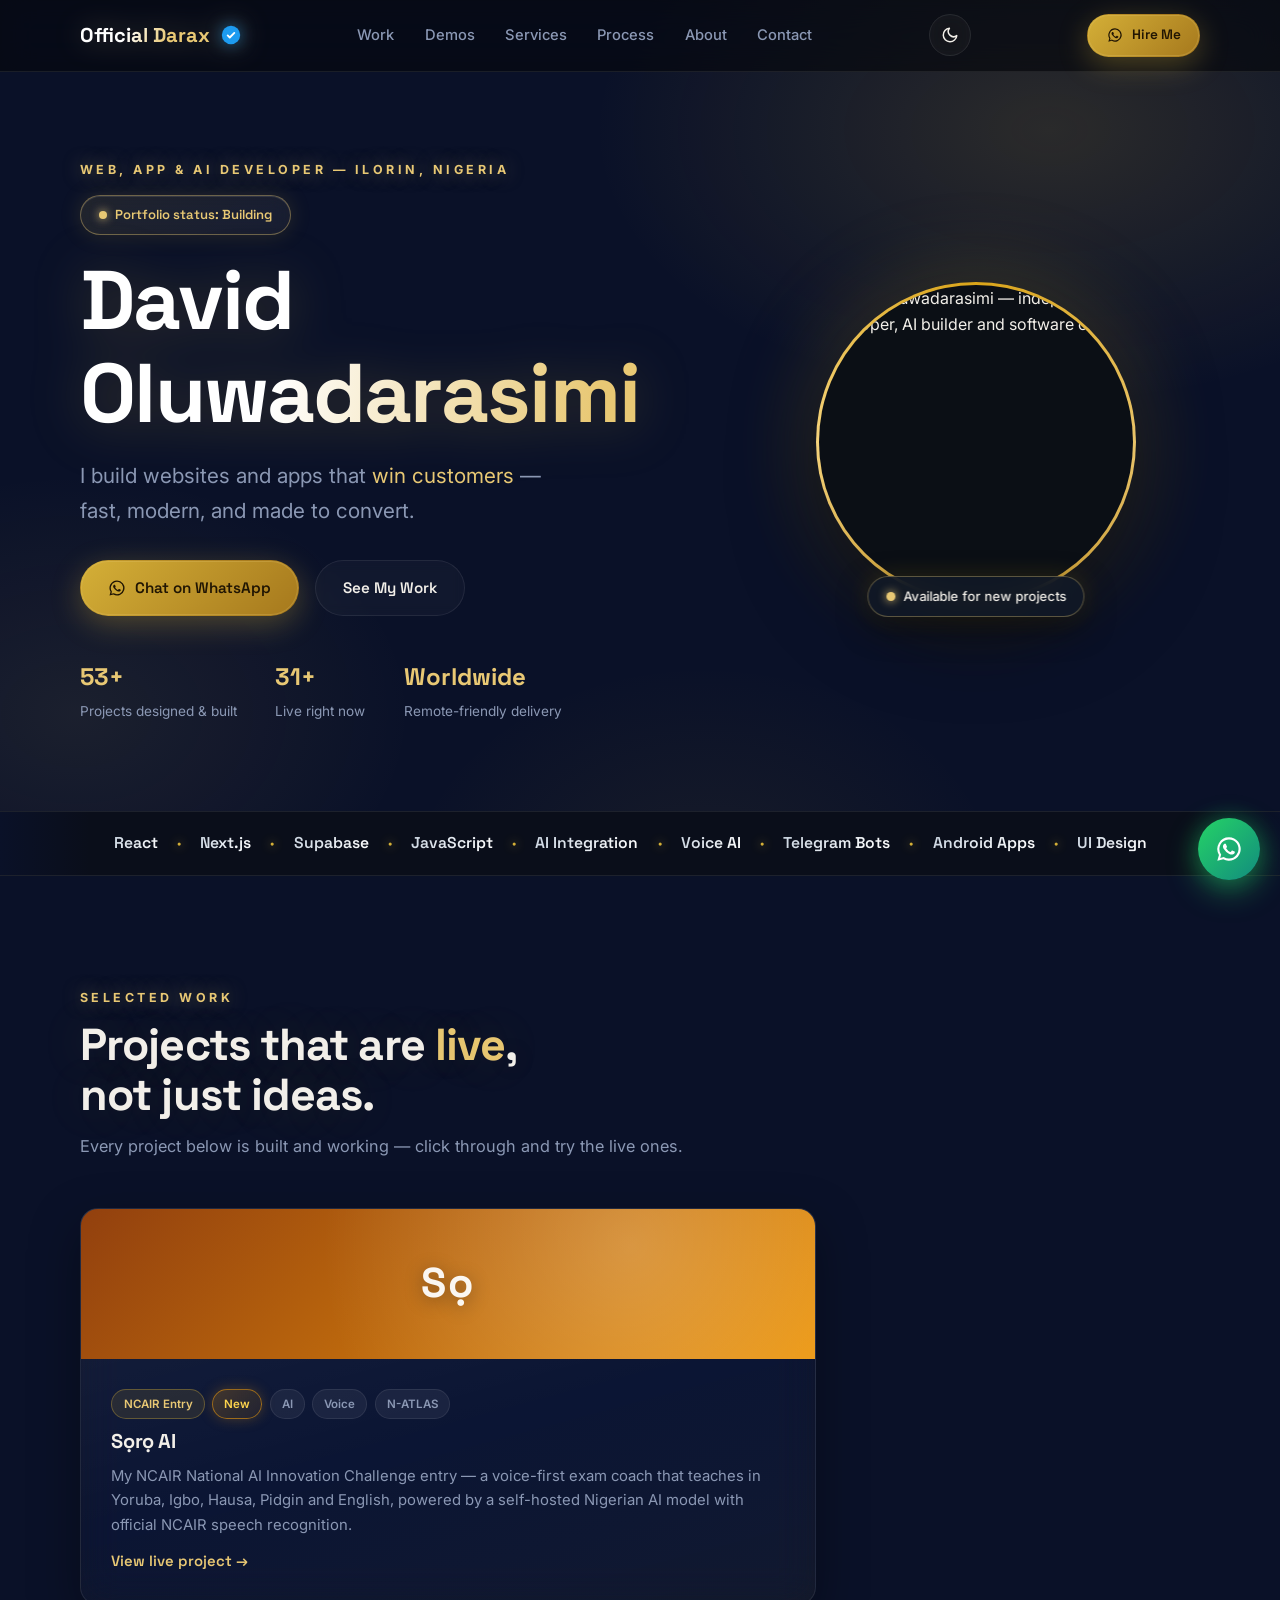
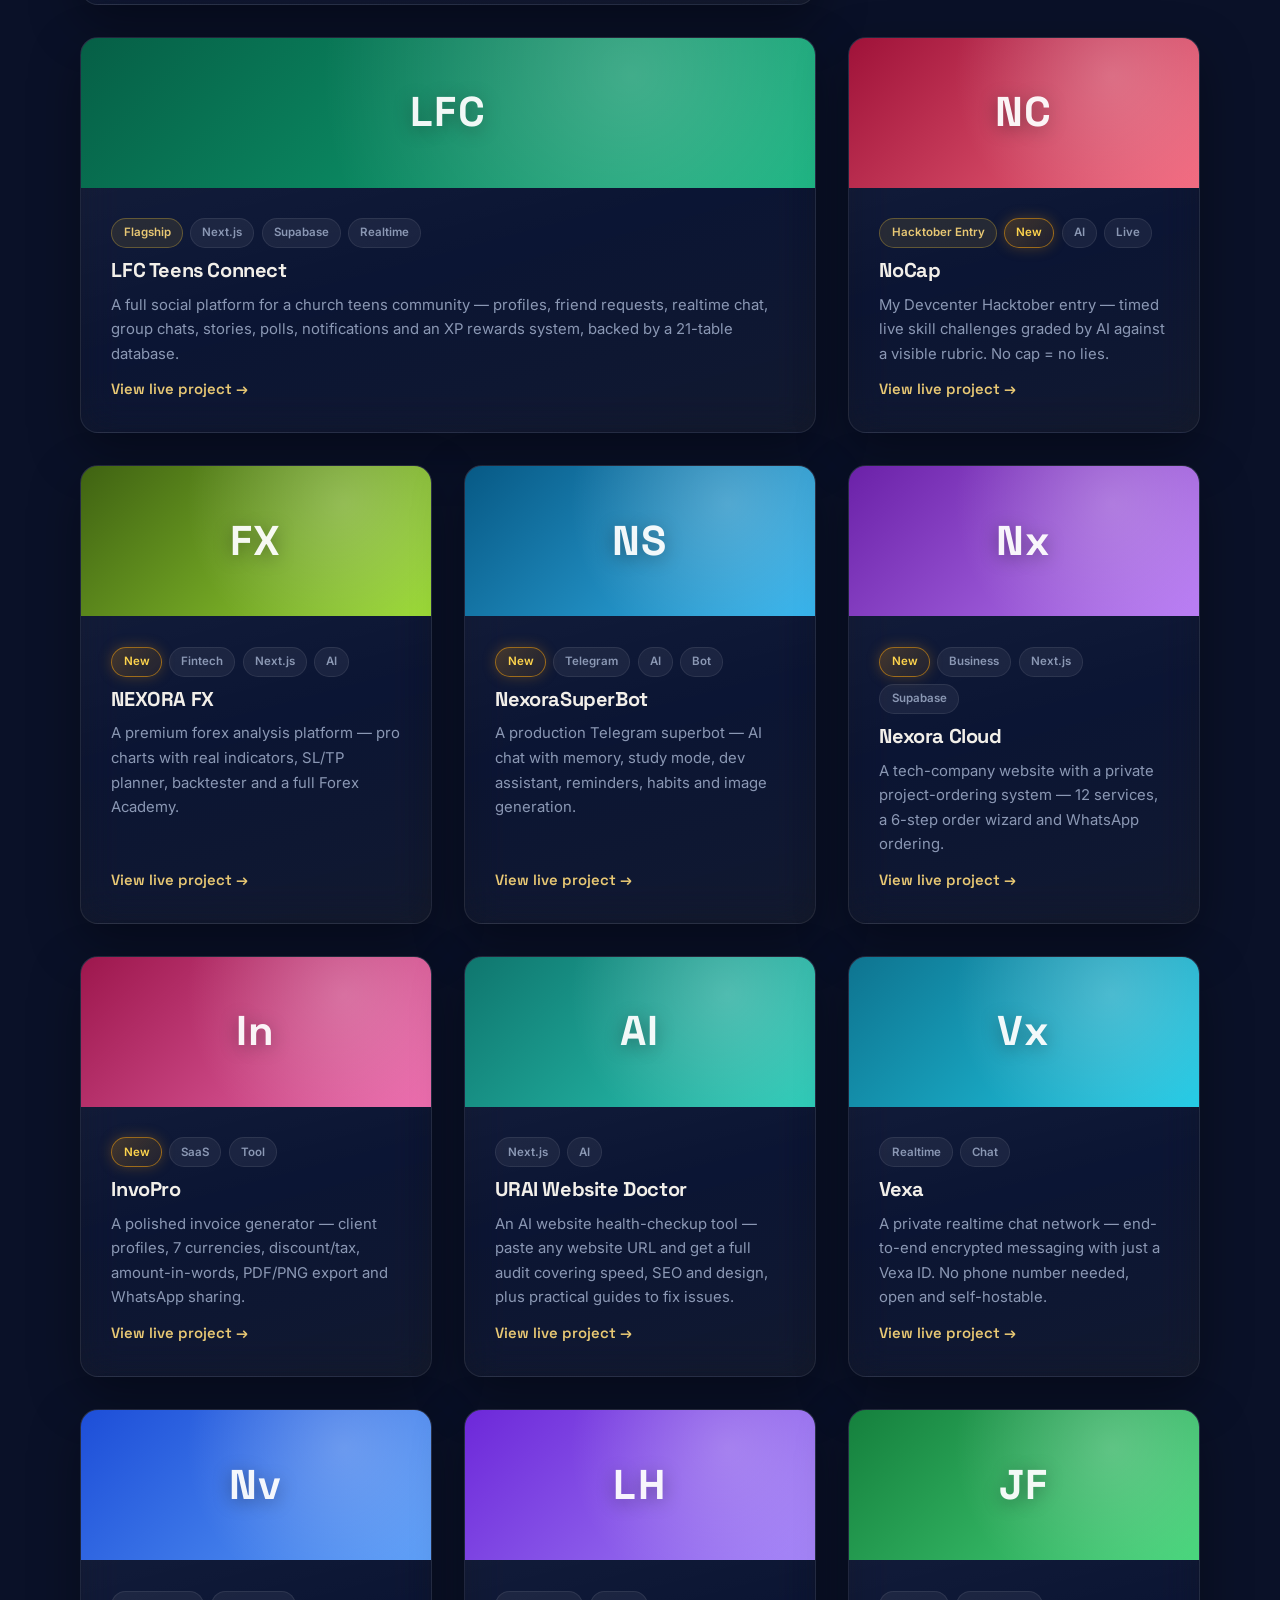
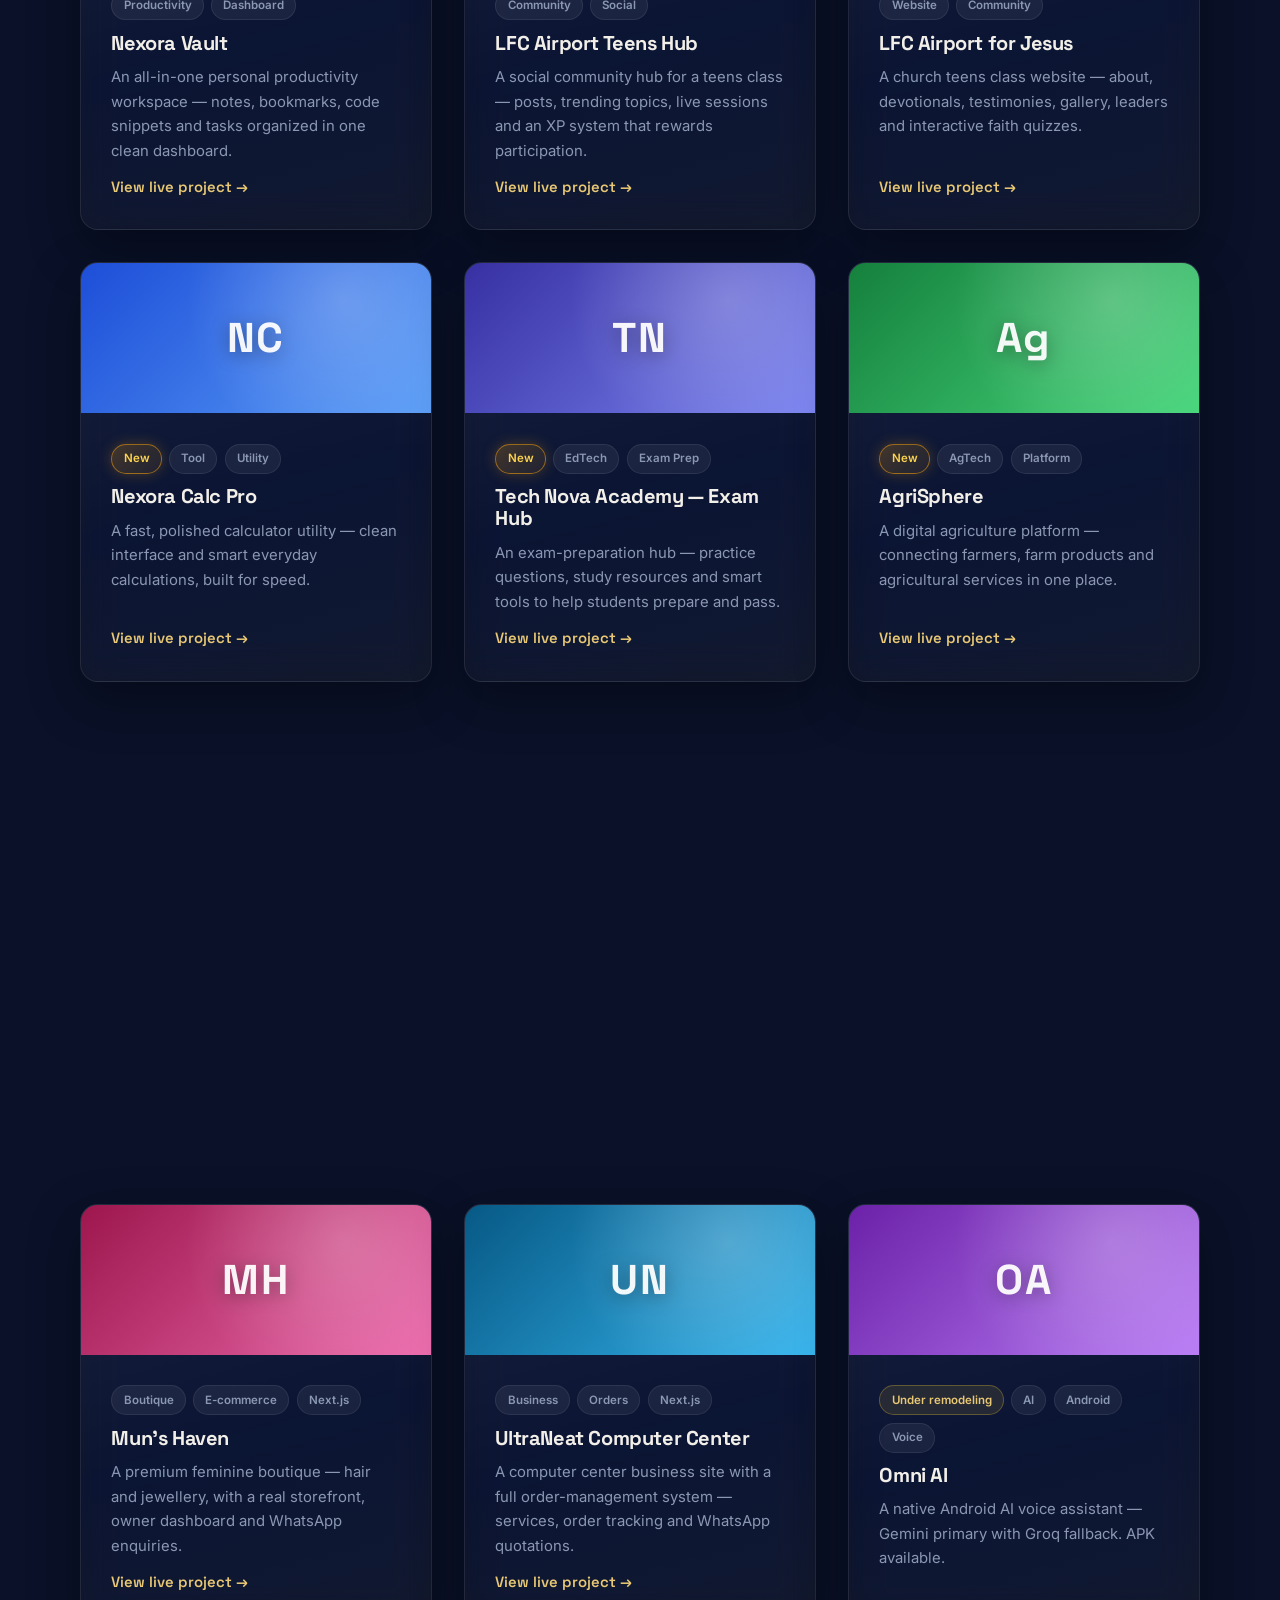
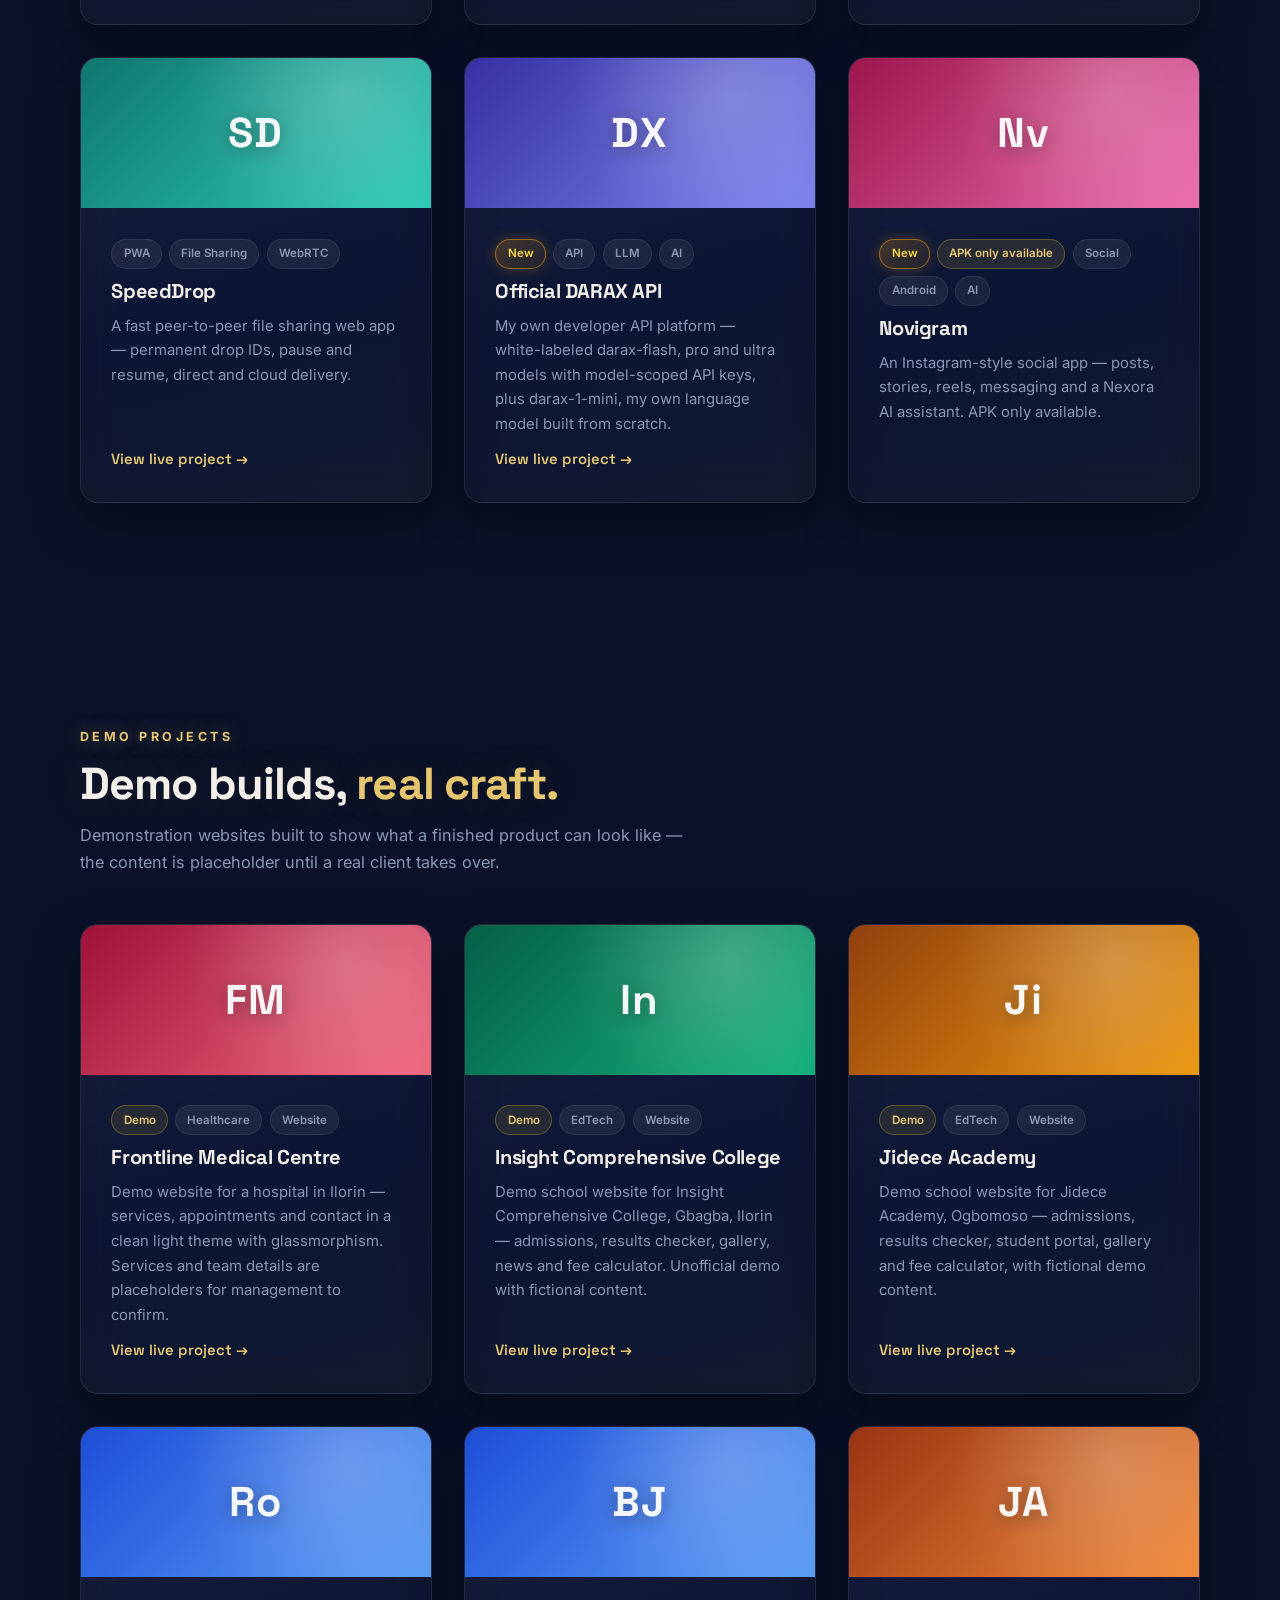
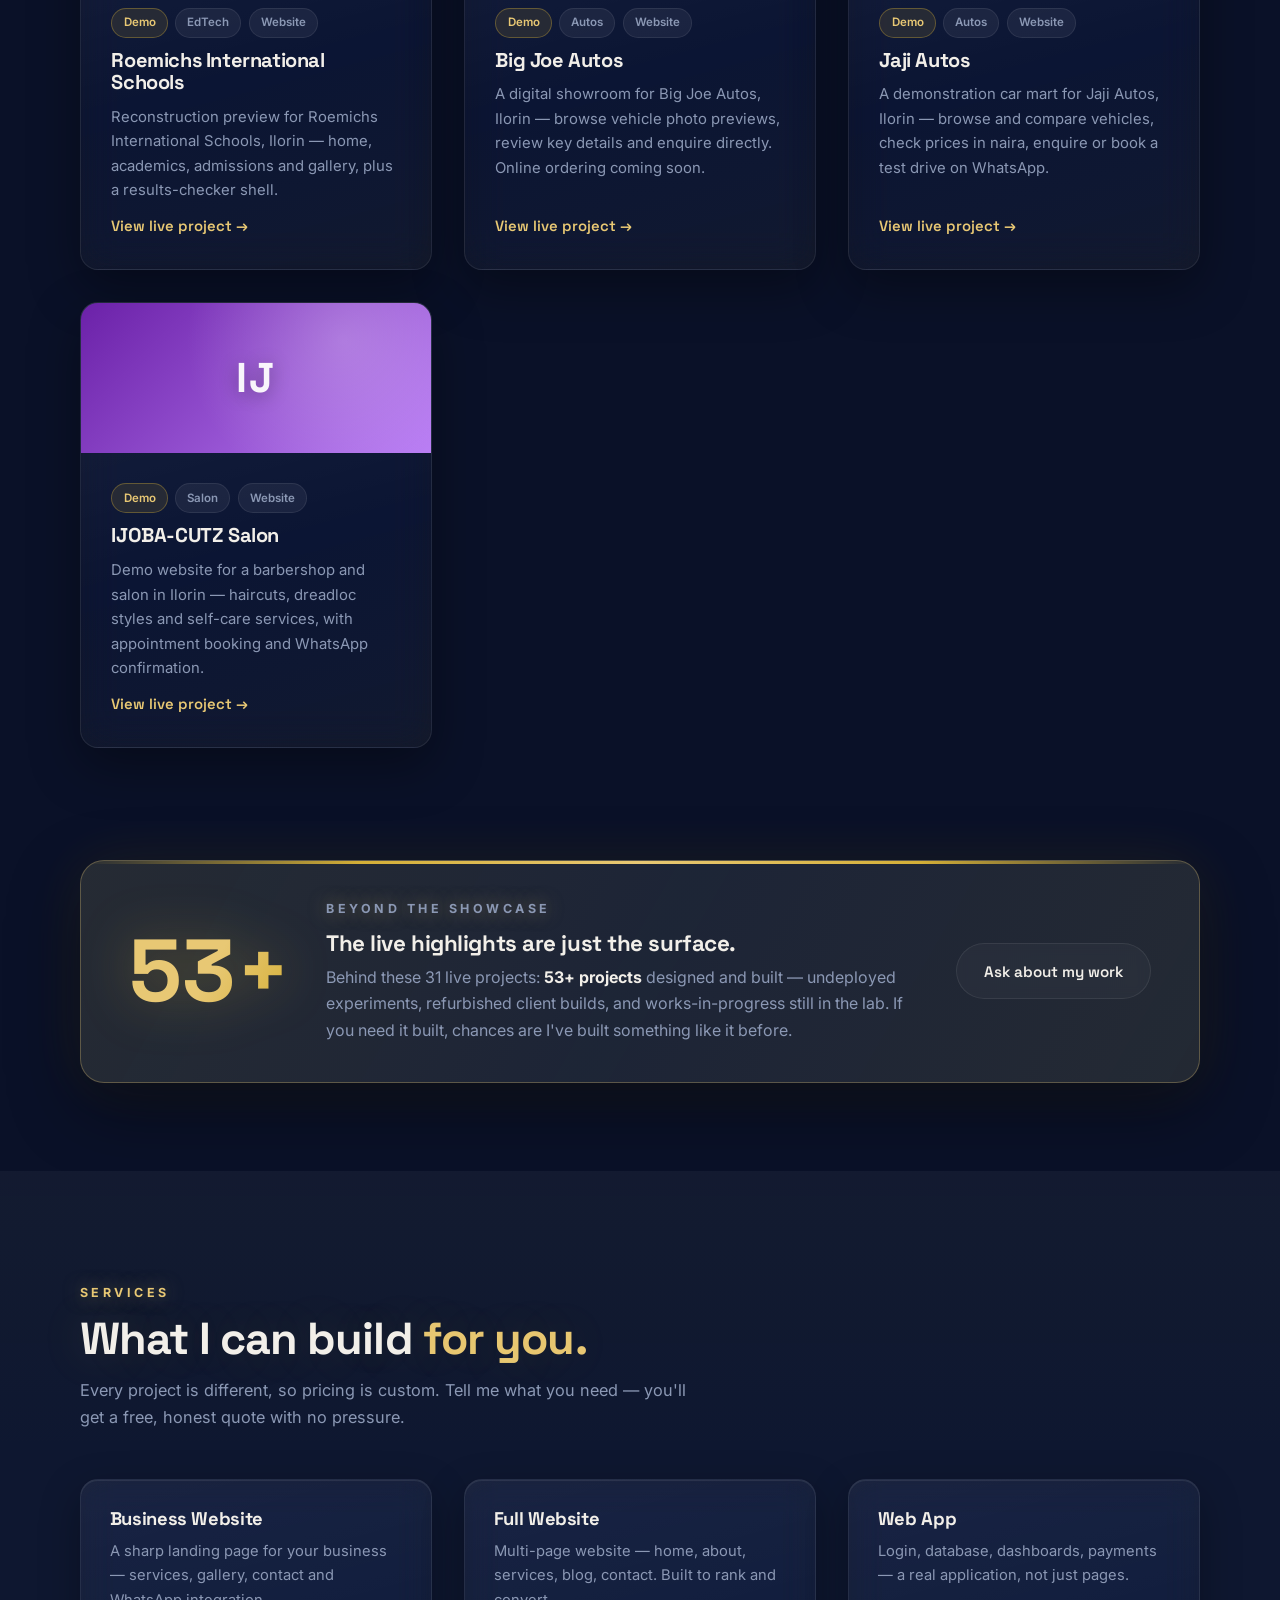
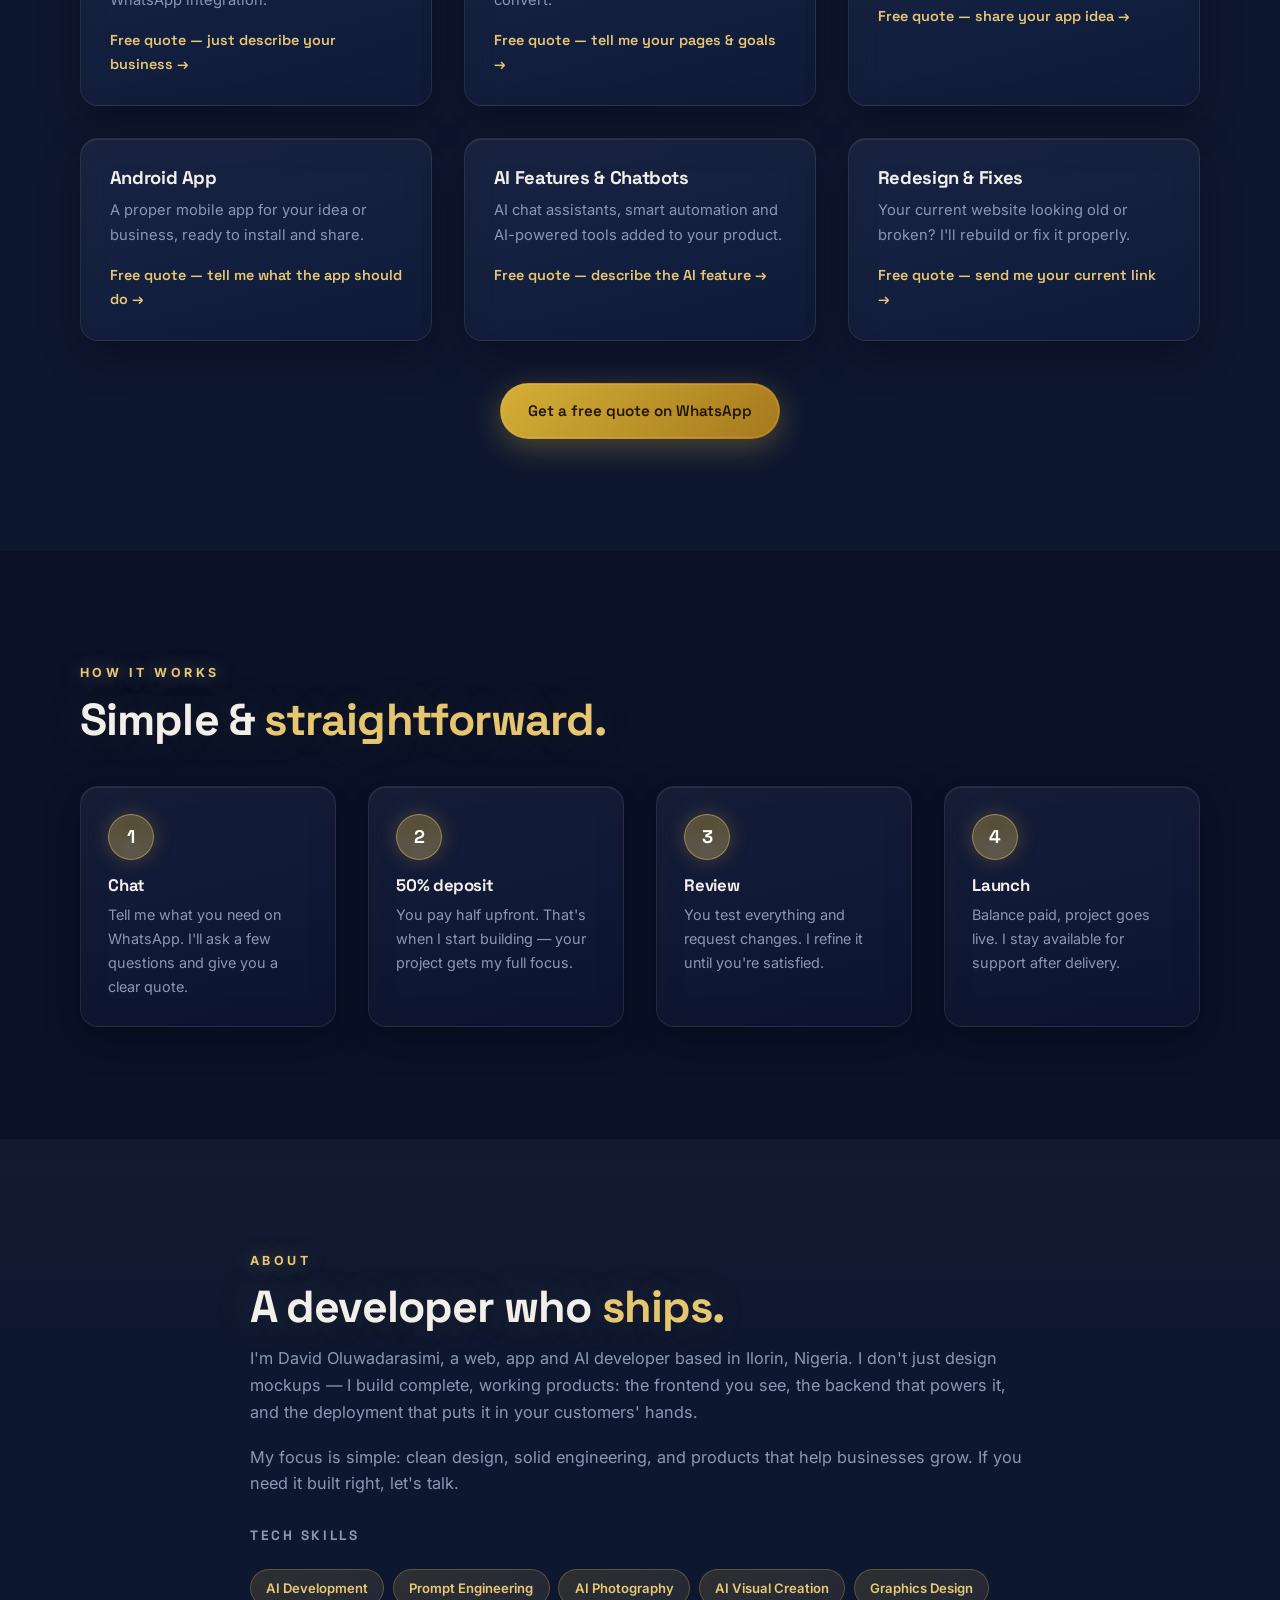
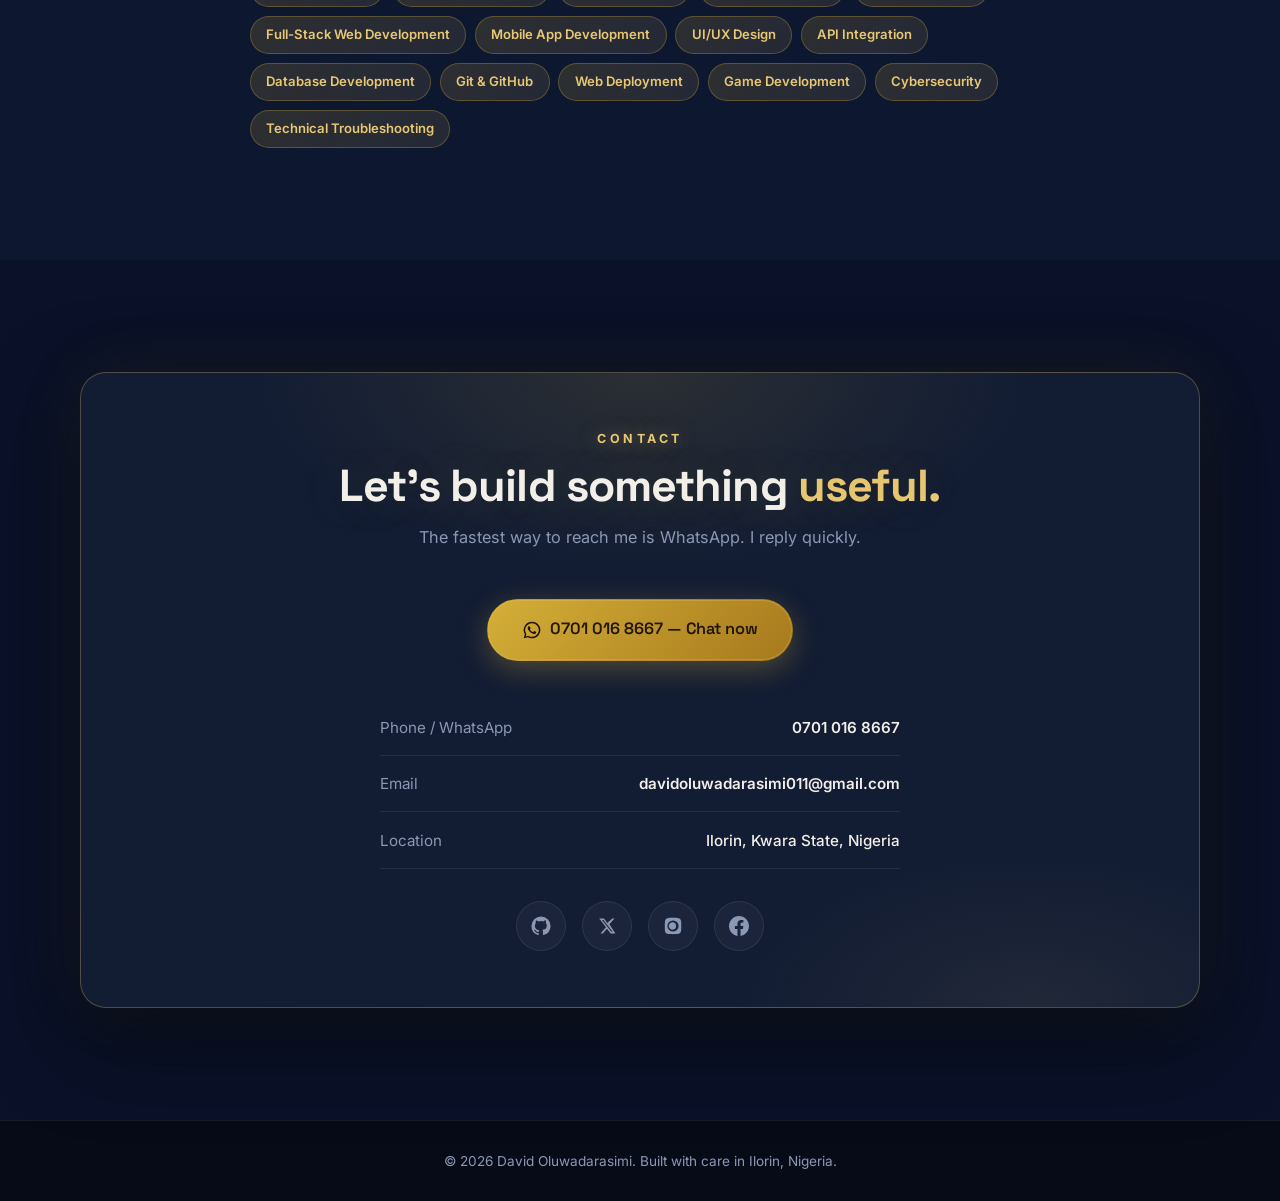
==== index.html @ b306dd11 "Portfolio cleanup: remove FxLens, PROOFLY v2, Ilorin Sim; Big Joe + Jaji to Demo; add IJOBA-CUTZ" ====
<!DOCTYPE html>
<html lang="en">
<head>
<meta charset="UTF-8">
<meta name="viewport" content="width=device-width, initial-scale=1.0">
<title>David Oluwadarasimi — Independent Developer, AI Builder & Software Creator</title>
<meta name="description" content="David Oluwadarasimi is an independent developer, AI builder and software creator building fast, modern websites, mobile apps and AI products for businesses, creators and communities. Based in Ilorin, Nigeria. Available worldwide.">
<link rel="canonical" href="https://theofficialdarasimi.vercel.app/">
<meta name="robots" content="index, follow, max-image-preview:large">
<meta name="author" content="David Oluwadarasimi">
<meta name="theme-color" content="#0A1128">

<!-- ============ OPEN GRAPH (Facebook, WhatsApp, LinkedIn) ============ -->
<meta property="og:type" content="website">
<meta property="og:site_name" content="David Oluwadarasimi">
<meta property="og:title" content="David Oluwadarasimi — Independent Developer, AI Builder & Software Creator">
<meta property="og:description" content="Independent developer, AI builder and software creator. Fast, modern websites, mobile apps and AI products — built in Ilorin, Nigeria, available worldwide.">
<meta property="og:url" content="https://theofficialdarasimi.vercel.app/">
<meta property="og:image" content="https://theofficialdarasimi.vercel.app/assets/david.jpg">
<meta property="og:image:width" content="957">
<meta property="og:image:height" content="1280">
<meta property="og:image:alt" content="David Oluwadarasimi — independent developer, AI builder and software creator">
<meta property="og:locale" content="en_NG">

<!-- ============ TWITTER / X CARD ============ -->
<meta name="twitter:card" content="summary_large_image">
<meta name="twitter:title" content="David Oluwadarasimi — Independent Developer, AI Builder & Software Creator">
<meta name="twitter:description" content="Independent developer, AI builder and software creator. Fast, modern websites, mobile apps and AI products — built in Ilorin, Nigeria, available worldwide.">
<meta name="twitter:image" content="https://theofficialdarasimi.vercel.app/assets/david.jpg">
<meta name="twitter:image:alt" content="David Oluwadarasimi — independent developer, AI builder and software creator">

<!-- ============ GOOGLE SEARCH CONSOLE OWNERSHIP VERIFICATION ============
     HOW TO VERIFY THIS SITE IN SEARCH CONSOLE:
     1. Go to https://search.google.com/search-console and add the property
        "https://theofficialdarasimi.vercel.app/" (choose the URL-prefix option).
     2. Pick the "HTML tag" verification method. Google will show you a tag like:
        <meta name="google-site-verification" content="PASTE_YOUR_OWN_CODE_HERE">
     3. Copy YOUR OWN tag exactly as Google gives it, and paste it on the line
        directly below this comment. Then redeploy the site.
     4. Click "Verify" inside Search Console.
     Do NOT invent or guess a token — only the exact code from your own
     Google Search Console account will work. -->
<meta name="google-site-verification" content="WynkTMeLjBQzDSQi39QADh4HeMOKI_uzd3b1QPLzRDs">
<link rel="icon" href="data:image/svg+xml,%3Csvg xmlns='http://www.w3.org/2000/svg' viewBox='0 0 64 64'%3E%3Crect width='64' height='64' rx='14' fill='%2307100c'/%3E%3Ctext x='32' y='44' font-family='Arial,sans-serif' font-size='36' font-weight='bold' fill='%2310b981' text-anchor='middle'%3ED%3C/text%3E%3C/svg%3E">
<link rel="preconnect" href="https://fonts.googleapis.com">
<link rel="preconnect" href="https://fonts.gstatic.com" crossorigin>
<link href="https://fonts.googleapis.com/css2?family=Space+Grotesk:wght@400;500;600;700&family=Inter:wght@400;500;600&display=swap" rel="stylesheet">
<link rel="stylesheet" href="styles.css">

<!-- ============ STRUCTURED DATA (Schema.org) — Person + WebSite ============ -->
<script type="application/ld+json">
{
  "@context": "https://schema.org",
  "@graph": [
    {
      "@type": "Person",
      "@id": "https://theofficialdarasimi.vercel.app/#person",
      "name": "David Oluwadarasimi",
      "url": "https://theofficialdarasimi.vercel.app/",
      "image": "https://theofficialdarasimi.vercel.app/assets/david.jpg",
      "jobTitle": "Independent Developer, AI Builder, Software Creator",
      "description": "David Oluwadarasimi is an independent developer, AI builder and software creator based in Ilorin, Nigeria. He builds complete, working products — the frontend you see, the backend that powers it, and the deployment that puts it in your customers' hands.",
      "address": {
        "@type": "PostalAddress",
        "addressLocality": "Ilorin",
        "addressRegion": "Kwara State",
        "addressCountry": "NG"
      },
      "email": "mailto:davidoluwadarasimi011@gmail.com",
      "knowsAbout": [
        "AI Development",
        "Prompt Engineering",
        "Full-Stack Web Development",
        "Mobile App Development",
        "UI/UX Design",
        "API Integration",
        "Database Development",
        "Web Deployment",
        "Game Development",
        "Cybersecurity",
        "Graphics Design",
        "Technical Troubleshooting"
      ],
      "sameAs": [
        "https://github.com/Oluwadarasimi-Official",
        "https://x.com/DaraDav11",
        "https://instagram.com/oluwadavid011",
        "https://www.facebook.com/profile.php?id=61590517808343"
      ]
    },
    {
      "@type": "WebSite",
      "@id": "https://theofficialdarasimi.vercel.app/#website",
      "url": "https://theofficialdarasimi.vercel.app/",
      "name": "David Oluwadarasimi",
      "description": "Portfolio of David Oluwadarasimi — independent developer, AI builder and software creator. Live websites, mobile apps and AI products built in Ilorin, Nigeria.",
      "inLanguage": "en",
      "author": { "@id": "https://theofficialdarasimi.vercel.app/#person" },
      "publisher": { "@id": "https://theofficialdarasimi.vercel.app/#person" }
    }
  ]
}
</script>
</head>
<body>

<!-- ============ NAV ============ -->
<header class="nav" id="nav">
  <div class="nav-inner">
    <a href="#top" class="logo">Official Darax <span class="verified-badge" aria-label="Verified"><svg viewBox="0 0 24 24" width="20" height="20" aria-hidden="true"><circle cx="12" cy="12" r="11" fill="#1D9BF0"/><path d="M8 12.5l2.5 2.5L16 9.5" fill="none" stroke="#fff" stroke-width="2.2" stroke-linecap="round" stroke-linejoin="round"/></svg></span></a>
    <nav class="nav-links" id="navLinks">
      <a href="#work">Work</a>
      <a href="#demos">Demos</a>
      <a href="#services">Services</a>
      <a href="#process">Process</a>
      <a href="#about">About</a>
      <a href="#contact">Contact</a>
    </nav>
    <button class="theme-toggle" id="themeToggle" aria-label="Switch between light and dark theme">
      <svg class="icon-moon" viewBox="0 0 24 24" width="18" height="18" fill="none" stroke="currentColor" stroke-width="2" stroke-linecap="round" stroke-linejoin="round"><path d="M21 12.8A9 9 0 1 1 11.2 3a7 7 0 0 0 9.8 9.8z"/></svg>
      <svg class="icon-sun" viewBox="0 0 24 24" width="18" height="18" fill="none" stroke="currentColor" stroke-width="2" stroke-linecap="round" stroke-linejoin="round"><circle cx="12" cy="12" r="4"/><path d="M12 2v2M12 20v2M4.9 4.9l1.4 1.4M17.7 17.7l1.4 1.4M2 12h2M20 12h2M4.9 19.1l1.4-1.4M17.7 6.3l1.4-1.4"/></svg>
    </button>
    <a class="btn btn-primary btn-sm" href="https://wa.me/2347010168667?text=Hello%20David%2C%20I%20saw%20your%20portfolio%20and%20I%20need%20a%20website%2Fapp." target="_blank" rel="noopener">
      <svg viewBox="0 0 24 24" width="16" height="16" fill="currentColor"><path d="M12 2a10 10 0 0 0-8.6 15.1L2 22l5.1-1.3A10 10 0 1 0 12 2zm0 18.2a8.2 8.2 0 0 1-4.2-1.1l-.3-.2-3 .8.8-2.9-.2-.3A8.2 8.2 0 1 1 12 20.2zm4.6-6.1c-.3-.1-1.5-.7-1.7-.8-.2-.1-.4-.1-.6.1-.2.3-.6.8-.8 1-.1.2-.3.2-.5.1a6.7 6.7 0 0 1-3.3-2.9c-.3-.4 0-.5.1-.7l.4-.5c.1-.2.1-.4 0-.5l-.8-1.9c-.2-.5-.4-.4-.6-.4h-.5c-.2 0-.5.1-.7.3-.9.9-1.1 2.2-.2 3.9a11.6 11.6 0 0 0 4.5 4.2c1.7.8 2.4.9 3.2.7.5-.1 1.5-.6 1.7-1.2.2-.6.2-1.1.2-1.2-.1-.1-.3-.2-.6-.3z"/></svg>
      Hire Me
    </a>
    <button class="menu-btn" id="menuBtn" aria-label="Open menu">
      <span></span><span></span><span></span>
    </button>
  </div>
</header>

<!-- ============ HERO ============ -->
<section class="hero" id="top">
  <div class="hero-bg"></div>
  <div class="orb orb-1"></div>
  <div class="orb orb-2"></div>
  <div class="orb orb-3"></div>
  <div class="container hero-grid">
    <div class="hero-copy">
      <p class="eyebrow reveal">Web, App &amp; AI Developer — Ilorin, Nigeria</p>
      <div class="status-pill reveal"><span class="dot"></span> Portfolio status: Building</div>
      <h1 class="reveal">David<br>Oluwadarasimi</h1>
      <p class="tagline reveal">I build websites and apps that <em>win customers</em> — fast, modern, and made to convert.</p>
      <div class="hero-cta reveal">
        <a class="btn btn-primary" href="https://wa.me/2347010168667?text=Hello%20David%2C%20I%20saw%20your%20portfolio%20and%20I%20need%20a%20website%2Fapp." target="_blank" rel="noopener">
          <svg viewBox="0 0 24 24" width="18" height="18" fill="currentColor"><path d="M12 2a10 10 0 0 0-8.6 15.1L2 22l5.1-1.3A10 10 0 1 0 12 2zm0 18.2a8.2 8.2 0 0 1-4.2-1.1l-.3-.2-3 .8.8-2.9-.2-.3A8.2 8.2 0 1 1 12 20.2zm4.6-6.1c-.3-.1-1.5-.7-1.7-.8-.2-.1-.4-.1-.6.1-.2.3-.6.8-.8 1-.1.2-.3.2-.5.1a6.7 6.7 0 0 1-3.3-2.9c-.3-.4 0-.5.1-.7l.4-.5c.1-.2.1-.4 0-.5l-.8-1.9c-.2-.5-.4-.4-.6-.4h-.5c-.2 0-.5.1-.7.3-.9.9-1.1 2.2-.2 3.9a11.6 11.6 0 0 0 4.5 4.2c1.7.8 2.4.9 3.2.7.5-.1 1.5-.6 1.7-1.2.2-.6.2-1.1.2-1.2-.1-.1-.3-.2-.6-.3z"/></svg>
          Chat on WhatsApp
        </a>
        <a class="btn btn-ghost" href="#work">See My Work</a>
      </div>
      <div class="hero-stats reveal">
        <div class="stat"><strong>53+</strong><span>Projects designed &amp; built</span></div>
        <div class="stat"><strong>31+</strong><span>Live right now</span></div>
        <div class="stat"><strong>Worldwide</strong><span>Remote-friendly delivery</span></div>
      </div>
    </div>
    <div class="hero-photo reveal">
      <div class="photo-frame">
        <img src="assets/david.jpg" alt="David Oluwadarasimi — independent developer, AI builder and software creator" fetchpriority="high">
      </div>
      <div class="photo-badge">
        <span class="dot"></span> Available for new projects
      </div>
    </div>
  </div>
</section>

<!-- ============ TECH STRIP ============ -->
<section class="strip">
  <div class="marquee reveal">
    <div class="marquee-track">
      <div class="mq-set"><span>React</span><i>•</i><span>Next.js</span><i>•</i><span>Supabase</span><i>•</i><span>JavaScript</span><i>•</i><span>AI Integration</span><i>•</i><span>Voice AI</span><i>•</i><span>Telegram Bots</span><i>•</i><span>Android Apps</span><i>•</i><span>UI Design</span></div>
      <div class="mq-set" aria-hidden="true"><span>React</span><i>•</i><span>Next.js</span><i>•</i><span>Supabase</span><i>•</i><span>JavaScript</span><i>•</i><span>AI Integration</span><i>•</i><span>Voice AI</span><i>•</i><span>Telegram Bots</span><i>•</i><span>Android Apps</span><i>•</i><span>UI Design</span></div>
    </div>
  </div>
</section>

<!-- ============ WORK ============ -->
<section class="section" id="work">
  <div class="container">
    <p class="eyebrow reveal">Selected Work</p>
    <h2 class="reveal">Projects that are <em>live</em>,<br>not just ideas.</h2>
    <p class="section-sub reveal">Every project below is built and working — click through and try the live ones.</p>

    <div class="work-grid">

      <article class="card featured reveal">
        <div class="card-visual v-gold"><span>Sọ</span></div>
        <div class="card-body">
          <div class="card-tags"><span class="flag">NCAIR Entry</span><span class="flag new">New</span><span>AI</span><span>Voice</span><span>N-ATLAS</span></div>
          <h3>Sọrọ AI</h3>
          <p>My NCAIR National AI Innovation Challenge entry — a voice-first exam coach that teaches in Yoruba, Igbo, Hausa, Pidgin and English, powered by a self-hosted Nigerian AI model with official NCAIR speech recognition.</p>
          <a class="card-link" href="https://naijasoroai.vercel.app" target="_blank" rel="noopener">View live project →</a>
        </div>
      </article>

      <article class="card featured reveal">
        <div class="card-visual v-emerald"><span>LFC</span></div>
        <div class="card-body">
          <div class="card-tags"><span class="flag">Flagship</span><span>Next.js</span><span>Supabase</span><span>Realtime</span></div>
          <h3>LFC Teens Connect</h3>
          <p>A full social platform for a church teens community — profiles, friend requests, realtime chat, group chats, stories, polls, notifications and an XP rewards system, backed by a 21-table database.</p>
          <a class="card-link" href="https://lfcteensconnect.vercel.app/" target="_blank" rel="noopener">View live project →</a>
        </div>
      </article>

      <article class="card reveal">
        <div class="card-visual v-rose"><span>NC</span></div>
        <div class="card-body">
          <div class="card-tags"><span class="flag">Hacktober Entry</span><span class="flag new">New</span><span>AI</span><span>Live</span></div>
          <h3>NoCap</h3>
          <p>My Devcenter Hacktober entry — timed live skill challenges graded by AI against a visible rubric. No cap = no lies.</p>
          <a class="card-link" href="https://nocap.rumptycloud.app" target="_blank" rel="noopener">View live project →</a>
        </div>
      </article>

      <article class="card reveal">
        <div class="card-visual v-lime"><span>FX</span></div>
        <div class="card-body">
          <div class="card-tags"><span class="flag new">New</span><span>Fintech</span><span>Next.js</span><span>AI</span></div>
          <h3>NEXORA FX</h3>
          <p>A premium forex analysis platform — pro charts with real indicators, SL/TP planner, backtester and a full Forex Academy.</p>
          <a class="card-link" href="https://nexora-fx-gamma.vercel.app" target="_blank" rel="noopener">View live project →</a>
        </div>
      </article>

      <article class="card reveal">
        <div class="card-visual v-sky"><span>NS</span></div>
        <div class="card-body">
          <div class="card-tags"><span class="flag new">New</span><span>Telegram</span><span>AI</span><span>Bot</span></div>
          <h3>NexoraSuperBot</h3>
          <p>A production Telegram superbot — AI chat with memory, study mode, dev assistant, reminders, habits and image generation.</p>
          <a class="card-link" href="https://t.me/Nexora_SuperBot" target="_blank" rel="noopener">View live project →</a>
        </div>
      </article>

      <article class="card reveal">
        <div class="card-visual v-purple"><span>Nx</span></div>
        <div class="card-body">
          <div class="card-tags"><span class="flag new">New</span><span>Business</span><span>Next.js</span><span>Supabase</span></div>
          <h3>Nexora Cloud</h3>
          <p>A tech-company website with a private project-ordering system — 12 services, a 6-step order wizard and WhatsApp ordering.</p>
          <a class="card-link" href="https://nexorabydavy.vercel.app" target="_blank" rel="noopener">View live project →</a>
        </div>
      </article>

      <article class="card reveal">
        <div class="card-visual v-pink"><span>In</span></div>
        <div class="card-body">
          <div class="card-tags"><span class="flag new">New</span><span>SaaS</span><span>Tool</span></div>
          <h3>InvoPro</h3>
          <p>A polished invoice generator — client profiles, 7 currencies, discount/tax, amount-in-words, PDF/PNG export and WhatsApp sharing.</p>
          <a class="card-link" href="https://invoprogen.vercel.app" target="_blank" rel="noopener">View live project →</a>
        </div>
      </article>

      <article class="card reveal">
        <div class="card-visual v-teal"><span>AI</span></div>
        <div class="card-body">
          <div class="card-tags"><span>Next.js</span><span>AI</span></div>
          <h3>URAI Website Doctor</h3>
          <p>An AI website health-checkup tool — paste any website URL and get a full audit covering speed, SEO and design, plus practical guides to fix issues.</p>
          <a class="card-link" href="https://uraiwebsitedoctor.vercel.app" target="_blank" rel="noopener">View live project →</a>
        </div>
      </article>

      <article class="card reveal">
        <div class="card-visual v-cyan"><span>Vx</span></div>
        <div class="card-body">
          <div class="card-tags"><span>Realtime</span><span>Chat</span></div>
          <h3>Vexa</h3>
          <p>A private realtime chat network — end-to-end encrypted messaging with just a Vexa ID. No phone number needed, open and self-hostable.</p>
          <a class="card-link" href="https://vexapro.vercel.app/" target="_blank" rel="noopener">View live project →</a>
        </div>
      </article>

      <article class="card reveal">
        <div class="card-visual v-blue"><span>Nv</span></div>
        <div class="card-body">
          <div class="card-tags"><span>Productivity</span><span>Dashboard</span></div>
          <h3>Nexora Vault</h3>
          <p>An all-in-one personal productivity workspace — notes, bookmarks, code snippets and tasks organized in one clean dashboard.</p>
          <a class="card-link" href="https://nexora-vault-one.vercel.app/" target="_blank" rel="noopener">View live project →</a>
        </div>
      </article>

      <article class="card reveal">
        <div class="card-visual v-violet"><span>LH</span></div>
        <div class="card-body">
          <div class="card-tags"><span>Community</span><span>Social</span></div>
          <h3>LFC Airport Teens Hub</h3>
          <p>A social community hub for a teens class — posts, trending topics, live sessions and an XP system that rewards participation.</p>
          <a class="card-link" href="https://lfcsocialteens.vercel.app" target="_blank" rel="noopener">View live project →</a>
        </div>
      </article>

      <article class="card reveal">
        <div class="card-visual v-green"><span>JF</span></div>
        <div class="card-body">
          <div class="card-tags"><span>Website</span><span>Community</span></div>
          <h3>LFC Airport for Jesus</h3>
          <p>A church teens class website — about, devotionals, testimonies, gallery, leaders and interactive faith quizzes.</p>
          <a class="card-link" href="https://lfcairportforjesus.vercel.app" target="_blank" rel="noopener">View live project →</a>
        </div>
      </article>

      <article class="card reveal">
        <div class="card-visual v-blue"><span>NC</span></div>
        <div class="card-body">
          <div class="card-tags"><span class="flag new">New</span><span>Tool</span><span>Utility</span></div>
          <h3>Nexora Calc Pro</h3>
          <p>A fast, polished calculator utility — clean interface and smart everyday calculations, built for speed.</p>
          <a class="card-link" href="https://nexoracalcpro.vercel.app" target="_blank" rel="noopener">View live project →</a>
        </div>
      </article>

      <article class="card reveal">
        <div class="card-visual v-indigo"><span>TN</span></div>
        <div class="card-body">
          <div class="card-tags"><span class="flag new">New</span><span>EdTech</span><span>Exam Prep</span></div>
          <h3>Tech Nova Academy — Exam Hub</h3>
          <p>An exam-preparation hub — practice questions, study resources and smart tools to help students prepare and pass.</p>
          <a class="card-link" href="https://nova-exam-hub.base44.app" target="_blank" rel="noopener">View live project →</a>
        </div>
      </article>

      <article class="card reveal">
        <div class="card-visual v-green"><span>Ag</span></div>
        <div class="card-body">
          <div class="card-tags"><span class="flag new">New</span><span>AgTech</span><span>Platform</span></div>
          <h3>AgriSphere</h3>
          <p>A digital agriculture platform — connecting farmers, farm products and agricultural services in one place.</p>
          <a class="card-link" href="https://agrisphereworld.vercel.app" target="_blank" rel="noopener">View live project →</a>
        </div>
      </article>

      <article class="card reveal">
        <div class="card-visual v-teal"><span>OM</span></div>
        <div class="card-body">
          <div class="card-tags"><span class="flag new">New</span><span>App</span><span>Offline</span></div>
          <h3>OperaMedic</h3>
          <p>The Operamedic Analyzer — a faithful rebuild of the OCAM V 1.0 opera grading engine. APK available — Message me to get it. EXE available — Message me to get it.</p>
          <a class="card-link" href="https://opera-metric-core.base44.app" target="_blank" rel="noopener">View live project →</a>
        </div>
      </article>

      <article class="card reveal">
        <div class="card-visual v-cyan"><span>9J</span></div>
        <div class="card-body">
          <div class="card-tags"><span class="flag new">New</span><span>AI</span><span>Companion</span><span>Web App</span></div>
          <h3>9Ja Speak</h3>
          <p>An AI companion web app — streaming chat, voice input, Nigerian languages (Yoruba, Hausa, Igbo, Pidgin), memory and light/dark themes.</p>
          <a class="card-link" href="https://9jaspeak.vercel.app" target="_blank" rel="noopener">View live project →</a>
        </div>
      </article>

      <article class="card reveal">
        <div class="card-visual v-blue"><span>GQ</span></div>
        <div class="card-body">
          <div class="card-tags"><span class="flag">Still under remodeling</span><span>Fintech</span><span>AI</span><span>MT5</span></div>
          <h3>GhostQuant</h3>
          <p>An automated forex trading bot — Analyze, Decide, Execute. Demo and Real modes trading through a connected MT5 bridge, with a full risk shield.</p>
          <a class="card-link" href="https://ghostquantfx.vercel.app" target="_blank" rel="noopener">View live project →</a>
        </div>
      </article>

      <article class="card reveal">
        <div class="card-visual v-pink"><span>MH</span></div>
        <div class="card-body">
          <div class="card-tags"><span>Boutique</span><span>E-commerce</span><span>Next.js</span></div>
          <h3>Mun's Haven</h3>
          <p>A premium feminine boutique — hair and jewellery, with a real storefront, owner dashboard and WhatsApp enquiries.</p>
          <a class="card-link" href="https://munshaven.vercel.app" target="_blank" rel="noopener">View live project →</a>
        </div>
      </article>

      <article class="card reveal">
        <div class="card-visual v-sky"><span>UN</span></div>
        <div class="card-body">
          <div class="card-tags"><span>Business</span><span>Orders</span><span>Next.js</span></div>
          <h3>UltraNeat Computer Center</h3>
          <p>A computer center business site with a full order-management system — services, order tracking and WhatsApp quotations.</p>
          <a class="card-link" href="https://ultraneatcomputercenter.vercel.app" target="_blank" rel="noopener">View live project →</a>
        </div>
      </article>

      <article class="card reveal">
        <div class="card-visual v-purple"><span>OA</span></div>
        <div class="card-body">
          <div class="card-tags"><span class="flag">Under remodeling</span><span>AI</span><span>Android</span><span>Voice</span></div>
          <h3>Omni AI</h3>
          <p>A native Android AI voice assistant — Gemini primary with Groq fallback. APK available.</p>
        </div>
      </article>

      <article class="card reveal">
        <div class="card-visual v-teal"><span>SD</span></div>
        <div class="card-body">
          <div class="card-tags"><span>PWA</span><span>File Sharing</span><span>WebRTC</span></div>
          <h3>SpeedDrop</h3>
          <p>A fast peer-to-peer file sharing web app — permanent drop IDs, pause and resume, direct and cloud delivery.</p>
          <a class="card-link" href="https://bestspeeddrop.vercel.app" target="_blank" rel="noopener">View live project →</a>
        </div>
      </article>

      <article class="card reveal">
        <div class="card-visual v-indigo"><span>DX</span></div>
        <div class="card-body">
          <div class="card-tags"><span class="flag new">New</span><span>API</span><span>LLM</span><span>AI</span></div>
          <h3>Official DARAX API</h3>
          <p>My own developer API platform — white-labeled darax-flash, pro and ultra models with model-scoped API keys, plus darax-1-mini, my own language model built from scratch.</p>
          <a class="card-link" href="https://officialdaraxapi.vercel.app" target="_blank" rel="noopener">View live project →</a>
        </div>
      </article>

      <article class="card reveal">
        <div class="card-visual v-pink"><span>Nv</span></div>
        <div class="card-body">
          <div class="card-tags"><span class="flag new">New</span><span class="flag">APK only available</span><span>Social</span><span>Android</span><span>AI</span></div>
          <h3>Novigram</h3>
          <p>An Instagram-style social app — posts, stories, reels, messaging and a Nexora AI assistant. APK only available.</p>
        </div>
      </article>




    </div>
  </div>
</section>

<!-- ============ DEMO PROJECTS ============ -->
<section class="section" id="demos">
  <div class="container">
    <p class="eyebrow reveal">Demo Projects</p>
    <h2 class="reveal">Demo builds, <em>real craft.</em></h2>
    <p class="section-sub reveal">Demonstration websites built to show what a finished product can look like — the content is placeholder until a real client takes over.</p>

    <div class="work-grid">

      <article class="card reveal">
        <div class="card-visual v-rose"><span>FM</span></div>
        <div class="card-body">
          <div class="card-tags"><span class="flag">Demo</span><span>Healthcare</span><span>Website</span></div>
          <h3>Frontline Medical Centre</h3>
          <p>Demo website for a hospital in Ilorin — services, appointments and contact in a clean light theme with glassmorphism. Services and team details are placeholders for management to confirm.</p>
          <a class="card-link" href="https://frontlinehospital.vercel.app" target="_blank" rel="noopener">View live project →</a>
        </div>
      </article>

      <article class="card reveal">
        <div class="card-visual v-emerald"><span>In</span></div>
        <div class="card-body">
          <div class="card-tags"><span class="flag">Demo</span><span>EdTech</span><span>Website</span></div>
          <h3>Insight Comprehensive College</h3>
          <p>Demo school website for Insight Comprehensive College, Gbagba, Ilorin — admissions, results checker, gallery, news and fee calculator. Unofficial demo with fictional content.</p>
          <a class="card-link" href="https://insightcomprehensive.vercel.app" target="_blank" rel="noopener">View live project →</a>
        </div>
      </article>

      <article class="card reveal">
        <div class="card-visual v-gold"><span>Ji</span></div>
        <div class="card-body">
          <div class="card-tags"><span class="flag">Demo</span><span>EdTech</span><span>Website</span></div>
          <h3>Jidece Academy</h3>
          <p>Demo school website for Jidece Academy, Ogbomoso — admissions, results checker, student portal, gallery and fee calculator, with fictional demo content.</p>
          <a class="card-link" href="https://jideceacademy.vercel.app" target="_blank" rel="noopener">View live project →</a>
        </div>
      </article>

      <article class="card reveal">
        <div class="card-visual v-blue"><span>Ro</span></div>
        <div class="card-body">
          <div class="card-tags"><span class="flag">Demo</span><span>EdTech</span><span>Website</span></div>
          <h3>Roemichs International Schools</h3>
          <p>Reconstruction preview for Roemichs International Schools, Ilorin — home, academics, admissions and gallery, plus a results-checker shell.</p>
          <a class="card-link" href="https://roemichsschools.vercel.app" target="_blank" rel="noopener">View live project →</a>
        </div>
      </article>

      <article class="card reveal">
        <div class="card-visual v-blue"><span>BJ</span></div>
        <div class="card-body">
          <div class="card-tags"><span class="flag">Demo</span><span>Autos</span><span>Website</span></div>
          <h3>Big Joe Autos</h3>
          <p>A digital showroom for Big Joe Autos, Ilorin — browse vehicle photo previews, review key details and enquire directly. Online ordering coming soon.</p>
          <a class="card-link" href="https://bigjoeautos.vercel.app" target="_blank" rel="noopener">View live project →</a>
        </div>
      </article>

      <article class="card reveal">
        <div class="card-visual v-orange"><span>JA</span></div>
        <div class="card-body">
          <div class="card-tags"><span class="flag">Demo</span><span>Autos</span><span>Website</span></div>
          <h3>Jaji Autos</h3>
          <p>A demonstration car mart for Jaji Autos, Ilorin — browse and compare vehicles, check prices in naira, enquire or book a test drive on WhatsApp.</p>
          <a class="card-link" href="https://jajiautos.vercel.app" target="_blank" rel="noopener">View live project →</a>
        </div>
      </article>

      <article class="card reveal">
        <div class="card-visual v-purple"><span>IJ</span></div>
        <div class="card-body">
          <div class="card-tags"><span class="flag">Demo</span><span>Salon</span><span>Website</span></div>
          <h3>IJOBA-CUTZ Salon</h3>
          <p>Demo website for a barbershop and salon in Ilorin — haircuts, dreadloc styles and self-care services, with appointment booking and WhatsApp confirmation.</p>
          <a class="card-link" href="https://ijobacutz.vercel.app" target="_blank" rel="noopener">View live project →</a>
        </div>
      </article>

    </div>
  </div>
</section>

<!-- ============ BEYOND THE SHOWCASE ============ -->
<section class="lab-band">
  <div class="container">
    <div class="lab-inner reveal">
      <div class="lab-num">53+</div>
      <div class="lab-copy">
        <p class="eyebrow">Beyond the showcase</p>
        <h3>The live highlights are just the surface.</h3>
        <p>Behind these 31 live projects: <strong>53+ projects</strong> designed and built — undeployed experiments, refurbished client builds, and works-in-progress still in the lab. If you need it built, chances are I've built something like it before.</p>
      </div>
      <a class="btn btn-ghost" href="https://wa.me/2347010168667?text=Hello%20David%2C%20I%20saw%20your%20portfolio%20and%20I%20need%20a%20website%2Fapp." target="_blank" rel="noopener">Ask about my work</a>
    </div>
  </div>
</section>

<!-- ============ SERVICES ============ -->
<section class="section alt" id="services">
  <div class="container">
    <p class="eyebrow reveal">Services</p>
    <h2 class="reveal">What I can build <em>for you.</em></h2>
    <p class="section-sub reveal">Every project is different, so pricing is custom. Tell me what you need — you'll get a free, honest quote with no pressure.</p>

    <div class="services-grid">
      <div class="service reveal">
        <h3>Business Website</h3>
        <p>A sharp landing page for your business — services, gallery, contact and WhatsApp integration.</p>
        <p class="quote-line"><a href="https://wa.me/2347010168667?text=Hello%20David%2C%20I%20need%20a%20quote%20for%20a%20project." target="_blank" rel="noopener">Free quote — just describe your business →</a></p>
      </div>
      <div class="service reveal">
        <h3>Full Website</h3>
        <p>Multi-page website — home, about, services, blog, contact. Built to rank and convert.</p>
        <p class="quote-line"><a href="https://wa.me/2347010168667?text=Hello%20David%2C%20I%20need%20a%20quote%20for%20a%20project." target="_blank" rel="noopener">Free quote — tell me your pages &amp; goals →</a></p>
      </div>
      <div class="service reveal">
        <h3>Web App</h3>
        <p>Login, database, dashboards, payments — a real application, not just pages.</p>
        <p class="quote-line"><a href="https://wa.me/2347010168667?text=Hello%20David%2C%20I%20need%20a%20quote%20for%20a%20project." target="_blank" rel="noopener">Free quote — share your app idea →</a></p>
      </div>
      <div class="service reveal">
        <h3>Android App</h3>
        <p>A proper mobile app for your idea or business, ready to install and share.</p>
        <p class="quote-line"><a href="https://wa.me/2347010168667?text=Hello%20David%2C%20I%20need%20a%20quote%20for%20a%20project." target="_blank" rel="noopener">Free quote — tell me what the app should do →</a></p>
      </div>
      <div class="service reveal">
        <h3>AI Features &amp; Chatbots</h3>
        <p>AI chat assistants, smart automation and AI-powered tools added to your product.</p>
        <p class="quote-line"><a href="https://wa.me/2347010168667?text=Hello%20David%2C%20I%20need%20a%20quote%20for%20a%20project." target="_blank" rel="noopener">Free quote — describe the AI feature →</a></p>
      </div>
      <div class="service reveal">
        <h3>Redesign &amp; Fixes</h3>
        <p>Your current website looking old or broken? I'll rebuild or fix it properly.</p>
        <p class="quote-line"><a href="https://wa.me/2347010168667?text=Hello%20David%2C%20I%20need%20a%20quote%20for%20a%20project." target="_blank" rel="noopener">Free quote — send me your current link →</a></p>
      </div>
    </div>

    <div class="services-cta reveal">
      <a class="btn btn-primary" href="https://wa.me/2347010168667?text=Hello%20David%2C%20I%20need%20a%20quote%20for%20a%20project." target="_blank" rel="noopener">Get a free quote on WhatsApp</a>
    </div>
  </div>
</section>

<!-- ============ PROCESS ============ -->
<section class="section" id="process">
  <div class="container">
    <p class="eyebrow reveal">How it works</p>
    <h2 class="reveal">Simple &amp; <em>straightforward.</em></h2>
    <div class="process-grid">
      <div class="step reveal"><span class="step-num">1</span><h3>Chat</h3><p>Tell me what you need on WhatsApp. I'll ask a few questions and give you a clear quote.</p></div>
      <div class="step reveal"><span class="step-num">2</span><h3>50% deposit</h3><p>You pay half upfront. That's when I start building — your project gets my full focus.</p></div>
      <div class="step reveal"><span class="step-num">3</span><h3>Review</h3><p>You test everything and request changes. I refine it until you're satisfied.</p></div>
      <div class="step reveal"><span class="step-num">4</span><h3>Launch</h3><p>Balance paid, project goes live. I stay available for support after delivery.</p></div>
    </div>
  </div>
</section>

<!-- ============ ABOUT ============ -->
<section class="section alt" id="about">
  <div class="container about-grid">
    <div class="reveal">
      <p class="eyebrow">About</p>
      <h2>A developer who <em>ships.</em></h2>
      <p class="about-text">I'm David Oluwadarasimi, a web, app and AI developer based in Ilorin, Nigeria. I don't just design mockups — I build complete, working products: the frontend you see, the backend that powers it, and the deployment that puts it in your customers' hands.</p>
      <p class="about-text">My focus is simple: clean design, solid engineering, and products that help businesses grow. If you need it built right, let's talk.</p>
      <div class="skills-block">
        <h4>Tech Skills</h4>
        <div class="stack-chips">
          <span>AI Development</span><span>Prompt Engineering</span><span>AI Photography</span><span>AI Visual Creation</span><span>Graphics Design</span><span>Full-Stack Web Development</span><span>Mobile App Development</span><span>UI/UX Design</span><span>API Integration</span><span>Database Development</span><span>Git & GitHub</span><span>Web Deployment</span><span>Game Development</span><span>Cybersecurity</span><span>Technical Troubleshooting</span>
        </div>
      </div>
    </div>
  </div>
</section>

<!-- ============ CONTACT ============ -->
<section class="section" id="contact">
  <div class="container contact-box reveal">
    <p class="eyebrow">Contact</p>
    <h2>Let's build something <em>useful.</em></h2>
    <p class="section-sub">The fastest way to reach me is WhatsApp. I reply quickly.</p>
    <div class="contact-cta">
      <a class="btn btn-primary btn-lg" href="https://wa.me/2347010168667?text=Hello%20David%2C%20I%20saw%20your%20portfolio%20and%20I%20need%20a%20website%2Fapp." target="_blank" rel="noopener">
        <svg viewBox="0 0 24 24" width="20" height="20" fill="currentColor"><path d="M12 2a10 10 0 0 0-8.6 15.1L2 22l5.1-1.3A10 10 0 1 0 12 2zm0 18.2a8.2 8.2 0 0 1-4.2-1.1l-.3-.2-3 .8.8-2.9-.2-.3A8.2 8.2 0 1 1 12 20.2zm4.6-6.1c-.3-.1-1.5-.7-1.7-.8-.2-.1-.4-.1-.6.1-.2.3-.6.8-.8 1-.1.2-.3.2-.5.1a6.7 6.7 0 0 1-3.3-2.9c-.3-.4 0-.5.1-.7l.4-.5c.1-.2.1-.4 0-.5l-.8-1.9c-.2-.5-.4-.4-.6-.4h-.5c-.2 0-.5.1-.7.3-.9.9-1.1 2.2-.2 3.9a11.6 11.6 0 0 0 4.5 4.2c1.7.8 2.4.9 3.2.7.5-.1 1.5-.6 1.7-1.2.2-.6.2-1.1.2-1.2-.1-.1-.3-.2-.6-.3z"/></svg>
        0701 016 8667 — Chat now
      </a>
    </div>
    <div class="contact-rows">
      <div class="contact-row"><span>Phone / WhatsApp</span><a href="tel:07010168667">0701 016 8667</a></div>
      <div class="contact-row"><span>Email</span><a href="mailto:davidoluwadarasimi011@gmail.com">davidoluwadarasimi011@gmail.com</a></div>
      <div class="contact-row"><span>Location</span><span class="muted">Ilorin, Kwara State, Nigeria</span></div>
    </div>
    <div class="socials">
      <a href="https://github.com/Oluwadarasimi-Official" target="_blank" rel="noopener" aria-label="GitHub">
        <svg viewBox="0 0 24 24" width="20" height="20" fill="currentColor"><path d="M12 .5A11.5 11.5 0 0 0 .5 12a11.5 11.5 0 0 0 7.9 10.9c.6.1.8-.2.8-.5v-2c-3.2.7-3.9-1.4-3.9-1.4-.5-1.3-1.3-1.7-1.3-1.7-1-.7.1-.7.1-.7 1.2.1 1.8 1.2 1.8 1.2 1 1.8 2.7 1.3 3.4 1 .1-.8.4-1.3.7-1.6-2.6-.3-5.3-1.3-5.3-5.7 0-1.3.4-2.3 1.2-3.1-.1-.3-.5-1.5.1-3.1 0 0 1-.3 3.2 1.2a11 11 0 0 1 5.8 0C16.6 4.7 17.6 5 17.6 5c.6 1.6.2 2.8.1 3.1.8.8 1.2 1.8 1.2 3.1 0 4.4-2.7 5.4-5.3 5.7.4.4.8 1.1.8 2.2v3.2c0 .3.2.6.8.5A11.5 11.5 0 0 0 23.5 12 11.5 11.5 0 0 0 12 .5z"/></svg>
      </a>
      <a href="https://x.com/DaraDav11" target="_blank" rel="noopener" aria-label="X (Twitter)">
        <svg viewBox="0 0 24 24" width="18" height="18" fill="currentColor"><path d="M18.9 2H22l-6.8 7.8L23.2 22h-6.3l-4.9-6.4L6.4 22H3.3l7.3-8.3L1.6 2H8l4.4 5.9L18.9 2zm-1.1 17.8h1.7L7.1 3.9H5.3l12.5 15.9z"/></svg>
      </a>
      <a href="https://instagram.com/oluwadavid011" target="_blank" rel="noopener" aria-label="Instagram">
        <svg viewBox="0 0 24 24" width="20" height="20" fill="currentColor"><path d="M12 2.2c3.2 0 3.6 0 4.9.1 3.3.1 4.8 1.7 4.9 4.9.1 1.3.1 1.6.1 4.8s0 3.6-.1 4.8c-.1 3.2-1.7 4.8-4.9 4.9-1.3.1-1.6.1-4.9.1s-3.6 0-4.9-.1c-3.3-.1-4.8-1.7-4.9-4.9C2.2 15.6 2.2 15.2 2.2 12s0-3.6.1-4.8C2.4 4 4 2.4 7.2 2.3 8.4 2.2 8.8 2.2 12 2.2zm0 3.1a6.7 6.7 0 1 0 0 13.4 6.7 6.7 0 0 0 0-13.4zm0 11a4.4 4.4 0 1 1 0-8.7 4.4 4.4 0 0 1 0 8.7zm8.5-11.3a1.6 1.6 0 1 1-3.1 0 1.6 1.6 0 0 1 3.1 0z"/></svg>
      </a>
      <a href="https://www.facebook.com/profile.php?id=61590517808343" target="_blank" rel="noopener" aria-label="Facebook">
        <svg viewBox="0 0 24 24" width="20" height="20" fill="currentColor"><path d="M24 12.07C24 5.4 18.63 0 12 0S0 5.4 0 12.07C0 18.1 4.39 23.09 10.13 24v-8.44H7.08v-3.49h3.04V9.41c0-3.02 1.8-4.7 4.54-4.7 1.31 0 2.68.24 2.68.24v2.97h-1.51c-1.49 0-1.95.93-1.95 1.89v2.26h3.32l-.53 3.49h-2.79V24C19.61 23.09 24 18.1 24 12.07z"/></svg>
      </a>
    </div>
  </div>
</section>

<footer>
  <div class="container footer-inner">
    <p>© 2026 David Oluwadarasimi. Built with care in Ilorin, Nigeria.</p>
  </div>
</footer>

<!-- Floating WhatsApp button -->
<a class="wa-float" href="https://wa.me/2347010168667?text=Hello%20David%2C%20I%20saw%20your%20portfolio%20and%20I%20need%20a%20website%2Fapp." target="_blank" rel="noopener" aria-label="Chat on WhatsApp">
  <svg viewBox="0 0 24 24" width="28" height="28" fill="currentColor"><path d="M12 2a10 10 0 0 0-8.6 15.1L2 22l5.1-1.3A10 10 0 1 0 12 2zm0 18.2a8.2 8.2 0 0 1-4.2-1.1l-.3-.2-3 .8.8-2.9-.2-.3A8.2 8.2 0 1 1 12 20.2zm4.6-6.1c-.3-.1-1.5-.7-1.7-.8-.2-.1-.4-.1-.6.1-.2.3-.6.8-.8 1-.1.2-.3.2-.5.1a6.7 6.7 0 0 1-3.3-2.9c-.3-.4 0-.5.1-.7l.4-.5c.1-.2.1-.4 0-.5l-.8-1.9c-.2-.5-.4-.4-.6-.4h-.5c-.2 0-.5.1-.7.3-.9.9-1.1 2.2-.2 3.9a11.6 11.6 0 0 0 4.5 4.2c1.7.8 2.4.9 3.2.7.5-.1 1.5-.6 1.7-1.2.2-.6.2-1.1.2-1.2-.1-.1-.3-.2-.6-.3z"/></svg>
</a>

<script src="script.js"></script>
</body>
</html>
---- styles.css ----
/* ============ DAVID PORTFOLIO — dark luxury, emerald/cyan/violet energy ============ */
@property --a{syntax:'<angle>';initial-value:0deg;inherits:false}
:root{
  --bg:#0A1128;
  --bg2:#0E1730;
  --surface:#121C33;
  --surface2:#16223C;
  --border:rgba(255,255,255,.08);
  --text:#F2EFE9;
  --muted:#8B98B4;
  --accent:#D4AF37;
  --accent2:#E8C874;
  --cyan:#E8C874;
  --violet:#D4AF37;
  --accent-dim:rgba(212,175,55,.12);
  --radius:18px;
  --font-h:'Space Grotesk',system-ui,-apple-system,sans-serif;
  --font-b:'Inter',system-ui,-apple-system,sans-serif;
}
*{margin:0;padding:0;box-sizing:border-box}
html{scroll-behavior:smooth}
section[id]{scroll-margin-top:88px}
:focus-visible{outline:2px solid var(--accent);outline-offset:3px}
body{
  background:var(--bg);
  color:var(--text);
  font-family:var(--font-b);
  line-height:1.65;
  -webkit-font-smoothing:antialiased;
  overflow-x:hidden;
}
/* film grain removed in the 2026-10-27 clean-up */
body::after{display:none}
::selection{background:rgba(212,175,55,.4);color:#fff}
::-webkit-scrollbar{width:10px}
::-webkit-scrollbar-track{background:#080b10}
::-webkit-scrollbar-thumb{background:linear-gradient(180deg,var(--accent),var(--cyan));border-radius:8px}
.container{width:min(1120px,92%);margin:0 auto}
h1,h2,h3{font-family:var(--font-h);line-height:1.12;letter-spacing:-.02em}
h1{font-size:clamp(2.8rem,8vw,5.2rem);font-weight:700}
h2{font-size:clamp(1.8rem,4.8vw,2.8rem);font-weight:700;margin:.4rem 0 .8rem;text-shadow:0 0 46px rgba(212,175,55,.18)}
h2 em, .tagline em{font-style:normal;background:linear-gradient(120deg,var(--accent2),var(--cyan));-webkit-background-clip:text;background-clip:text;color:transparent}
a{color:inherit;text-decoration:none}
img{max-width:100%;display:block}
.eyebrow{
  font-size:.78rem;font-weight:700;letter-spacing:.28em;text-transform:uppercase;
  color:var(--accent2);margin-bottom:.7rem;text-shadow:0 0 18px rgba(232,200,116,.5);
}
.section{padding:7rem 0;position:relative}
.section.alt{background:linear-gradient(180deg,rgba(212,175,55,.025),transparent 30%),var(--bg2)}
.section-sub{color:var(--muted);max-width:620px;margin-bottom:3rem;font-size:1.02rem}

/* ---------- Buttons ---------- */
.btn{
  display:inline-flex;align-items:center;gap:.55rem;
  padding:.9rem 1.7rem;border-radius:999px;
  font-weight:600;font-size:.95rem;font-family:var(--font-h);
  transition:transform .18s ease,box-shadow .18s ease,background .18s ease;
  cursor:pointer;border:1px solid transparent;
  position:relative;overflow:hidden;
}
.btn-primary{
  background:linear-gradient(135deg,var(--accent),#a87b1e 60%,#c9971f);color:#201503;
  box-shadow:0 8px 30px rgba(212,175,55,.32),0 0 0 1px rgba(232,200,116,.25) inset;
  background-size:160% 160%;
}
.btn-primary:hover{transform:translateY(-3px) scale(1.02);box-shadow:0 14px 44px rgba(212,175,55,.45),0 0 24px rgba(232,200,116,.25)}
.btn-primary::after{
  content:'';position:absolute;top:0;left:-70%;width:45%;height:100%;
  background:linear-gradient(100deg,transparent,rgba(255,255,255,.55),transparent);
  transform:skewX(-20deg);transition:left .55s ease;
}
.btn-primary:hover::after{left:135%}
.btn-ghost{border-color:var(--border);color:var(--text);background:rgba(255,255,255,.03);backdrop-filter:blur(6px)}
.btn-ghost:hover{background:rgba(232,200,116,.1);border-color:rgba(232,200,116,.5);transform:translateY(-3px);box-shadow:0 10px 30px rgba(212,175,55,.18)}
.btn-sm{padding:.6rem 1.15rem;font-size:.85rem}
.btn-lg{padding:1.05rem 2.1rem;font-size:1.02rem}

/* ---------- Nav ---------- */
.nav{
  position:fixed;top:0;left:0;right:0;z-index:100;
  backdrop-filter:blur(18px) saturate(1.4);-webkit-backdrop-filter:blur(18px) saturate(1.4);
  background:rgba(6,8,12,.68);border-bottom:1px solid var(--border);
}
.nav-inner{
  width:min(1120px,92%);margin:0 auto;
  display:flex;align-items:center;justify-content:space-between;
  padding:.85rem 0;
}
.logo{
  font-family:var(--font-h);font-weight:700;font-size:1.25rem;white-space:nowrap;
  background:linear-gradient(115deg,#fff 30%,var(--accent2) 55%,var(--cyan) 80%);
  -webkit-background-clip:text;background-clip:text;color:transparent;
  filter:drop-shadow(0 0 14px rgba(232,200,116,.35));
}
.verified-badge{display:inline-flex;align-items:center;vertical-align:-3px;margin-left:.35rem}
.verified-badge svg{display:block;filter:drop-shadow(0 0 8px rgba(29,155,240,.55))}
.nav-links{display:flex;gap:1.9rem}
.nav-links a{color:var(--muted);font-size:.92rem;font-weight:500;transition:color .15s;position:relative}
.nav-links a::after{content:'';position:absolute;left:0;bottom:-5px;height:2px;width:0;border-radius:2px;background:linear-gradient(90deg,var(--accent),var(--cyan));transition:width .22s ease}
.nav-links a:hover{color:var(--text)}
.nav-links a:hover::after{width:100%}
.menu-btn{display:none;background:none;border:0;cursor:pointer;flex-direction:column;gap:5px;padding:.4rem}
.menu-btn span{width:24px;height:2px;background:var(--text);border-radius:2px;transition:.2s}

/* ---------- Theme toggle ---------- */
.theme-toggle{
  width:42px;height:42px;border-radius:50%;flex-shrink:0;
  display:flex;align-items:center;justify-content:center;
  background:rgba(255,255,255,.05);border:1px solid var(--border);color:var(--text);
  cursor:pointer;transition:transform .2s,border-color .2s,box-shadow .2s;
  backdrop-filter:blur(8px);-webkit-backdrop-filter:blur(8px);
}
.theme-toggle:hover{border-color:rgba(232,200,116,.55);transform:translateY(-2px);box-shadow:0 8px 22px rgba(212,175,55,.22)}
.theme-toggle .icon-sun{display:none}
[data-theme="light"] .theme-toggle .icon-sun{display:block}
[data-theme="light"] .theme-toggle .icon-moon{display:none}

/* ---------- Portfolio status pill ---------- */
.status-pill{
  display:inline-flex;align-items:center;gap:.55rem;
  margin:.2rem 0 1.15rem;padding:.52rem 1.1rem;border-radius:999px;
  font-size:.82rem;font-weight:600;font-family:var(--font-h);
  color:var(--accent2);
  background:linear-gradient(135deg,rgba(212,175,55,.12),rgba(232,200,116,.07));
  border:1px solid rgba(232,200,116,.4);
  backdrop-filter:blur(10px) saturate(1.3);-webkit-backdrop-filter:blur(10px) saturate(1.3);
  box-shadow:0 0 22px rgba(212,175,55,.16),inset 0 1px 0 rgba(255,255,255,.1);
}
.status-pill .dot{width:8px;height:8px;border-radius:50%;background:var(--accent2);box-shadow:0 0 10px var(--accent2);animation:pulse 2s infinite}

/* ---------- Hero ---------- */
.hero{position:relative;padding:10rem 0 5.5rem;overflow:hidden}
.hero-bg{
  position:absolute;inset:0;pointer-events:none;
  background:
    radial-gradient(700px 420px at 82% 16%,rgba(212,175,55,.16),transparent 65%),
    radial-gradient(560px 400px at 6% 88%,rgba(232,200,116,.08),transparent 60%),
    radial-gradient(500px 380px at 55% 110%,rgba(212,175,55,.07),transparent 60%);
}
.orb{display:none;position:absolute;border-radius:50%;filter:blur(90px);pointer-events:none;z-index:0}
.orb-1{width:480px;height:480px;top:-150px;right:-110px;opacity:.5;
  background:radial-gradient(circle,rgba(212,175,55,.85),transparent 70%);
  animation:drift1 14s ease-in-out infinite alternate}
.orb-2{width:430px;height:430px;bottom:-170px;left:-130px;opacity:.4;
  background:radial-gradient(circle,rgba(14,165,233,.8),transparent 70%);
  animation:drift2 18s ease-in-out infinite alternate}
.orb-3{width:300px;height:300px;top:38%;left:44%;opacity:.32;
  background:radial-gradient(circle,rgba(212,175,55,.85),transparent 70%);
  animation:drift1 22s ease-in-out infinite alternate-reverse}
@keyframes drift1{from{transform:translate(0,0) scale(1)}to{transform:translate(-70px,60px) scale(1.15)}}
@keyframes drift2{from{transform:translate(0,0) scale(1.1)}to{transform:translate(80px,-50px) scale(.95)}}
.hero-grid{position:relative;z-index:1;display:grid;grid-template-columns:1.15fr .85fr;gap:4rem;align-items:center}
.hero-copy h1{
  background:linear-gradient(100deg,#fff 15%,var(--accent2) 38%,var(--cyan) 55%,var(--violet) 68%,#fff 90%);
  background-size:230% auto;
  -webkit-background-clip:text;background-clip:text;color:transparent;
  filter:drop-shadow(0 4px 26px rgba(212,175,55,.25));
}
@keyframes shineText{to{background-position:230% center}}
.tagline{font-size:clamp(1.05rem,2.4vw,1.3rem);color:var(--muted);margin:1.2rem 0 2rem;max-width:480px}
.hero-cta{display:flex;gap:1rem;flex-wrap:wrap;margin-bottom:2.6rem}
.hero-stats{display:flex;gap:2.4rem;flex-wrap:wrap}
.stat strong{
  display:block;font-family:var(--font-h);font-size:1.5rem;
  background:linear-gradient(120deg,var(--accent2),var(--cyan));
  -webkit-background-clip:text;background-clip:text;color:transparent;
}
.stat span{font-size:.85rem;color:var(--muted)}
.hero-photo{position:relative;justify-self:center}
@keyframes floaty{0%,100%{transform:translateY(0)}50%{transform:translateY(-14px)}}
.photo-frame{
  width:min(320px,72vw);aspect-ratio:1/1;border-radius:50%;
  padding:3px;position:relative;
  background:conic-gradient(from var(--a),#d9a419,#e9c46a,#b98a1e,#f6d47c,#d9a419);
  box-shadow:0 30px 80px rgba(0,0,0,.55),0 0 90px rgba(212,175,55,.25);
}
@keyframes spinA{to{--a:360deg}}
.photo-frame img{width:100%;height:100%;object-fit:cover;border-radius:50%;background:#0b0f15}
.photo-badge{
  position:absolute;left:50%;bottom:-16px;transform:translateX(-50%);
  display:flex;align-items:center;gap:.5rem;white-space:nowrap;
  background:rgba(17,25,39,.85);backdrop-filter:blur(10px);
  border:1px solid rgba(232,200,116,.35);
  padding:.55rem 1.1rem;border-radius:999px;font-size:.82rem;font-weight:500;
  box-shadow:0 10px 30px rgba(0,0,0,.5),0 0 24px rgba(212,175,55,.18);
}
.photo-badge .dot{width:9px;height:9px;border-radius:50%;background:var(--accent2);box-shadow:0 0 10px var(--accent2);animation:pulse 2s infinite}
@keyframes pulse{50%{opacity:.45}}

/* ---------- Tech marquee ---------- */
.strip{border-top:1px solid var(--border);border-bottom:1px solid var(--border);background:rgba(10,14,20,.7);overflow:hidden;position:relative}
.strip::before,.strip::after{
  content:'';position:absolute;top:0;bottom:0;width:90px;z-index:2;pointer-events:none;
}
.strip::before{left:0;background:linear-gradient(90deg,var(--bg),transparent)}
.strip::after{right:0;background:linear-gradient(-90deg,var(--bg),transparent)}
.marquee{overflow:hidden}
.marquee-track{display:flex;flex-wrap:wrap;justify-content:center;width:auto}
.mq-set[aria-hidden="true"]{display:none}
.marquee:hover .marquee-track{animation-play-state:paused}
.mq-set{
  display:flex;align-items:center;gap:1.2rem;padding:1.15rem 1.2rem 1.15rem 0;
  font-family:var(--font-h);font-weight:600;font-size:.98rem;white-space:nowrap;
}
.mq-set span{
  background:linear-gradient(120deg,#cbd5e1,#fff);
  -webkit-background-clip:text;background-clip:text;color:transparent;
}
.mq-set i{color:var(--accent);font-style:normal;font-size:.7rem;text-shadow:0 0 10px var(--accent)}
@keyframes marquee{to{transform:translateX(-50%)}}

/* ---------- Work cards ---------- */
.work-grid{display:grid;grid-template-columns:repeat(3,1fr);gap:2rem}
.card{
  background:linear-gradient(165deg,rgba(255,255,255,.07),rgba(255,255,255,.02) 55%,rgba(212,175,55,.05));
  backdrop-filter:blur(18px) saturate(1.35);-webkit-backdrop-filter:blur(18px) saturate(1.35);
  border:1px solid var(--border);border-radius:var(--radius);
  overflow:hidden;transition:transform .25s ease,border-color .25s ease,box-shadow .25s ease;
  display:flex;flex-direction:column;position:relative;
  box-shadow:inset 0 1px 0 rgba(255,255,255,.09),0 18px 50px rgba(0,0,0,.35);
}
.card::before{
  content:'';position:absolute;top:0;left:1.4rem;right:1.4rem;height:2px;border-radius:2px;
  background:linear-gradient(90deg,transparent,var(--accent2),var(--cyan),transparent);
  opacity:0;transition:opacity .3s;z-index:2;
}
.card::after{
  content:'';position:absolute;top:0;left:-80%;width:55%;height:100%;z-index:1;pointer-events:none;
  background:linear-gradient(100deg,transparent,rgba(255,255,255,.09),transparent);
  transform:skewX(-20deg);transition:left .65s ease;
}
.card:hover{transform:translateY(-9px) scale(1.015);border-color:rgba(232,200,116,.45);box-shadow:0 30px 70px rgba(0,0,0,.55),0 0 44px rgba(212,175,55,.14)}
.card:hover::before{opacity:1}
.card:hover::after{left:135%}
.card.featured{grid-column:span 2}
.card-visual{
  height:150px;display:flex;align-items:center;justify-content:center;
  font-family:var(--font-h);font-weight:700;font-size:2.6rem;color:rgba(255,255,255,.94);
  letter-spacing:.04em;position:relative;overflow:hidden;
  background-size:220% 220% !important;
  text-shadow:0 3px 18px rgba(0,0,0,.4);
}
@keyframes gradShift{0%,100%{background-position:0% 40%}50%{background-position:100% 60%}}
.card-visual::after{content:'';position:absolute;inset:0;background:radial-gradient(circle at 75% 25%,rgba(255,255,255,.22),transparent 55%)}
.v-emerald{background:linear-gradient(135deg,#065f46,#10b981,#34d399)}
.v-teal{background:linear-gradient(135deg,#0f766e,#2dd4bf,#5eead4)}
.v-cyan{background:linear-gradient(135deg,#0e7490,#22d3ee,#67e8f9)}
.v-blue{background:linear-gradient(135deg,#1d4ed8,#60a5fa,#93c5fd)}
.v-violet{background:linear-gradient(135deg,#6d28d9,#a78bfa,#c4b5fd)}
.v-green{background:linear-gradient(135deg,#15803d,#4ade80,#86efac)}
.v-gold{background:linear-gradient(135deg,#92400e,#f59e0b,#fcd34d)}
.v-rose{background:linear-gradient(135deg,#9f1239,#fb7185,#fda4af)}
.v-indigo{background:linear-gradient(135deg,#3730a3,#818cf8,#a5b4fc)}
.v-lime{background:linear-gradient(135deg,#3f6212,#a3e635,#bef264)}
.v-sky{background:linear-gradient(135deg,#075985,#38bdf8,#7dd3fc)}
.v-purple{background:linear-gradient(135deg,#6b21a8,#c084fc,#d8b4fe)}
.v-orange{background:linear-gradient(135deg,#9a3412,#fb923c,#fdba74)}
.v-pink{background:linear-gradient(135deg,#9d174d,#f472b6,#f9a8d4)}
.card-tags .flag.new{
  background:linear-gradient(135deg,rgba(245,158,11,.22),rgba(245,158,11,.08));
  color:#fcd34d;border-color:rgba(245,158,11,.55);
  box-shadow:0 0 14px rgba(245,158,11,.25);
}
@keyframes newGlow{0%,100%{box-shadow:0 0 10px rgba(245,158,11,.18)}50%{box-shadow:0 0 22px rgba(245,158,11,.42)}}
.card-body{padding:1.9rem;display:flex;flex-direction:column;gap:.7rem;flex:1;position:relative;z-index:2}
.card-tags{display:flex;gap:.45rem;flex-wrap:wrap}
.card-tags span{font-size:.72rem;font-weight:600;padding:.28rem .7rem;border-radius:999px;background:rgba(255,255,255,.06);color:var(--muted);border:1px solid var(--border)}
.card-tags .flag{background:var(--accent-dim);color:var(--accent2);border-color:rgba(212,175,55,.35)}
.card-body h3{font-size:1.25rem}
.card-body p{color:var(--muted);font-size:.93rem;flex:1}
.card-link{
  color:var(--accent2);font-weight:600;font-size:.93rem;font-family:var(--font-h);
  display:inline-flex;align-items:center;gap:.35rem;width:fit-content;
}
.card-link:hover{text-decoration:underline;filter:drop-shadow(0 0 8px rgba(232,200,116,.6))}

/* ---------- Lab band (beyond the showcase) ---------- */
.lab-band{padding:0 0 5.5rem}
.lab-inner{
  display:flex;align-items:center;gap:2.2rem;
  border:1px solid rgba(232,200,116,.3);border-radius:24px;
  padding:2.4rem clamp(1.5rem,4vw,3rem);
  background:linear-gradient(120deg,rgba(212,175,55,.1),rgba(232,200,116,.05) 50%,rgba(212,175,55,.09)),var(--surface);
  box-shadow:0 24px 70px rgba(0,0,0,.45),0 0 60px rgba(212,175,55,.1);
  position:relative;overflow:hidden;
}
.lab-inner::before{
  content:'';position:absolute;top:0;left:0;right:0;height:3px;
  background:linear-gradient(90deg,transparent,var(--accent),var(--cyan),var(--violet),transparent);
}
.lab-num{
  font-family:var(--font-h);font-weight:700;font-size:clamp(3.4rem,8vw,5.5rem);line-height:1;flex-shrink:0;
  background:linear-gradient(120deg,var(--accent2),var(--cyan),var(--violet));
  -webkit-background-clip:text;background-clip:text;color:transparent;
  filter:drop-shadow(0 0 26px rgba(212,175,55,.35));
}
.lab-copy{flex:1}
.lab-copy h3{font-size:1.4rem;margin-bottom:.5rem}
.lab-copy p{color:var(--muted)}
.lab-copy strong{color:var(--text)}

/* ---------- Services ---------- */
.services-grid{display:grid;grid-template-columns:repeat(3,1fr);gap:2rem}
.service{
  background:linear-gradient(165deg,rgba(255,255,255,.06),rgba(255,255,255,.015));
  backdrop-filter:blur(16px) saturate(1.3);-webkit-backdrop-filter:blur(16px) saturate(1.3);
  border:1px solid var(--border);border-radius:var(--radius);
  padding:1.8rem;transition:transform .22s ease,border-color .22s ease,box-shadow .22s ease;
  position:relative;overflow:hidden;
  box-shadow:inset 0 1px 0 rgba(255,255,255,.08),0 14px 40px rgba(0,0,0,.3);
}
.service::before{
  content:'';position:absolute;top:0;left:0;right:0;height:3px;
  background:linear-gradient(90deg,var(--accent),var(--cyan),var(--violet));
  opacity:0;transition:opacity .25s;
}
.service:hover{transform:translateY(-6px);border-color:rgba(232,200,116,.45);box-shadow:0 24px 60px rgba(0,0,0,.5),0 0 36px rgba(212,175,55,.12)}
.service:hover::before{opacity:1}
.service h3{font-size:1.15rem;margin-bottom:.6rem}
.service p{color:var(--muted);font-size:.92rem}
.service .quote-line{margin-top:1rem;font-size:.9rem}
.service .quote-line a{
  font-family:var(--font-h);font-weight:600;
  background:linear-gradient(120deg,var(--accent2),var(--cyan));
  -webkit-background-clip:text;background-clip:text;color:transparent;
  display:inline-flex;align-items:center;gap:.3rem;
}
.service .quote-line a:hover{filter:drop-shadow(0 0 10px rgba(232,200,116,.55))}
.services-cta{text-align:center;margin-top:2.6rem}

/* ---------- Process ---------- */
.process-grid{display:grid;grid-template-columns:repeat(4,1fr);gap:2rem;margin-top:2.6rem}
.step{
  background:linear-gradient(165deg,rgba(255,255,255,.055),rgba(255,255,255,.015));
  backdrop-filter:blur(14px) saturate(1.25);-webkit-backdrop-filter:blur(14px) saturate(1.25);
  border:1px solid var(--border);border-radius:var(--radius);padding:1.7rem;position:relative;
  transition:transform .22s ease,border-color .22s ease,box-shadow .22s ease;
  box-shadow:inset 0 1px 0 rgba(255,255,255,.08),0 12px 36px rgba(0,0,0,.28);
}
.step:hover{transform:translateY(-6px);border-color:rgba(232,200,116,.45);box-shadow:0 22px 55px rgba(0,0,0,.5),0 0 34px rgba(232,200,116,.1)}
.step-num{
  display:inline-flex;align-items:center;justify-content:center;
  width:46px;height:46px;border-radius:50%;
  background:conic-gradient(from var(--a),rgba(212,175,55,.35),rgba(232,200,116,.35),rgba(212,175,55,.35));
  color:#fff;
  font-family:var(--font-h);font-weight:700;font-size:1.15rem;margin-bottom:1rem;
  border:1px solid rgba(232,200,116,.45);
  box-shadow:0 0 20px rgba(212,175,55,.25);
}
.step h3{font-size:1.05rem;margin-bottom:.5rem}
.step p{color:var(--muted);font-size:.9rem}

/* ---------- About ---------- */
.about-grid{display:grid;grid-template-columns:1fr;gap:2rem;max-width:780px}
.about-text{color:var(--muted);margin-bottom:1.1rem;font-size:1.02rem}
.stack-chips{display:flex;flex-wrap:wrap;gap:.55rem;margin-top:1.4rem}
.stack-chips span{
  font-size:.82rem;font-weight:600;padding:.45rem .95rem;border-radius:999px;
  background:linear-gradient(135deg,rgba(212,175,55,.16),rgba(232,200,116,.1));
  color:var(--accent2);border:1px solid rgba(212,175,55,.3);
  transition:transform .18s,box-shadow .18s;
}
.stack-chips span:hover{transform:translateY(-3px);box-shadow:0 8px 22px rgba(212,175,55,.25)}
.skills-block{margin-top:1.7rem}
.skills-block h4{
  font-family:var(--font-h);font-size:.85rem;font-weight:700;
  letter-spacing:.2em;text-transform:uppercase;color:var(--muted);margin-bottom:.75rem;
}

/* ---------- Contact ---------- */
.contact-box{
  border:1px solid rgba(232,200,116,.28);border-radius:26px;
  padding:clamp(2rem,5vw,3.5rem);text-align:center;position:relative;overflow:hidden;
  background:
    radial-gradient(560px 280px at 50% 0%,rgba(212,175,55,.13),transparent 70%),
    radial-gradient(420px 220px at 85% 100%,rgba(232,200,116,.07),transparent 70%),
    var(--surface);
  box-shadow:0 30px 90px rgba(0,0,0,.5),0 0 70px rgba(212,175,55,.09);
}
@keyframes boxBreathe{0%,100%{box-shadow:0 30px 90px rgba(0,0,0,.5),0 0 60px rgba(212,175,55,.07)}50%{box-shadow:0 30px 90px rgba(0,0,0,.5),0 0 100px rgba(212,175,55,.16)}}
.contact-box .section-sub{margin-left:auto;margin-right:auto}
.contact-box .eyebrow{justify-content:center}
.contact-cta{margin:1.6rem 0 2.4rem}
.contact-rows{max-width:520px;margin:0 auto 2rem;text-align:left}
.contact-row{
  display:flex;justify-content:space-between;align-items:center;gap:1rem;
  padding:.95rem 0;border-bottom:1px solid var(--border);font-size:.95rem;
}
.contact-row span:first-child{color:var(--muted)}
.contact-row a{font-weight:600;color:var(--text)}
.contact-row a:hover{color:var(--accent2);text-shadow:0 0 12px rgba(232,200,116,.5)}
.contact-row .muted{color:var(--text);font-weight:500}
.socials{display:flex;gap:1rem;justify-content:center}
.socials a{
  width:50px;height:50px;border-radius:50%;display:flex;align-items:center;justify-content:center;
  background:rgba(255,255,255,.04);border:1px solid var(--border);color:var(--muted);
  transition:.2s;
}
.socials a:hover{color:#fff;border-color:rgba(232,200,116,.6);transform:translateY(-4px) scale(1.06);box-shadow:0 10px 26px rgba(212,175,55,.3);background:rgba(212,175,55,.12)}

/* ---------- Footer ---------- */
footer{border-top:1px solid var(--border);padding:1.8rem 0;background:rgba(6,8,12,.6)}
.footer-inner{text-align:center;color:var(--muted);font-size:.85rem}

/* ---------- Floating WhatsApp ---------- */
.wa-float{
  position:fixed;right:20px;bottom:20px;z-index:90;
  width:62px;height:62px;border-radius:50%;
  background:linear-gradient(135deg,#25d366,#128c7e);color:#fff;display:flex;align-items:center;justify-content:center;
  box-shadow:0 10px 32px rgba(37,211,102,.45),0 0 24px rgba(37,211,102,.25);transition:transform .18s;
}
@keyframes waPulse{0%,100%{box-shadow:0 10px 32px rgba(37,211,102,.45)}50%{box-shadow:0 10px 40px rgba(37,211,102,.7),0 0 34px rgba(37,211,102,.4)}}
.wa-float:hover{transform:scale(1.1) rotate(6deg)}

/* ---------- Light theme ---------- */
[data-theme="light"]{
  --bg:#f3f6fa;
  --bg2:#e9eef4;
  --surface:#ffffff;
  --surface2:#f6f9fc;
  --border:rgba(15,23,42,.1);
  --text:#0d1520;
  --muted:#5a6b80;
  --accent-dim:rgba(212,175,55,.1);
}
[data-theme="light"] body::after{opacity:.028}
[data-theme="light"] .nav{background:rgba(255,255,255,.72)}
[data-theme="light"] .hero-bg{opacity:.55}
[data-theme="light"] .orb{opacity:.3}
[data-theme="light"] .hero-copy h1{
  background:linear-gradient(100deg,#0d1520 12%,#059669 36%,#0284c7 54%,#7c3aed 68%,#0d1520 90%);
  background-size:230% auto;-webkit-background-clip:text;background-clip:text;color:transparent;
  filter:drop-shadow(0 3px 18px rgba(5,150,105,.18));
}
[data-theme="light"] h2{text-shadow:none}
[data-theme="light"] .eyebrow{color:#059669;text-shadow:none}
[data-theme="light"] .logo{
  background:linear-gradient(115deg,#0d1520 25%,#b98a1e 60%,#d9a419 85%);
  -webkit-background-clip:text;background-clip:text;color:transparent;
  filter:drop-shadow(0 0 10px rgba(212,175,55,.25));
}
[data-theme="light"] .card,[data-theme="light"] .service,[data-theme="light"] .step{
  background:linear-gradient(165deg,rgba(255,255,255,.82),rgba(255,255,255,.55));
  box-shadow:inset 0 1px 0 rgba(255,255,255,.95),0 14px 44px rgba(15,23,42,.09);
}
[data-theme="light"] .card:hover{box-shadow:inset 0 1px 0 rgba(255,255,255,.95),0 26px 60px rgba(15,23,42,.14),0 0 40px rgba(212,175,55,.14)}
[data-theme="light"] .service:hover{box-shadow:inset 0 1px 0 rgba(255,255,255,.95),0 24px 60px rgba(15,23,42,.13),0 0 36px rgba(212,175,55,.12)}
[data-theme="light"] .card-tags span{background:rgba(15,23,42,.05)}
[data-theme="light"] .card-tags .flag.new{color:#b45309}
[data-theme="light"] .strip{background:rgba(255,255,255,.65)}
[data-theme="light"] .mq-set span{background:linear-gradient(120deg,#334155,#0d1520);-webkit-background-clip:text;background-clip:text;color:transparent}
[data-theme="light"] .photo-badge{background:rgba(255,255,255,.88)}
[data-theme="light"] .btn-ghost{background:rgba(15,23,42,.045);border-color:rgba(15,23,42,.12)}
[data-theme="light"] .btn-ghost:hover{background:rgba(212,175,55,.1)}
[data-theme="light"] .theme-toggle{background:rgba(15,23,42,.05)}
[data-theme="light"] .status-pill{background:linear-gradient(135deg,rgba(212,175,55,.1),rgba(232,200,116,.06));color:#047857}
[data-theme="light"] .lab-inner{background:linear-gradient(120deg,rgba(212,175,55,.09),rgba(232,200,116,.06) 50%,rgba(212,175,55,.09)),#ffffff}
[data-theme="light"] .contact-box{
  background:
    radial-gradient(560px 280px at 50% 0%,rgba(212,175,55,.1),transparent 70%),
    radial-gradient(420px 220px at 85% 100%,rgba(232,200,116,.06),transparent 70%),
    #ffffff;
}
[data-theme="light"] .stack-chips span{background:rgba(212,175,55,.1);color:#047857;border-color:rgba(212,175,55,.3)}
[data-theme="light"] .socials a{background:rgba(15,23,42,.045)}
[data-theme="light"] .socials a:hover{color:#047857;background:rgba(212,175,55,.12)}
[data-theme="light"] .contact-row a:hover{color:#047857}
[data-theme="light"] .card-link{color:#059669}
[data-theme="light"] .service .quote-line a{background:linear-gradient(120deg,#059669,#0284c7);-webkit-background-clip:text;background-clip:text;color:transparent}
[data-theme="light"] .stat strong{background:linear-gradient(120deg,#059669,#0284c7);-webkit-background-clip:text;background-clip:text;color:transparent}
[data-theme="light"] .service .price strong{background:linear-gradient(120deg,#059669,#0284c7);-webkit-background-clip:text;background-clip:text;color:transparent}
[data-theme="light"] footer{background:rgba(255,255,255,.65)}
[data-theme="light"] ::-webkit-scrollbar-track{background:#e6ebf1}
[data-theme="light"] .section.alt{background:linear-gradient(180deg,rgba(212,175,55,.045),transparent 30%),var(--bg2)}
[data-theme="light"] .card-tags .flag{color:#92400e}
[data-theme="light"] .photo-frame{box-shadow:0 24px 60px rgba(15,23,42,.18),0 0 50px rgba(212,175,55,.28)}

/* ---------- Reveal animation ---------- */
.reveal{opacity:0;transform:translateY(28px);transition:opacity .7s ease,transform .7s ease}
.reveal.visible{opacity:1;transform:none}

/* ---------- Responsive ---------- */
@media(max-width:900px){
  .work-grid{grid-template-columns:repeat(2,1fr)}
  .card.featured{grid-column:span 2}
  .services-grid{grid-template-columns:repeat(2,1fr)}
  .process-grid{grid-template-columns:repeat(2,1fr)}
  .hero-grid{grid-template-columns:1fr;gap:3rem}
  .hero-photo{order:-1}
  .orb-1{width:340px;height:340px}
  .orb-2{width:300px;height:300px}
}
@media(max-width:640px){
  .lab-inner{flex-direction:column;text-align:center;gap:1.4rem}
  .nav-links{
    position:fixed;top:0;right:-100%;width:72%;max-width:320px;height:100vh;
    background:#0b0f15;flex-direction:column;gap:0;padding:5.5rem 2rem;
    transition:right .28s ease;border-left:1px solid var(--border);z-index:99;
  }
  .nav-links.open{right:0}
  .nav-links a{padding:1rem 0;font-size:1.05rem;border-bottom:1px solid var(--border)}
  .nav-links a::after{display:none}
  .menu-btn{display:flex;z-index:100;position:relative}
  .menu-btn.open span:nth-child(1){transform:translateY(7px) rotate(45deg)}
  .menu-btn.open span:nth-child(2){opacity:0}
  .menu-btn.open span:nth-child(3){transform:translateY(-7px) rotate(-45deg)}
  .nav .btn-sm{display:none}
  .work-grid,.services-grid{grid-template-columns:1fr}
  .card.featured{grid-column:span 1}
  .process-grid{grid-template-columns:1fr}
  .section{padding:4.5rem 0}
  .hero{padding-top:7.5rem}
  .contact-row{flex-direction:column;align-items:flex-start;gap:.2rem}
}
@media(prefers-reduced-motion:reduce){
  .reveal{opacity:1;transform:none;transition:none}
  html{scroll-behavior:auto}
  *,*::before,*::after{animation-duration:.01ms !important;animation-iteration-count:1 !important;transition-duration:.01ms !important}
}
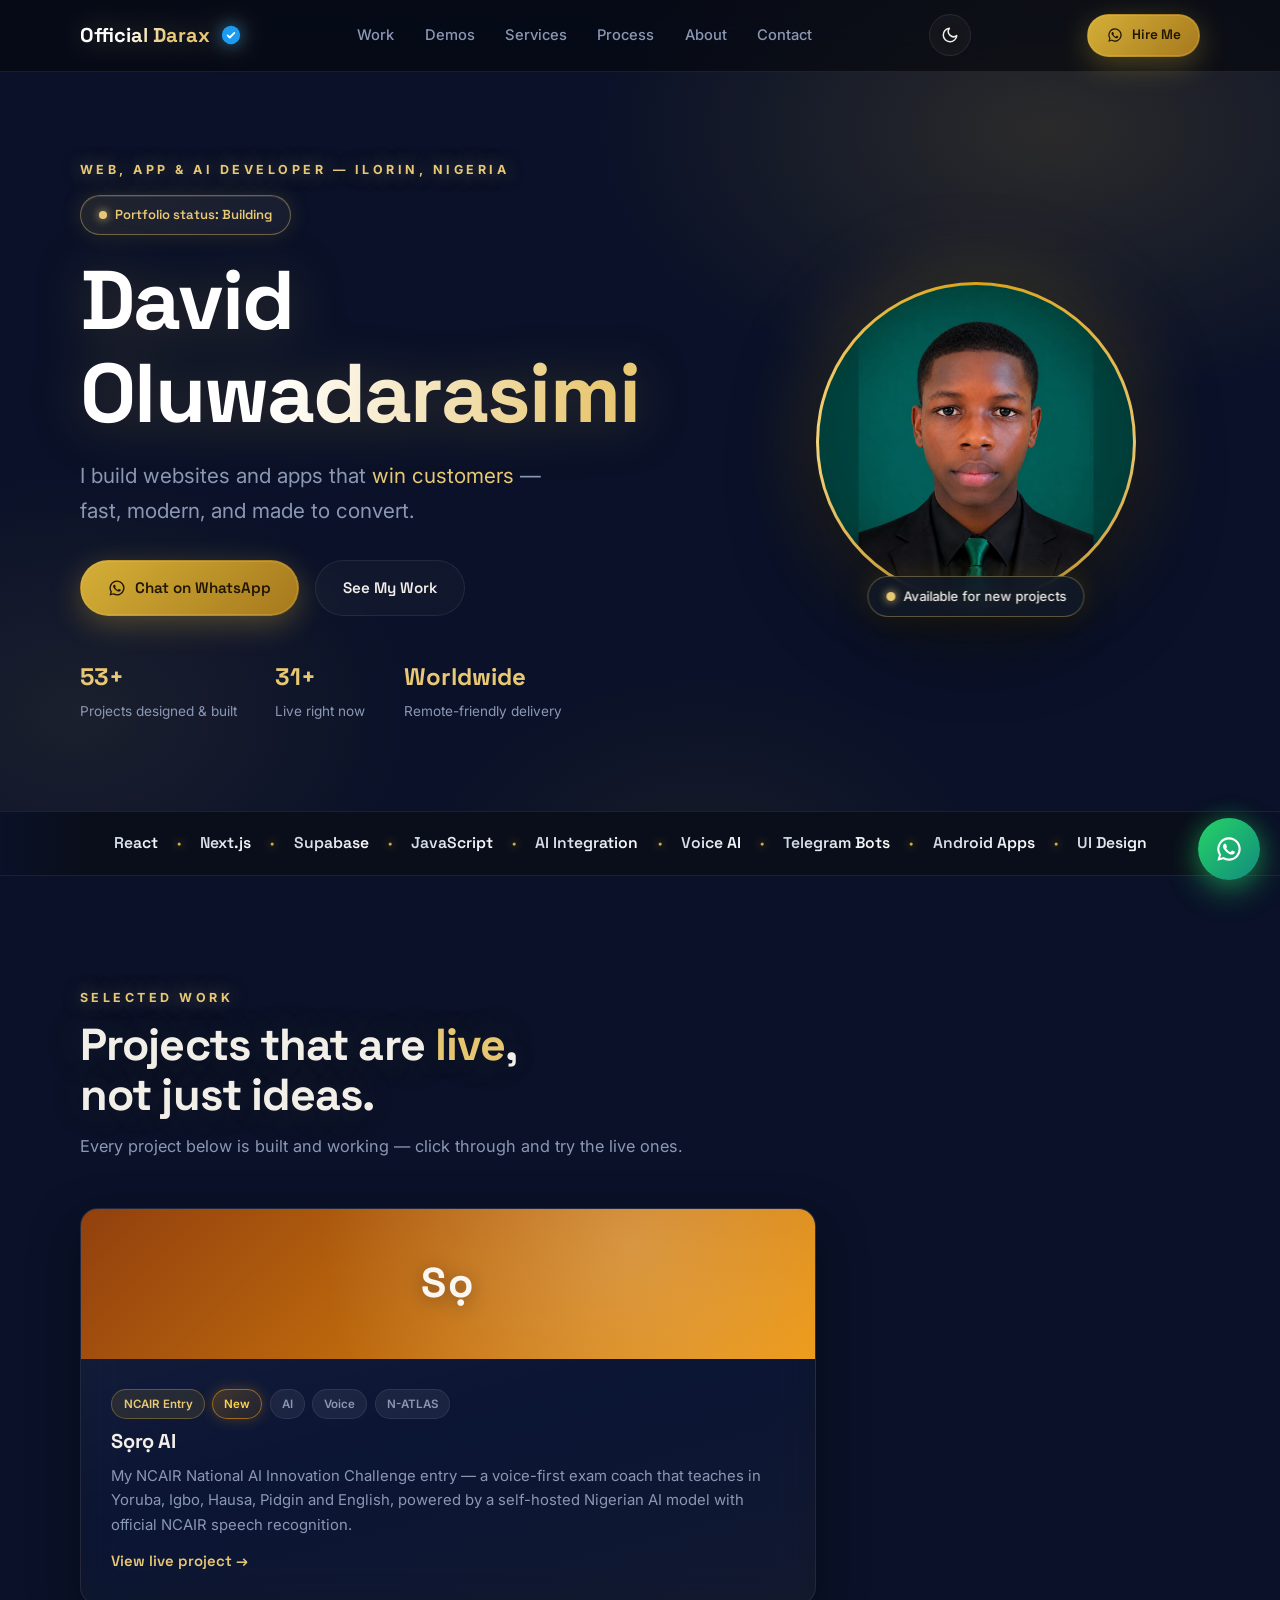
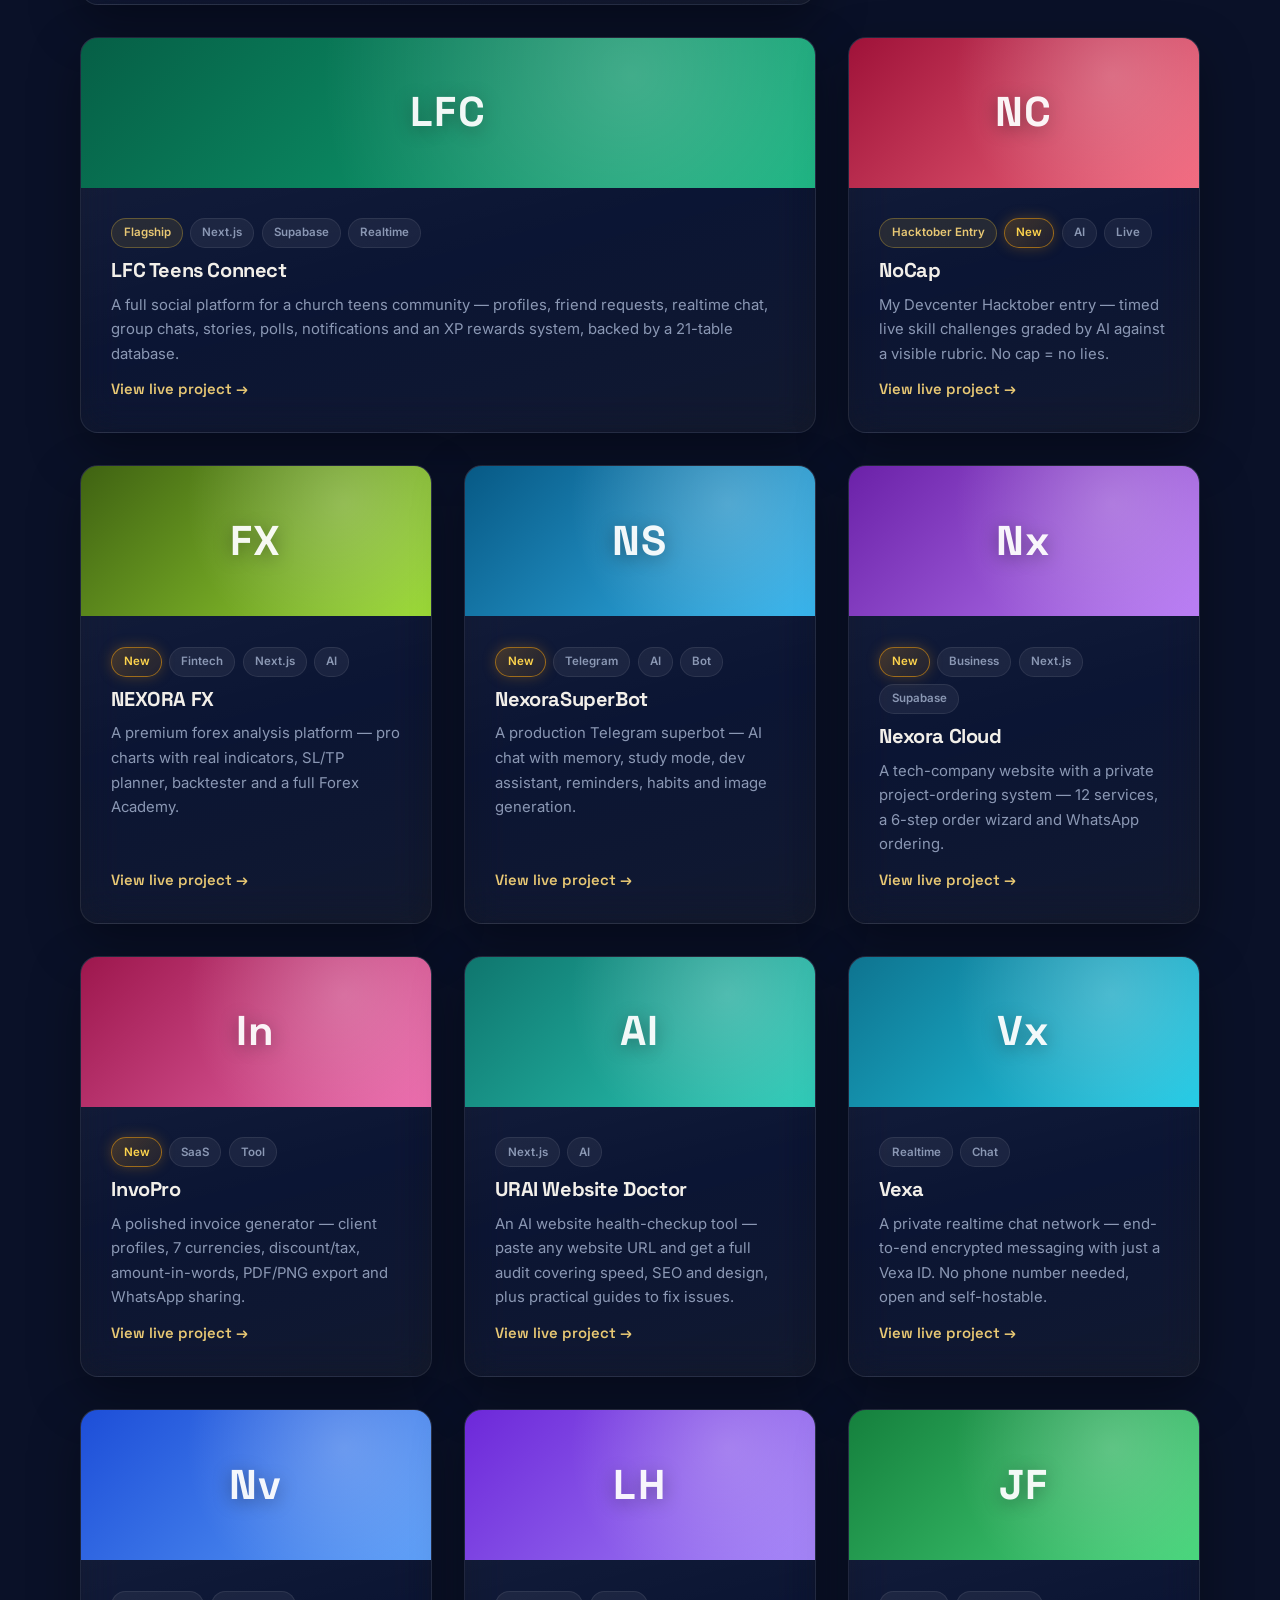
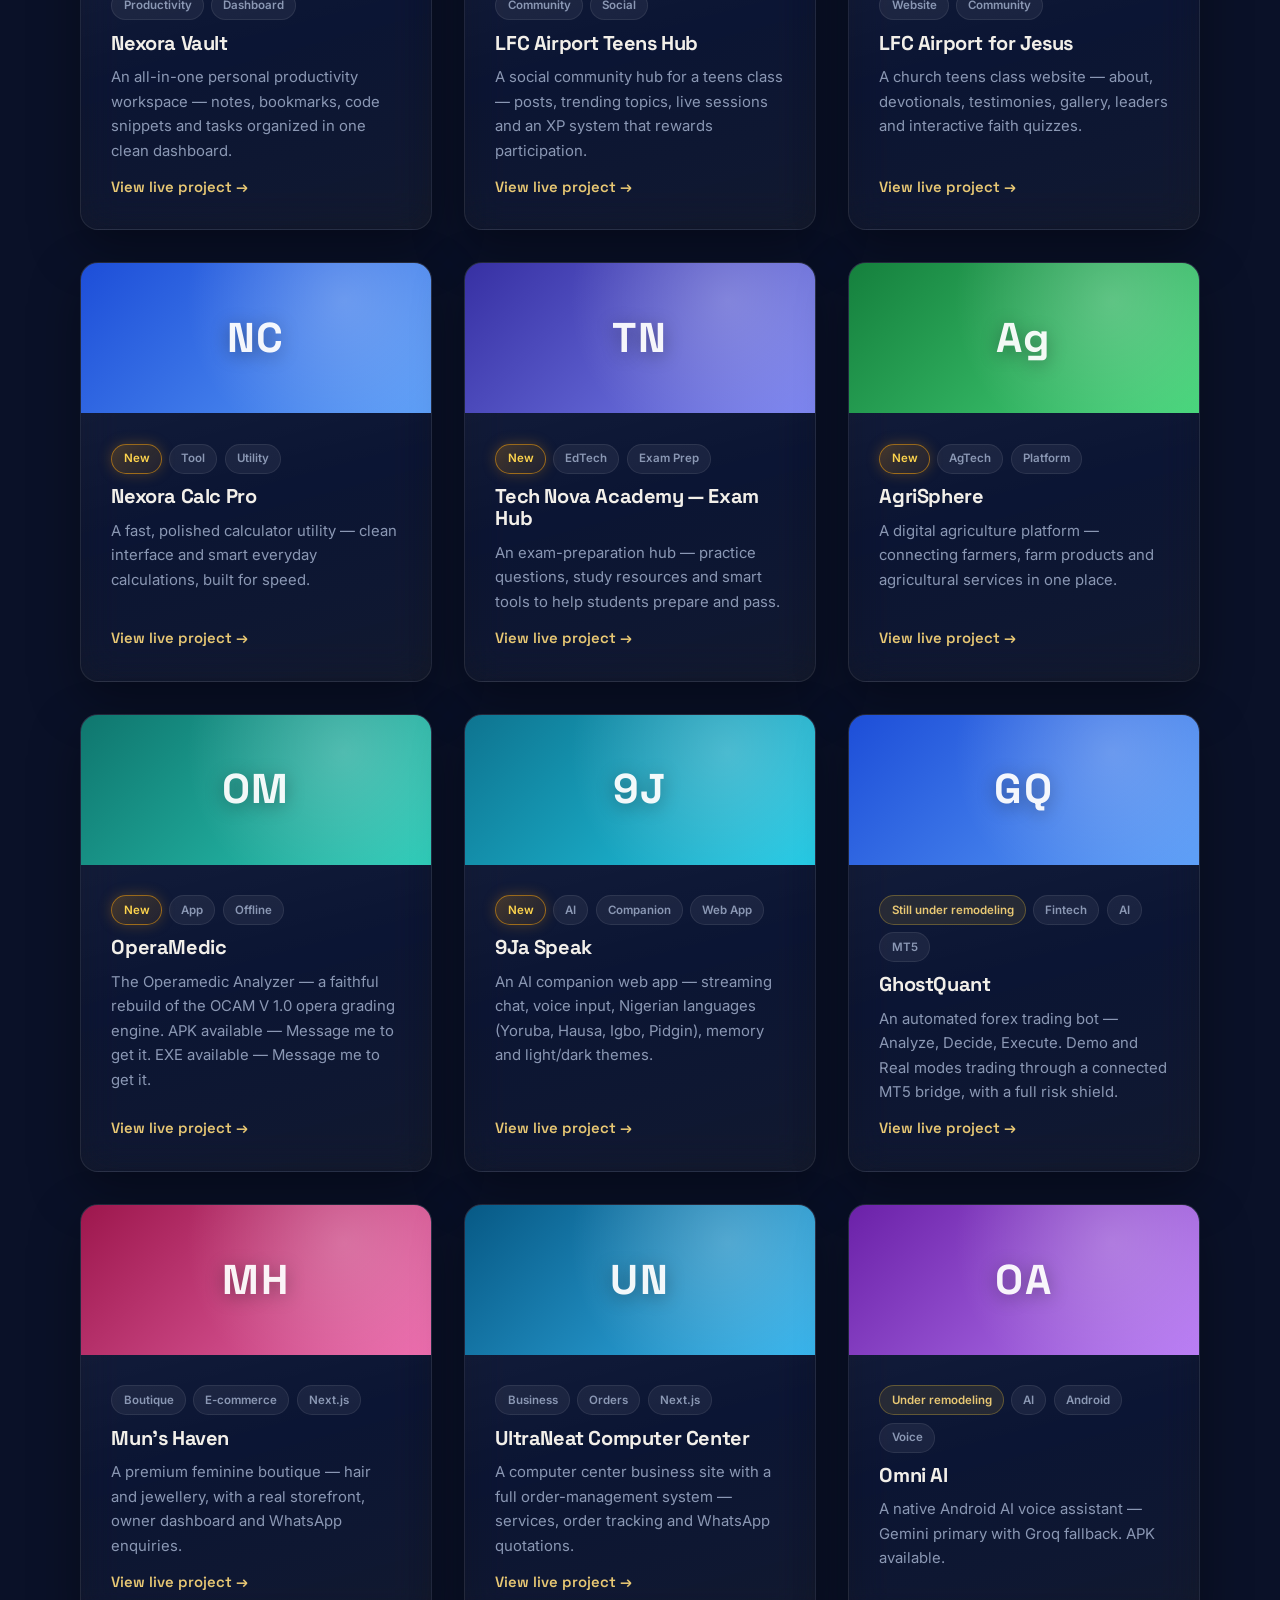
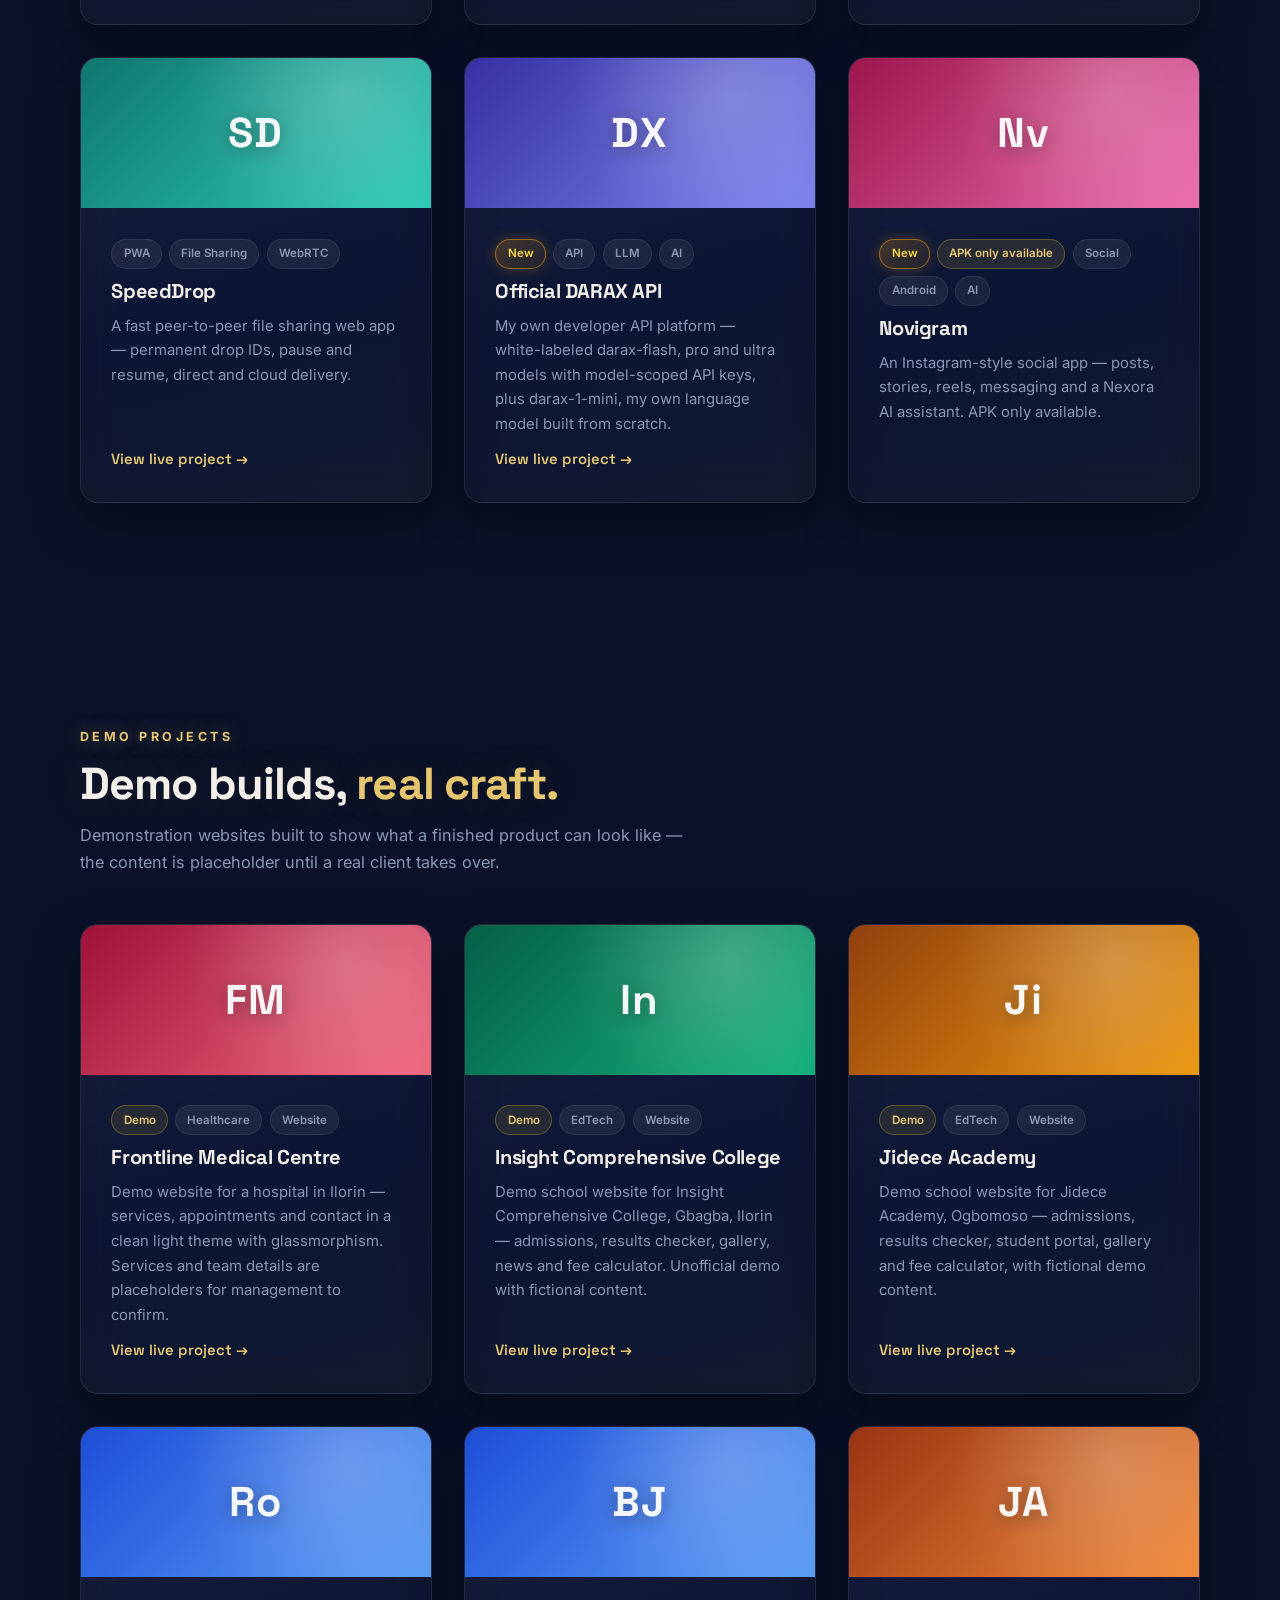
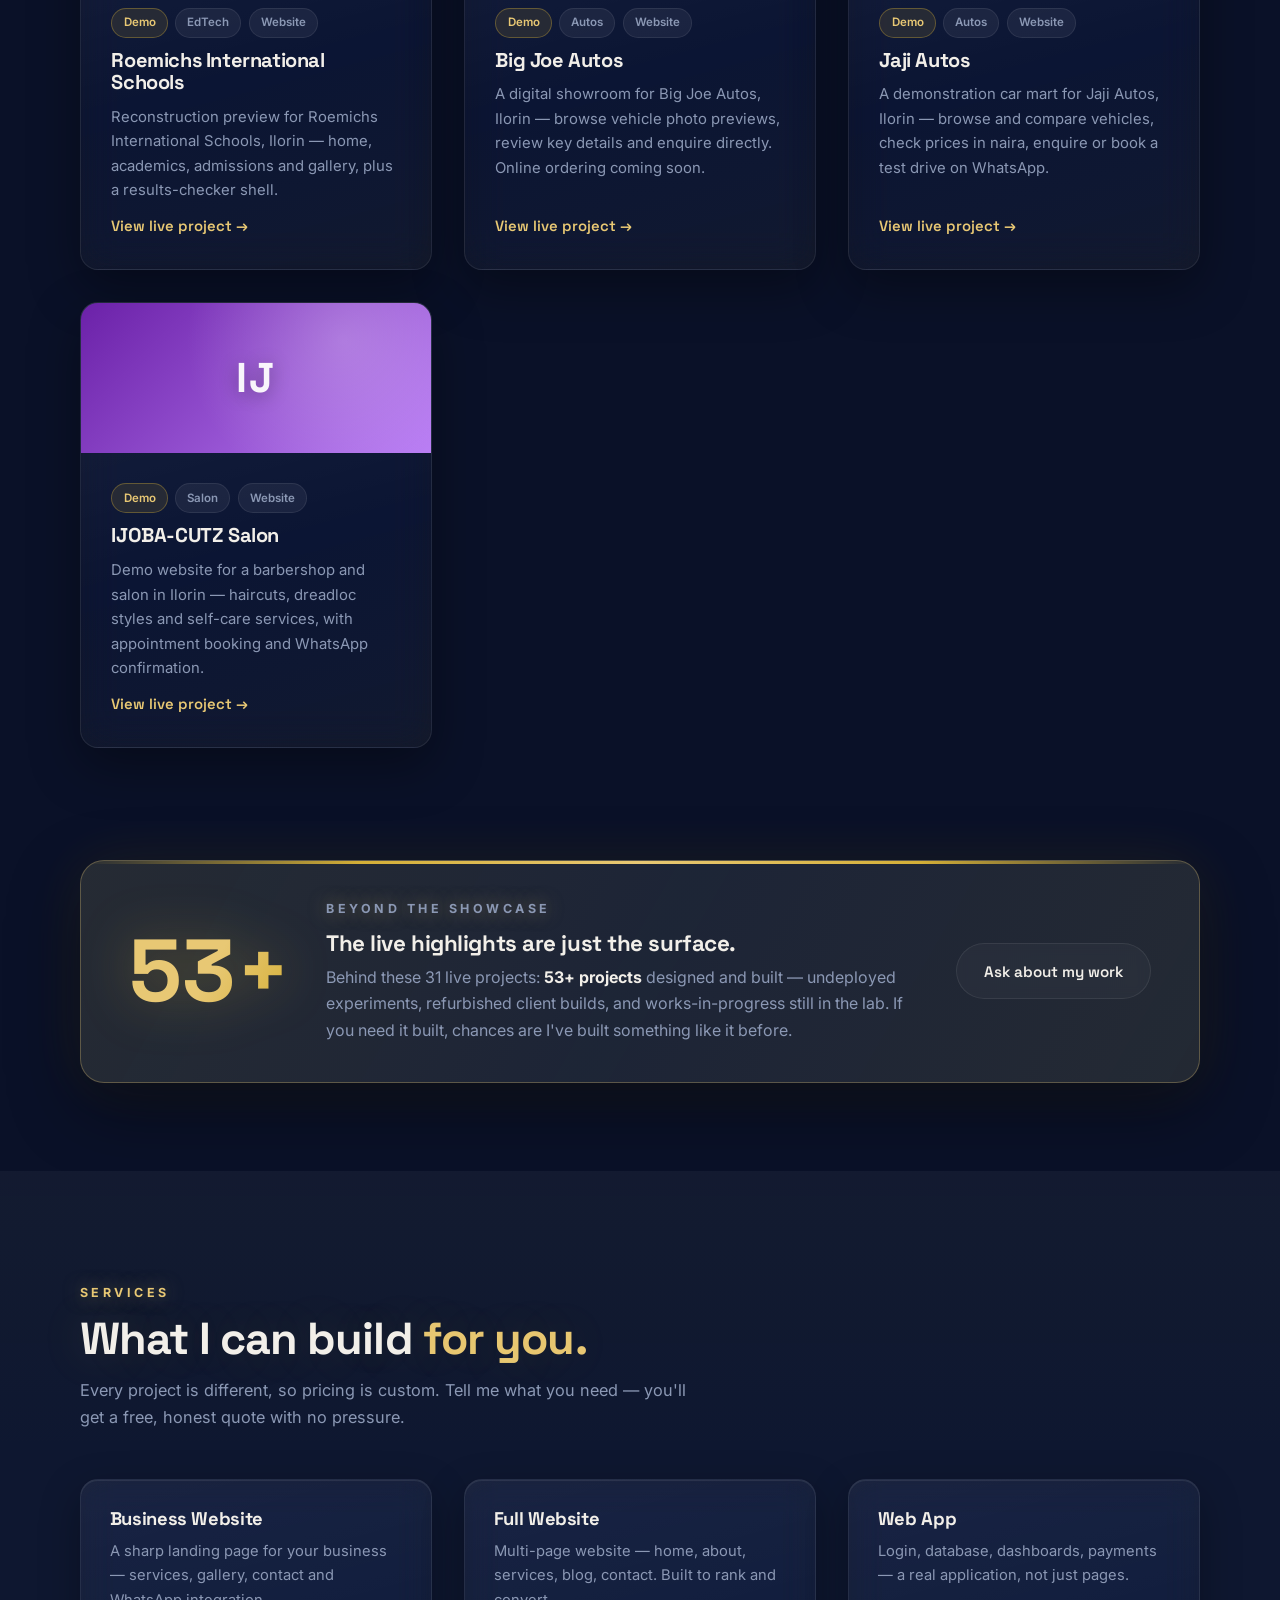
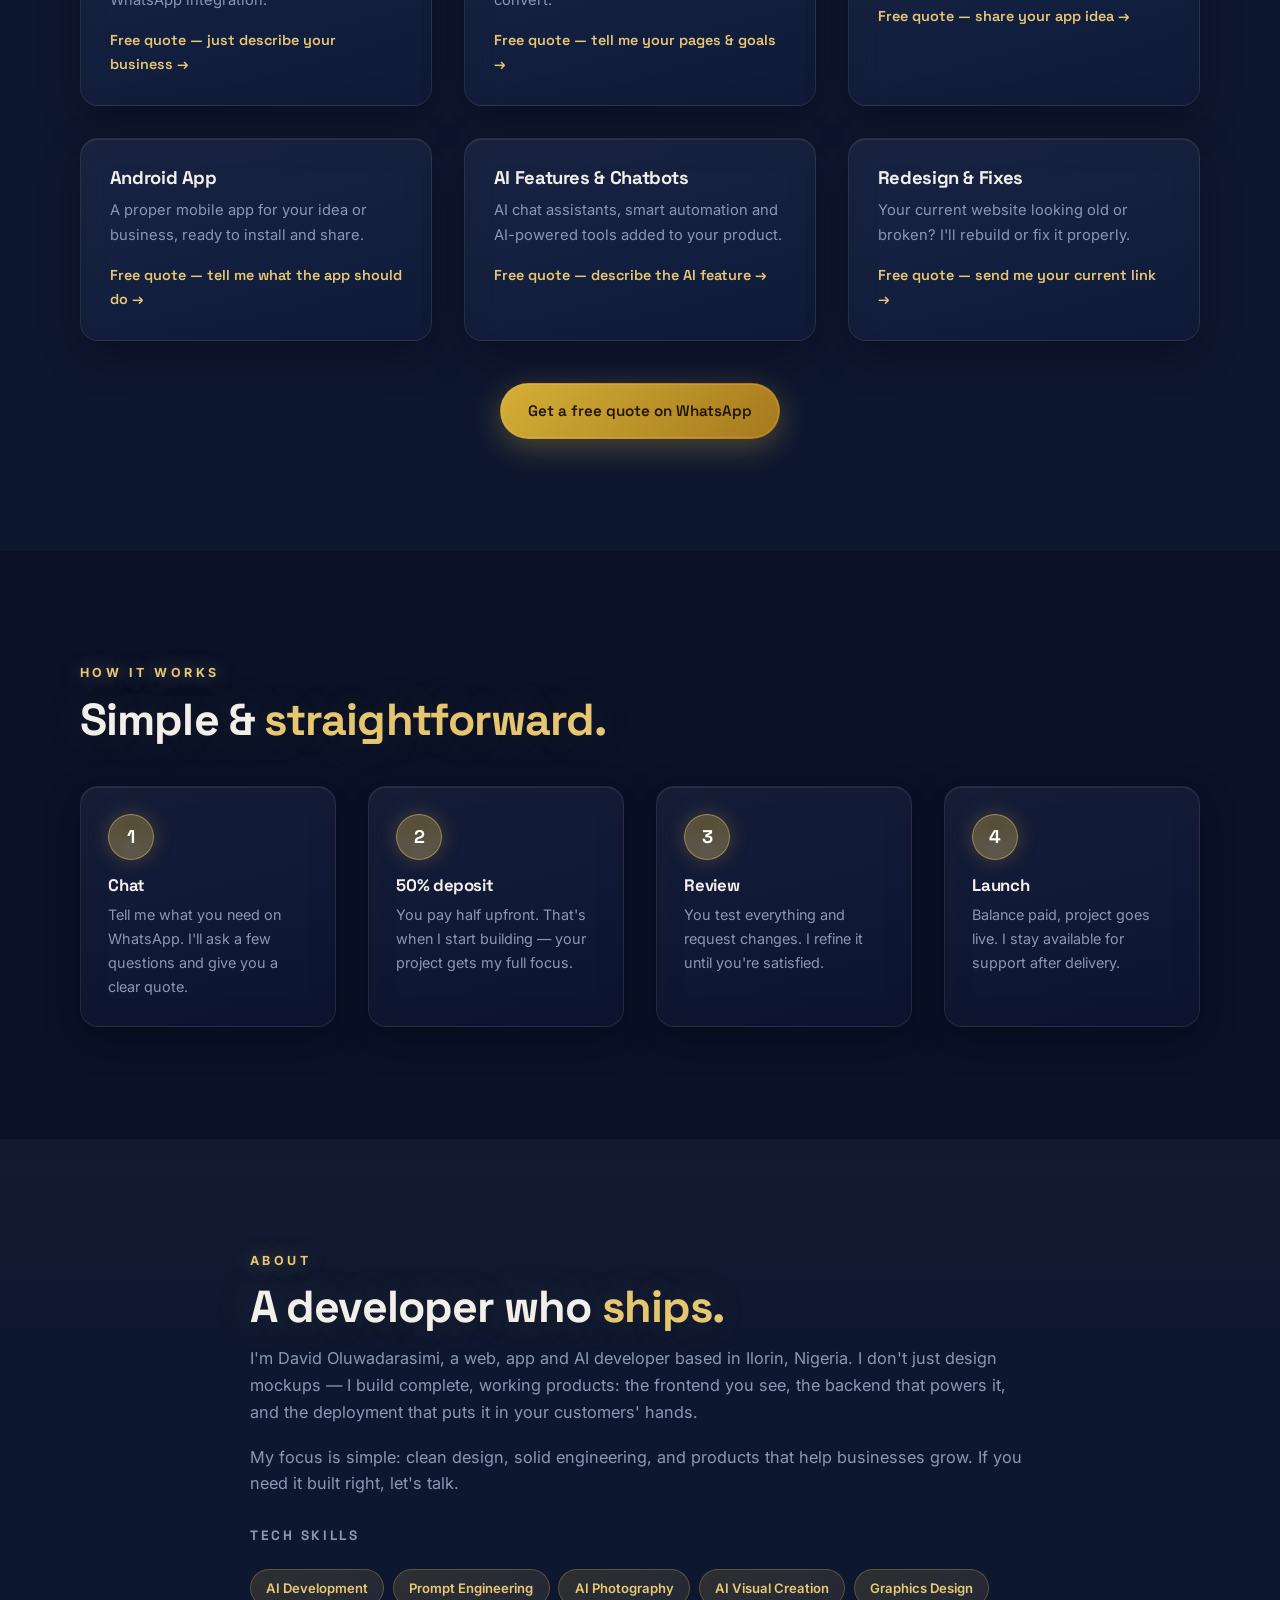
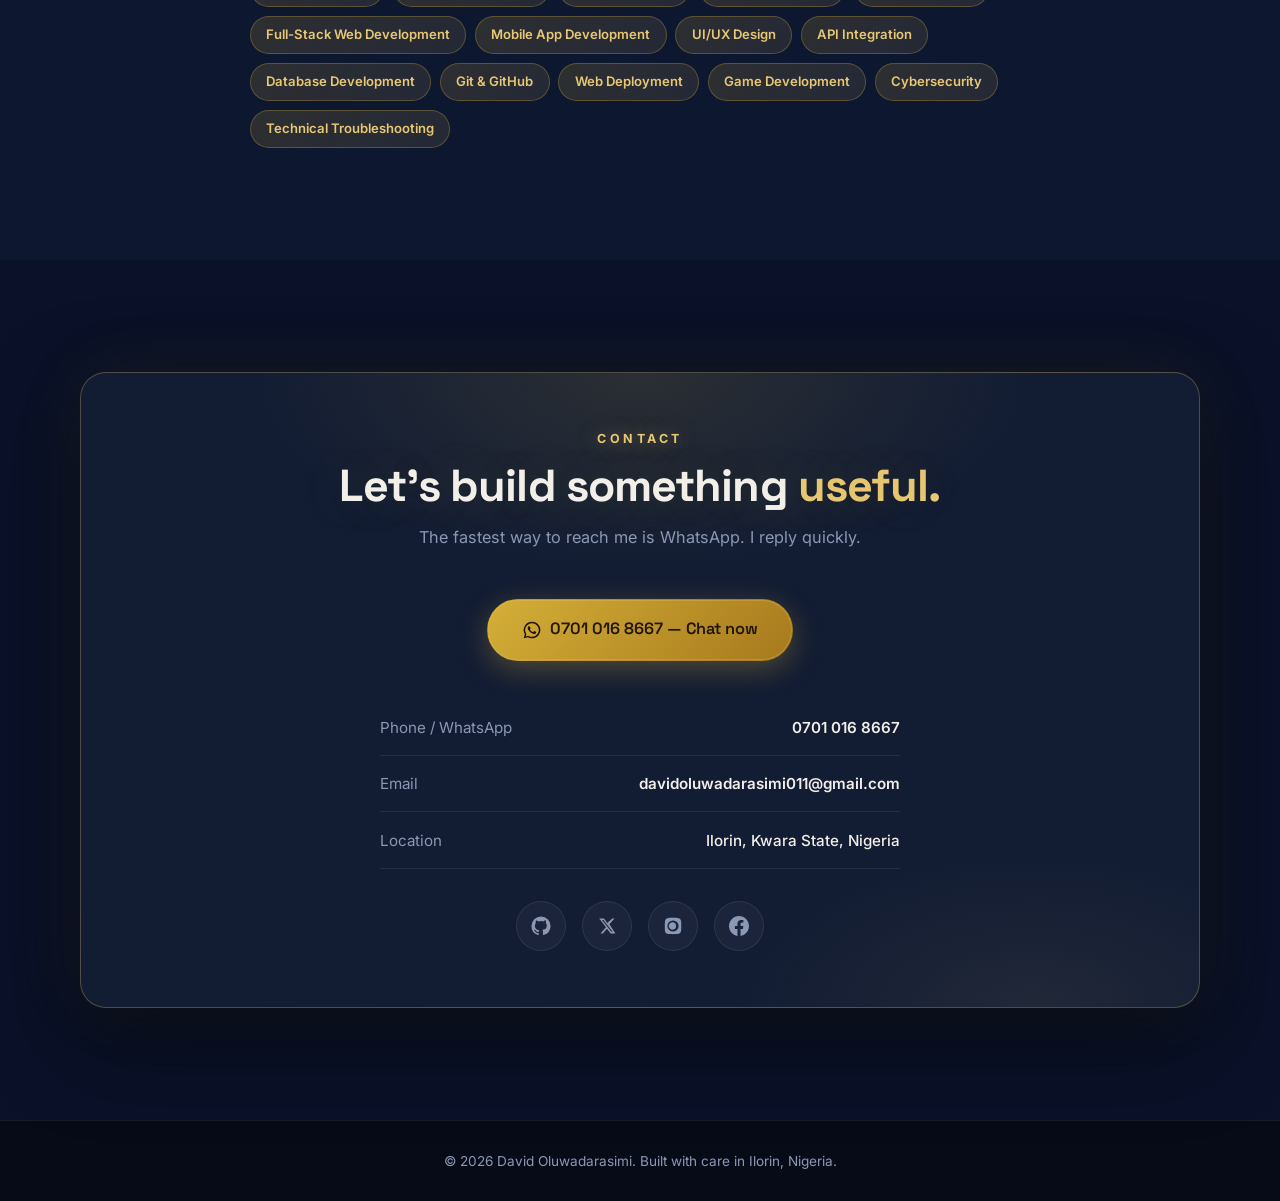
==== commit 97c0ec1d: "Connect auto-deploy (trigger first Git deployment)" ====
--- a/index.html
+++ b/index.html
@@ -652,5 +652,6 @@
 </a>
 
 <script src="script.js"></script>
+<!-- GitHub auto-deploy connected 2026-11-17 -->
 </body>
 </html>
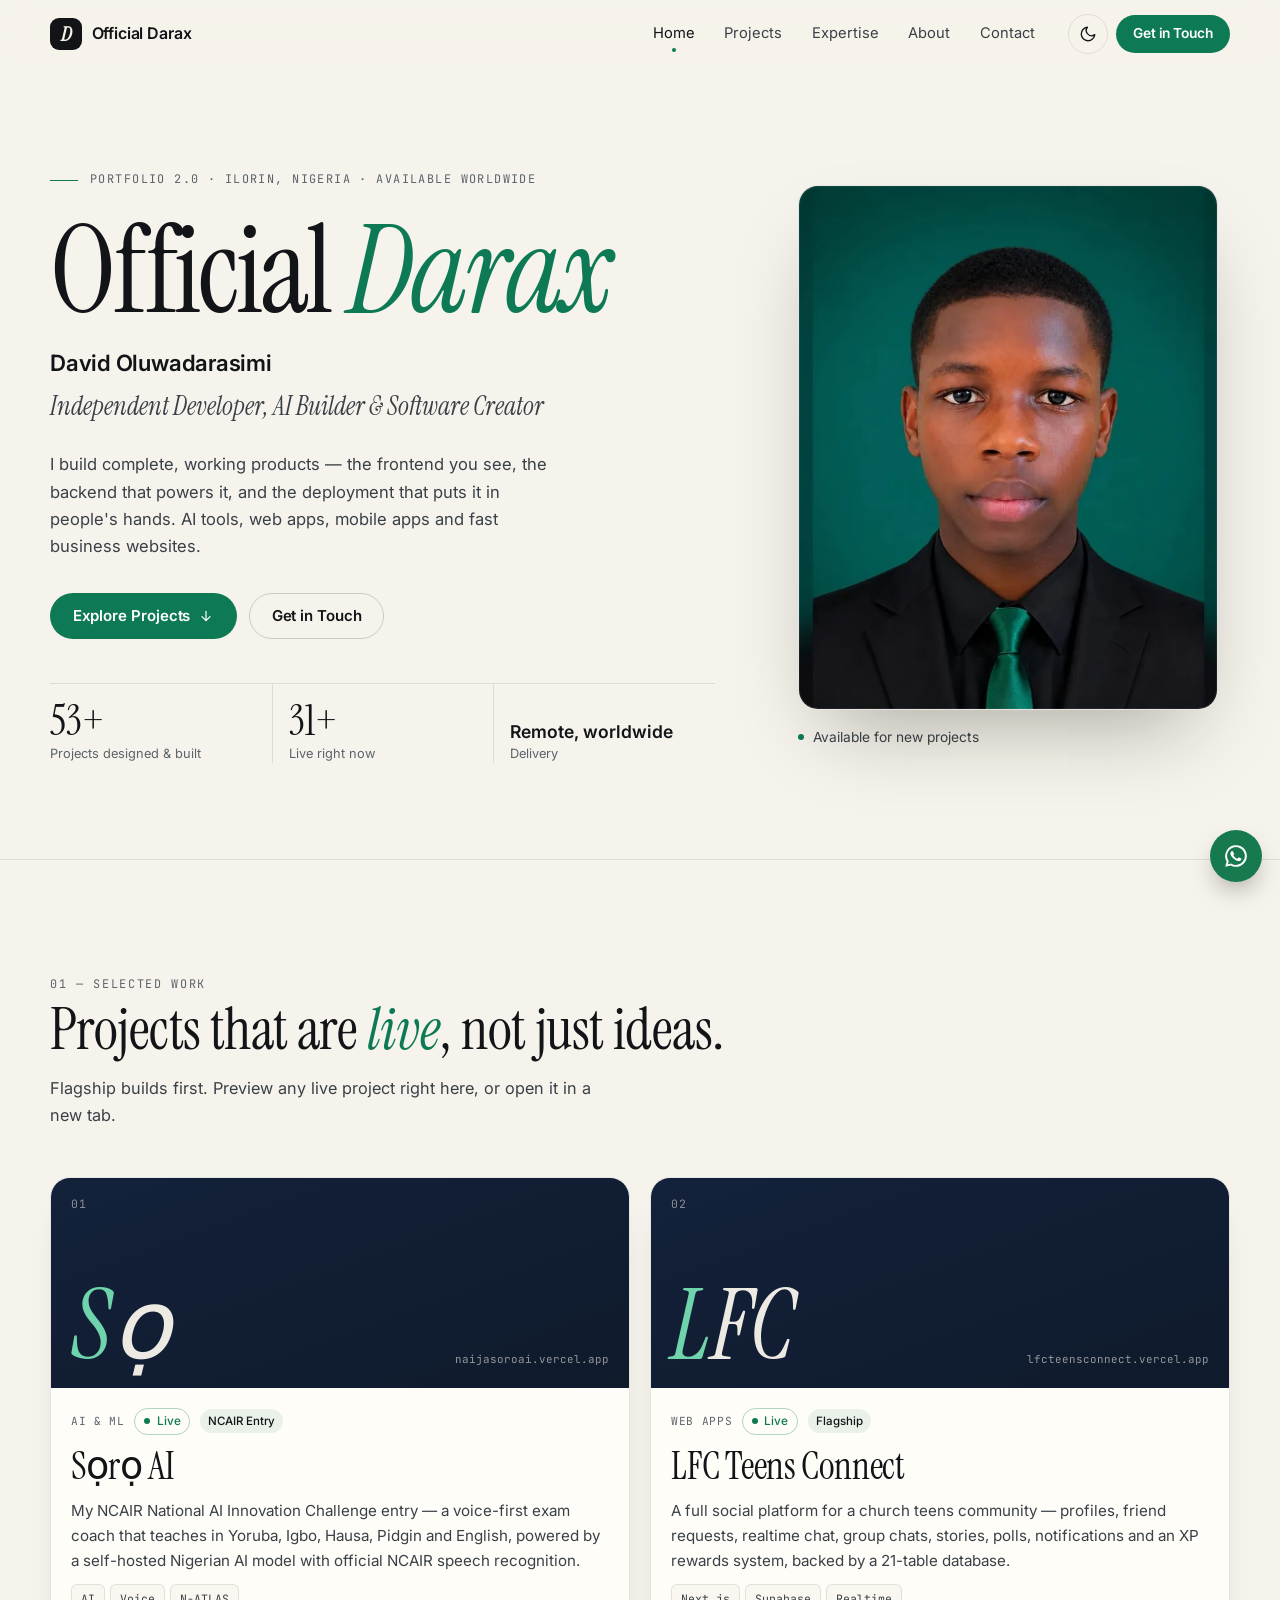
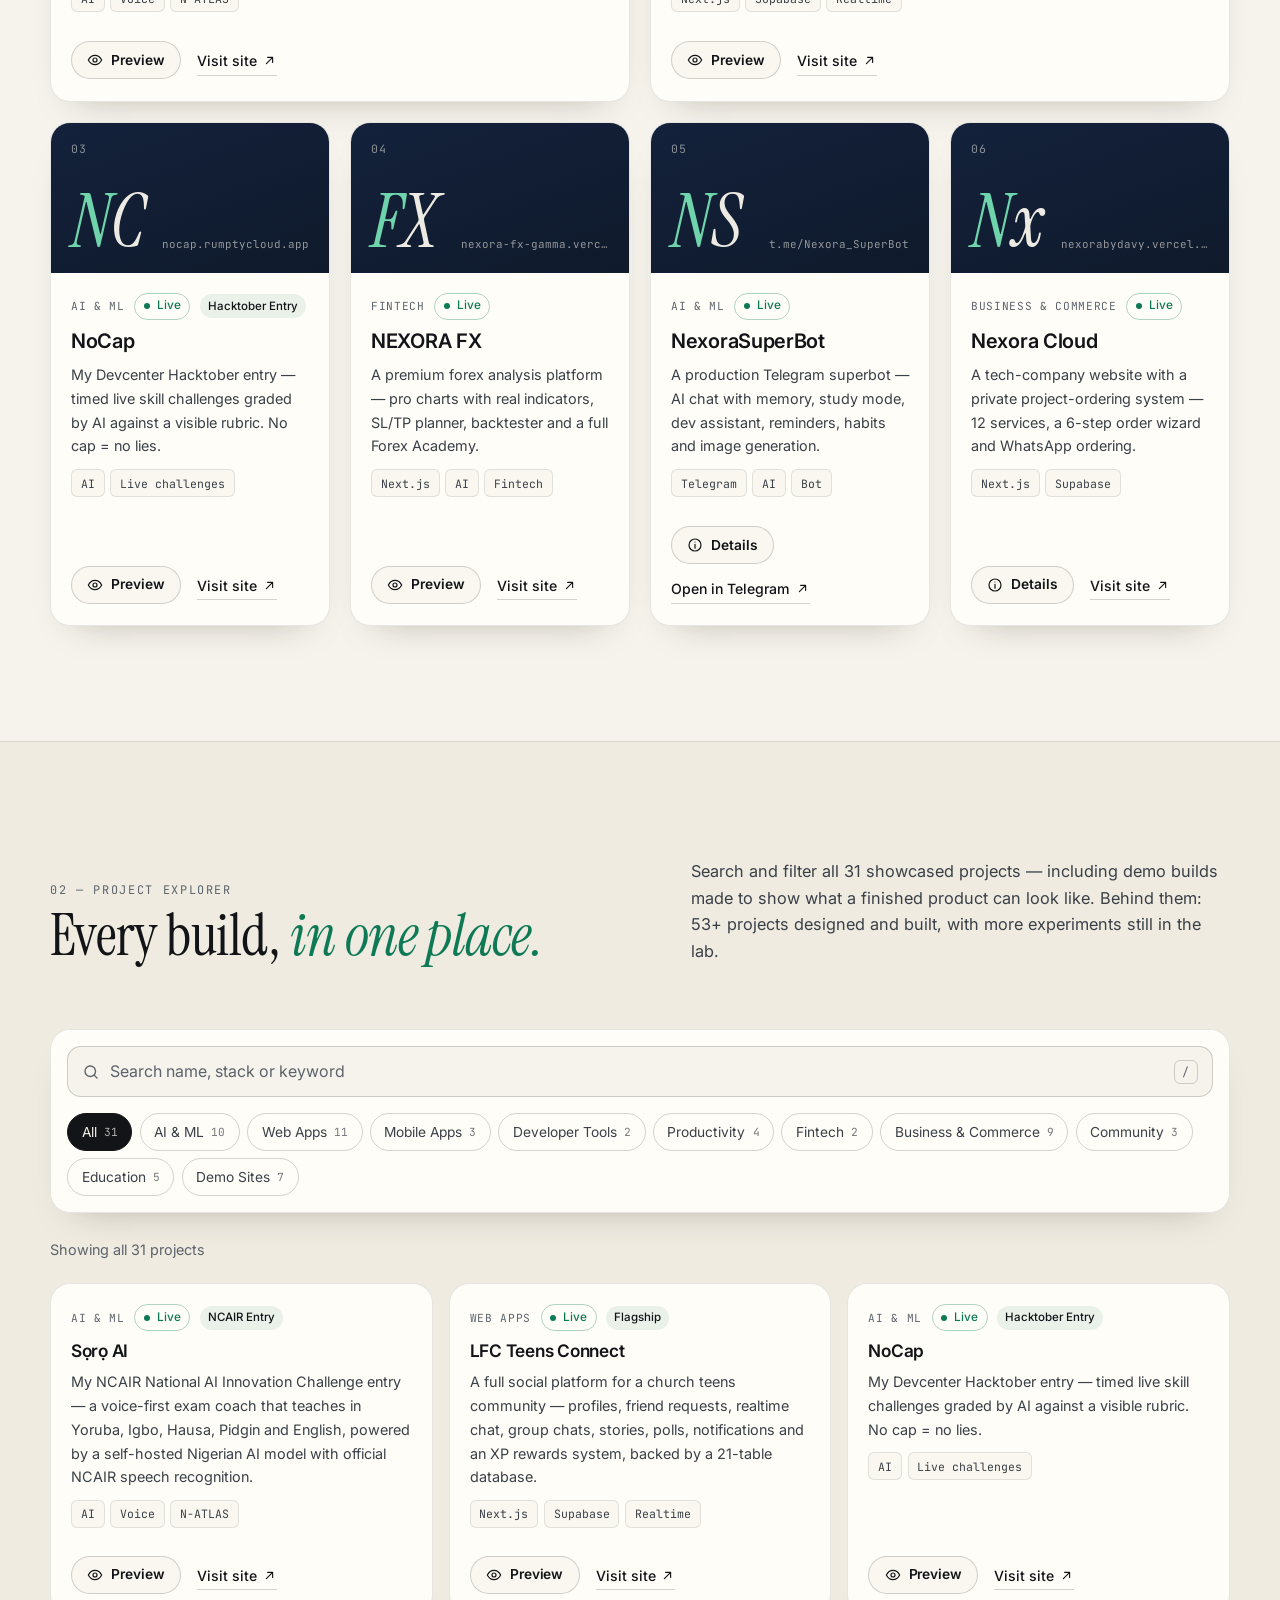
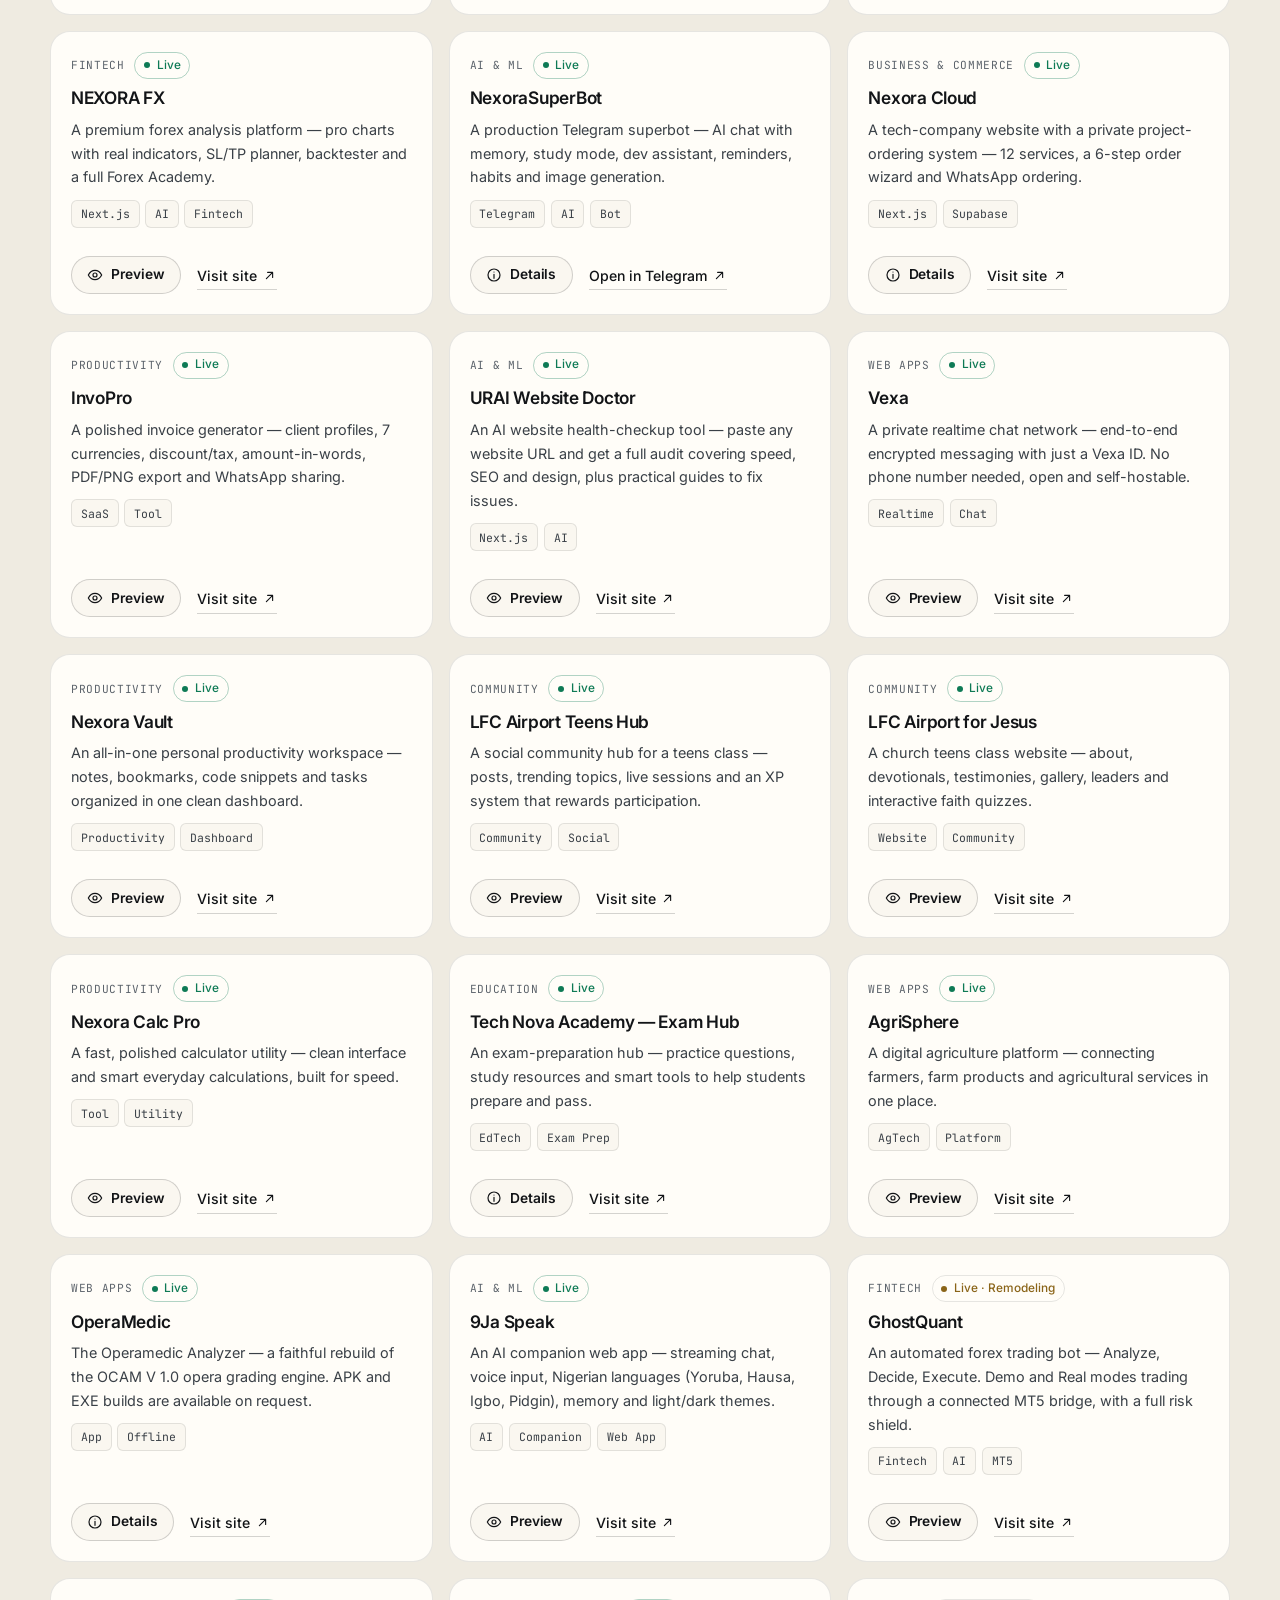
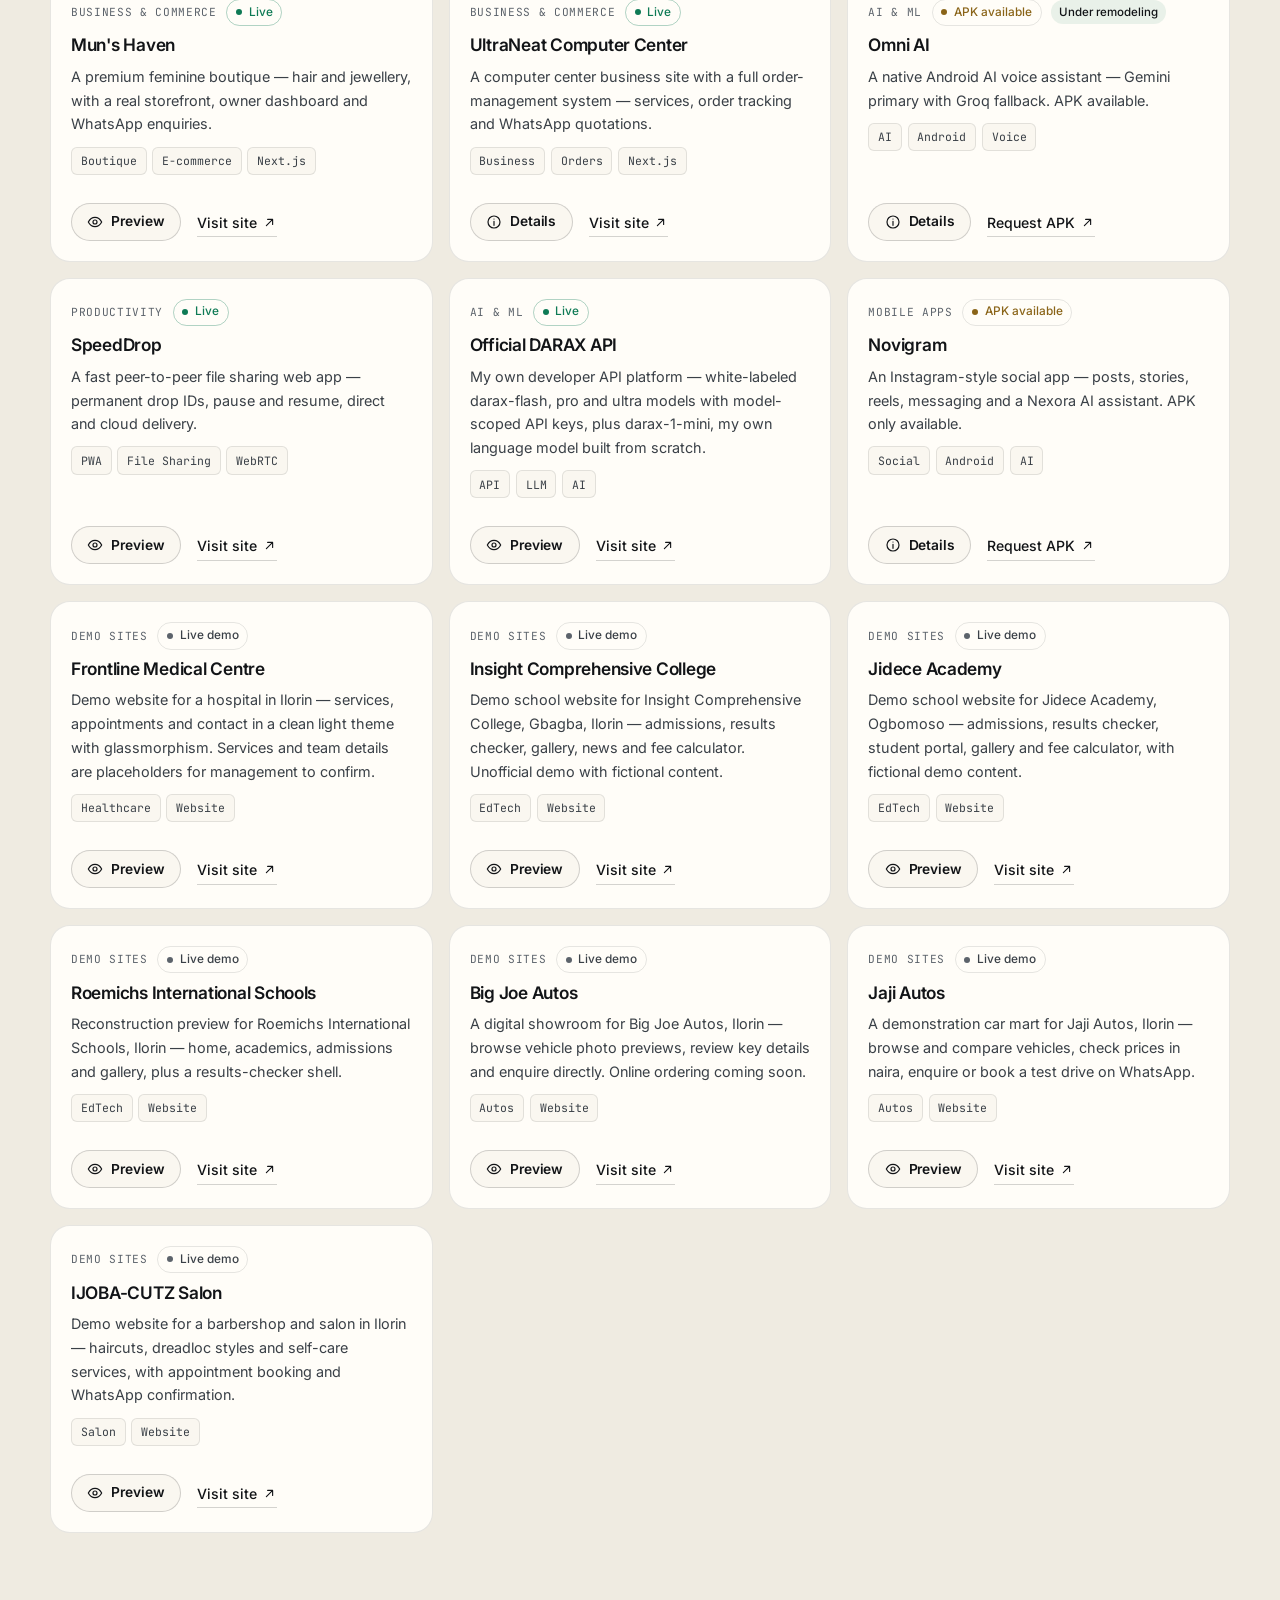
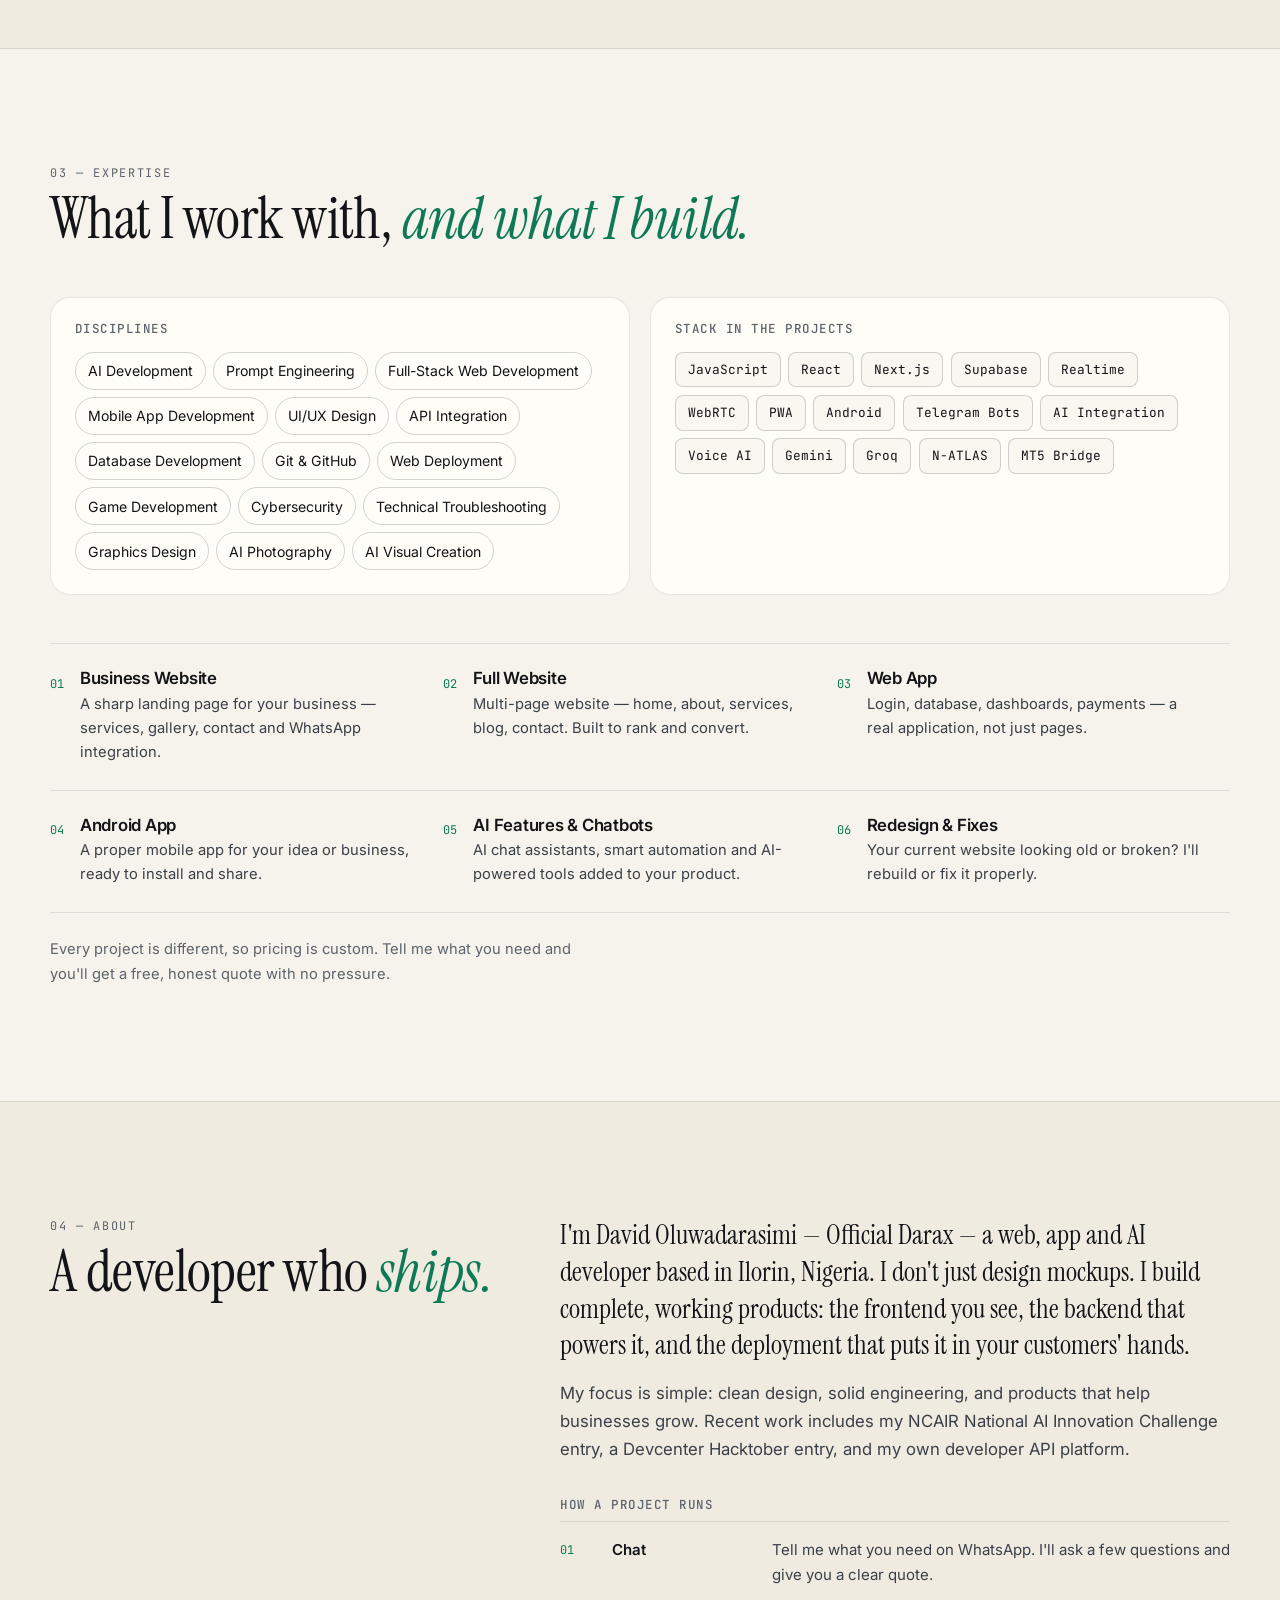
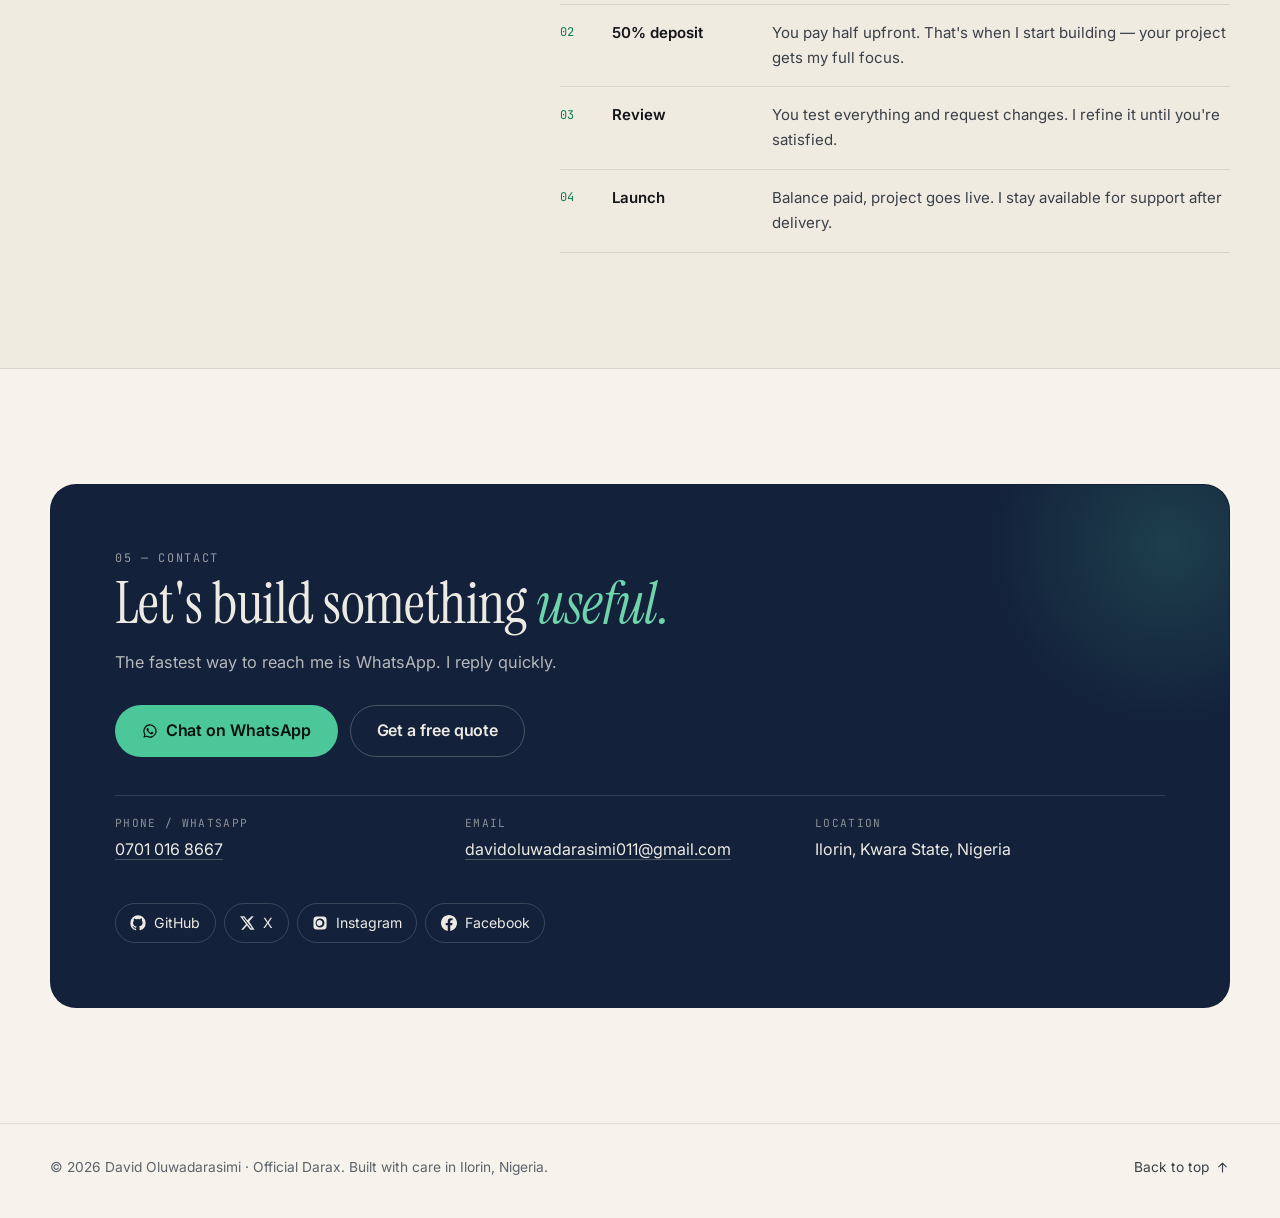
==== commit eef81579: "Portfolio 2.0: editorial redesign, theme system, project explorer, live preview modal" ====
--- a/index.html
+++ b/index.html
@@ -3,51 +3,51 @@
 <head>
 <meta charset="UTF-8">
 <meta name="viewport" content="width=device-width, initial-scale=1.0">
-<title>David Oluwadarasimi — Independent Developer, AI Builder & Software Creator</title>
-<meta name="description" content="David Oluwadarasimi is an independent developer, AI builder and software creator building fast, modern websites, mobile apps and AI products for businesses, creators and communities. Based in Ilorin, Nigeria. Available worldwide.">
+<script>
+/* Theme bootstrap — runs before first paint so there is no flash of the wrong theme. */
+document.documentElement.classList.add('js');
+(function(){try{var s=localStorage.getItem('portfolio-theme');var t=(s==='light'||s==='dark')?s:(window.matchMedia&&window.matchMedia('(prefers-color-scheme: light)').matches?'light':'dark');document.documentElement.setAttribute('data-theme',t);}catch(e){document.documentElement.setAttribute('data-theme','dark');}})();
+</script>
+<title>Official Darax — David Oluwadarasimi | Independent Developer, AI Builder &amp; Software Creator</title>
+<meta name="description" content="Official Darax is the portfolio of David Oluwadarasimi — an independent developer, AI builder and software creator in Ilorin, Nigeria. Explore live AI products, web apps, mobile apps and developer tools, and preview them right on the page.">
 <link rel="canonical" href="https://theofficialdarasimi.vercel.app/">
 <meta name="robots" content="index, follow, max-image-preview:large">
 <meta name="author" content="David Oluwadarasimi">
-<meta name="theme-color" content="#0A1128">
+<meta name="theme-color" id="themeColor" content="#0B0D0F">
+<meta name="color-scheme" content="dark light">
 
 <!-- ============ OPEN GRAPH (Facebook, WhatsApp, LinkedIn) ============ -->
 <meta property="og:type" content="website">
-<meta property="og:site_name" content="David Oluwadarasimi">
-<meta property="og:title" content="David Oluwadarasimi — Independent Developer, AI Builder & Software Creator">
-<meta property="og:description" content="Independent developer, AI builder and software creator. Fast, modern websites, mobile apps and AI products — built in Ilorin, Nigeria, available worldwide.">
+<meta property="og:site_name" content="Official Darax — David Oluwadarasimi">
+<meta property="og:title" content="Official Darax — David Oluwadarasimi | Independent Developer, AI Builder &amp; Software Creator">
+<meta property="og:description" content="Independent developer, AI builder and software creator. Live AI products, web apps and mobile apps — built in Ilorin, Nigeria, available worldwide.">
 <meta property="og:url" content="https://theofficialdarasimi.vercel.app/">
 <meta property="og:image" content="https://theofficialdarasimi.vercel.app/assets/david.jpg">
-<meta property="og:image:width" content="957">
-<meta property="og:image:height" content="1280">
+<meta property="og:image:width" content="1024">
+<meta property="og:image:height" content="1024">
 <meta property="og:image:alt" content="David Oluwadarasimi — independent developer, AI builder and software creator">
 <meta property="og:locale" content="en_NG">
 
 <!-- ============ TWITTER / X CARD ============ -->
 <meta name="twitter:card" content="summary_large_image">
-<meta name="twitter:title" content="David Oluwadarasimi — Independent Developer, AI Builder & Software Creator">
-<meta name="twitter:description" content="Independent developer, AI builder and software creator. Fast, modern websites, mobile apps and AI products — built in Ilorin, Nigeria, available worldwide.">
+<meta name="twitter:site" content="@DaraDav11">
+<meta name="twitter:creator" content="@DaraDav11">
+<meta name="twitter:title" content="Official Darax — David Oluwadarasimi | Independent Developer, AI Builder &amp; Software Creator">
+<meta name="twitter:description" content="Independent developer, AI builder and software creator. Live AI products, web apps and mobile apps — built in Ilorin, Nigeria, available worldwide.">
 <meta name="twitter:image" content="https://theofficialdarasimi.vercel.app/assets/david.jpg">
 <meta name="twitter:image:alt" content="David Oluwadarasimi — independent developer, AI builder and software creator">
 
-<!-- ============ GOOGLE SEARCH CONSOLE OWNERSHIP VERIFICATION ============
-     HOW TO VERIFY THIS SITE IN SEARCH CONSOLE:
-     1. Go to https://search.google.com/search-console and add the property
-        "https://theofficialdarasimi.vercel.app/" (choose the URL-prefix option).
-     2. Pick the "HTML tag" verification method. Google will show you a tag like:
-        <meta name="google-site-verification" content="PASTE_YOUR_OWN_CODE_HERE">
-     3. Copy YOUR OWN tag exactly as Google gives it, and paste it on the line
-        directly below this comment. Then redeploy the site.
-     4. Click "Verify" inside Search Console.
-     Do NOT invent or guess a token — only the exact code from your own
-     Google Search Console account will work. -->
+<!-- ============ GOOGLE SEARCH CONSOLE OWNERSHIP VERIFICATION (keep) ============ -->
 <meta name="google-site-verification" content="WynkTMeLjBQzDSQi39QADh4HeMOKI_uzd3b1QPLzRDs">
-<link rel="icon" href="data:image/svg+xml,%3Csvg xmlns='http://www.w3.org/2000/svg' viewBox='0 0 64 64'%3E%3Crect width='64' height='64' rx='14' fill='%2307100c'/%3E%3Ctext x='32' y='44' font-family='Arial,sans-serif' font-size='36' font-weight='bold' fill='%2310b981' text-anchor='middle'%3ED%3C/text%3E%3C/svg%3E">
+
+<link rel="icon" href="data:image/svg+xml,%3Csvg xmlns='http://www.w3.org/2000/svg' viewBox='0 0 64 64'%3E%3Crect width='64' height='64' rx='14' fill='%230B0D0F'/%3E%3Ctext x='32' y='44' font-family='Georgia,serif' font-size='36' font-style='italic' fill='%233FBF8C' text-anchor='middle'%3ED%3C/text%3E%3C/svg%3E">
 <link rel="preconnect" href="https://fonts.googleapis.com">
 <link rel="preconnect" href="https://fonts.gstatic.com" crossorigin>
-<link href="https://fonts.googleapis.com/css2?family=Space+Grotesk:wght@400;500;600;700&family=Inter:wght@400;500;600&display=swap" rel="stylesheet">
+<link href="https://fonts.googleapis.com/css2?family=Instrument+Serif:ital@0;1&family=Inter:wght@400;500;600&family=JetBrains+Mono:wght@400;500&display=swap" rel="stylesheet">
+<link rel="preload" as="image" href="assets/david-800.webp" type="image/webp">
 <link rel="stylesheet" href="styles.css">
 
-<!-- ============ STRUCTURED DATA (Schema.org) — Person + WebSite ============ -->
+<!-- ============ STRUCTURED DATA (Schema.org) — Person + WebSite + Projects ============ -->
 <script type="application/ld+json">
 {
   "@context": "https://schema.org",
@@ -56,6 +56,7 @@
       "@type": "Person",
       "@id": "https://theofficialdarasimi.vercel.app/#person",
       "name": "David Oluwadarasimi",
+      "alternateName": "Official Darax",
       "url": "https://theofficialdarasimi.vercel.app/",
       "image": "https://theofficialdarasimi.vercel.app/assets/david.jpg",
       "jobTitle": "Independent Developer, AI Builder, Software Creator",
@@ -92,566 +93,1163 @@
       "@type": "WebSite",
       "@id": "https://theofficialdarasimi.vercel.app/#website",
       "url": "https://theofficialdarasimi.vercel.app/",
-      "name": "David Oluwadarasimi",
+      "name": "Official Darax — David Oluwadarasimi",
+      "alternateName": "David Oluwadarasimi",
       "description": "Portfolio of David Oluwadarasimi — independent developer, AI builder and software creator. Live websites, mobile apps and AI products built in Ilorin, Nigeria.",
       "inLanguage": "en",
       "author": { "@id": "https://theofficialdarasimi.vercel.app/#person" },
       "publisher": { "@id": "https://theofficialdarasimi.vercel.app/#person" }
+    },
+    {
+  "@type": "ItemList",
+  "@id": "https://theofficialdarasimi.vercel.app/#projects",
+  "name": "Projects by David Oluwadarasimi",
+  "numberOfItems": 29,
+  "itemListElement": [
+    {
+      "@type": "ListItem",
+      "position": 1,
+      "item": {
+        "@type": "CreativeWork",
+        "name": "Sọrọ AI",
+        "url": "https://naijasoroai.vercel.app",
+        "description": "My NCAIR National AI Innovation Challenge entry — a voice-first exam coach that teaches in Yoruba, Igbo, Hausa, Pidgin and English, powered by a self-hosted Nigerian AI model with official NCAIR speech recognition.",
+        "creator": {
+          "@id": "https://theofficialdarasimi.vercel.app/#person"
+        }
+      }
+    },
+    {
+      "@type": "ListItem",
+      "position": 2,
+      "item": {
+        "@type": "CreativeWork",
+        "name": "LFC Teens Connect",
+        "url": "https://lfcteensconnect.vercel.app/",
+        "description": "A full social platform for a church teens community — profiles, friend requests, realtime chat, group chats, stories, polls, notifications and an XP rewards system, backed by a 21-table database.",
+        "creator": {
+          "@id": "https://theofficialdarasimi.vercel.app/#person"
+        }
+      }
+    },
+    {
+      "@type": "ListItem",
+      "position": 3,
+      "item": {
+        "@type": "CreativeWork",
+        "name": "NoCap",
+        "url": "https://nocap.rumptycloud.app",
+        "description": "My Devcenter Hacktober entry — timed live skill challenges graded by AI against a visible rubric. No cap = no lies.",
+        "creator": {
+          "@id": "https://theofficialdarasimi.vercel.app/#person"
+        }
+      }
+    },
+    {
+      "@type": "ListItem",
+      "position": 4,
+      "item": {
+        "@type": "CreativeWork",
+        "name": "NEXORA FX",
+        "url": "https://nexora-fx-gamma.vercel.app",
+        "description": "A premium forex analysis platform — pro charts with real indicators, SL/TP planner, backtester and a full Forex Academy.",
+        "creator": {
+          "@id": "https://theofficialdarasimi.vercel.app/#person"
+        }
+      }
+    },
+    {
+      "@type": "ListItem",
+      "position": 5,
+      "item": {
+        "@type": "CreativeWork",
+        "name": "NexoraSuperBot",
+        "url": "https://t.me/Nexora_SuperBot",
+        "description": "A production Telegram superbot — AI chat with memory, study mode, dev assistant, reminders, habits and image generation.",
+        "creator": {
+          "@id": "https://theofficialdarasimi.vercel.app/#person"
+        }
+      }
+    },
+    {
+      "@type": "ListItem",
+      "position": 6,
+      "item": {
+        "@type": "CreativeWork",
+        "name": "Nexora Cloud",
+        "url": "https://nexorabydavy.vercel.app",
+        "description": "A tech-company website with a private project-ordering system — 12 services, a 6-step order wizard and WhatsApp ordering.",
+        "creator": {
+          "@id": "https://theofficialdarasimi.vercel.app/#person"
+        }
+      }
+    },
+    {
+      "@type": "ListItem",
+      "position": 7,
+      "item": {
+        "@type": "CreativeWork",
+        "name": "InvoPro",
+        "url": "https://invoprogen.vercel.app",
+        "description": "A polished invoice generator — client profiles, 7 currencies, discount/tax, amount-in-words, PDF/PNG export and WhatsApp sharing.",
+        "creator": {
+          "@id": "https://theofficialdarasimi.vercel.app/#person"
+        }
+      }
+    },
+    {
+      "@type": "ListItem",
+      "position": 8,
+      "item": {
+        "@type": "CreativeWork",
+        "name": "URAI Website Doctor",
+        "url": "https://uraiwebsitedoctor.vercel.app",
+        "description": "An AI website health-checkup tool — paste any website URL and get a full audit covering speed, SEO and design, plus practical guides to fix issues.",
+        "creator": {
+          "@id": "https://theofficialdarasimi.vercel.app/#person"
+        }
+      }
+    },
+    {
+      "@type": "ListItem",
+      "position": 9,
+      "item": {
+        "@type": "CreativeWork",
+        "name": "Vexa",
+        "url": "https://vexapro.vercel.app/",
+        "description": "A private realtime chat network — end-to-end encrypted messaging with just a Vexa ID. No phone number needed, open and self-hostable.",
+        "creator": {
+          "@id": "https://theofficialdarasimi.vercel.app/#person"
+        }
+      }
+    },
+    {
+      "@type": "ListItem",
+      "position": 10,
+      "item": {
+        "@type": "CreativeWork",
+        "name": "Nexora Vault",
+        "url": "https://nexora-vault-one.vercel.app/",
+        "description": "An all-in-one personal productivity workspace — notes, bookmarks, code snippets and tasks organized in one clean dashboard.",
+        "creator": {
+          "@id": "https://theofficialdarasimi.vercel.app/#person"
+        }
+      }
+    },
+    {
+      "@type": "ListItem",
+      "position": 11,
+      "item": {
+        "@type": "CreativeWork",
+        "name": "LFC Airport Teens Hub",
+        "url": "https://lfcsocialteens.vercel.app",
+        "description": "A social community hub for a teens class — posts, trending topics, live sessions and an XP system that rewards participation.",
+        "creator": {
+          "@id": "https://theofficialdarasimi.vercel.app/#person"
+        }
+      }
+    },
+    {
+      "@type": "ListItem",
+      "position": 12,
+      "item": {
+        "@type": "CreativeWork",
+        "name": "LFC Airport for Jesus",
+        "url": "https://lfcairportforjesus.vercel.app",
+        "description": "A church teens class website — about, devotionals, testimonies, gallery, leaders and interactive faith quizzes.",
+        "creator": {
+          "@id": "https://theofficialdarasimi.vercel.app/#person"
+        }
+      }
+    },
+    {
+      "@type": "ListItem",
+      "position": 13,
+      "item": {
+        "@type": "CreativeWork",
+        "name": "Nexora Calc Pro",
+        "url": "https://nexoracalcpro.vercel.app",
+        "description": "A fast, polished calculator utility — clean interface and smart everyday calculations, built for speed.",
+        "creator": {
+          "@id": "https://theofficialdarasimi.vercel.app/#person"
+        }
+      }
+    },
+    {
+      "@type": "ListItem",
+      "position": 14,
+      "item": {
+        "@type": "CreativeWork",
+        "name": "Tech Nova Academy — Exam Hub",
+        "url": "https://nova-exam-hub.base44.app",
+        "description": "An exam-preparation hub — practice questions, study resources and smart tools to help students prepare and pass.",
+        "creator": {
+          "@id": "https://theofficialdarasimi.vercel.app/#person"
+        }
+      }
+    },
+    {
+      "@type": "ListItem",
+      "position": 15,
+      "item": {
+        "@type": "CreativeWork",
+        "name": "AgriSphere",
+        "url": "https://agrisphereworld.vercel.app",
+        "description": "A digital agriculture platform — connecting farmers, farm products and agricultural services in one place.",
+        "creator": {
+          "@id": "https://theofficialdarasimi.vercel.app/#person"
+        }
+      }
+    },
+    {
+      "@type": "ListItem",
+      "position": 16,
+      "item": {
+        "@type": "CreativeWork",
+        "name": "OperaMedic",
+        "url": "https://opera-metric-core.base44.app",
+        "description": "The Operamedic Analyzer — a faithful rebuild of the OCAM V 1.0 opera grading engine. APK and EXE builds are available on request.",
+        "creator": {
+          "@id": "https://theofficialdarasimi.vercel.app/#person"
+        }
+      }
+    },
+    {
+      "@type": "ListItem",
+      "position": 17,
+      "item": {
+        "@type": "CreativeWork",
+        "name": "9Ja Speak",
+        "url": "https://9jaspeak.vercel.app",
+        "description": "An AI companion web app — streaming chat, voice input, Nigerian languages (Yoruba, Hausa, Igbo, Pidgin), memory and light/dark themes.",
+        "creator": {
+          "@id": "https://theofficialdarasimi.vercel.app/#person"
+        }
+      }
+    },
+    {
+      "@type": "ListItem",
+      "position": 18,
+      "item": {
+        "@type": "CreativeWork",
+        "name": "GhostQuant",
+        "url": "https://ghostquantfx.vercel.app",
+        "description": "An automated forex trading bot — Analyze, Decide, Execute. Demo and Real modes trading through a connected MT5 bridge, with a full risk shield.",
+        "creator": {
+          "@id": "https://theofficialdarasimi.vercel.app/#person"
+        }
+      }
+    },
+    {
+      "@type": "ListItem",
+      "position": 19,
+      "item": {
+        "@type": "CreativeWork",
+        "name": "Mun's Haven",
+        "url": "https://munshaven.vercel.app",
+        "description": "A premium feminine boutique — hair and jewellery, with a real storefront, owner dashboard and WhatsApp enquiries.",
+        "creator": {
+          "@id": "https://theofficialdarasimi.vercel.app/#person"
+        }
+      }
+    },
+    {
+      "@type": "ListItem",
+      "position": 20,
+      "item": {
+        "@type": "CreativeWork",
+        "name": "UltraNeat Computer Center",
+        "url": "https://ultraneatcomputercenter.vercel.app",
+        "description": "A computer center business site with a full order-management system — services, order tracking and WhatsApp quotations.",
+        "creator": {
+          "@id": "https://theofficialdarasimi.vercel.app/#person"
+        }
+      }
+    },
+    {
+      "@type": "ListItem",
+      "position": 21,
+      "item": {
+        "@type": "CreativeWork",
+        "name": "SpeedDrop",
+        "url": "https://bestspeeddrop.vercel.app",
+        "description": "A fast peer-to-peer file sharing web app — permanent drop IDs, pause and resume, direct and cloud delivery.",
+        "creator": {
+          "@id": "https://theofficialdarasimi.vercel.app/#person"
+        }
+      }
+    },
+    {
+      "@type": "ListItem",
+      "position": 22,
+      "item": {
+        "@type": "CreativeWork",
+        "name": "Official DARAX API",
+        "url": "https://officialdaraxapi.vercel.app",
+        "description": "My own developer API platform — white-labeled darax-flash, pro and ultra models with model-scoped API keys, plus darax-1-mini, my own language model built from scratch.",
+        "creator": {
+          "@id": "https://theofficialdarasimi.vercel.app/#person"
+        }
+      }
+    },
+    {
+      "@type": "ListItem",
+      "position": 23,
+      "item": {
+        "@type": "CreativeWork",
+        "name": "Frontline Medical Centre",
+        "url": "https://frontlinehospital.vercel.app",
+        "description": "Demo website for a hospital in Ilorin — services, appointments and contact in a clean light theme with glassmorphism. Services and team details are placeholders for management to confirm.",
+        "creator": {
+          "@id": "https://theofficialdarasimi.vercel.app/#person"
+        }
+      }
+    },
+    {
+      "@type": "ListItem",
+      "position": 24,
+      "item": {
+        "@type": "CreativeWork",
+        "name": "Insight Comprehensive College",
+        "url": "https://insightcomprehensive.vercel.app",
+        "description": "Demo school website for Insight Comprehensive College, Gbagba, Ilorin — admissions, results checker, gallery, news and fee calculator. Unofficial demo with fictional content.",
+        "creator": {
+          "@id": "https://theofficialdarasimi.vercel.app/#person"
+        }
+      }
+    },
+    {
+      "@type": "ListItem",
+      "position": 25,
+      "item": {
+        "@type": "CreativeWork",
+        "name": "Jidece Academy",
+        "url": "https://jideceacademy.vercel.app",
+        "description": "Demo school website for Jidece Academy, Ogbomoso — admissions, results checker, student portal, gallery and fee calculator, with fictional demo content.",
+        "creator": {
+          "@id": "https://theofficialdarasimi.vercel.app/#person"
+        }
+      }
+    },
+    {
+      "@type": "ListItem",
+      "position": 26,
+      "item": {
+        "@type": "CreativeWork",
+        "name": "Roemichs International Schools",
+        "url": "https://roemichsschools.vercel.app",
+        "description": "Reconstruction preview for Roemichs International Schools, Ilorin — home, academics, admissions and gallery, plus a results-checker shell.",
+        "creator": {
+          "@id": "https://theofficialdarasimi.vercel.app/#person"
+        }
+      }
+    },
+    {
+      "@type": "ListItem",
+      "position": 27,
+      "item": {
+        "@type": "CreativeWork",
+        "name": "Big Joe Autos",
+        "url": "https://bigjoeautos.vercel.app",
+        "description": "A digital showroom for Big Joe Autos, Ilorin — browse vehicle photo previews, review key details and enquire directly. Online ordering coming soon.",
+        "creator": {
+          "@id": "https://theofficialdarasimi.vercel.app/#person"
+        }
+      }
+    },
+    {
+      "@type": "ListItem",
+      "position": 28,
+      "item": {
+        "@type": "CreativeWork",
+        "name": "Jaji Autos",
+        "url": "https://jajiautos.vercel.app",
+        "description": "A demonstration car mart for Jaji Autos, Ilorin — browse and compare vehicles, check prices in naira, enquire or book a test drive on WhatsApp.",
+        "creator": {
+          "@id": "https://theofficialdarasimi.vercel.app/#person"
+        }
+      }
+    },
+    {
+      "@type": "ListItem",
+      "position": 29,
+      "item": {
+        "@type": "CreativeWork",
+        "name": "IJOBA-CUTZ Salon",
+        "url": "https://ijobacutz.vercel.app",
+        "description": "Demo website for a barbershop and salon in Ilorin — haircuts, dreadloc styles and self-care services, with appointment booking and WhatsApp confirmation.",
+        "creator": {
+          "@id": "https://theofficialdarasimi.vercel.app/#person"
+        }
+      }
     }
+  ]
+}
   ]
 }
 </script>
 </head>
 <body>
+<a class="skip-link" href="#main">Skip to content</a>
 
 <!-- ============ NAV ============ -->
 <header class="nav" id="nav">
-  <div class="nav-inner">
-    <a href="#top" class="logo">Official Darax <span class="verified-badge" aria-label="Verified"><svg viewBox="0 0 24 24" width="20" height="20" aria-hidden="true"><circle cx="12" cy="12" r="11" fill="#1D9BF0"/><path d="M8 12.5l2.5 2.5L16 9.5" fill="none" stroke="#fff" stroke-width="2.2" stroke-linecap="round" stroke-linejoin="round"/></svg></span></a>
-    <nav class="nav-links" id="navLinks">
-      <a href="#work">Work</a>
-      <a href="#demos">Demos</a>
-      <a href="#services">Services</a>
-      <a href="#process">Process</a>
-      <a href="#about">About</a>
-      <a href="#contact">Contact</a>
+  <div class="nav__inner container">
+    <a href="#top" class="brand" aria-label="Official Darax — back to top">
+      <span class="brand__mark" aria-hidden="true">D</span>
+      <span class="brand__name">Official Darax</span>
+    </a>
+    <nav class="nav__links" id="navLinks" aria-label="Primary">
+      <a href="#top" data-section="top">Home</a>
+      <a href="#projects" data-section="projects">Projects</a>
+      <a href="#expertise" data-section="expertise">Expertise</a>
+      <a href="#about" data-section="about">About</a>
+      <a href="#contact" data-section="contact">Contact</a>
     </nav>
-    <button class="theme-toggle" id="themeToggle" aria-label="Switch between light and dark theme">
-      <svg class="icon-moon" viewBox="0 0 24 24" width="18" height="18" fill="none" stroke="currentColor" stroke-width="2" stroke-linecap="round" stroke-linejoin="round"><path d="M21 12.8A9 9 0 1 1 11.2 3a7 7 0 0 0 9.8 9.8z"/></svg>
-      <svg class="icon-sun" viewBox="0 0 24 24" width="18" height="18" fill="none" stroke="currentColor" stroke-width="2" stroke-linecap="round" stroke-linejoin="round"><circle cx="12" cy="12" r="4"/><path d="M12 2v2M12 20v2M4.9 4.9l1.4 1.4M17.7 17.7l1.4 1.4M2 12h2M20 12h2M4.9 19.1l1.4-1.4M17.7 6.3l1.4-1.4"/></svg>
-    </button>
-    <a class="btn btn-primary btn-sm" href="https://wa.me/2347010168667?text=Hello%20David%2C%20I%20saw%20your%20portfolio%20and%20I%20need%20a%20website%2Fapp." target="_blank" rel="noopener">
-      <svg viewBox="0 0 24 24" width="16" height="16" fill="currentColor"><path d="M12 2a10 10 0 0 0-8.6 15.1L2 22l5.1-1.3A10 10 0 1 0 12 2zm0 18.2a8.2 8.2 0 0 1-4.2-1.1l-.3-.2-3 .8.8-2.9-.2-.3A8.2 8.2 0 1 1 12 20.2zm4.6-6.1c-.3-.1-1.5-.7-1.7-.8-.2-.1-.4-.1-.6.1-.2.3-.6.8-.8 1-.1.2-.3.2-.5.1a6.7 6.7 0 0 1-3.3-2.9c-.3-.4 0-.5.1-.7l.4-.5c.1-.2.1-.4 0-.5l-.8-1.9c-.2-.5-.4-.4-.6-.4h-.5c-.2 0-.5.1-.7.3-.9.9-1.1 2.2-.2 3.9a11.6 11.6 0 0 0 4.5 4.2c1.7.8 2.4.9 3.2.7.5-.1 1.5-.6 1.7-1.2.2-.6.2-1.1.2-1.2-.1-.1-.3-.2-.6-.3z"/></svg>
-      Hire Me
-    </a>
-    <button class="menu-btn" id="menuBtn" aria-label="Open menu">
-      <span></span><span></span><span></span>
-    </button>
+    <div class="nav__tools">
+      <button type="button" class="icon-btn theme-toggle" id="themeToggle" aria-label="Switch to light theme" title="Toggle theme">
+        <svg class="i icon-sun" viewBox="0 0 24 24" aria-hidden="true"><circle cx="12" cy="12" r="4"/><path d="M12 2v2M12 20v2M4.9 4.9l1.4 1.4M17.7 17.7l1.4 1.4M2 12h2M20 12h2M4.9 19.1l1.4-1.4M17.7 6.3l1.4-1.4"/></svg>
+        <svg class="i icon-moon" viewBox="0 0 24 24" aria-hidden="true"><path d="M21 12.8A9 9 0 1 1 11.2 3a7 7 0 0 0 9.8 9.8z"/></svg>
+      </button>
+      <a class="btn btn-primary btn-sm nav__cta" href="#contact">Get in Touch</a>
+      <button type="button" class="icon-btn menu-btn" id="menuBtn" aria-label="Open menu" aria-expanded="false" aria-controls="navLinks">
+        <span></span><span></span>
+      </button>
+    </div>
   </div>
 </header>
 
+<main id="main">
+
 <!-- ============ HERO ============ -->
-<section class="hero" id="top">
-  <div class="hero-bg"></div>
-  <div class="orb orb-1"></div>
-  <div class="orb orb-2"></div>
-  <div class="orb orb-3"></div>
-  <div class="container hero-grid">
-    <div class="hero-copy">
-      <p class="eyebrow reveal">Web, App &amp; AI Developer — Ilorin, Nigeria</p>
-      <div class="status-pill reveal"><span class="dot"></span> Portfolio status: Building</div>
-      <h1 class="reveal">David<br>Oluwadarasimi</h1>
-      <p class="tagline reveal">I build websites and apps that <em>win customers</em> — fast, modern, and made to convert.</p>
-      <div class="hero-cta reveal">
-        <a class="btn btn-primary" href="https://wa.me/2347010168667?text=Hello%20David%2C%20I%20saw%20your%20portfolio%20and%20I%20need%20a%20website%2Fapp." target="_blank" rel="noopener">
-          <svg viewBox="0 0 24 24" width="18" height="18" fill="currentColor"><path d="M12 2a10 10 0 0 0-8.6 15.1L2 22l5.1-1.3A10 10 0 1 0 12 2zm0 18.2a8.2 8.2 0 0 1-4.2-1.1l-.3-.2-3 .8.8-2.9-.2-.3A8.2 8.2 0 1 1 12 20.2zm4.6-6.1c-.3-.1-1.5-.7-1.7-.8-.2-.1-.4-.1-.6.1-.2.3-.6.8-.8 1-.1.2-.3.2-.5.1a6.7 6.7 0 0 1-3.3-2.9c-.3-.4 0-.5.1-.7l.4-.5c.1-.2.1-.4 0-.5l-.8-1.9c-.2-.5-.4-.4-.6-.4h-.5c-.2 0-.5.1-.7.3-.9.9-1.1 2.2-.2 3.9a11.6 11.6 0 0 0 4.5 4.2c1.7.8 2.4.9 3.2.7.5-.1 1.5-.6 1.7-1.2.2-.6.2-1.1.2-1.2-.1-.1-.3-.2-.6-.3z"/></svg>
-          Chat on WhatsApp
+<section class="hero" id="top" aria-labelledby="hero-title">
+  <div class="container hero__grid">
+    <div class="hero__copy">
+      <p class="kicker reveal"><span class="kicker__line" aria-hidden="true"></span>Portfolio 2.0 · Ilorin, Nigeria · Available worldwide</p>
+      <h1 id="hero-title" class="hero__title reveal">Official <em>Darax</em></h1>
+      <p class="hero__name reveal">David Oluwadarasimi</p>
+      <p class="hero__tagline reveal">Independent Developer, AI Builder &amp; Software Creator</p>
+      <p class="hero__intro reveal">I build complete, working products — the frontend you see, the backend that powers it, and the deployment that puts it in people's hands. AI tools, web apps, mobile apps and fast business websites.</p>
+      <div class="hero__cta reveal">
+        <a class="btn btn-primary" href="#projects">Explore Projects
+          <svg class="i" viewBox="0 0 24 24" aria-hidden="true"><path d="M12 5v14M6 13l6 6 6-6"/></svg>
         </a>
-        <a class="btn btn-ghost" href="#work">See My Work</a>
+        <a class="btn btn-ghost" href="#contact">Get in Touch</a>
       </div>
-      <div class="hero-stats reveal">
-        <div class="stat"><strong>53+</strong><span>Projects designed &amp; built</span></div>
-        <div class="stat"><strong>31+</strong><span>Live right now</span></div>
-        <div class="stat"><strong>Worldwide</strong><span>Remote-friendly delivery</span></div>
+      <dl class="hero__stats reveal">
+        <div><dt>Projects designed &amp; built</dt><dd>53+</dd></div>
+        <div><dt>Live right now</dt><dd>31+</dd></div>
+        <div><dt>Delivery</dt><dd class="dd-word">Remote, worldwide</dd></div>
+      </dl>
+    </div>
+    <figure class="hero__portrait reveal">
+      <div class="portrait">
+        <picture>
+          <source type="image/webp" srcset="assets/david-480.webp 480w, assets/david-800.webp 800w" sizes="(max-width: 860px) 70vw, 420px">
+          <img src="assets/david.jpg" width="1024" height="1024" alt="Portrait of David Oluwadarasimi" fetchpriority="high" decoding="async">
+        </picture>
       </div>
+      <figcaption class="portrait__caption"><span class="status__dot status__dot--pulse" aria-hidden="true"></span>Available for new projects</figcaption>
+    </figure>
+  </div>
+</section>
+
+<!-- ============ FEATURED ============ -->
+<section class="section" id="projects" aria-labelledby="featured-title">
+  <span id="work" class="anchor-alias" aria-hidden="true"></span>
+  <div class="container">
+    <header class="section__head">
+      <p class="eyebrow reveal">01 — Selected work</p>
+      <h2 id="featured-title" class="reveal">Projects that are <em>live</em>, not just ideas.</h2>
+      <p class="section__sub reveal">Flagship builds first. Preview any live project right here, or open it in a new tab.</p>
+    </header>
+    <div class="features">
+      <article class="feature feature--lead reveal" aria-labelledby="f-soro-ai">
+        <div class="feature__plate" aria-hidden="true">
+          <span class="feature__index">01</span>
+          <span class="feature__mono">Sọ</span>
+          <span class="feature__host">naijasoroai.vercel.app</span>
+        </div>
+        <div class="feature__body">
+          <div class="meta-row"><span class="cat">AI &amp; ML</span><span class="status status--live"><span class="status__dot" aria-hidden="true"></span>Live</span><span class="flag">NCAIR Entry</span></div>
+          <h3 id="f-soro-ai" class="feature__title">Sọrọ AI</h3>
+          <p class="feature__desc">My NCAIR National AI Innovation Challenge entry — a voice-first exam coach that teaches in Yoruba, Igbo, Hausa, Pidgin and English, powered by a self-hosted Nigerian AI model with official NCAIR speech recognition.</p>
+          <ul class="stack" aria-label="Stack"><li>AI</li><li>Voice</li><li>N-ATLAS</li></ul>
+          <div class="actions">
+          <button type="button" class="btn btn-quiet" data-open="soro-ai" data-mode="preview"><svg class="i" viewBox="0 0 24 24" aria-hidden="true"><path d="M2 12s3.6-7 10-7 10 7 10 7-3.6 7-10 7S2 12 2 12z"/><circle cx="12" cy="12" r="3"/></svg><span>Preview</span></button>
+          <a class="link-out" href="https://naijasoroai.vercel.app" target="_blank" rel="noopener">Visit site<svg class="i" viewBox="0 0 24 24" aria-hidden="true"><path d="M7 17 17 7M9 7h8v8"/></svg><span class="sr-only"> (opens in a new tab)</span></a>
+          </div>
+        </div>
+      </article>
+      <article class="feature feature--lead reveal" aria-labelledby="f-lfc-teens-connect">
+        <div class="feature__plate" aria-hidden="true">
+          <span class="feature__index">02</span>
+          <span class="feature__mono">LFC</span>
+          <span class="feature__host">lfcteensconnect.vercel.app</span>
+        </div>
+        <div class="feature__body">
+          <div class="meta-row"><span class="cat">Web Apps</span><span class="status status--live"><span class="status__dot" aria-hidden="true"></span>Live</span><span class="flag">Flagship</span></div>
+          <h3 id="f-lfc-teens-connect" class="feature__title">LFC Teens Connect</h3>
+          <p class="feature__desc">A full social platform for a church teens community — profiles, friend requests, realtime chat, group chats, stories, polls, notifications and an XP rewards system, backed by a 21-table database.</p>
+          <ul class="stack" aria-label="Stack"><li>Next.js</li><li>Supabase</li><li>Realtime</li></ul>
+          <div class="actions">
+          <button type="button" class="btn btn-quiet" data-open="lfc-teens-connect" data-mode="preview"><svg class="i" viewBox="0 0 24 24" aria-hidden="true"><path d="M2 12s3.6-7 10-7 10 7 10 7-3.6 7-10 7S2 12 2 12z"/><circle cx="12" cy="12" r="3"/></svg><span>Preview</span></button>
+          <a class="link-out" href="https://lfcteensconnect.vercel.app/" target="_blank" rel="noopener">Visit site<svg class="i" viewBox="0 0 24 24" aria-hidden="true"><path d="M7 17 17 7M9 7h8v8"/></svg><span class="sr-only"> (opens in a new tab)</span></a>
+          </div>
+        </div>
+      </article>
+      <article class="feature feature--sub reveal" aria-labelledby="f-nocap">
+        <div class="feature__plate" aria-hidden="true">
+          <span class="feature__index">03</span>
+          <span class="feature__mono">NC</span>
+          <span class="feature__host">nocap.rumptycloud.app</span>
+        </div>
+        <div class="feature__body">
+          <div class="meta-row"><span class="cat">AI &amp; ML</span><span class="status status--live"><span class="status__dot" aria-hidden="true"></span>Live</span><span class="flag">Hacktober Entry</span></div>
+          <h3 id="f-nocap" class="feature__title">NoCap</h3>
+          <p class="feature__desc">My Devcenter Hacktober entry — timed live skill challenges graded by AI against a visible rubric. No cap = no lies.</p>
+          <ul class="stack" aria-label="Stack"><li>AI</li><li>Live challenges</li></ul>
+          <div class="actions">
+          <button type="button" class="btn btn-quiet" data-open="nocap" data-mode="preview"><svg class="i" viewBox="0 0 24 24" aria-hidden="true"><path d="M2 12s3.6-7 10-7 10 7 10 7-3.6 7-10 7S2 12 2 12z"/><circle cx="12" cy="12" r="3"/></svg><span>Preview</span></button>
+          <a class="link-out" href="https://nocap.rumptycloud.app" target="_blank" rel="noopener">Visit site<svg class="i" viewBox="0 0 24 24" aria-hidden="true"><path d="M7 17 17 7M9 7h8v8"/></svg><span class="sr-only"> (opens in a new tab)</span></a>
+          </div>
+        </div>
+      </article>
+      <article class="feature feature--sub reveal" aria-labelledby="f-nexora-fx">
+        <div class="feature__plate" aria-hidden="true">
+          <span class="feature__index">04</span>
+          <span class="feature__mono">FX</span>
+          <span class="feature__host">nexora-fx-gamma.vercel.app</span>
+        </div>
+        <div class="feature__body">
+          <div class="meta-row"><span class="cat">Fintech</span><span class="status status--live"><span class="status__dot" aria-hidden="true"></span>Live</span></div>
+          <h3 id="f-nexora-fx" class="feature__title">NEXORA FX</h3>
+          <p class="feature__desc">A premium forex analysis platform — pro charts with real indicators, SL/TP planner, backtester and a full Forex Academy.</p>
+          <ul class="stack" aria-label="Stack"><li>Next.js</li><li>AI</li><li>Fintech</li></ul>
+          <div class="actions">
+          <button type="button" class="btn btn-quiet" data-open="nexora-fx" data-mode="preview"><svg class="i" viewBox="0 0 24 24" aria-hidden="true"><path d="M2 12s3.6-7 10-7 10 7 10 7-3.6 7-10 7S2 12 2 12z"/><circle cx="12" cy="12" r="3"/></svg><span>Preview</span></button>
+          <a class="link-out" href="https://nexora-fx-gamma.vercel.app" target="_blank" rel="noopener">Visit site<svg class="i" viewBox="0 0 24 24" aria-hidden="true"><path d="M7 17 17 7M9 7h8v8"/></svg><span class="sr-only"> (opens in a new tab)</span></a>
+          </div>
+        </div>
+      </article>
+      <article class="feature feature--sub reveal" aria-labelledby="f-nexora-superbot">
+        <div class="feature__plate" aria-hidden="true">
+          <span class="feature__index">05</span>
+          <span class="feature__mono">NS</span>
+          <span class="feature__host">t.me/Nexora_SuperBot</span>
+        </div>
+        <div class="feature__body">
+          <div class="meta-row"><span class="cat">AI &amp; ML</span><span class="status status--live"><span class="status__dot" aria-hidden="true"></span>Live</span></div>
+          <h3 id="f-nexora-superbot" class="feature__title">NexoraSuperBot</h3>
+          <p class="feature__desc">A production Telegram superbot — AI chat with memory, study mode, dev assistant, reminders, habits and image generation.</p>
+          <ul class="stack" aria-label="Stack"><li>Telegram</li><li>AI</li><li>Bot</li></ul>
+          <div class="actions">
+          <button type="button" class="btn btn-quiet" data-open="nexora-superbot" data-mode="detail"><svg class="i" viewBox="0 0 24 24" aria-hidden="true"><circle cx="12" cy="12" r="9"/><path d="M12 11v6M12 7.5v.01"/></svg><span>Details</span></button>
+          <a class="link-out" href="https://t.me/Nexora_SuperBot" target="_blank" rel="noopener">Open in Telegram<svg class="i" viewBox="0 0 24 24" aria-hidden="true"><path d="M7 17 17 7M9 7h8v8"/></svg><span class="sr-only"> (opens in a new tab)</span></a>
+          </div>
+        </div>
+      </article>
+      <article class="feature feature--sub reveal" aria-labelledby="f-nexora-cloud">
+        <div class="feature__plate" aria-hidden="true">
+          <span class="feature__index">06</span>
+          <span class="feature__mono">Nx</span>
+          <span class="feature__host">nexorabydavy.vercel.app</span>
+        </div>
+        <div class="feature__body">
+          <div class="meta-row"><span class="cat">Business &amp; Commerce</span><span class="status status--live"><span class="status__dot" aria-hidden="true"></span>Live</span></div>
+          <h3 id="f-nexora-cloud" class="feature__title">Nexora Cloud</h3>
+          <p class="feature__desc">A tech-company website with a private project-ordering system — 12 services, a 6-step order wizard and WhatsApp ordering.</p>
+          <ul class="stack" aria-label="Stack"><li>Next.js</li><li>Supabase</li></ul>
+          <div class="actions">
+          <button type="button" class="btn btn-quiet" data-open="nexora-cloud" data-mode="detail"><svg class="i" viewBox="0 0 24 24" aria-hidden="true"><circle cx="12" cy="12" r="9"/><path d="M12 11v6M12 7.5v.01"/></svg><span>Details</span></button>
+          <a class="link-out" href="https://nexorabydavy.vercel.app" target="_blank" rel="noopener">Visit site<svg class="i" viewBox="0 0 24 24" aria-hidden="true"><path d="M7 17 17 7M9 7h8v8"/></svg><span class="sr-only"> (opens in a new tab)</span></a>
+          </div>
+        </div>
+      </article>
     </div>
-    <div class="hero-photo reveal">
-      <div class="photo-frame">
-        <img src="assets/david.jpg" alt="David Oluwadarasimi — independent developer, AI builder and software creator" fetchpriority="high">
+  </div>
+</section>
+
+<!-- ============ EXPLORER ============ -->
+<section class="section section--tint" id="explore" aria-labelledby="explore-title">
+  <span id="demos" class="anchor-alias" aria-hidden="true"></span>
+  <div class="container">
+    <header class="section__head section__head--split">
+      <div>
+        <p class="eyebrow reveal">02 — Project explorer</p>
+        <h2 id="explore-title" class="reveal">Every build, <em>in one place.</em></h2>
       </div>
-      <div class="photo-badge">
-        <span class="dot"></span> Available for new projects
+      <p class="section__sub reveal">Search and filter all 31 showcased projects — including demo builds made to show what a finished product can look like. Behind them: 53+ projects designed and built, with more experiments still in the lab.</p>
+    </header>
+
+    <div class="explorer reveal">
+      <div class="explorer__bar">
+        <label class="search" for="projectSearch">
+          <svg class="i" viewBox="0 0 24 24" aria-hidden="true"><circle cx="11" cy="11" r="7"/><path d="m20 20-3.5-3.5"/></svg>
+          <span class="sr-only">Search projects</span>
+          <input id="projectSearch" type="search" placeholder="Search name, stack or keyword" autocomplete="off" spellcheck="false">
+          <kbd class="search__kbd" aria-hidden="true">/</kbd>
+        </label>
+        <div class="chips" role="group" aria-label="Filter by category">
+          <button type="button" class="chip" data-filter="all" aria-pressed="true">All <span class="chip__n">31</span></button>
+          <button type="button" class="chip" data-filter="ai" aria-pressed="false">AI &amp; ML <span class="chip__n">10</span></button>
+          <button type="button" class="chip" data-filter="web" aria-pressed="false">Web Apps <span class="chip__n">11</span></button>
+          <button type="button" class="chip" data-filter="mobile" aria-pressed="false">Mobile Apps <span class="chip__n">3</span></button>
+          <button type="button" class="chip" data-filter="devtools" aria-pressed="false">Developer Tools <span class="chip__n">2</span></button>
+          <button type="button" class="chip" data-filter="productivity" aria-pressed="false">Productivity <span class="chip__n">4</span></button>
+          <button type="button" class="chip" data-filter="fintech" aria-pressed="false">Fintech <span class="chip__n">2</span></button>
+          <button type="button" class="chip" data-filter="business" aria-pressed="false">Business &amp; Commerce <span class="chip__n">9</span></button>
+          <button type="button" class="chip" data-filter="community" aria-pressed="false">Community <span class="chip__n">3</span></button>
+          <button type="button" class="chip" data-filter="education" aria-pressed="false">Education <span class="chip__n">5</span></button>
+          <button type="button" class="chip" data-filter="demo" aria-pressed="false">Demo Sites <span class="chip__n">7</span></button>
+        </div>
+      </div>
+      <div class="explorer__status">
+        <p id="resultCount" class="result-count" aria-live="polite">Showing all 31 projects</p>
+        <div class="active-filters" id="activeFilters" hidden></div>
+      </div>
+
+      <ul class="p-grid" id="projectGrid">
+      <li class="p-card" data-cats="ai education" data-search="ai &amp; ml education ncair entry live">
+        <article aria-labelledby="p-soro-ai">
+        <div class="meta-row"><span class="cat">AI &amp; ML</span><span class="status status--live"><span class="status__dot" aria-hidden="true"></span>Live</span><span class="flag">NCAIR Entry</span></div>
+        <h3 id="p-soro-ai" class="p-card__title">Sọrọ AI</h3>
+        <p class="p-card__desc">My NCAIR National AI Innovation Challenge entry — a voice-first exam coach that teaches in Yoruba, Igbo, Hausa, Pidgin and English, powered by a self-hosted Nigerian AI model with official NCAIR speech recognition.</p>
+        <ul class="stack" aria-label="Stack"><li>AI</li><li>Voice</li><li>N-ATLAS</li></ul>
+        <div class="actions">
+          <button type="button" class="btn btn-quiet" data-open="soro-ai" data-mode="preview"><svg class="i" viewBox="0 0 24 24" aria-hidden="true"><path d="M2 12s3.6-7 10-7 10 7 10 7-3.6 7-10 7S2 12 2 12z"/><circle cx="12" cy="12" r="3"/></svg><span>Preview</span></button>
+          <a class="link-out" href="https://naijasoroai.vercel.app" target="_blank" rel="noopener">Visit site<svg class="i" viewBox="0 0 24 24" aria-hidden="true"><path d="M7 17 17 7M9 7h8v8"/></svg><span class="sr-only"> (opens in a new tab)</span></a>
+        </div>
+        </article>
+      </li>
+      <li class="p-card" data-cats="web community" data-search="web apps community flagship live">
+        <article aria-labelledby="p-lfc-teens-connect">
+        <div class="meta-row"><span class="cat">Web Apps</span><span class="status status--live"><span class="status__dot" aria-hidden="true"></span>Live</span><span class="flag">Flagship</span></div>
+        <h3 id="p-lfc-teens-connect" class="p-card__title">LFC Teens Connect</h3>
+        <p class="p-card__desc">A full social platform for a church teens community — profiles, friend requests, realtime chat, group chats, stories, polls, notifications and an XP rewards system, backed by a 21-table database.</p>
+        <ul class="stack" aria-label="Stack"><li>Next.js</li><li>Supabase</li><li>Realtime</li></ul>
+        <div class="actions">
+          <button type="button" class="btn btn-quiet" data-open="lfc-teens-connect" data-mode="preview"><svg class="i" viewBox="0 0 24 24" aria-hidden="true"><path d="M2 12s3.6-7 10-7 10 7 10 7-3.6 7-10 7S2 12 2 12z"/><circle cx="12" cy="12" r="3"/></svg><span>Preview</span></button>
+          <a class="link-out" href="https://lfcteensconnect.vercel.app/" target="_blank" rel="noopener">Visit site<svg class="i" viewBox="0 0 24 24" aria-hidden="true"><path d="M7 17 17 7M9 7h8v8"/></svg><span class="sr-only"> (opens in a new tab)</span></a>
+        </div>
+        </article>
+      </li>
+      <li class="p-card" data-cats="ai web" data-search="ai &amp; ml web apps hacktober entry live">
+        <article aria-labelledby="p-nocap">
+        <div class="meta-row"><span class="cat">AI &amp; ML</span><span class="status status--live"><span class="status__dot" aria-hidden="true"></span>Live</span><span class="flag">Hacktober Entry</span></div>
+        <h3 id="p-nocap" class="p-card__title">NoCap</h3>
+        <p class="p-card__desc">My Devcenter Hacktober entry — timed live skill challenges graded by AI against a visible rubric. No cap = no lies.</p>
+        <ul class="stack" aria-label="Stack"><li>AI</li><li>Live challenges</li></ul>
+        <div class="actions">
+          <button type="button" class="btn btn-quiet" data-open="nocap" data-mode="preview"><svg class="i" viewBox="0 0 24 24" aria-hidden="true"><path d="M2 12s3.6-7 10-7 10 7 10 7-3.6 7-10 7S2 12 2 12z"/><circle cx="12" cy="12" r="3"/></svg><span>Preview</span></button>
+          <a class="link-out" href="https://nocap.rumptycloud.app" target="_blank" rel="noopener">Visit site<svg class="i" viewBox="0 0 24 24" aria-hidden="true"><path d="M7 17 17 7M9 7h8v8"/></svg><span class="sr-only"> (opens in a new tab)</span></a>
+        </div>
+        </article>
+      </li>
+      <li class="p-card" data-cats="fintech web ai" data-search="fintech web apps ai &amp; ml  live">
+        <article aria-labelledby="p-nexora-fx">
+        <div class="meta-row"><span class="cat">Fintech</span><span class="status status--live"><span class="status__dot" aria-hidden="true"></span>Live</span></div>
+        <h3 id="p-nexora-fx" class="p-card__title">NEXORA FX</h3>
+        <p class="p-card__desc">A premium forex analysis platform — pro charts with real indicators, SL/TP planner, backtester and a full Forex Academy.</p>
+        <ul class="stack" aria-label="Stack"><li>Next.js</li><li>AI</li><li>Fintech</li></ul>
+        <div class="actions">
+          <button type="button" class="btn btn-quiet" data-open="nexora-fx" data-mode="preview"><svg class="i" viewBox="0 0 24 24" aria-hidden="true"><path d="M2 12s3.6-7 10-7 10 7 10 7-3.6 7-10 7S2 12 2 12z"/><circle cx="12" cy="12" r="3"/></svg><span>Preview</span></button>
+          <a class="link-out" href="https://nexora-fx-gamma.vercel.app" target="_blank" rel="noopener">Visit site<svg class="i" viewBox="0 0 24 24" aria-hidden="true"><path d="M7 17 17 7M9 7h8v8"/></svg><span class="sr-only"> (opens in a new tab)</span></a>
+        </div>
+        </article>
+      </li>
+      <li class="p-card" data-cats="ai" data-search="ai &amp; ml  live">
+        <article aria-labelledby="p-nexora-superbot">
+        <div class="meta-row"><span class="cat">AI &amp; ML</span><span class="status status--live"><span class="status__dot" aria-hidden="true"></span>Live</span></div>
+        <h3 id="p-nexora-superbot" class="p-card__title">NexoraSuperBot</h3>
+        <p class="p-card__desc">A production Telegram superbot — AI chat with memory, study mode, dev assistant, reminders, habits and image generation.</p>
+        <ul class="stack" aria-label="Stack"><li>Telegram</li><li>AI</li><li>Bot</li></ul>
+        <div class="actions">
+          <button type="button" class="btn btn-quiet" data-open="nexora-superbot" data-mode="detail"><svg class="i" viewBox="0 0 24 24" aria-hidden="true"><circle cx="12" cy="12" r="9"/><path d="M12 11v6M12 7.5v.01"/></svg><span>Details</span></button>
+          <a class="link-out" href="https://t.me/Nexora_SuperBot" target="_blank" rel="noopener">Open in Telegram<svg class="i" viewBox="0 0 24 24" aria-hidden="true"><path d="M7 17 17 7M9 7h8v8"/></svg><span class="sr-only"> (opens in a new tab)</span></a>
+        </div>
+        </article>
+      </li>
+      <li class="p-card" data-cats="business web" data-search="business &amp; commerce web apps  live">
+        <article aria-labelledby="p-nexora-cloud">
+        <div class="meta-row"><span class="cat">Business &amp; Commerce</span><span class="status status--live"><span class="status__dot" aria-hidden="true"></span>Live</span></div>
+        <h3 id="p-nexora-cloud" class="p-card__title">Nexora Cloud</h3>
+        <p class="p-card__desc">A tech-company website with a private project-ordering system — 12 services, a 6-step order wizard and WhatsApp ordering.</p>
+        <ul class="stack" aria-label="Stack"><li>Next.js</li><li>Supabase</li></ul>
+        <div class="actions">
+          <button type="button" class="btn btn-quiet" data-open="nexora-cloud" data-mode="detail"><svg class="i" viewBox="0 0 24 24" aria-hidden="true"><circle cx="12" cy="12" r="9"/><path d="M12 11v6M12 7.5v.01"/></svg><span>Details</span></button>
+          <a class="link-out" href="https://nexorabydavy.vercel.app" target="_blank" rel="noopener">Visit site<svg class="i" viewBox="0 0 24 24" aria-hidden="true"><path d="M7 17 17 7M9 7h8v8"/></svg><span class="sr-only"> (opens in a new tab)</span></a>
+        </div>
+        </article>
+      </li>
+      <li class="p-card" data-cats="productivity business" data-search="productivity business &amp; commerce  live">
+        <article aria-labelledby="p-invopro">
+        <div class="meta-row"><span class="cat">Productivity</span><span class="status status--live"><span class="status__dot" aria-hidden="true"></span>Live</span></div>
+        <h3 id="p-invopro" class="p-card__title">InvoPro</h3>
+        <p class="p-card__desc">A polished invoice generator — client profiles, 7 currencies, discount/tax, amount-in-words, PDF/PNG export and WhatsApp sharing.</p>
+        <ul class="stack" aria-label="Stack"><li>SaaS</li><li>Tool</li></ul>
+        <div class="actions">
+          <button type="button" class="btn btn-quiet" data-open="invopro" data-mode="preview"><svg class="i" viewBox="0 0 24 24" aria-hidden="true"><path d="M2 12s3.6-7 10-7 10 7 10 7-3.6 7-10 7S2 12 2 12z"/><circle cx="12" cy="12" r="3"/></svg><span>Preview</span></button>
+          <a class="link-out" href="https://invoprogen.vercel.app" target="_blank" rel="noopener">Visit site<svg class="i" viewBox="0 0 24 24" aria-hidden="true"><path d="M7 17 17 7M9 7h8v8"/></svg><span class="sr-only"> (opens in a new tab)</span></a>
+        </div>
+        </article>
+      </li>
+      <li class="p-card" data-cats="ai devtools" data-search="ai &amp; ml developer tools  live">
+        <article aria-labelledby="p-urai">
+        <div class="meta-row"><span class="cat">AI &amp; ML</span><span class="status status--live"><span class="status__dot" aria-hidden="true"></span>Live</span></div>
+        <h3 id="p-urai" class="p-card__title">URAI Website Doctor</h3>
+        <p class="p-card__desc">An AI website health-checkup tool — paste any website URL and get a full audit covering speed, SEO and design, plus practical guides to fix issues.</p>
+        <ul class="stack" aria-label="Stack"><li>Next.js</li><li>AI</li></ul>
+        <div class="actions">
+          <button type="button" class="btn btn-quiet" data-open="urai" data-mode="preview"><svg class="i" viewBox="0 0 24 24" aria-hidden="true"><path d="M2 12s3.6-7 10-7 10 7 10 7-3.6 7-10 7S2 12 2 12z"/><circle cx="12" cy="12" r="3"/></svg><span>Preview</span></button>
+          <a class="link-out" href="https://uraiwebsitedoctor.vercel.app" target="_blank" rel="noopener">Visit site<svg class="i" viewBox="0 0 24 24" aria-hidden="true"><path d="M7 17 17 7M9 7h8v8"/></svg><span class="sr-only"> (opens in a new tab)</span></a>
+        </div>
+        </article>
+      </li>
+      <li class="p-card" data-cats="web" data-search="web apps  live">
+        <article aria-labelledby="p-vexa">
+        <div class="meta-row"><span class="cat">Web Apps</span><span class="status status--live"><span class="status__dot" aria-hidden="true"></span>Live</span></div>
+        <h3 id="p-vexa" class="p-card__title">Vexa</h3>
+        <p class="p-card__desc">A private realtime chat network — end-to-end encrypted messaging with just a Vexa ID. No phone number needed, open and self-hostable.</p>
+        <ul class="stack" aria-label="Stack"><li>Realtime</li><li>Chat</li></ul>
+        <div class="actions">
+          <button type="button" class="btn btn-quiet" data-open="vexa" data-mode="preview"><svg class="i" viewBox="0 0 24 24" aria-hidden="true"><path d="M2 12s3.6-7 10-7 10 7 10 7-3.6 7-10 7S2 12 2 12z"/><circle cx="12" cy="12" r="3"/></svg><span>Preview</span></button>
+          <a class="link-out" href="https://vexapro.vercel.app/" target="_blank" rel="noopener">Visit site<svg class="i" viewBox="0 0 24 24" aria-hidden="true"><path d="M7 17 17 7M9 7h8v8"/></svg><span class="sr-only"> (opens in a new tab)</span></a>
+        </div>
+        </article>
+      </li>
+      <li class="p-card" data-cats="productivity web" data-search="productivity web apps  live">
+        <article aria-labelledby="p-nexora-vault">
+        <div class="meta-row"><span class="cat">Productivity</span><span class="status status--live"><span class="status__dot" aria-hidden="true"></span>Live</span></div>
+        <h3 id="p-nexora-vault" class="p-card__title">Nexora Vault</h3>
+        <p class="p-card__desc">An all-in-one personal productivity workspace — notes, bookmarks, code snippets and tasks organized in one clean dashboard.</p>
+        <ul class="stack" aria-label="Stack"><li>Productivity</li><li>Dashboard</li></ul>
+        <div class="actions">
+          <button type="button" class="btn btn-quiet" data-open="nexora-vault" data-mode="preview"><svg class="i" viewBox="0 0 24 24" aria-hidden="true"><path d="M2 12s3.6-7 10-7 10 7 10 7-3.6 7-10 7S2 12 2 12z"/><circle cx="12" cy="12" r="3"/></svg><span>Preview</span></button>
+          <a class="link-out" href="https://nexora-vault-one.vercel.app/" target="_blank" rel="noopener">Visit site<svg class="i" viewBox="0 0 24 24" aria-hidden="true"><path d="M7 17 17 7M9 7h8v8"/></svg><span class="sr-only"> (opens in a new tab)</span></a>
+        </div>
+        </article>
+      </li>
+      <li class="p-card" data-cats="community web" data-search="community web apps  live">
+        <article aria-labelledby="p-lfc-teens-hub">
+        <div class="meta-row"><span class="cat">Community</span><span class="status status--live"><span class="status__dot" aria-hidden="true"></span>Live</span></div>
+        <h3 id="p-lfc-teens-hub" class="p-card__title">LFC Airport Teens Hub</h3>
+        <p class="p-card__desc">A social community hub for a teens class — posts, trending topics, live sessions and an XP system that rewards participation.</p>
+        <ul class="stack" aria-label="Stack"><li>Community</li><li>Social</li></ul>
+        <div class="actions">
+          <button type="button" class="btn btn-quiet" data-open="lfc-teens-hub" data-mode="preview"><svg class="i" viewBox="0 0 24 24" aria-hidden="true"><path d="M2 12s3.6-7 10-7 10 7 10 7-3.6 7-10 7S2 12 2 12z"/><circle cx="12" cy="12" r="3"/></svg><span>Preview</span></button>
+          <a class="link-out" href="https://lfcsocialteens.vercel.app" target="_blank" rel="noopener">Visit site<svg class="i" viewBox="0 0 24 24" aria-hidden="true"><path d="M7 17 17 7M9 7h8v8"/></svg><span class="sr-only"> (opens in a new tab)</span></a>
+        </div>
+        </article>
+      </li>
+      <li class="p-card" data-cats="community" data-search="community  live">
+        <article aria-labelledby="p-lfc-airport-for-jesus">
+        <div class="meta-row"><span class="cat">Community</span><span class="status status--live"><span class="status__dot" aria-hidden="true"></span>Live</span></div>
+        <h3 id="p-lfc-airport-for-jesus" class="p-card__title">LFC Airport for Jesus</h3>
+        <p class="p-card__desc">A church teens class website — about, devotionals, testimonies, gallery, leaders and interactive faith quizzes.</p>
+        <ul class="stack" aria-label="Stack"><li>Website</li><li>Community</li></ul>
+        <div class="actions">
+          <button type="button" class="btn btn-quiet" data-open="lfc-airport-for-jesus" data-mode="preview"><svg class="i" viewBox="0 0 24 24" aria-hidden="true"><path d="M2 12s3.6-7 10-7 10 7 10 7-3.6 7-10 7S2 12 2 12z"/><circle cx="12" cy="12" r="3"/></svg><span>Preview</span></button>
+          <a class="link-out" href="https://lfcairportforjesus.vercel.app" target="_blank" rel="noopener">Visit site<svg class="i" viewBox="0 0 24 24" aria-hidden="true"><path d="M7 17 17 7M9 7h8v8"/></svg><span class="sr-only"> (opens in a new tab)</span></a>
+        </div>
+        </article>
+      </li>
+      <li class="p-card" data-cats="productivity" data-search="productivity  live">
+        <article aria-labelledby="p-nexora-calc-pro">
+        <div class="meta-row"><span class="cat">Productivity</span><span class="status status--live"><span class="status__dot" aria-hidden="true"></span>Live</span></div>
+        <h3 id="p-nexora-calc-pro" class="p-card__title">Nexora Calc Pro</h3>
+        <p class="p-card__desc">A fast, polished calculator utility — clean interface and smart everyday calculations, built for speed.</p>
+        <ul class="stack" aria-label="Stack"><li>Tool</li><li>Utility</li></ul>
+        <div class="actions">
+          <button type="button" class="btn btn-quiet" data-open="nexora-calc-pro" data-mode="preview"><svg class="i" viewBox="0 0 24 24" aria-hidden="true"><path d="M2 12s3.6-7 10-7 10 7 10 7-3.6 7-10 7S2 12 2 12z"/><circle cx="12" cy="12" r="3"/></svg><span>Preview</span></button>
+          <a class="link-out" href="https://nexoracalcpro.vercel.app" target="_blank" rel="noopener">Visit site<svg class="i" viewBox="0 0 24 24" aria-hidden="true"><path d="M7 17 17 7M9 7h8v8"/></svg><span class="sr-only"> (opens in a new tab)</span></a>
+        </div>
+        </article>
+      </li>
+      <li class="p-card" data-cats="education" data-search="education  live">
+        <article aria-labelledby="p-tech-nova-exam-hub">
+        <div class="meta-row"><span class="cat">Education</span><span class="status status--live"><span class="status__dot" aria-hidden="true"></span>Live</span></div>
+        <h3 id="p-tech-nova-exam-hub" class="p-card__title">Tech Nova Academy — Exam Hub</h3>
+        <p class="p-card__desc">An exam-preparation hub — practice questions, study resources and smart tools to help students prepare and pass.</p>
+        <ul class="stack" aria-label="Stack"><li>EdTech</li><li>Exam Prep</li></ul>
+        <div class="actions">
+          <button type="button" class="btn btn-quiet" data-open="tech-nova-exam-hub" data-mode="detail"><svg class="i" viewBox="0 0 24 24" aria-hidden="true"><circle cx="12" cy="12" r="9"/><path d="M12 11v6M12 7.5v.01"/></svg><span>Details</span></button>
+          <a class="link-out" href="https://nova-exam-hub.base44.app" target="_blank" rel="noopener">Visit site<svg class="i" viewBox="0 0 24 24" aria-hidden="true"><path d="M7 17 17 7M9 7h8v8"/></svg><span class="sr-only"> (opens in a new tab)</span></a>
+        </div>
+        </article>
+      </li>
+      <li class="p-card" data-cats="web business" data-search="web apps business &amp; commerce  live">
+        <article aria-labelledby="p-agrisphere">
+        <div class="meta-row"><span class="cat">Web Apps</span><span class="status status--live"><span class="status__dot" aria-hidden="true"></span>Live</span></div>
+        <h3 id="p-agrisphere" class="p-card__title">AgriSphere</h3>
+        <p class="p-card__desc">A digital agriculture platform — connecting farmers, farm products and agricultural services in one place.</p>
+        <ul class="stack" aria-label="Stack"><li>AgTech</li><li>Platform</li></ul>
+        <div class="actions">
+          <button type="button" class="btn btn-quiet" data-open="agrisphere" data-mode="preview"><svg class="i" viewBox="0 0 24 24" aria-hidden="true"><path d="M2 12s3.6-7 10-7 10 7 10 7-3.6 7-10 7S2 12 2 12z"/><circle cx="12" cy="12" r="3"/></svg><span>Preview</span></button>
+          <a class="link-out" href="https://agrisphereworld.vercel.app" target="_blank" rel="noopener">Visit site<svg class="i" viewBox="0 0 24 24" aria-hidden="true"><path d="M7 17 17 7M9 7h8v8"/></svg><span class="sr-only"> (opens in a new tab)</span></a>
+        </div>
+        </article>
+      </li>
+      <li class="p-card" data-cats="web mobile" data-search="web apps mobile apps  live">
+        <article aria-labelledby="p-operamedic">
+        <div class="meta-row"><span class="cat">Web Apps</span><span class="status status--live"><span class="status__dot" aria-hidden="true"></span>Live</span></div>
+        <h3 id="p-operamedic" class="p-card__title">OperaMedic</h3>
+        <p class="p-card__desc">The Operamedic Analyzer — a faithful rebuild of the OCAM V 1.0 opera grading engine. APK and EXE builds are available on request.</p>
+        <ul class="stack" aria-label="Stack"><li>App</li><li>Offline</li></ul>
+        <div class="actions">
+          <button type="button" class="btn btn-quiet" data-open="operamedic" data-mode="detail"><svg class="i" viewBox="0 0 24 24" aria-hidden="true"><circle cx="12" cy="12" r="9"/><path d="M12 11v6M12 7.5v.01"/></svg><span>Details</span></button>
+          <a class="link-out" href="https://opera-metric-core.base44.app" target="_blank" rel="noopener">Visit site<svg class="i" viewBox="0 0 24 24" aria-hidden="true"><path d="M7 17 17 7M9 7h8v8"/></svg><span class="sr-only"> (opens in a new tab)</span></a>
+        </div>
+        </article>
+      </li>
+      <li class="p-card" data-cats="ai web" data-search="ai &amp; ml web apps  live">
+        <article aria-labelledby="p-9ja-speak">
+        <div class="meta-row"><span class="cat">AI &amp; ML</span><span class="status status--live"><span class="status__dot" aria-hidden="true"></span>Live</span></div>
+        <h3 id="p-9ja-speak" class="p-card__title">9Ja Speak</h3>
+        <p class="p-card__desc">An AI companion web app — streaming chat, voice input, Nigerian languages (Yoruba, Hausa, Igbo, Pidgin), memory and light/dark themes.</p>
+        <ul class="stack" aria-label="Stack"><li>AI</li><li>Companion</li><li>Web App</li></ul>
+        <div class="actions">
+          <button type="button" class="btn btn-quiet" data-open="9ja-speak" data-mode="preview"><svg class="i" viewBox="0 0 24 24" aria-hidden="true"><path d="M2 12s3.6-7 10-7 10 7 10 7-3.6 7-10 7S2 12 2 12z"/><circle cx="12" cy="12" r="3"/></svg><span>Preview</span></button>
+          <a class="link-out" href="https://9jaspeak.vercel.app" target="_blank" rel="noopener">Visit site<svg class="i" viewBox="0 0 24 24" aria-hidden="true"><path d="M7 17 17 7M9 7h8v8"/></svg><span class="sr-only"> (opens in a new tab)</span></a>
+        </div>
+        </article>
+      </li>
+      <li class="p-card" data-cats="fintech ai" data-search="fintech ai &amp; ml  live · remodeling">
+        <article aria-labelledby="p-ghostquant">
+        <div class="meta-row"><span class="cat">Fintech</span><span class="status status--remodel"><span class="status__dot" aria-hidden="true"></span>Live · Remodeling</span></div>
+        <h3 id="p-ghostquant" class="p-card__title">GhostQuant</h3>
+        <p class="p-card__desc">An automated forex trading bot — Analyze, Decide, Execute. Demo and Real modes trading through a connected MT5 bridge, with a full risk shield.</p>
+        <ul class="stack" aria-label="Stack"><li>Fintech</li><li>AI</li><li>MT5</li></ul>
+        <div class="actions">
+          <button type="button" class="btn btn-quiet" data-open="ghostquant" data-mode="preview"><svg class="i" viewBox="0 0 24 24" aria-hidden="true"><path d="M2 12s3.6-7 10-7 10 7 10 7-3.6 7-10 7S2 12 2 12z"/><circle cx="12" cy="12" r="3"/></svg><span>Preview</span></button>
+          <a class="link-out" href="https://ghostquantfx.vercel.app" target="_blank" rel="noopener">Visit site<svg class="i" viewBox="0 0 24 24" aria-hidden="true"><path d="M7 17 17 7M9 7h8v8"/></svg><span class="sr-only"> (opens in a new tab)</span></a>
+        </div>
+        </article>
+      </li>
+      <li class="p-card" data-cats="business" data-search="business &amp; commerce  live">
+        <article aria-labelledby="p-muns-haven">
+        <div class="meta-row"><span class="cat">Business &amp; Commerce</span><span class="status status--live"><span class="status__dot" aria-hidden="true"></span>Live</span></div>
+        <h3 id="p-muns-haven" class="p-card__title">Mun&#x27;s Haven</h3>
+        <p class="p-card__desc">A premium feminine boutique — hair and jewellery, with a real storefront, owner dashboard and WhatsApp enquiries.</p>
+        <ul class="stack" aria-label="Stack"><li>Boutique</li><li>E-commerce</li><li>Next.js</li></ul>
+        <div class="actions">
+          <button type="button" class="btn btn-quiet" data-open="muns-haven" data-mode="preview"><svg class="i" viewBox="0 0 24 24" aria-hidden="true"><path d="M2 12s3.6-7 10-7 10 7 10 7-3.6 7-10 7S2 12 2 12z"/><circle cx="12" cy="12" r="3"/></svg><span>Preview</span></button>
+          <a class="link-out" href="https://munshaven.vercel.app" target="_blank" rel="noopener">Visit site<svg class="i" viewBox="0 0 24 24" aria-hidden="true"><path d="M7 17 17 7M9 7h8v8"/></svg><span class="sr-only"> (opens in a new tab)</span></a>
+        </div>
+        </article>
+      </li>
+      <li class="p-card" data-cats="business" data-search="business &amp; commerce  live">
+        <article aria-labelledby="p-ultraneat">
+        <div class="meta-row"><span class="cat">Business &amp; Commerce</span><span class="status status--live"><span class="status__dot" aria-hidden="true"></span>Live</span></div>
+        <h3 id="p-ultraneat" class="p-card__title">UltraNeat Computer Center</h3>
+        <p class="p-card__desc">A computer center business site with a full order-management system — services, order tracking and WhatsApp quotations.</p>
+        <ul class="stack" aria-label="Stack"><li>Business</li><li>Orders</li><li>Next.js</li></ul>
+        <div class="actions">
+          <button type="button" class="btn btn-quiet" data-open="ultraneat" data-mode="detail"><svg class="i" viewBox="0 0 24 24" aria-hidden="true"><circle cx="12" cy="12" r="9"/><path d="M12 11v6M12 7.5v.01"/></svg><span>Details</span></button>
+          <a class="link-out" href="https://ultraneatcomputercenter.vercel.app" target="_blank" rel="noopener">Visit site<svg class="i" viewBox="0 0 24 24" aria-hidden="true"><path d="M7 17 17 7M9 7h8v8"/></svg><span class="sr-only"> (opens in a new tab)</span></a>
+        </div>
+        </article>
+      </li>
+      <li class="p-card" data-cats="ai mobile" data-search="ai &amp; ml mobile apps under remodeling apk available">
+        <article aria-labelledby="p-omni-ai">
+        <div class="meta-row"><span class="cat">AI &amp; ML</span><span class="status status--apk"><span class="status__dot" aria-hidden="true"></span>APK available</span><span class="flag">Under remodeling</span></div>
+        <h3 id="p-omni-ai" class="p-card__title">Omni AI</h3>
+        <p class="p-card__desc">A native Android AI voice assistant — Gemini primary with Groq fallback. APK available.</p>
+        <ul class="stack" aria-label="Stack"><li>AI</li><li>Android</li><li>Voice</li></ul>
+        <div class="actions">
+          <button type="button" class="btn btn-quiet" data-open="omni-ai" data-mode="detail"><svg class="i" viewBox="0 0 24 24" aria-hidden="true"><circle cx="12" cy="12" r="9"/><path d="M12 11v6M12 7.5v.01"/></svg><span>Details</span></button>
+          <a class="link-out" href="https://wa.me/2347010168667?text=Hello%20David%2C%20I%27d%20like%20to%20get%20the%20Omni%20AI%20app." target="_blank" rel="noopener">Request APK<svg class="i" viewBox="0 0 24 24" aria-hidden="true"><path d="M7 17 17 7M9 7h8v8"/></svg><span class="sr-only"> on WhatsApp (opens in a new tab)</span></a>
+        </div>
+        </article>
+      </li>
+      <li class="p-card" data-cats="productivity web" data-search="productivity web apps  live">
+        <article aria-labelledby="p-speeddrop">
+        <div class="meta-row"><span class="cat">Productivity</span><span class="status status--live"><span class="status__dot" aria-hidden="true"></span>Live</span></div>
+        <h3 id="p-speeddrop" class="p-card__title">SpeedDrop</h3>
+        <p class="p-card__desc">A fast peer-to-peer file sharing web app — permanent drop IDs, pause and resume, direct and cloud delivery.</p>
+        <ul class="stack" aria-label="Stack"><li>PWA</li><li>File Sharing</li><li>WebRTC</li></ul>
+        <div class="actions">
+          <button type="button" class="btn btn-quiet" data-open="speeddrop" data-mode="preview"><svg class="i" viewBox="0 0 24 24" aria-hidden="true"><path d="M2 12s3.6-7 10-7 10 7 10 7-3.6 7-10 7S2 12 2 12z"/><circle cx="12" cy="12" r="3"/></svg><span>Preview</span></button>
+          <a class="link-out" href="https://bestspeeddrop.vercel.app" target="_blank" rel="noopener">Visit site<svg class="i" viewBox="0 0 24 24" aria-hidden="true"><path d="M7 17 17 7M9 7h8v8"/></svg><span class="sr-only"> (opens in a new tab)</span></a>
+        </div>
+        </article>
+      </li>
+      <li class="p-card" data-cats="ai devtools" data-search="ai &amp; ml developer tools  live">
+        <article aria-labelledby="p-darax-api">
+        <div class="meta-row"><span class="cat">AI &amp; ML</span><span class="status status--live"><span class="status__dot" aria-hidden="true"></span>Live</span></div>
+        <h3 id="p-darax-api" class="p-card__title">Official DARAX API</h3>
+        <p class="p-card__desc">My own developer API platform — white-labeled darax-flash, pro and ultra models with model-scoped API keys, plus darax-1-mini, my own language model built from scratch.</p>
+        <ul class="stack" aria-label="Stack"><li>API</li><li>LLM</li><li>AI</li></ul>
+        <div class="actions">
+          <button type="button" class="btn btn-quiet" data-open="darax-api" data-mode="preview"><svg class="i" viewBox="0 0 24 24" aria-hidden="true"><path d="M2 12s3.6-7 10-7 10 7 10 7-3.6 7-10 7S2 12 2 12z"/><circle cx="12" cy="12" r="3"/></svg><span>Preview</span></button>
+          <a class="link-out" href="https://officialdaraxapi.vercel.app" target="_blank" rel="noopener">Visit site<svg class="i" viewBox="0 0 24 24" aria-hidden="true"><path d="M7 17 17 7M9 7h8v8"/></svg><span class="sr-only"> (opens in a new tab)</span></a>
+        </div>
+        </article>
+      </li>
+      <li class="p-card" data-cats="mobile ai" data-search="mobile apps ai &amp; ml  apk available">
+        <article aria-labelledby="p-novigram">
+        <div class="meta-row"><span class="cat">Mobile Apps</span><span class="status status--apk"><span class="status__dot" aria-hidden="true"></span>APK available</span></div>
+        <h3 id="p-novigram" class="p-card__title">Novigram</h3>
+        <p class="p-card__desc">An Instagram-style social app — posts, stories, reels, messaging and a Nexora AI assistant. APK only available.</p>
+        <ul class="stack" aria-label="Stack"><li>Social</li><li>Android</li><li>AI</li></ul>
+        <div class="actions">
+          <button type="button" class="btn btn-quiet" data-open="novigram" data-mode="detail"><svg class="i" viewBox="0 0 24 24" aria-hidden="true"><circle cx="12" cy="12" r="9"/><path d="M12 11v6M12 7.5v.01"/></svg><span>Details</span></button>
+          <a class="link-out" href="https://wa.me/2347010168667?text=Hello%20David%2C%20I%27d%20like%20to%20get%20the%20Novigram%20app." target="_blank" rel="noopener">Request APK<svg class="i" viewBox="0 0 24 24" aria-hidden="true"><path d="M7 17 17 7M9 7h8v8"/></svg><span class="sr-only"> on WhatsApp (opens in a new tab)</span></a>
+        </div>
+        </article>
+      </li>
+      <li class="p-card" data-cats="demo business" data-search="demo sites business &amp; commerce  live demo">
+        <article aria-labelledby="p-frontline-medical">
+        <div class="meta-row"><span class="cat">Demo Sites</span><span class="status status--demo"><span class="status__dot" aria-hidden="true"></span>Live demo</span></div>
+        <h3 id="p-frontline-medical" class="p-card__title">Frontline Medical Centre</h3>
+        <p class="p-card__desc">Demo website for a hospital in Ilorin — services, appointments and contact in a clean light theme with glassmorphism. Services and team details are placeholders for management to confirm.</p>
+        <ul class="stack" aria-label="Stack"><li>Healthcare</li><li>Website</li></ul>
+        <div class="actions">
+          <button type="button" class="btn btn-quiet" data-open="frontline-medical" data-mode="preview"><svg class="i" viewBox="0 0 24 24" aria-hidden="true"><path d="M2 12s3.6-7 10-7 10 7 10 7-3.6 7-10 7S2 12 2 12z"/><circle cx="12" cy="12" r="3"/></svg><span>Preview</span></button>
+          <a class="link-out" href="https://frontlinehospital.vercel.app" target="_blank" rel="noopener">Visit site<svg class="i" viewBox="0 0 24 24" aria-hidden="true"><path d="M7 17 17 7M9 7h8v8"/></svg><span class="sr-only"> (opens in a new tab)</span></a>
+        </div>
+        </article>
+      </li>
+      <li class="p-card" data-cats="demo education" data-search="demo sites education  live demo">
+        <article aria-labelledby="p-insight-college">
+        <div class="meta-row"><span class="cat">Demo Sites</span><span class="status status--demo"><span class="status__dot" aria-hidden="true"></span>Live demo</span></div>
+        <h3 id="p-insight-college" class="p-card__title">Insight Comprehensive College</h3>
+        <p class="p-card__desc">Demo school website for Insight Comprehensive College, Gbagba, Ilorin — admissions, results checker, gallery, news and fee calculator. Unofficial demo with fictional content.</p>
+        <ul class="stack" aria-label="Stack"><li>EdTech</li><li>Website</li></ul>
+        <div class="actions">
+          <button type="button" class="btn btn-quiet" data-open="insight-college" data-mode="preview"><svg class="i" viewBox="0 0 24 24" aria-hidden="true"><path d="M2 12s3.6-7 10-7 10 7 10 7-3.6 7-10 7S2 12 2 12z"/><circle cx="12" cy="12" r="3"/></svg><span>Preview</span></button>
+          <a class="link-out" href="https://insightcomprehensive.vercel.app" target="_blank" rel="noopener">Visit site<svg class="i" viewBox="0 0 24 24" aria-hidden="true"><path d="M7 17 17 7M9 7h8v8"/></svg><span class="sr-only"> (opens in a new tab)</span></a>
+        </div>
+        </article>
+      </li>
+      <li class="p-card" data-cats="demo education" data-search="demo sites education  live demo">
+        <article aria-labelledby="p-jidece-academy">
+        <div class="meta-row"><span class="cat">Demo Sites</span><span class="status status--demo"><span class="status__dot" aria-hidden="true"></span>Live demo</span></div>
+        <h3 id="p-jidece-academy" class="p-card__title">Jidece Academy</h3>
+        <p class="p-card__desc">Demo school website for Jidece Academy, Ogbomoso — admissions, results checker, student portal, gallery and fee calculator, with fictional demo content.</p>
+        <ul class="stack" aria-label="Stack"><li>EdTech</li><li>Website</li></ul>
+        <div class="actions">
+          <button type="button" class="btn btn-quiet" data-open="jidece-academy" data-mode="preview"><svg class="i" viewBox="0 0 24 24" aria-hidden="true"><path d="M2 12s3.6-7 10-7 10 7 10 7-3.6 7-10 7S2 12 2 12z"/><circle cx="12" cy="12" r="3"/></svg><span>Preview</span></button>
+          <a class="link-out" href="https://jideceacademy.vercel.app" target="_blank" rel="noopener">Visit site<svg class="i" viewBox="0 0 24 24" aria-hidden="true"><path d="M7 17 17 7M9 7h8v8"/></svg><span class="sr-only"> (opens in a new tab)</span></a>
+        </div>
+        </article>
+      </li>
+      <li class="p-card" data-cats="demo education" data-search="demo sites education  live demo">
+        <article aria-labelledby="p-roemichs">
+        <div class="meta-row"><span class="cat">Demo Sites</span><span class="status status--demo"><span class="status__dot" aria-hidden="true"></span>Live demo</span></div>
+        <h3 id="p-roemichs" class="p-card__title">Roemichs International Schools</h3>
+        <p class="p-card__desc">Reconstruction preview for Roemichs International Schools, Ilorin — home, academics, admissions and gallery, plus a results-checker shell.</p>
+        <ul class="stack" aria-label="Stack"><li>EdTech</li><li>Website</li></ul>
+        <div class="actions">
+          <button type="button" class="btn btn-quiet" data-open="roemichs" data-mode="preview"><svg class="i" viewBox="0 0 24 24" aria-hidden="true"><path d="M2 12s3.6-7 10-7 10 7 10 7-3.6 7-10 7S2 12 2 12z"/><circle cx="12" cy="12" r="3"/></svg><span>Preview</span></button>
+          <a class="link-out" href="https://roemichsschools.vercel.app" target="_blank" rel="noopener">Visit site<svg class="i" viewBox="0 0 24 24" aria-hidden="true"><path d="M7 17 17 7M9 7h8v8"/></svg><span class="sr-only"> (opens in a new tab)</span></a>
+        </div>
+        </article>
+      </li>
+      <li class="p-card" data-cats="demo business" data-search="demo sites business &amp; commerce  live demo">
+        <article aria-labelledby="p-big-joe-autos">
+        <div class="meta-row"><span class="cat">Demo Sites</span><span class="status status--demo"><span class="status__dot" aria-hidden="true"></span>Live demo</span></div>
+        <h3 id="p-big-joe-autos" class="p-card__title">Big Joe Autos</h3>
+        <p class="p-card__desc">A digital showroom for Big Joe Autos, Ilorin — browse vehicle photo previews, review key details and enquire directly. Online ordering coming soon.</p>
+        <ul class="stack" aria-label="Stack"><li>Autos</li><li>Website</li></ul>
+        <div class="actions">
+          <button type="button" class="btn btn-quiet" data-open="big-joe-autos" data-mode="preview"><svg class="i" viewBox="0 0 24 24" aria-hidden="true"><path d="M2 12s3.6-7 10-7 10 7 10 7-3.6 7-10 7S2 12 2 12z"/><circle cx="12" cy="12" r="3"/></svg><span>Preview</span></button>
+          <a class="link-out" href="https://bigjoeautos.vercel.app" target="_blank" rel="noopener">Visit site<svg class="i" viewBox="0 0 24 24" aria-hidden="true"><path d="M7 17 17 7M9 7h8v8"/></svg><span class="sr-only"> (opens in a new tab)</span></a>
+        </div>
+        </article>
+      </li>
+      <li class="p-card" data-cats="demo business" data-search="demo sites business &amp; commerce  live demo">
+        <article aria-labelledby="p-jaji-autos">
+        <div class="meta-row"><span class="cat">Demo Sites</span><span class="status status--demo"><span class="status__dot" aria-hidden="true"></span>Live demo</span></div>
+        <h3 id="p-jaji-autos" class="p-card__title">Jaji Autos</h3>
+        <p class="p-card__desc">A demonstration car mart for Jaji Autos, Ilorin — browse and compare vehicles, check prices in naira, enquire or book a test drive on WhatsApp.</p>
+        <ul class="stack" aria-label="Stack"><li>Autos</li><li>Website</li></ul>
+        <div class="actions">
+          <button type="button" class="btn btn-quiet" data-open="jaji-autos" data-mode="preview"><svg class="i" viewBox="0 0 24 24" aria-hidden="true"><path d="M2 12s3.6-7 10-7 10 7 10 7-3.6 7-10 7S2 12 2 12z"/><circle cx="12" cy="12" r="3"/></svg><span>Preview</span></button>
+          <a class="link-out" href="https://jajiautos.vercel.app" target="_blank" rel="noopener">Visit site<svg class="i" viewBox="0 0 24 24" aria-hidden="true"><path d="M7 17 17 7M9 7h8v8"/></svg><span class="sr-only"> (opens in a new tab)</span></a>
+        </div>
+        </article>
+      </li>
+      <li class="p-card" data-cats="demo business" data-search="demo sites business &amp; commerce  live demo">
+        <article aria-labelledby="p-ijoba-cutz">
+        <div class="meta-row"><span class="cat">Demo Sites</span><span class="status status--demo"><span class="status__dot" aria-hidden="true"></span>Live demo</span></div>
+        <h3 id="p-ijoba-cutz" class="p-card__title">IJOBA-CUTZ Salon</h3>
+        <p class="p-card__desc">Demo website for a barbershop and salon in Ilorin — haircuts, dreadloc styles and self-care services, with appointment booking and WhatsApp confirmation.</p>
+        <ul class="stack" aria-label="Stack"><li>Salon</li><li>Website</li></ul>
+        <div class="actions">
+          <button type="button" class="btn btn-quiet" data-open="ijoba-cutz" data-mode="preview"><svg class="i" viewBox="0 0 24 24" aria-hidden="true"><path d="M2 12s3.6-7 10-7 10 7 10 7-3.6 7-10 7S2 12 2 12z"/><circle cx="12" cy="12" r="3"/></svg><span>Preview</span></button>
+          <a class="link-out" href="https://ijobacutz.vercel.app" target="_blank" rel="noopener">Visit site<svg class="i" viewBox="0 0 24 24" aria-hidden="true"><path d="M7 17 17 7M9 7h8v8"/></svg><span class="sr-only"> (opens in a new tab)</span></a>
+        </div>
+        </article>
+      </li>
+      </ul>
+
+      <div class="empty" id="emptyState" hidden>
+        <p class="empty__title">No projects match that.</p>
+        <p class="empty__text">Try a different keyword, or clear the filters to see everything.</p>
+        <button type="button" class="btn btn-ghost btn-sm" data-clear-all>Clear filters</button>
       </div>
     </div>
   </div>
 </section>
 
-<!-- ============ TECH STRIP ============ -->
-<section class="strip">
-  <div class="marquee reveal">
-    <div class="marquee-track">
-      <div class="mq-set"><span>React</span><i>•</i><span>Next.js</span><i>•</i><span>Supabase</span><i>•</i><span>JavaScript</span><i>•</i><span>AI Integration</span><i>•</i><span>Voice AI</span><i>•</i><span>Telegram Bots</span><i>•</i><span>Android Apps</span><i>•</i><span>UI Design</span></div>
-      <div class="mq-set" aria-hidden="true"><span>React</span><i>•</i><span>Next.js</span><i>•</i><span>Supabase</span><i>•</i><span>JavaScript</span><i>•</i><span>AI Integration</span><i>•</i><span>Voice AI</span><i>•</i><span>Telegram Bots</span><i>•</i><span>Android Apps</span><i>•</i><span>UI Design</span></div>
+<!-- ============ EXPERTISE ============ -->
+<section class="section" id="expertise" aria-labelledby="expertise-title">
+  <span id="services" class="anchor-alias" aria-hidden="true"></span>
+  <div class="container">
+    <header class="section__head">
+      <p class="eyebrow reveal">03 — Expertise</p>
+      <h2 id="expertise-title" class="reveal">What I work with, <em>and what I build.</em></h2>
+    </header>
+
+    <div class="expertise">
+      <div class="x-col reveal">
+        <h3 class="x-col__title">Disciplines</h3>
+        <ul class="tag-list">
+          <li>AI Development</li><li>Prompt Engineering</li><li>Full-Stack Web Development</li><li>Mobile App Development</li><li>UI/UX Design</li><li>API Integration</li><li>Database Development</li><li>Git &amp; GitHub</li><li>Web Deployment</li><li>Game Development</li><li>Cybersecurity</li><li>Technical Troubleshooting</li><li>Graphics Design</li><li>AI Photography</li><li>AI Visual Creation</li>
+        </ul>
+      </div>
+      <div class="x-col reveal">
+        <h3 class="x-col__title">Stack in the projects</h3>
+        <ul class="tag-list tag-list--mono">
+          <li>JavaScript</li><li>React</li><li>Next.js</li><li>Supabase</li><li>Realtime</li><li>WebRTC</li><li>PWA</li><li>Android</li><li>Telegram Bots</li><li>AI Integration</li><li>Voice AI</li><li>Gemini</li><li>Groq</li><li>N-ATLAS</li><li>MT5 Bridge</li>
+        </ul>
+      </div>
+    </div>
+
+    <ol class="services">
+      <li class="service reveal"><span class="service__n">01</span><h3>Business Website</h3><p>A sharp landing page for your business — services, gallery, contact and WhatsApp integration.</p></li>
+      <li class="service reveal"><span class="service__n">02</span><h3>Full Website</h3><p>Multi-page website — home, about, services, blog, contact. Built to rank and convert.</p></li>
+      <li class="service reveal"><span class="service__n">03</span><h3>Web App</h3><p>Login, database, dashboards, payments — a real application, not just pages.</p></li>
+      <li class="service reveal"><span class="service__n">04</span><h3>Android App</h3><p>A proper mobile app for your idea or business, ready to install and share.</p></li>
+      <li class="service reveal"><span class="service__n">05</span><h3>AI Features &amp; Chatbots</h3><p>AI chat assistants, smart automation and AI-powered tools added to your product.</p></li>
+      <li class="service reveal"><span class="service__n">06</span><h3>Redesign &amp; Fixes</h3><p>Your current website looking old or broken? I'll rebuild or fix it properly.</p></li>
+    </ol>
+    <p class="services__note reveal">Every project is different, so pricing is custom. Tell me what you need and you'll get a free, honest quote with no pressure.</p>
+  </div>
+</section>
+
+<!-- ============ ABOUT ============ -->
+<section class="section section--tint" id="about" aria-labelledby="about-title">
+  <div class="container about">
+    <div class="about__lead reveal">
+      <p class="eyebrow">04 — About</p>
+      <h2 id="about-title">A developer who <em>ships.</em></h2>
+    </div>
+    <div class="about__body reveal">
+      <p>I'm David Oluwadarasimi — Official Darax — a web, app and AI developer based in Ilorin, Nigeria. I don't just design mockups. I build complete, working products: the frontend you see, the backend that powers it, and the deployment that puts it in your customers' hands.</p>
+      <p>My focus is simple: clean design, solid engineering, and products that help businesses grow. Recent work includes my NCAIR National AI Innovation Challenge entry, a Devcenter Hacktober entry, and my own developer API platform.</p>
+      <span id="process" class="anchor-alias" aria-hidden="true"></span>
+      <h3 class="about__sub">How a project runs</h3>
+      <ol class="process">
+        <li><strong>Chat</strong><span>Tell me what you need on WhatsApp. I'll ask a few questions and give you a clear quote.</span></li>
+        <li><strong>50% deposit</strong><span>You pay half upfront. That's when I start building — your project gets my full focus.</span></li>
+        <li><strong>Review</strong><span>You test everything and request changes. I refine it until you're satisfied.</span></li>
+        <li><strong>Launch</strong><span>Balance paid, project goes live. I stay available for support after delivery.</span></li>
+      </ol>
     </div>
   </div>
 </section>
 
-<!-- ============ WORK ============ -->
-<section class="section" id="work">
+<!-- ============ CONTACT ============ -->
+<section class="section contact" id="contact" aria-labelledby="contact-title">
   <div class="container">
-    <p class="eyebrow reveal">Selected Work</p>
-    <h2 class="reveal">Projects that are <em>live</em>,<br>not just ideas.</h2>
-    <p class="section-sub reveal">Every project below is built and working — click through and try the live ones.</p>
-
-    <div class="work-grid">
-
-      <article class="card featured reveal">
-        <div class="card-visual v-gold"><span>Sọ</span></div>
-        <div class="card-body">
-          <div class="card-tags"><span class="flag">NCAIR Entry</span><span class="flag new">New</span><span>AI</span><span>Voice</span><span>N-ATLAS</span></div>
-          <h3>Sọrọ AI</h3>
-          <p>My NCAIR National AI Innovation Challenge entry — a voice-first exam coach that teaches in Yoruba, Igbo, Hausa, Pidgin and English, powered by a self-hosted Nigerian AI model with official NCAIR speech recognition.</p>
-          <a class="card-link" href="https://naijasoroai.vercel.app" target="_blank" rel="noopener">View live project →</a>
-        </div>
-      </article>
-
-      <article class="card featured reveal">
-        <div class="card-visual v-emerald"><span>LFC</span></div>
-        <div class="card-body">
-          <div class="card-tags"><span class="flag">Flagship</span><span>Next.js</span><span>Supabase</span><span>Realtime</span></div>
-          <h3>LFC Teens Connect</h3>
-          <p>A full social platform for a church teens community — profiles, friend requests, realtime chat, group chats, stories, polls, notifications and an XP rewards system, backed by a 21-table database.</p>
-          <a class="card-link" href="https://lfcteensconnect.vercel.app/" target="_blank" rel="noopener">View live project →</a>
-        </div>
-      </article>
-
-      <article class="card reveal">
-        <div class="card-visual v-rose"><span>NC</span></div>
-        <div class="card-body">
-          <div class="card-tags"><span class="flag">Hacktober Entry</span><span class="flag new">New</span><span>AI</span><span>Live</span></div>
-          <h3>NoCap</h3>
-          <p>My Devcenter Hacktober entry — timed live skill challenges graded by AI against a visible rubric. No cap = no lies.</p>
-          <a class="card-link" href="https://nocap.rumptycloud.app" target="_blank" rel="noopener">View live project →</a>
-        </div>
-      </article>
-
-      <article class="card reveal">
-        <div class="card-visual v-lime"><span>FX</span></div>
-        <div class="card-body">
-          <div class="card-tags"><span class="flag new">New</span><span>Fintech</span><span>Next.js</span><span>AI</span></div>
-          <h3>NEXORA FX</h3>
-          <p>A premium forex analysis platform — pro charts with real indicators, SL/TP planner, backtester and a full Forex Academy.</p>
-          <a class="card-link" href="https://nexora-fx-gamma.vercel.app" target="_blank" rel="noopener">View live project →</a>
-        </div>
-      </article>
-
-      <article class="card reveal">
-        <div class="card-visual v-sky"><span>NS</span></div>
-        <div class="card-body">
-          <div class="card-tags"><span class="flag new">New</span><span>Telegram</span><span>AI</span><span>Bot</span></div>
-          <h3>NexoraSuperBot</h3>
-          <p>A production Telegram superbot — AI chat with memory, study mode, dev assistant, reminders, habits and image generation.</p>
-          <a class="card-link" href="https://t.me/Nexora_SuperBot" target="_blank" rel="noopener">View live project →</a>
-        </div>
-      </article>
-
-      <article class="card reveal">
-        <div class="card-visual v-purple"><span>Nx</span></div>
-        <div class="card-body">
-          <div class="card-tags"><span class="flag new">New</span><span>Business</span><span>Next.js</span><span>Supabase</span></div>
-          <h3>Nexora Cloud</h3>
-          <p>A tech-company website with a private project-ordering system — 12 services, a 6-step order wizard and WhatsApp ordering.</p>
-          <a class="card-link" href="https://nexorabydavy.vercel.app" target="_blank" rel="noopener">View live project →</a>
-        </div>
-      </article>
-
-      <article class="card reveal">
-        <div class="card-visual v-pink"><span>In</span></div>
-        <div class="card-body">
-          <div class="card-tags"><span class="flag new">New</span><span>SaaS</span><span>Tool</span></div>
-          <h3>InvoPro</h3>
-          <p>A polished invoice generator — client profiles, 7 currencies, discount/tax, amount-in-words, PDF/PNG export and WhatsApp sharing.</p>
-          <a class="card-link" href="https://invoprogen.vercel.app" target="_blank" rel="noopener">View live project →</a>
-        </div>
-      </article>
-
-      <article class="card reveal">
-        <div class="card-visual v-teal"><span>AI</span></div>
-        <div class="card-body">
-          <div class="card-tags"><span>Next.js</span><span>AI</span></div>
-          <h3>URAI Website Doctor</h3>
-          <p>An AI website health-checkup tool — paste any website URL and get a full audit covering speed, SEO and design, plus practical guides to fix issues.</p>
-          <a class="card-link" href="https://uraiwebsitedoctor.vercel.app" target="_blank" rel="noopener">View live project →</a>
-        </div>
-      </article>
-
-      <article class="card reveal">
-        <div class="card-visual v-cyan"><span>Vx</span></div>
-        <div class="card-body">
-          <div class="card-tags"><span>Realtime</span><span>Chat</span></div>
-          <h3>Vexa</h3>
-          <p>A private realtime chat network — end-to-end encrypted messaging with just a Vexa ID. No phone number needed, open and self-hostable.</p>
-          <a class="card-link" href="https://vexapro.vercel.app/" target="_blank" rel="noopener">View live project →</a>
-        </div>
-      </article>
-
-      <article class="card reveal">
-        <div class="card-visual v-blue"><span>Nv</span></div>
-        <div class="card-body">
-          <div class="card-tags"><span>Productivity</span><span>Dashboard</span></div>
-          <h3>Nexora Vault</h3>
-          <p>An all-in-one personal productivity workspace — notes, bookmarks, code snippets and tasks organized in one clean dashboard.</p>
-          <a class="card-link" href="https://nexora-vault-one.vercel.app/" target="_blank" rel="noopener">View live project →</a>
-        </div>
-      </article>
-
-      <article class="card reveal">
-        <div class="card-visual v-violet"><span>LH</span></div>
-        <div class="card-body">
-          <div class="card-tags"><span>Community</span><span>Social</span></div>
-          <h3>LFC Airport Teens Hub</h3>
-          <p>A social community hub for a teens class — posts, trending topics, live sessions and an XP system that rewards participation.</p>
-          <a class="card-link" href="https://lfcsocialteens.vercel.app" target="_blank" rel="noopener">View live project →</a>
-        </div>
-      </article>
-
-      <article class="card reveal">
-        <div class="card-visual v-green"><span>JF</span></div>
-        <div class="card-body">
-          <div class="card-tags"><span>Website</span><span>Community</span></div>
-          <h3>LFC Airport for Jesus</h3>
-          <p>A church teens class website — about, devotionals, testimonies, gallery, leaders and interactive faith quizzes.</p>
-          <a class="card-link" href="https://lfcairportforjesus.vercel.app" target="_blank" rel="noopener">View live project →</a>
-        </div>
-      </article>
-
-      <article class="card reveal">
-        <div class="card-visual v-blue"><span>NC</span></div>
-        <div class="card-body">
-          <div class="card-tags"><span class="flag new">New</span><span>Tool</span><span>Utility</span></div>
-          <h3>Nexora Calc Pro</h3>
-          <p>A fast, polished calculator utility — clean interface and smart everyday calculations, built for speed.</p>
-          <a class="card-link" href="https://nexoracalcpro.vercel.app" target="_blank" rel="noopener">View live project →</a>
-        </div>
-      </article>
-
-      <article class="card reveal">
-        <div class="card-visual v-indigo"><span>TN</span></div>
-        <div class="card-body">
-          <div class="card-tags"><span class="flag new">New</span><span>EdTech</span><span>Exam Prep</span></div>
-          <h3>Tech Nova Academy — Exam Hub</h3>
-          <p>An exam-preparation hub — practice questions, study resources and smart tools to help students prepare and pass.</p>
-          <a class="card-link" href="https://nova-exam-hub.base44.app" target="_blank" rel="noopener">View live project →</a>
-        </div>
-      </article>
-
-      <article class="card reveal">
-        <div class="card-visual v-green"><span>Ag</span></div>
-        <div class="card-body">
-          <div class="card-tags"><span class="flag new">New</span><span>AgTech</span><span>Platform</span></div>
-          <h3>AgriSphere</h3>
-          <p>A digital agriculture platform — connecting farmers, farm products and agricultural services in one place.</p>
-          <a class="card-link" href="https://agrisphereworld.vercel.app" target="_blank" rel="noopener">View live project →</a>
-        </div>
-      </article>
-
-      <article class="card reveal">
-        <div class="card-visual v-teal"><span>OM</span></div>
-        <div class="card-body">
-          <div class="card-tags"><span class="flag new">New</span><span>App</span><span>Offline</span></div>
-          <h3>OperaMedic</h3>
-          <p>The Operamedic Analyzer — a faithful rebuild of the OCAM V 1.0 opera grading engine. APK available — Message me to get it. EXE available — Message me to get it.</p>
-          <a class="card-link" href="https://opera-metric-core.base44.app" target="_blank" rel="noopener">View live project →</a>
-        </div>
-      </article>
-
-      <article class="card reveal">
-        <div class="card-visual v-cyan"><span>9J</span></div>
-        <div class="card-body">
-          <div class="card-tags"><span class="flag new">New</span><span>AI</span><span>Companion</span><span>Web App</span></div>
-          <h3>9Ja Speak</h3>
-          <p>An AI companion web app — streaming chat, voice input, Nigerian languages (Yoruba, Hausa, Igbo, Pidgin), memory and light/dark themes.</p>
-          <a class="card-link" href="https://9jaspeak.vercel.app" target="_blank" rel="noopener">View live project →</a>
-        </div>
-      </article>
-
-      <article class="card reveal">
-        <div class="card-visual v-blue"><span>GQ</span></div>
-        <div class="card-body">
-          <div class="card-tags"><span class="flag">Still under remodeling</span><span>Fintech</span><span>AI</span><span>MT5</span></div>
-          <h3>GhostQuant</h3>
-          <p>An automated forex trading bot — Analyze, Decide, Execute. Demo and Real modes trading through a connected MT5 bridge, with a full risk shield.</p>
-          <a class="card-link" href="https://ghostquantfx.vercel.app" target="_blank" rel="noopener">View live project →</a>
-        </div>
-      </article>
-
-      <article class="card reveal">
-        <div class="card-visual v-pink"><span>MH</span></div>
-        <div class="card-body">
-          <div class="card-tags"><span>Boutique</span><span>E-commerce</span><span>Next.js</span></div>
-          <h3>Mun's Haven</h3>
-          <p>A premium feminine boutique — hair and jewellery, with a real storefront, owner dashboard and WhatsApp enquiries.</p>
-          <a class="card-link" href="https://munshaven.vercel.app" target="_blank" rel="noopener">View live project →</a>
-        </div>
-      </article>
-
-      <article class="card reveal">
-        <div class="card-visual v-sky"><span>UN</span></div>
-        <div class="card-body">
-          <div class="card-tags"><span>Business</span><span>Orders</span><span>Next.js</span></div>
-          <h3>UltraNeat Computer Center</h3>
-          <p>A computer center business site with a full order-management system — services, order tracking and WhatsApp quotations.</p>
-          <a class="card-link" href="https://ultraneatcomputercenter.vercel.app" target="_blank" rel="noopener">View live project →</a>
-        </div>
-      </article>
-
-      <article class="card reveal">
-        <div class="card-visual v-purple"><span>OA</span></div>
-        <div class="card-body">
-          <div class="card-tags"><span class="flag">Under remodeling</span><span>AI</span><span>Android</span><span>Voice</span></div>
-          <h3>Omni AI</h3>
-          <p>A native Android AI voice assistant — Gemini primary with Groq fallback. APK available.</p>
-        </div>
-      </article>
-
-      <article class="card reveal">
-        <div class="card-visual v-teal"><span>SD</span></div>
-        <div class="card-body">
-          <div class="card-tags"><span>PWA</span><span>File Sharing</span><span>WebRTC</span></div>
-          <h3>SpeedDrop</h3>
-          <p>A fast peer-to-peer file sharing web app — permanent drop IDs, pause and resume, direct and cloud delivery.</p>
-          <a class="card-link" href="https://bestspeeddrop.vercel.app" target="_blank" rel="noopener">View live project →</a>
-        </div>
-      </article>
-
-      <article class="card reveal">
-        <div class="card-visual v-indigo"><span>DX</span></div>
-        <div class="card-body">
-          <div class="card-tags"><span class="flag new">New</span><span>API</span><span>LLM</span><span>AI</span></div>
-          <h3>Official DARAX API</h3>
-          <p>My own developer API platform — white-labeled darax-flash, pro and ultra models with model-scoped API keys, plus darax-1-mini, my own language model built from scratch.</p>
-          <a class="card-link" href="https://officialdaraxapi.vercel.app" target="_blank" rel="noopener">View live project →</a>
-        </div>
-      </article>
-
-      <article class="card reveal">
-        <div class="card-visual v-pink"><span>Nv</span></div>
-        <div class="card-body">
-          <div class="card-tags"><span class="flag new">New</span><span class="flag">APK only available</span><span>Social</span><span>Android</span><span>AI</span></div>
-          <h3>Novigram</h3>
-          <p>An Instagram-style social app — posts, stories, reels, messaging and a Nexora AI assistant. APK only available.</p>
-        </div>
-      </article>
-
-
-
-
+    <div class="contact__panel reveal">
+      <p class="eyebrow">05 — Contact</p>
+      <h2 id="contact-title">Let's build something <em>useful.</em></h2>
+      <p class="section__sub">The fastest way to reach me is WhatsApp. I reply quickly.</p>
+      <div class="contact__cta">
+        <a class="btn btn-primary btn-lg" href="https://wa.me/2347010168667?text=Hello%20David%2C%20I%20saw%20your%20portfolio%20and%20I%20need%20a%20website%2Fapp." target="_blank" rel="noopener">
+          <svg class="i i--fill" viewBox="0 0 24 24" aria-hidden="true"><path d="M12 2a10 10 0 0 0-8.6 15.1L2 22l5.1-1.3A10 10 0 1 0 12 2zm0 18.2a8.2 8.2 0 0 1-4.2-1.1l-.3-.2-3 .8.8-2.9-.2-.3A8.2 8.2 0 1 1 12 20.2zm4.6-6.1c-.3-.1-1.5-.7-1.7-.8-.2-.1-.4-.1-.6.1-.2.3-.6.8-.8 1-.1.2-.3.2-.5.1a6.7 6.7 0 0 1-3.3-2.9c-.3-.4 0-.5.1-.7l.4-.5c.1-.2.1-.4 0-.5l-.8-1.9c-.2-.5-.4-.4-.6-.4h-.5c-.2 0-.5.1-.7.3-.9.9-1.1 2.2-.2 3.9a11.6 11.6 0 0 0 4.5 4.2c1.7.8 2.4.9 3.2.7.5-.1 1.5-.6 1.7-1.2.2-.6.2-1.1.2-1.2-.1-.1-.3-.2-.6-.3z"/></svg>
+          Chat on WhatsApp
+        </a>
+        <a class="btn btn-ghost btn-lg" href="https://wa.me/2347010168667?text=Hello%20David%2C%20I%20need%20a%20quote%20for%20a%20project." target="_blank" rel="noopener">Get a free quote</a>
+      </div>
+      <dl class="contact__rows">
+        <div><dt>Phone / WhatsApp</dt><dd><a href="tel:07010168667">0701 016 8667</a></dd></div>
+        <div><dt>Email</dt><dd><a href="mailto:davidoluwadarasimi011@gmail.com">davidoluwadarasimi011@gmail.com</a></dd></div>
+        <div><dt>Location</dt><dd>Ilorin, Kwara State, Nigeria</dd></div>
+      </dl>
+      <ul class="socials" aria-label="Social profiles">
+        <li><a href="https://github.com/Oluwadarasimi-Official" target="_blank" rel="noopener" aria-label="GitHub (opens in a new tab)"><svg class="i i--fill" viewBox="0 0 24 24" aria-hidden="true"><path d="M12 .5A11.5 11.5 0 0 0 .5 12a11.5 11.5 0 0 0 7.9 10.9c.6.1.8-.2.8-.5v-2c-3.2.7-3.9-1.4-3.9-1.4-.5-1.3-1.3-1.7-1.3-1.7-1-.7.1-.7.1-.7 1.2.1 1.8 1.2 1.8 1.2 1 1.8 2.7 1.3 3.4 1 .1-.8.4-1.3.7-1.6-2.6-.3-5.3-1.3-5.3-5.7 0-1.3.4-2.3 1.2-3.1-.1-.3-.5-1.5.1-3.1 0 0 1-.3 3.2 1.2a11 11 0 0 1 5.8 0C16.6 4.7 17.6 5 17.6 5c.6 1.6.2 2.8.1 3.1.8.8 1.2 1.8 1.2 3.1 0 4.4-2.7 5.4-5.3 5.7.4.4.8 1.1.8 2.2v3.2c0 .3.2.6.8.5A11.5 11.5 0 0 0 23.5 12 11.5 11.5 0 0 0 12 .5z"/></svg><span>GitHub</span></a></li>
+        <li><a href="https://x.com/DaraDav11" target="_blank" rel="noopener" aria-label="X (opens in a new tab)"><svg class="i i--fill" viewBox="0 0 24 24" aria-hidden="true"><path d="M18.9 2H22l-6.8 7.8L23.2 22h-6.3l-4.9-6.4L6.4 22H3.3l7.3-8.3L1.6 2H8l4.4 5.9L18.9 2zm-1.1 17.8h1.7L7.1 3.9H5.3l12.5 15.9z"/></svg><span>X</span></a></li>
+        <li><a href="https://instagram.com/oluwadavid011" target="_blank" rel="noopener" aria-label="Instagram (opens in a new tab)"><svg class="i i--fill" viewBox="0 0 24 24" aria-hidden="true"><path d="M12 2.2c3.2 0 3.6 0 4.9.1 3.3.1 4.8 1.7 4.9 4.9.1 1.3.1 1.6.1 4.8s0 3.6-.1 4.8c-.1 3.2-1.7 4.8-4.9 4.9-1.3.1-1.6.1-4.9.1s-3.6 0-4.9-.1c-3.3-.1-4.8-1.7-4.9-4.9C2.2 15.6 2.2 15.2 2.2 12s0-3.6.1-4.8C2.4 4 4 2.4 7.2 2.3 8.4 2.2 8.8 2.2 12 2.2zm0 3.1a6.7 6.7 0 1 0 0 13.4 6.7 6.7 0 0 0 0-13.4zm0 11a4.4 4.4 0 1 1 0-8.7 4.4 4.4 0 0 1 0 8.7zm8.5-11.3a1.6 1.6 0 1 1-3.1 0 1.6 1.6 0 0 1 3.1 0z"/></svg><span>Instagram</span></a></li>
+        <li><a href="https://www.facebook.com/profile.php?id=61590517808343" target="_blank" rel="noopener" aria-label="Facebook (opens in a new tab)"><svg class="i i--fill" viewBox="0 0 24 24" aria-hidden="true"><path d="M24 12.07C24 5.4 18.63 0 12 0S0 5.4 0 12.07C0 18.1 4.39 23.09 10.13 24v-8.44H7.08v-3.49h3.04V9.41c0-3.02 1.8-4.7 4.54-4.7 1.31 0 2.68.24 2.68.24v2.97h-1.51c-1.49 0-1.95.93-1.95 1.89v2.26h3.32l-.53 3.49h-2.79V24C19.61 23.09 24 18.1 24 12.07z"/></svg><span>Facebook</span></a></li>
+      </ul>
     </div>
   </div>
 </section>
 
-<!-- ============ DEMO PROJECTS ============ -->
-<section class="section" id="demos">
-  <div class="container">
-    <p class="eyebrow reveal">Demo Projects</p>
-    <h2 class="reveal">Demo builds, <em>real craft.</em></h2>
-    <p class="section-sub reveal">Demonstration websites built to show what a finished product can look like — the content is placeholder until a real client takes over.</p>
-
-    <div class="work-grid">
-
-      <article class="card reveal">
-        <div class="card-visual v-rose"><span>FM</span></div>
-        <div class="card-body">
-          <div class="card-tags"><span class="flag">Demo</span><span>Healthcare</span><span>Website</span></div>
-          <h3>Frontline Medical Centre</h3>
-          <p>Demo website for a hospital in Ilorin — services, appointments and contact in a clean light theme with glassmorphism. Services and team details are placeholders for management to confirm.</p>
-          <a class="card-link" href="https://frontlinehospital.vercel.app" target="_blank" rel="noopener">View live project →</a>
-        </div>
-      </article>
-
-      <article class="card reveal">
-        <div class="card-visual v-emerald"><span>In</span></div>
-        <div class="card-body">
-          <div class="card-tags"><span class="flag">Demo</span><span>EdTech</span><span>Website</span></div>
-          <h3>Insight Comprehensive College</h3>
-          <p>Demo school website for Insight Comprehensive College, Gbagba, Ilorin — admissions, results checker, gallery, news and fee calculator. Unofficial demo with fictional content.</p>
-          <a class="card-link" href="https://insightcomprehensive.vercel.app" target="_blank" rel="noopener">View live project →</a>
-        </div>
-      </article>
-
-      <article class="card reveal">
-        <div class="card-visual v-gold"><span>Ji</span></div>
-        <div class="card-body">
-          <div class="card-tags"><span class="flag">Demo</span><span>EdTech</span><span>Website</span></div>
-          <h3>Jidece Academy</h3>
-          <p>Demo school website for Jidece Academy, Ogbomoso — admissions, results checker, student portal, gallery and fee calculator, with fictional demo content.</p>
-          <a class="card-link" href="https://jideceacademy.vercel.app" target="_blank" rel="noopener">View live project →</a>
-        </div>
-      </article>
-
-      <article class="card reveal">
-        <div class="card-visual v-blue"><span>Ro</span></div>
-        <div class="card-body">
-          <div class="card-tags"><span class="flag">Demo</span><span>EdTech</span><span>Website</span></div>
-          <h3>Roemichs International Schools</h3>
-          <p>Reconstruction preview for Roemichs International Schools, Ilorin — home, academics, admissions and gallery, plus a results-checker shell.</p>
-          <a class="card-link" href="https://roemichsschools.vercel.app" target="_blank" rel="noopener">View live project →</a>
-        </div>
-      </article>
-
-      <article class="card reveal">
-        <div class="card-visual v-blue"><span>BJ</span></div>
-        <div class="card-body">
-          <div class="card-tags"><span class="flag">Demo</span><span>Autos</span><span>Website</span></div>
-          <h3>Big Joe Autos</h3>
-          <p>A digital showroom for Big Joe Autos, Ilorin — browse vehicle photo previews, review key details and enquire directly. Online ordering coming soon.</p>
-          <a class="card-link" href="https://bigjoeautos.vercel.app" target="_blank" rel="noopener">View live project →</a>
-        </div>
-      </article>
-
-      <article class="card reveal">
-        <div class="card-visual v-orange"><span>JA</span></div>
-        <div class="card-body">
-          <div class="card-tags"><span class="flag">Demo</span><span>Autos</span><span>Website</span></div>
-          <h3>Jaji Autos</h3>
-          <p>A demonstration car mart for Jaji Autos, Ilorin — browse and compare vehicles, check prices in naira, enquire or book a test drive on WhatsApp.</p>
-          <a class="card-link" href="https://jajiautos.vercel.app" target="_blank" rel="noopener">View live project →</a>
-        </div>
-      </article>
-
-      <article class="card reveal">
-        <div class="card-visual v-purple"><span>IJ</span></div>
-        <div class="card-body">
-          <div class="card-tags"><span class="flag">Demo</span><span>Salon</span><span>Website</span></div>
-          <h3>IJOBA-CUTZ Salon</h3>
-          <p>Demo website for a barbershop and salon in Ilorin — haircuts, dreadloc styles and self-care services, with appointment booking and WhatsApp confirmation.</p>
-          <a class="card-link" href="https://ijobacutz.vercel.app" target="_blank" rel="noopener">View live project →</a>
-        </div>
-      </article>
-
+</main>
+
+<footer class="footer">
+  <div class="container footer__inner">
+    <p>© 2026 David Oluwadarasimi · Official Darax. Built with care in Ilorin, Nigeria.</p>
+    <a href="#top" class="footer__top">Back to top
+      <svg class="i" viewBox="0 0 24 24" aria-hidden="true"><path d="M12 19V5M6 11l6-6 6 6"/></svg>
+    </a>
+  </div>
+</footer>
+
+<!-- Floating WhatsApp button -->
+<a class="wa-float" href="https://wa.me/2347010168667?text=Hello%20David%2C%20I%20saw%20your%20portfolio%20and%20I%20need%20a%20website%2Fapp." target="_blank" rel="noopener" aria-label="Chat on WhatsApp (opens in a new tab)">
+  <svg class="i i--fill" viewBox="0 0 24 24" aria-hidden="true"><path d="M12 2a10 10 0 0 0-8.6 15.1L2 22l5.1-1.3A10 10 0 1 0 12 2zm0 18.2a8.2 8.2 0 0 1-4.2-1.1l-.3-.2-3 .8.8-2.9-.2-.3A8.2 8.2 0 1 1 12 20.2zm4.6-6.1c-.3-.1-1.5-.7-1.7-.8-.2-.1-.4-.1-.6.1-.2.3-.6.8-.8 1-.1.2-.3.2-.5.1a6.7 6.7 0 0 1-3.3-2.9c-.3-.4 0-.5.1-.7l.4-.5c.1-.2.1-.4 0-.5l-.8-1.9c-.2-.5-.4-.4-.6-.4h-.5c-.2 0-.5.1-.7.3-.9.9-1.1 2.2-.2 3.9a11.6 11.6 0 0 0 4.5 4.2c1.7.8 2.4.9 3.2.7.5-.1 1.5-.6 1.7-1.2.2-.6.2-1.1.2-1.2-.1-.1-.3-.2-.6-.3z"/></svg>
+</a>
+
+<!-- ============ PREVIEW MODAL ============ -->
+<div class="modal" id="previewModal" hidden>
+  <div class="modal__backdrop" data-close></div>
+  <div class="modal__dialog" role="dialog" aria-modal="true" aria-labelledby="modalTitle" aria-describedby="modalDesc" tabindex="-1">
+    <header class="modal__head">
+      <div class="modal__titles">
+        <p class="modal__meta" id="modalMeta"></p>
+        <h2 class="modal__title" id="modalTitle">Project</h2>
+      </div>
+      <div class="modal__tools">
+        <div class="viewport-toggle" role="group" aria-label="Preview width" id="viewportToggle">
+          <button type="button" data-vp="desktop" aria-pressed="true">Desktop</button>
+          <button type="button" data-vp="mobile" aria-pressed="false">Mobile</button>
+        </div>
+        <a class="btn btn-ghost btn-sm" id="modalOpen" href="#" target="_blank" rel="noopener">
+          <span id="modalOpenLabel">Open in new tab</span>
+          <svg class="i" viewBox="0 0 24 24" aria-hidden="true"><path d="M7 17 17 7M9 7h8v8"/></svg>
+        </a>
+        <button type="button" class="icon-btn" data-close aria-label="Close preview">
+          <svg class="i" viewBox="0 0 24 24" aria-hidden="true"><path d="M6 6l12 12M18 6 6 18"/></svg>
+        </button>
+      </div>
+    </header>
+    <div class="modal__body">
+      <div class="stage" id="modalStage">
+        <div class="stage__frame" id="stageFrame">
+          <div class="stage__loading" id="stageLoading" role="status">
+            <span class="spinner" aria-hidden="true"></span>
+            <span>Loading live preview…</span>
+          </div>
+          <div class="stage__slow" id="stageSlow" hidden>
+            <p>This preview is taking longer than usual. Some sites load slowly or refuse to load inside another page.</p>
+            <a class="btn btn-primary btn-sm" id="slowOpen" href="#" target="_blank" rel="noopener">Open in new tab</a>
+          </div>
+        </div>
+        <div class="stage__detail" id="stageDetail" hidden>
+          <span class="stage__mono" id="detailMono" aria-hidden="true"></span>
+          <p class="stage__reason" id="detailReason"></p>
+          <a class="btn btn-primary" id="detailOpen" href="#" target="_blank" rel="noopener">Open in new tab</a>
+        </div>
+      </div>
+      <aside class="modal__info">
+        <p class="modal__desc" id="modalDesc"></p>
+        <p class="modal__note" id="modalNote" hidden></p>
+        <h3 class="modal__label">Stack</h3>
+        <ul class="stack" id="modalStack"></ul>
+        <h3 class="modal__label">Category</h3>
+        <p class="modal__cats" id="modalCats"></p>
+      </aside>
     </div>
   </div>
-</section>
-
-<!-- ============ BEYOND THE SHOWCASE ============ -->
-<section class="lab-band">
-  <div class="container">
-    <div class="lab-inner reveal">
-      <div class="lab-num">53+</div>
-      <div class="lab-copy">
-        <p class="eyebrow">Beyond the showcase</p>
-        <h3>The live highlights are just the surface.</h3>
-        <p>Behind these 31 live projects: <strong>53+ projects</strong> designed and built — undeployed experiments, refurbished client builds, and works-in-progress still in the lab. If you need it built, chances are I've built something like it before.</p>
-      </div>
-      <a class="btn btn-ghost" href="https://wa.me/2347010168667?text=Hello%20David%2C%20I%20saw%20your%20portfolio%20and%20I%20need%20a%20website%2Fapp." target="_blank" rel="noopener">Ask about my work</a>
-    </div>
-  </div>
-</section>
-
-<!-- ============ SERVICES ============ -->
-<section class="section alt" id="services">
-  <div class="container">
-    <p class="eyebrow reveal">Services</p>
-    <h2 class="reveal">What I can build <em>for you.</em></h2>
-    <p class="section-sub reveal">Every project is different, so pricing is custom. Tell me what you need — you'll get a free, honest quote with no pressure.</p>
-
-    <div class="services-grid">
-      <div class="service reveal">
-        <h3>Business Website</h3>
-        <p>A sharp landing page for your business — services, gallery, contact and WhatsApp integration.</p>
-        <p class="quote-line"><a href="https://wa.me/2347010168667?text=Hello%20David%2C%20I%20need%20a%20quote%20for%20a%20project." target="_blank" rel="noopener">Free quote — just describe your business →</a></p>
-      </div>
-      <div class="service reveal">
-        <h3>Full Website</h3>
-        <p>Multi-page website — home, about, services, blog, contact. Built to rank and convert.</p>
-        <p class="quote-line"><a href="https://wa.me/2347010168667?text=Hello%20David%2C%20I%20need%20a%20quote%20for%20a%20project." target="_blank" rel="noopener">Free quote — tell me your pages &amp; goals →</a></p>
-      </div>
-      <div class="service reveal">
-        <h3>Web App</h3>
-        <p>Login, database, dashboards, payments — a real application, not just pages.</p>
-        <p class="quote-line"><a href="https://wa.me/2347010168667?text=Hello%20David%2C%20I%20need%20a%20quote%20for%20a%20project." target="_blank" rel="noopener">Free quote — share your app idea →</a></p>
-      </div>
-      <div class="service reveal">
-        <h3>Android App</h3>
-        <p>A proper mobile app for your idea or business, ready to install and share.</p>
-        <p class="quote-line"><a href="https://wa.me/2347010168667?text=Hello%20David%2C%20I%20need%20a%20quote%20for%20a%20project." target="_blank" rel="noopener">Free quote — tell me what the app should do →</a></p>
-      </div>
-      <div class="service reveal">
-        <h3>AI Features &amp; Chatbots</h3>
-        <p>AI chat assistants, smart automation and AI-powered tools added to your product.</p>
-        <p class="quote-line"><a href="https://wa.me/2347010168667?text=Hello%20David%2C%20I%20need%20a%20quote%20for%20a%20project." target="_blank" rel="noopener">Free quote — describe the AI feature →</a></p>
-      </div>
-      <div class="service reveal">
-        <h3>Redesign &amp; Fixes</h3>
-        <p>Your current website looking old or broken? I'll rebuild or fix it properly.</p>
-        <p class="quote-line"><a href="https://wa.me/2347010168667?text=Hello%20David%2C%20I%20need%20a%20quote%20for%20a%20project." target="_blank" rel="noopener">Free quote — send me your current link →</a></p>
-      </div>
-    </div>
-
-    <div class="services-cta reveal">
-      <a class="btn btn-primary" href="https://wa.me/2347010168667?text=Hello%20David%2C%20I%20need%20a%20quote%20for%20a%20project." target="_blank" rel="noopener">Get a free quote on WhatsApp</a>
-    </div>
-  </div>
-</section>
-
-<!-- ============ PROCESS ============ -->
-<section class="section" id="process">
-  <div class="container">
-    <p class="eyebrow reveal">How it works</p>
-    <h2 class="reveal">Simple &amp; <em>straightforward.</em></h2>
-    <div class="process-grid">
-      <div class="step reveal"><span class="step-num">1</span><h3>Chat</h3><p>Tell me what you need on WhatsApp. I'll ask a few questions and give you a clear quote.</p></div>
-      <div class="step reveal"><span class="step-num">2</span><h3>50% deposit</h3><p>You pay half upfront. That's when I start building — your project gets my full focus.</p></div>
-      <div class="step reveal"><span class="step-num">3</span><h3>Review</h3><p>You test everything and request changes. I refine it until you're satisfied.</p></div>
-      <div class="step reveal"><span class="step-num">4</span><h3>Launch</h3><p>Balance paid, project goes live. I stay available for support after delivery.</p></div>
-    </div>
-  </div>
-</section>
-
-<!-- ============ ABOUT ============ -->
-<section class="section alt" id="about">
-  <div class="container about-grid">
-    <div class="reveal">
-      <p class="eyebrow">About</p>
-      <h2>A developer who <em>ships.</em></h2>
-      <p class="about-text">I'm David Oluwadarasimi, a web, app and AI developer based in Ilorin, Nigeria. I don't just design mockups — I build complete, working products: the frontend you see, the backend that powers it, and the deployment that puts it in your customers' hands.</p>
-      <p class="about-text">My focus is simple: clean design, solid engineering, and products that help businesses grow. If you need it built right, let's talk.</p>
-      <div class="skills-block">
-        <h4>Tech Skills</h4>
-        <div class="stack-chips">
-          <span>AI Development</span><span>Prompt Engineering</span><span>AI Photography</span><span>AI Visual Creation</span><span>Graphics Design</span><span>Full-Stack Web Development</span><span>Mobile App Development</span><span>UI/UX Design</span><span>API Integration</span><span>Database Development</span><span>Git & GitHub</span><span>Web Deployment</span><span>Game Development</span><span>Cybersecurity</span><span>Technical Troubleshooting</span>
-        </div>
-      </div>
-    </div>
-  </div>
-</section>
-
-<!-- ============ CONTACT ============ -->
-<section class="section" id="contact">
-  <div class="container contact-box reveal">
-    <p class="eyebrow">Contact</p>
-    <h2>Let's build something <em>useful.</em></h2>
-    <p class="section-sub">The fastest way to reach me is WhatsApp. I reply quickly.</p>
-    <div class="contact-cta">
-      <a class="btn btn-primary btn-lg" href="https://wa.me/2347010168667?text=Hello%20David%2C%20I%20saw%20your%20portfolio%20and%20I%20need%20a%20website%2Fapp." target="_blank" rel="noopener">
-        <svg viewBox="0 0 24 24" width="20" height="20" fill="currentColor"><path d="M12 2a10 10 0 0 0-8.6 15.1L2 22l5.1-1.3A10 10 0 1 0 12 2zm0 18.2a8.2 8.2 0 0 1-4.2-1.1l-.3-.2-3 .8.8-2.9-.2-.3A8.2 8.2 0 1 1 12 20.2zm4.6-6.1c-.3-.1-1.5-.7-1.7-.8-.2-.1-.4-.1-.6.1-.2.3-.6.8-.8 1-.1.2-.3.2-.5.1a6.7 6.7 0 0 1-3.3-2.9c-.3-.4 0-.5.1-.7l.4-.5c.1-.2.1-.4 0-.5l-.8-1.9c-.2-.5-.4-.4-.6-.4h-.5c-.2 0-.5.1-.7.3-.9.9-1.1 2.2-.2 3.9a11.6 11.6 0 0 0 4.5 4.2c1.7.8 2.4.9 3.2.7.5-.1 1.5-.6 1.7-1.2.2-.6.2-1.1.2-1.2-.1-.1-.3-.2-.6-.3z"/></svg>
-        0701 016 8667 — Chat now
-      </a>
-    </div>
-    <div class="contact-rows">
-      <div class="contact-row"><span>Phone / WhatsApp</span><a href="tel:07010168667">0701 016 8667</a></div>
-      <div class="contact-row"><span>Email</span><a href="mailto:davidoluwadarasimi011@gmail.com">davidoluwadarasimi011@gmail.com</a></div>
-      <div class="contact-row"><span>Location</span><span class="muted">Ilorin, Kwara State, Nigeria</span></div>
-    </div>
-    <div class="socials">
-      <a href="https://github.com/Oluwadarasimi-Official" target="_blank" rel="noopener" aria-label="GitHub">
-        <svg viewBox="0 0 24 24" width="20" height="20" fill="currentColor"><path d="M12 .5A11.5 11.5 0 0 0 .5 12a11.5 11.5 0 0 0 7.9 10.9c.6.1.8-.2.8-.5v-2c-3.2.7-3.9-1.4-3.9-1.4-.5-1.3-1.3-1.7-1.3-1.7-1-.7.1-.7.1-.7 1.2.1 1.8 1.2 1.8 1.2 1 1.8 2.7 1.3 3.4 1 .1-.8.4-1.3.7-1.6-2.6-.3-5.3-1.3-5.3-5.7 0-1.3.4-2.3 1.2-3.1-.1-.3-.5-1.5.1-3.1 0 0 1-.3 3.2 1.2a11 11 0 0 1 5.8 0C16.6 4.7 17.6 5 17.6 5c.6 1.6.2 2.8.1 3.1.8.8 1.2 1.8 1.2 3.1 0 4.4-2.7 5.4-5.3 5.7.4.4.8 1.1.8 2.2v3.2c0 .3.2.6.8.5A11.5 11.5 0 0 0 23.5 12 11.5 11.5 0 0 0 12 .5z"/></svg>
-      </a>
-      <a href="https://x.com/DaraDav11" target="_blank" rel="noopener" aria-label="X (Twitter)">
-        <svg viewBox="0 0 24 24" width="18" height="18" fill="currentColor"><path d="M18.9 2H22l-6.8 7.8L23.2 22h-6.3l-4.9-6.4L6.4 22H3.3l7.3-8.3L1.6 2H8l4.4 5.9L18.9 2zm-1.1 17.8h1.7L7.1 3.9H5.3l12.5 15.9z"/></svg>
-      </a>
-      <a href="https://instagram.com/oluwadavid011" target="_blank" rel="noopener" aria-label="Instagram">
-        <svg viewBox="0 0 24 24" width="20" height="20" fill="currentColor"><path d="M12 2.2c3.2 0 3.6 0 4.9.1 3.3.1 4.8 1.7 4.9 4.9.1 1.3.1 1.6.1 4.8s0 3.6-.1 4.8c-.1 3.2-1.7 4.8-4.9 4.9-1.3.1-1.6.1-4.9.1s-3.6 0-4.9-.1c-3.3-.1-4.8-1.7-4.9-4.9C2.2 15.6 2.2 15.2 2.2 12s0-3.6.1-4.8C2.4 4 4 2.4 7.2 2.3 8.4 2.2 8.8 2.2 12 2.2zm0 3.1a6.7 6.7 0 1 0 0 13.4 6.7 6.7 0 0 0 0-13.4zm0 11a4.4 4.4 0 1 1 0-8.7 4.4 4.4 0 0 1 0 8.7zm8.5-11.3a1.6 1.6 0 1 1-3.1 0 1.6 1.6 0 0 1 3.1 0z"/></svg>
-      </a>
-      <a href="https://www.facebook.com/profile.php?id=61590517808343" target="_blank" rel="noopener" aria-label="Facebook">
-        <svg viewBox="0 0 24 24" width="20" height="20" fill="currentColor"><path d="M24 12.07C24 5.4 18.63 0 12 0S0 5.4 0 12.07C0 18.1 4.39 23.09 10.13 24v-8.44H7.08v-3.49h3.04V9.41c0-3.02 1.8-4.7 4.54-4.7 1.31 0 2.68.24 2.68.24v2.97h-1.51c-1.49 0-1.95.93-1.95 1.89v2.26h3.32l-.53 3.49h-2.79V24C19.61 23.09 24 18.1 24 12.07z"/></svg>
-      </a>
-    </div>
-  </div>
-</section>
-
-<footer>
-  <div class="container footer-inner">
-    <p>© 2026 David Oluwadarasimi. Built with care in Ilorin, Nigeria.</p>
-  </div>
-</footer>
-
-<!-- Floating WhatsApp button -->
-<a class="wa-float" href="https://wa.me/2347010168667?text=Hello%20David%2C%20I%20saw%20your%20portfolio%20and%20I%20need%20a%20website%2Fapp." target="_blank" rel="noopener" aria-label="Chat on WhatsApp">
-  <svg viewBox="0 0 24 24" width="28" height="28" fill="currentColor"><path d="M12 2a10 10 0 0 0-8.6 15.1L2 22l5.1-1.3A10 10 0 1 0 12 2zm0 18.2a8.2 8.2 0 0 1-4.2-1.1l-.3-.2-3 .8.8-2.9-.2-.3A8.2 8.2 0 1 1 12 20.2zm4.6-6.1c-.3-.1-1.5-.7-1.7-.8-.2-.1-.4-.1-.6.1-.2.3-.6.8-.8 1-.1.2-.3.2-.5.1a6.7 6.7 0 0 1-3.3-2.9c-.3-.4 0-.5.1-.7l.4-.5c.1-.2.1-.4 0-.5l-.8-1.9c-.2-.5-.4-.4-.6-.4h-.5c-.2 0-.5.1-.7.3-.9.9-1.1 2.2-.2 3.9a11.6 11.6 0 0 0 4.5 4.2c1.7.8 2.4.9 3.2.7.5-.1 1.5-.6 1.7-1.2.2-.6.2-1.1.2-1.2-.1-.1-.3-.2-.6-.3z"/></svg>
-</a>
-
-<script src="script.js"></script>
-<!-- GitHub auto-deploy connected 2026-11-17 -->
+</div>
+
+<script type="application/json" id="projectData">{"soro-ai":{"name":"Sọrọ AI","url":"https://naijasoroai.vercel.app","embed":"ok","status":"Live","statusKey":"live","cats":["AI & ML","Education"],"stack":["AI","Voice","N-ATLAS"],"desc":"My NCAIR National AI Innovation Challenge entry — a voice-first exam coach that teaches in Yoruba, Igbo, Hausa, Pidgin and English, powered by a self-hosted Nigerian AI model with official NCAIR speech recognition.","flag":"NCAIR Entry","note":null,"ask":null,"linkLabel":"Open in new tab","askUrl":null},"lfc-teens-connect":{"name":"LFC Teens Connect","url":"https://lfcteensconnect.vercel.app/","embed":"ok","status":"Live","statusKey":"live","cats":["Web Apps","Community"],"stack":["Next.js","Supabase","Realtime"],"desc":"A full social platform for a church teens community — profiles, friend requests, realtime chat, group chats, stories, polls, notifications and an XP rewards system, backed by a 21-table database.","flag":"Flagship","note":null,"ask":null,"linkLabel":"Open in new tab","askUrl":null},"nocap":{"name":"NoCap","url":"https://nocap.rumptycloud.app","embed":"ok","status":"Live","statusKey":"live","cats":["AI & ML","Web Apps"],"stack":["AI","Live challenges"],"desc":"My Devcenter Hacktober entry — timed live skill challenges graded by AI against a visible rubric. No cap = no lies.","flag":"Hacktober Entry","note":null,"ask":null,"linkLabel":"Open in new tab","askUrl":null},"nexora-fx":{"name":"NEXORA FX","url":"https://nexora-fx-gamma.vercel.app","embed":"ok","status":"Live","statusKey":"live","cats":["Fintech","Web Apps","AI & ML"],"stack":["Next.js","AI","Fintech"],"desc":"A premium forex analysis platform — pro charts with real indicators, SL/TP planner, backtester and a full Forex Academy.","flag":null,"note":"Opens on a sign-in screen.","ask":null,"linkLabel":"Open in new tab","askUrl":null},"nexora-superbot":{"name":"NexoraSuperBot","url":"https://t.me/Nexora_SuperBot","embed":"blocked","status":"Live","statusKey":"live","cats":["AI & ML"],"stack":["Telegram","AI","Bot"],"desc":"A production Telegram superbot — AI chat with memory, study mode, dev assistant, reminders, habits and image generation.","flag":null,"note":null,"ask":null,"linkLabel":"Open in Telegram","askUrl":null},"nexora-cloud":{"name":"Nexora Cloud","url":"https://nexorabydavy.vercel.app","embed":"blocked","status":"Live","statusKey":"live","cats":["Business & Commerce","Web Apps"],"stack":["Next.js","Supabase"],"desc":"A tech-company website with a private project-ordering system — 12 services, a 6-step order wizard and WhatsApp ordering.","flag":null,"note":null,"ask":null,"linkLabel":"Open in new tab","askUrl":null},"invopro":{"name":"InvoPro","url":"https://invoprogen.vercel.app","embed":"ok","status":"Live","statusKey":"live","cats":["Productivity","Business & Commerce"],"stack":["SaaS","Tool"],"desc":"A polished invoice generator — client profiles, 7 currencies, discount/tax, amount-in-words, PDF/PNG export and WhatsApp sharing.","flag":null,"note":null,"ask":null,"linkLabel":"Open in new tab","askUrl":null},"urai":{"name":"URAI Website Doctor","url":"https://uraiwebsitedoctor.vercel.app","embed":"ok","status":"Live","statusKey":"live","cats":["AI & ML","Developer Tools"],"stack":["Next.js","AI"],"desc":"An AI website health-checkup tool — paste any website URL and get a full audit covering speed, SEO and design, plus practical guides to fix issues.","flag":null,"note":null,"ask":null,"linkLabel":"Open in new tab","askUrl":null},"vexa":{"name":"Vexa","url":"https://vexapro.vercel.app/","embed":"ok","status":"Live","statusKey":"live","cats":["Web Apps"],"stack":["Realtime","Chat"],"desc":"A private realtime chat network — end-to-end encrypted messaging with just a Vexa ID. No phone number needed, open and self-hostable.","flag":null,"note":null,"ask":null,"linkLabel":"Open in new tab","askUrl":null},"nexora-vault":{"name":"Nexora Vault","url":"https://nexora-vault-one.vercel.app/","embed":"ok","status":"Live","statusKey":"live","cats":["Productivity","Web Apps"],"stack":["Productivity","Dashboard"],"desc":"An all-in-one personal productivity workspace — notes, bookmarks, code snippets and tasks organized in one clean dashboard.","flag":null,"note":null,"ask":null,"linkLabel":"Open in new tab","askUrl":null},"lfc-teens-hub":{"name":"LFC Airport Teens Hub","url":"https://lfcsocialteens.vercel.app","embed":"ok","status":"Live","statusKey":"live","cats":["Community","Web Apps"],"stack":["Community","Social"],"desc":"A social community hub for a teens class — posts, trending topics, live sessions and an XP system that rewards participation.","flag":null,"note":null,"ask":null,"linkLabel":"Open in new tab","askUrl":null},"lfc-airport-for-jesus":{"name":"LFC Airport for Jesus","url":"https://lfcairportforjesus.vercel.app","embed":"ok","status":"Live","statusKey":"live","cats":["Community"],"stack":["Website","Community"],"desc":"A church teens class website — about, devotionals, testimonies, gallery, leaders and interactive faith quizzes.","flag":null,"note":null,"ask":null,"linkLabel":"Open in new tab","askUrl":null},"nexora-calc-pro":{"name":"Nexora Calc Pro","url":"https://nexoracalcpro.vercel.app","embed":"ok","status":"Live","statusKey":"live","cats":["Productivity"],"stack":["Tool","Utility"],"desc":"A fast, polished calculator utility — clean interface and smart everyday calculations, built for speed.","flag":null,"note":null,"ask":null,"linkLabel":"Open in new tab","askUrl":null},"tech-nova-exam-hub":{"name":"Tech Nova Academy — Exam Hub","url":"https://nova-exam-hub.base44.app","embed":"blocked","status":"Live","statusKey":"live","cats":["Education"],"stack":["EdTech","Exam Prep"],"desc":"An exam-preparation hub — practice questions, study resources and smart tools to help students prepare and pass.","flag":null,"note":null,"ask":null,"linkLabel":"Open in new tab","askUrl":null},"agrisphere":{"name":"AgriSphere","url":"https://agrisphereworld.vercel.app","embed":"ok","status":"Live","statusKey":"live","cats":["Web Apps","Business & Commerce"],"stack":["AgTech","Platform"],"desc":"A digital agriculture platform — connecting farmers, farm products and agricultural services in one place.","flag":null,"note":null,"ask":null,"linkLabel":"Open in new tab","askUrl":null},"operamedic":{"name":"OperaMedic","url":"https://opera-metric-core.base44.app","embed":"blocked","status":"Live","statusKey":"live","cats":["Web Apps","Mobile Apps"],"stack":["App","Offline"],"desc":"The Operamedic Analyzer — a faithful rebuild of the OCAM V 1.0 opera grading engine. APK and EXE builds are available on request.","flag":null,"note":null,"ask":"APK and EXE builds available — message me to get them.","linkLabel":"Open in new tab","askUrl":null},"9ja-speak":{"name":"9Ja Speak","url":"https://9jaspeak.vercel.app","embed":"ok","status":"Live","statusKey":"live","cats":["AI & ML","Web Apps"],"stack":["AI","Companion","Web App"],"desc":"An AI companion web app — streaming chat, voice input, Nigerian languages (Yoruba, Hausa, Igbo, Pidgin), memory and light/dark themes.","flag":null,"note":null,"ask":null,"linkLabel":"Open in new tab","askUrl":null},"ghostquant":{"name":"GhostQuant","url":"https://ghostquantfx.vercel.app","embed":"ok","status":"Live · Remodeling","statusKey":"remodel","cats":["Fintech","AI & ML"],"stack":["Fintech","AI","MT5"],"desc":"An automated forex trading bot — Analyze, Decide, Execute. Demo and Real modes trading through a connected MT5 bridge, with a full risk shield.","flag":null,"note":null,"ask":null,"linkLabel":"Open in new tab","askUrl":null},"muns-haven":{"name":"Mun's Haven","url":"https://munshaven.vercel.app","embed":"ok","status":"Live","statusKey":"live","cats":["Business & Commerce"],"stack":["Boutique","E-commerce","Next.js"],"desc":"A premium feminine boutique — hair and jewellery, with a real storefront, owner dashboard and WhatsApp enquiries.","flag":null,"note":null,"ask":null,"linkLabel":"Open in new tab","askUrl":null},"ultraneat":{"name":"UltraNeat Computer Center","url":"https://ultraneatcomputercenter.vercel.app","embed":"blocked","status":"Live","statusKey":"live","cats":["Business & Commerce"],"stack":["Business","Orders","Next.js"],"desc":"A computer center business site with a full order-management system — services, order tracking and WhatsApp quotations.","flag":null,"note":null,"ask":null,"linkLabel":"Open in new tab","askUrl":null},"omni-ai":{"name":"Omni AI","url":null,"embed":"none","status":"APK available","statusKey":"apk","cats":["AI & ML","Mobile Apps"],"stack":["AI","Android","Voice"],"desc":"A native Android AI voice assistant — Gemini primary with Groq fallback. APK available.","flag":"Under remodeling","note":null,"ask":"APK available — message me to get it.","linkLabel":"Open in new tab","askUrl":"https://wa.me/2347010168667?text=Hello%20David%2C%20I%27d%20like%20to%20get%20the%20Omni%20AI%20app."},"speeddrop":{"name":"SpeedDrop","url":"https://bestspeeddrop.vercel.app","embed":"ok","status":"Live","statusKey":"live","cats":["Productivity","Web Apps"],"stack":["PWA","File Sharing","WebRTC"],"desc":"A fast peer-to-peer file sharing web app — permanent drop IDs, pause and resume, direct and cloud delivery.","flag":null,"note":null,"ask":null,"linkLabel":"Open in new tab","askUrl":null},"darax-api":{"name":"Official DARAX API","url":"https://officialdaraxapi.vercel.app","embed":"ok","status":"Live","statusKey":"live","cats":["AI & ML","Developer Tools"],"stack":["API","LLM","AI"],"desc":"My own developer API platform — white-labeled darax-flash, pro and ultra models with model-scoped API keys, plus darax-1-mini, my own language model built from scratch.","flag":null,"note":null,"ask":null,"linkLabel":"Open in new tab","askUrl":null},"novigram":{"name":"Novigram","url":null,"embed":"none","status":"APK available","statusKey":"apk","cats":["Mobile Apps","AI & ML"],"stack":["Social","Android","AI"],"desc":"An Instagram-style social app — posts, stories, reels, messaging and a Nexora AI assistant. APK only available.","flag":null,"note":null,"ask":"APK only — message me to get it.","linkLabel":"Open in new tab","askUrl":"https://wa.me/2347010168667?text=Hello%20David%2C%20I%27d%20like%20to%20get%20the%20Novigram%20app."},"frontline-medical":{"name":"Frontline Medical Centre","url":"https://frontlinehospital.vercel.app","embed":"ok","status":"Live demo","statusKey":"demo","cats":["Demo Sites","Business & Commerce"],"stack":["Healthcare","Website"],"desc":"Demo website for a hospital in Ilorin — services, appointments and contact in a clean light theme with glassmorphism. Services and team details are placeholders for management to confirm.","flag":null,"note":null,"ask":null,"linkLabel":"Open in new tab","askUrl":null},"insight-college":{"name":"Insight Comprehensive College","url":"https://insightcomprehensive.vercel.app","embed":"ok","status":"Live demo","statusKey":"demo","cats":["Demo Sites","Education"],"stack":["EdTech","Website"],"desc":"Demo school website for Insight Comprehensive College, Gbagba, Ilorin — admissions, results checker, gallery, news and fee calculator. Unofficial demo with fictional content.","flag":null,"note":null,"ask":null,"linkLabel":"Open in new tab","askUrl":null},"jidece-academy":{"name":"Jidece Academy","url":"https://jideceacademy.vercel.app","embed":"ok","status":"Live demo","statusKey":"demo","cats":["Demo Sites","Education"],"stack":["EdTech","Website"],"desc":"Demo school website for Jidece Academy, Ogbomoso — admissions, results checker, student portal, gallery and fee calculator, with fictional demo content.","flag":null,"note":null,"ask":null,"linkLabel":"Open in new tab","askUrl":null},"roemichs":{"name":"Roemichs International Schools","url":"https://roemichsschools.vercel.app","embed":"ok","status":"Live demo","statusKey":"demo","cats":["Demo Sites","Education"],"stack":["EdTech","Website"],"desc":"Reconstruction preview for Roemichs International Schools, Ilorin — home, academics, admissions and gallery, plus a results-checker shell.","flag":null,"note":null,"ask":null,"linkLabel":"Open in new tab","askUrl":null},"big-joe-autos":{"name":"Big Joe Autos","url":"https://bigjoeautos.vercel.app","embed":"ok","status":"Live demo","statusKey":"demo","cats":["Demo Sites","Business & Commerce"],"stack":["Autos","Website"],"desc":"A digital showroom for Big Joe Autos, Ilorin — browse vehicle photo previews, review key details and enquire directly. Online ordering coming soon.","flag":null,"note":null,"ask":null,"linkLabel":"Open in new tab","askUrl":null},"jaji-autos":{"name":"Jaji Autos","url":"https://jajiautos.vercel.app","embed":"ok","status":"Live demo","statusKey":"demo","cats":["Demo Sites","Business & Commerce"],"stack":["Autos","Website"],"desc":"A demonstration car mart for Jaji Autos, Ilorin — browse and compare vehicles, check prices in naira, enquire or book a test drive on WhatsApp.","flag":null,"note":null,"ask":null,"linkLabel":"Open in new tab","askUrl":null},"ijoba-cutz":{"name":"IJOBA-CUTZ Salon","url":"https://ijobacutz.vercel.app","embed":"ok","status":"Live demo","statusKey":"demo","cats":["Demo Sites","Business & Commerce"],"stack":["Salon","Website"],"desc":"Demo website for a barbershop and salon in Ilorin — haircuts, dreadloc styles and self-care services, with appointment booking and WhatsApp confirmation.","flag":null,"note":null,"ask":null,"linkLabel":"Open in new tab","askUrl":null}}</script>
+<script src="script.js" defer></script>
 </body>
 </html>
--- a/styles.css
+++ b/styles.css
@@ -1,520 +1,415 @@
-/* ============ DAVID PORTFOLIO — dark luxury, emerald/cyan/violet energy ============ */
-@property --a{syntax:'<angle>';initial-value:0deg;inherits:false}
+/* =====================================================================
+   Official Darax — Portfolio 2.0
+   Editorial hybrid: obsidian / ivory, deep navy, restrained emerald.
+   Sections: tokens · base · layout · nav · hero · features · explorer
+             · expertise · about · contact · footer · modal · motion
+   ===================================================================== */
+
+/* ---------- Tokens ---------- */
 :root{
-  --bg:#0A1128;
-  --bg2:#0E1730;
-  --surface:#121C33;
-  --surface2:#16223C;
-  --border:rgba(255,255,255,.08);
-  --text:#F2EFE9;
-  --muted:#8B98B4;
-  --accent:#D4AF37;
-  --accent2:#E8C874;
-  --cyan:#E8C874;
-  --violet:#D4AF37;
-  --accent-dim:rgba(212,175,55,.12);
-  --radius:18px;
-  --font-h:'Space Grotesk',system-ui,-apple-system,sans-serif;
-  --font-b:'Inter',system-ui,-apple-system,sans-serif;
-}
-*{margin:0;padding:0;box-sizing:border-box}
-html{scroll-behavior:smooth}
-section[id]{scroll-margin-top:88px}
-:focus-visible{outline:2px solid var(--accent);outline-offset:3px}
+  --font-display:'Instrument Serif', 'Iowan Old Style', Georgia, serif;
+  --font-body:'Inter', system-ui, -apple-system, 'Segoe UI', Roboto, sans-serif;
+  --font-mono:'JetBrains Mono', ui-monospace, SFMono-Regular, Menlo, monospace;
+
+  --r-sm:10px; --r-md:14px; --r-lg:20px; --r-pill:999px;
+  --ease:cubic-bezier(.2,.7,.2,1);
+  --dur:.28s;
+  --nav-h:68px;
+  --max:1180px;
+}
+
+/* Dark (default) — obsidian */
+:root,
+[data-theme="dark"]{
+  --bg:#0B0D0F;
+  --bg-tint:#0F1318;
+  --surface:#13171C;
+  --surface-2:#181D24;
+  --navy:#0F1A2B;
+  --line:rgba(236,234,227,.09);
+  --line-strong:rgba(236,234,227,.16);
+  --text:#ECEAE3;
+  --text-2:#B9BCC0;
+  --muted:#8E949B;
+  --accent:#4CC79A;          /* muted emerald */
+  --accent-strong:#3FBF8C;
+  --accent-ink:#06130D;      /* text on emerald */
+  --accent-soft:rgba(76,199,154,.12);
+  --accent-line:rgba(76,199,154,.35);
+  --warn:#D9B36A;
+  --glass:rgba(16,19,24,.72);
+  --shadow:0 1px 0 rgba(255,255,255,.03) inset, 0 20px 40px -24px rgba(0,0,0,.7);
+  --shadow-lg:0 40px 80px -30px rgba(0,0,0,.8);
+  --plate:linear-gradient(160deg,#121A26 0%,#0E141C 100%);
+  color-scheme:dark;
+}
+
+/* Light — warm ivory */
+[data-theme="light"]{
+  --bg:#F6F3EC;
+  --bg-tint:#EFEBE1;
+  --surface:#FFFDF8;
+  --surface-2:#FAF7F0;
+  --navy:#13213B;
+  --line:rgba(17,20,24,.10);
+  --line-strong:rgba(17,20,24,.18);
+  --text:#121417;
+  --text-2:#3A4047;
+  --muted:#5C636B;
+  --accent:#0E7A55;
+  --accent-strong:#0B6A49;
+  --accent-ink:#FFFFFF;
+  --accent-soft:rgba(14,122,85,.09);
+  --accent-line:rgba(14,122,85,.32);
+  --warn:#8A6418;
+  --glass:rgba(246,243,236,.78);
+  --shadow:0 1px 0 rgba(255,255,255,.8) inset, 0 18px 36px -26px rgba(30,25,10,.35);
+  --shadow-lg:0 40px 80px -30px rgba(20,20,10,.35);
+  --plate:linear-gradient(160deg,#13213B 0%,#0F1A2B 100%);
+  color-scheme:light;
+}
+
+/* ---------- Base ---------- */
+*,*::before,*::after{box-sizing:border-box}
+*{margin:0;padding:0}
+html{scroll-behavior:smooth;-webkit-text-size-adjust:100%;scroll-padding-top:calc(var(--nav-h) + 12px)}
 body{
-  background:var(--bg);
-  color:var(--text);
-  font-family:var(--font-b);
-  line-height:1.65;
-  -webkit-font-smoothing:antialiased;
+  background:var(--bg);color:var(--text);
+  font-family:var(--font-body);font-size:16px;line-height:1.65;
+  -webkit-font-smoothing:antialiased;text-rendering:optimizeLegibility;
   overflow-x:hidden;
-}
-/* film grain removed in the 2026-10-27 clean-up */
-body::after{display:none}
-::selection{background:rgba(212,175,55,.4);color:#fff}
-::-webkit-scrollbar{width:10px}
-::-webkit-scrollbar-track{background:#080b10}
-::-webkit-scrollbar-thumb{background:linear-gradient(180deg,var(--accent),var(--cyan));border-radius:8px}
-.container{width:min(1120px,92%);margin:0 auto}
-h1,h2,h3{font-family:var(--font-h);line-height:1.12;letter-spacing:-.02em}
-h1{font-size:clamp(2.8rem,8vw,5.2rem);font-weight:700}
-h2{font-size:clamp(1.8rem,4.8vw,2.8rem);font-weight:700;margin:.4rem 0 .8rem;text-shadow:0 0 46px rgba(212,175,55,.18)}
-h2 em, .tagline em{font-style:normal;background:linear-gradient(120deg,var(--accent2),var(--cyan));-webkit-background-clip:text;background-clip:text;color:transparent}
+  transition:background-color .35s var(--ease), color .35s var(--ease);
+}
+body.is-locked{overflow:hidden}
+img{max-width:100%;display:block;height:auto}
 a{color:inherit;text-decoration:none}
-img{max-width:100%;display:block}
-.eyebrow{
-  font-size:.78rem;font-weight:700;letter-spacing:.28em;text-transform:uppercase;
-  color:var(--accent2);margin-bottom:.7rem;text-shadow:0 0 18px rgba(232,200,116,.5);
-}
-.section{padding:7rem 0;position:relative}
-.section.alt{background:linear-gradient(180deg,rgba(212,175,55,.025),transparent 30%),var(--bg2)}
-.section-sub{color:var(--muted);max-width:620px;margin-bottom:3rem;font-size:1.02rem}
+button{font:inherit;color:inherit;background:none;border:0;cursor:pointer}
+ul,ol{list-style:none}
+input{font:inherit;color:inherit}
+::selection{background:var(--accent);color:var(--accent-ink)}
+:focus-visible{outline:2px solid var(--accent);outline-offset:3px;border-radius:6px}
+[hidden]{display:none!important}
+.sr-only{position:absolute!important;width:1px;height:1px;padding:0;margin:-1px;overflow:hidden;clip:rect(0,0,0,0);white-space:nowrap;border:0}
+.skip-link{position:absolute;left:12px;top:-60px;z-index:200;background:var(--accent);color:var(--accent-ink);padding:.6rem 1rem;border-radius:var(--r-sm);font-weight:600;transition:top .2s}
+.skip-link:focus{top:12px}
+.anchor-alias{position:relative;top:calc(-1 * var(--nav-h));display:block;height:0}
+
+.i{width:18px;height:18px;flex:none;fill:none;stroke:currentColor;stroke-width:1.8;stroke-linecap:round;stroke-linejoin:round}
+.i--fill{fill:currentColor;stroke:none}
+
+/* ---------- Type ---------- */
+h1,h2,h3{font-weight:400;letter-spacing:-.01em;line-height:1.05}
+h2{font-family:var(--font-display);font-size:clamp(2.1rem,5.2vw,3.6rem);margin:.35rem 0 .9rem;text-wrap:balance}
+h2 em,.hero__title em{font-style:italic;color:var(--accent)}
+h3{font-family:var(--font-body);font-weight:600;letter-spacing:-.015em}
+.eyebrow{font-family:var(--font-mono);font-size:.74rem;letter-spacing:.14em;text-transform:uppercase;color:var(--muted)}
+.section__sub{color:var(--text-2);max-width:56ch;font-size:1.02rem}
+
+/* ---------- Layout ---------- */
+.container{width:min(var(--max),100% - 2.5rem);margin-inline:auto}
+.section{padding:clamp(4.5rem,9vw,7.5rem) 0;position:relative}
+.section--tint{background:var(--bg-tint);border-block:1px solid var(--line)}
+.section__head{margin-bottom:clamp(2rem,4vw,3rem)}
+.section__head--split{display:grid;gap:1rem 3rem;grid-template-columns:1fr;align-items:end}
+@media (min-width:900px){.section__head--split{grid-template-columns:1.1fr 1fr}.section__head--split .section__sub{margin-bottom:1rem}}
 
 /* ---------- Buttons ---------- */
 .btn{
-  display:inline-flex;align-items:center;gap:.55rem;
-  padding:.9rem 1.7rem;border-radius:999px;
-  font-weight:600;font-size:.95rem;font-family:var(--font-h);
-  transition:transform .18s ease,box-shadow .18s ease,background .18s ease;
-  cursor:pointer;border:1px solid transparent;
-  position:relative;overflow:hidden;
-}
-.btn-primary{
-  background:linear-gradient(135deg,var(--accent),#a87b1e 60%,#c9971f);color:#201503;
-  box-shadow:0 8px 30px rgba(212,175,55,.32),0 0 0 1px rgba(232,200,116,.25) inset;
-  background-size:160% 160%;
-}
-.btn-primary:hover{transform:translateY(-3px) scale(1.02);box-shadow:0 14px 44px rgba(212,175,55,.45),0 0 24px rgba(232,200,116,.25)}
-.btn-primary::after{
-  content:'';position:absolute;top:0;left:-70%;width:45%;height:100%;
-  background:linear-gradient(100deg,transparent,rgba(255,255,255,.55),transparent);
-  transform:skewX(-20deg);transition:left .55s ease;
-}
-.btn-primary:hover::after{left:135%}
-.btn-ghost{border-color:var(--border);color:var(--text);background:rgba(255,255,255,.03);backdrop-filter:blur(6px)}
-.btn-ghost:hover{background:rgba(232,200,116,.1);border-color:rgba(232,200,116,.5);transform:translateY(-3px);box-shadow:0 10px 30px rgba(212,175,55,.18)}
-.btn-sm{padding:.6rem 1.15rem;font-size:.85rem}
-.btn-lg{padding:1.05rem 2.1rem;font-size:1.02rem}
+  display:inline-flex;align-items:center;justify-content:center;gap:.5rem;
+  min-height:46px;padding:.75rem 1.35rem;border-radius:var(--r-pill);
+  font-weight:600;font-size:.94rem;letter-spacing:-.005em;line-height:1.2;
+  border:1px solid transparent;white-space:nowrap;
+  transition:transform var(--dur) var(--ease),background-color var(--dur) var(--ease),border-color var(--dur) var(--ease),color var(--dur) var(--ease),box-shadow var(--dur) var(--ease);
+}
+.btn-primary{background:var(--accent);color:var(--accent-ink)}
+.btn-primary:hover{background:var(--accent-strong);transform:translateY(-1px);box-shadow:0 10px 24px -12px var(--accent)}
+.btn-ghost{border-color:var(--line-strong);color:var(--text);background:transparent}
+.btn-ghost:hover{border-color:var(--accent-line);background:var(--accent-soft);transform:translateY(-1px)}
+.btn-quiet{min-height:38px;padding:.5rem .95rem;font-size:.86rem;border-color:var(--line-strong);background:var(--surface-2);color:var(--text)}
+.btn-quiet:hover{border-color:var(--accent-line);color:var(--accent)}
+.btn-sm{min-height:38px;padding:.5rem 1rem;font-size:.86rem}
+.btn-lg{min-height:52px;padding:.9rem 1.6rem;font-size:1rem}
+.btn .i{width:16px;height:16px}
+.icon-btn{display:inline-grid;place-items:center;width:40px;height:40px;border-radius:var(--r-pill);border:1px solid var(--line);color:var(--text);transition:border-color var(--dur),background-color var(--dur),color var(--dur)}
+.icon-btn:hover{border-color:var(--accent-line);color:var(--accent)}
 
 /* ---------- Nav ---------- */
-.nav{
-  position:fixed;top:0;left:0;right:0;z-index:100;
-  backdrop-filter:blur(18px) saturate(1.4);-webkit-backdrop-filter:blur(18px) saturate(1.4);
-  background:rgba(6,8,12,.68);border-bottom:1px solid var(--border);
-}
-.nav-inner{
-  width:min(1120px,92%);margin:0 auto;
-  display:flex;align-items:center;justify-content:space-between;
-  padding:.85rem 0;
-}
-.logo{
-  font-family:var(--font-h);font-weight:700;font-size:1.25rem;white-space:nowrap;
-  background:linear-gradient(115deg,#fff 30%,var(--accent2) 55%,var(--cyan) 80%);
-  -webkit-background-clip:text;background-clip:text;color:transparent;
-  filter:drop-shadow(0 0 14px rgba(232,200,116,.35));
-}
-.verified-badge{display:inline-flex;align-items:center;vertical-align:-3px;margin-left:.35rem}
-.verified-badge svg{display:block;filter:drop-shadow(0 0 8px rgba(29,155,240,.55))}
-.nav-links{display:flex;gap:1.9rem}
-.nav-links a{color:var(--muted);font-size:.92rem;font-weight:500;transition:color .15s;position:relative}
-.nav-links a::after{content:'';position:absolute;left:0;bottom:-5px;height:2px;width:0;border-radius:2px;background:linear-gradient(90deg,var(--accent),var(--cyan));transition:width .22s ease}
-.nav-links a:hover{color:var(--text)}
-.nav-links a:hover::after{width:100%}
-.menu-btn{display:none;background:none;border:0;cursor:pointer;flex-direction:column;gap:5px;padding:.4rem}
-.menu-btn span{width:24px;height:2px;background:var(--text);border-radius:2px;transition:.2s}
-
-/* ---------- Theme toggle ---------- */
-.theme-toggle{
-  width:42px;height:42px;border-radius:50%;flex-shrink:0;
-  display:flex;align-items:center;justify-content:center;
-  background:rgba(255,255,255,.05);border:1px solid var(--border);color:var(--text);
-  cursor:pointer;transition:transform .2s,border-color .2s,box-shadow .2s;
-  backdrop-filter:blur(8px);-webkit-backdrop-filter:blur(8px);
-}
-.theme-toggle:hover{border-color:rgba(232,200,116,.55);transform:translateY(-2px);box-shadow:0 8px 22px rgba(212,175,55,.22)}
-.theme-toggle .icon-sun{display:none}
-[data-theme="light"] .theme-toggle .icon-sun{display:block}
-[data-theme="light"] .theme-toggle .icon-moon{display:none}
-
-/* ---------- Portfolio status pill ---------- */
-.status-pill{
-  display:inline-flex;align-items:center;gap:.55rem;
-  margin:.2rem 0 1.15rem;padding:.52rem 1.1rem;border-radius:999px;
-  font-size:.82rem;font-weight:600;font-family:var(--font-h);
-  color:var(--accent2);
-  background:linear-gradient(135deg,rgba(212,175,55,.12),rgba(232,200,116,.07));
-  border:1px solid rgba(232,200,116,.4);
-  backdrop-filter:blur(10px) saturate(1.3);-webkit-backdrop-filter:blur(10px) saturate(1.3);
-  box-shadow:0 0 22px rgba(212,175,55,.16),inset 0 1px 0 rgba(255,255,255,.1);
-}
-.status-pill .dot{width:8px;height:8px;border-radius:50%;background:var(--accent2);box-shadow:0 0 10px var(--accent2);animation:pulse 2s infinite}
+.nav{position:sticky;top:0;z-index:50;height:var(--nav-h);background:var(--glass);backdrop-filter:saturate(140%) blur(14px);-webkit-backdrop-filter:saturate(140%) blur(14px);border-bottom:1px solid transparent;transition:border-color var(--dur),background-color .35s}
+.nav.is-scrolled{border-bottom-color:var(--line)}
+.nav__inner{height:100%;display:flex;align-items:center;gap:1.25rem}
+.brand{display:inline-flex;align-items:center;gap:.6rem;font-weight:600;letter-spacing:-.01em}
+.brand__mark{display:grid;place-items:center;width:32px;height:32px;border-radius:9px;background:var(--text);color:var(--bg);font-family:var(--font-display);font-style:italic;font-size:1.25rem;line-height:1}
+.brand__name{font-size:1rem}
+.nav__links{display:flex;gap:.25rem;margin-left:auto}
+.nav__links a{position:relative;padding:.5rem .8rem;font-size:.92rem;color:var(--text-2);border-radius:var(--r-pill);transition:color var(--dur)}
+.nav__links a:hover{color:var(--text)}
+.nav__links a.is-active{color:var(--text)}
+.nav__links a.is-active::after{content:"";position:absolute;left:50%;bottom:2px;width:4px;height:4px;margin-left:-2px;border-radius:50%;background:var(--accent)}
+.nav__tools{display:flex;align-items:center;gap:.5rem}
+.theme-toggle .icon-moon{display:none}
+[data-theme="light"] .theme-toggle .icon-sun{display:none}
+[data-theme="light"] .theme-toggle .icon-moon{display:block}
+.menu-btn{display:none;position:relative}
+.menu-btn span{position:absolute;left:11px;right:11px;height:1.6px;background:currentColor;border-radius:2px;transition:transform var(--dur) var(--ease),top var(--dur) var(--ease)}
+.menu-btn span:first-child{top:15px}
+.menu-btn span:last-child{top:23px}
+.menu-btn[aria-expanded="true"] span:first-child{top:19px;transform:rotate(45deg)}
+.menu-btn[aria-expanded="true"] span:last-child{top:19px;transform:rotate(-45deg)}
+
+@media (max-width:860px){
+  .menu-btn{display:inline-grid}
+  .nav__cta{display:none}
+  .nav__tools{margin-left:auto}
+  .nav__links{
+    position:fixed;left:0;right:0;top:var(--nav-h);margin:0;
+    flex-direction:column;gap:0;padding:.5rem 1.25rem 1.25rem;
+    background:var(--bg);border-bottom:1px solid var(--line);box-shadow:var(--shadow-lg);
+    opacity:0;transform:translateY(-8px);pointer-events:none;visibility:hidden;
+    transition:opacity var(--dur) var(--ease),transform var(--dur) var(--ease),visibility 0s linear var(--dur);
+  }
+  .nav__links.is-open{opacity:1;transform:none;pointer-events:auto;visibility:visible;transition-delay:0s}
+  .nav__links a{padding:.95rem .25rem;font-size:1.05rem;border-radius:0;border-bottom:1px solid var(--line)}
+  .nav__links a:last-child{border-bottom:0}
+  .nav__links a.is-active::after{left:auto;right:.25rem;top:50%;bottom:auto;margin:-2px 0 0}
+}
 
 /* ---------- Hero ---------- */
-.hero{position:relative;padding:10rem 0 5.5rem;overflow:hidden}
-.hero-bg{
-  position:absolute;inset:0;pointer-events:none;
-  background:
-    radial-gradient(700px 420px at 82% 16%,rgba(212,175,55,.16),transparent 65%),
-    radial-gradient(560px 400px at 6% 88%,rgba(232,200,116,.08),transparent 60%),
-    radial-gradient(500px 380px at 55% 110%,rgba(212,175,55,.07),transparent 60%);
-}
-.orb{display:none;position:absolute;border-radius:50%;filter:blur(90px);pointer-events:none;z-index:0}
-.orb-1{width:480px;height:480px;top:-150px;right:-110px;opacity:.5;
-  background:radial-gradient(circle,rgba(212,175,55,.85),transparent 70%);
-  animation:drift1 14s ease-in-out infinite alternate}
-.orb-2{width:430px;height:430px;bottom:-170px;left:-130px;opacity:.4;
-  background:radial-gradient(circle,rgba(14,165,233,.8),transparent 70%);
-  animation:drift2 18s ease-in-out infinite alternate}
-.orb-3{width:300px;height:300px;top:38%;left:44%;opacity:.32;
-  background:radial-gradient(circle,rgba(212,175,55,.85),transparent 70%);
-  animation:drift1 22s ease-in-out infinite alternate-reverse}
-@keyframes drift1{from{transform:translate(0,0) scale(1)}to{transform:translate(-70px,60px) scale(1.15)}}
-@keyframes drift2{from{transform:translate(0,0) scale(1.1)}to{transform:translate(80px,-50px) scale(.95)}}
-.hero-grid{position:relative;z-index:1;display:grid;grid-template-columns:1.15fr .85fr;gap:4rem;align-items:center}
-.hero-copy h1{
-  background:linear-gradient(100deg,#fff 15%,var(--accent2) 38%,var(--cyan) 55%,var(--violet) 68%,#fff 90%);
-  background-size:230% auto;
-  -webkit-background-clip:text;background-clip:text;color:transparent;
-  filter:drop-shadow(0 4px 26px rgba(212,175,55,.25));
-}
-@keyframes shineText{to{background-position:230% center}}
-.tagline{font-size:clamp(1.05rem,2.4vw,1.3rem);color:var(--muted);margin:1.2rem 0 2rem;max-width:480px}
-.hero-cta{display:flex;gap:1rem;flex-wrap:wrap;margin-bottom:2.6rem}
-.hero-stats{display:flex;gap:2.4rem;flex-wrap:wrap}
-.stat strong{
-  display:block;font-family:var(--font-h);font-size:1.5rem;
-  background:linear-gradient(120deg,var(--accent2),var(--cyan));
-  -webkit-background-clip:text;background-clip:text;color:transparent;
-}
-.stat span{font-size:.85rem;color:var(--muted)}
-.hero-photo{position:relative;justify-self:center}
-@keyframes floaty{0%,100%{transform:translateY(0)}50%{transform:translateY(-14px)}}
-.photo-frame{
-  width:min(320px,72vw);aspect-ratio:1/1;border-radius:50%;
-  padding:3px;position:relative;
-  background:conic-gradient(from var(--a),#d9a419,#e9c46a,#b98a1e,#f6d47c,#d9a419);
-  box-shadow:0 30px 80px rgba(0,0,0,.55),0 0 90px rgba(212,175,55,.25);
-}
-@keyframes spinA{to{--a:360deg}}
-.photo-frame img{width:100%;height:100%;object-fit:cover;border-radius:50%;background:#0b0f15}
-.photo-badge{
-  position:absolute;left:50%;bottom:-16px;transform:translateX(-50%);
-  display:flex;align-items:center;gap:.5rem;white-space:nowrap;
-  background:rgba(17,25,39,.85);backdrop-filter:blur(10px);
-  border:1px solid rgba(232,200,116,.35);
-  padding:.55rem 1.1rem;border-radius:999px;font-size:.82rem;font-weight:500;
-  box-shadow:0 10px 30px rgba(0,0,0,.5),0 0 24px rgba(212,175,55,.18);
-}
-.photo-badge .dot{width:9px;height:9px;border-radius:50%;background:var(--accent2);box-shadow:0 0 10px var(--accent2);animation:pulse 2s infinite}
-@keyframes pulse{50%{opacity:.45}}
-
-/* ---------- Tech marquee ---------- */
-.strip{border-top:1px solid var(--border);border-bottom:1px solid var(--border);background:rgba(10,14,20,.7);overflow:hidden;position:relative}
-.strip::before,.strip::after{
-  content:'';position:absolute;top:0;bottom:0;width:90px;z-index:2;pointer-events:none;
-}
-.strip::before{left:0;background:linear-gradient(90deg,var(--bg),transparent)}
-.strip::after{right:0;background:linear-gradient(-90deg,var(--bg),transparent)}
-.marquee{overflow:hidden}
-.marquee-track{display:flex;flex-wrap:wrap;justify-content:center;width:auto}
-.mq-set[aria-hidden="true"]{display:none}
-.marquee:hover .marquee-track{animation-play-state:paused}
-.mq-set{
-  display:flex;align-items:center;gap:1.2rem;padding:1.15rem 1.2rem 1.15rem 0;
-  font-family:var(--font-h);font-weight:600;font-size:.98rem;white-space:nowrap;
-}
-.mq-set span{
-  background:linear-gradient(120deg,#cbd5e1,#fff);
-  -webkit-background-clip:text;background-clip:text;color:transparent;
-}
-.mq-set i{color:var(--accent);font-style:normal;font-size:.7rem;text-shadow:0 0 10px var(--accent)}
-@keyframes marquee{to{transform:translateX(-50%)}}
-
-/* ---------- Work cards ---------- */
-.work-grid{display:grid;grid-template-columns:repeat(3,1fr);gap:2rem}
-.card{
-  background:linear-gradient(165deg,rgba(255,255,255,.07),rgba(255,255,255,.02) 55%,rgba(212,175,55,.05));
-  backdrop-filter:blur(18px) saturate(1.35);-webkit-backdrop-filter:blur(18px) saturate(1.35);
-  border:1px solid var(--border);border-radius:var(--radius);
-  overflow:hidden;transition:transform .25s ease,border-color .25s ease,box-shadow .25s ease;
-  display:flex;flex-direction:column;position:relative;
-  box-shadow:inset 0 1px 0 rgba(255,255,255,.09),0 18px 50px rgba(0,0,0,.35);
-}
-.card::before{
-  content:'';position:absolute;top:0;left:1.4rem;right:1.4rem;height:2px;border-radius:2px;
-  background:linear-gradient(90deg,transparent,var(--accent2),var(--cyan),transparent);
-  opacity:0;transition:opacity .3s;z-index:2;
-}
-.card::after{
-  content:'';position:absolute;top:0;left:-80%;width:55%;height:100%;z-index:1;pointer-events:none;
-  background:linear-gradient(100deg,transparent,rgba(255,255,255,.09),transparent);
-  transform:skewX(-20deg);transition:left .65s ease;
-}
-.card:hover{transform:translateY(-9px) scale(1.015);border-color:rgba(232,200,116,.45);box-shadow:0 30px 70px rgba(0,0,0,.55),0 0 44px rgba(212,175,55,.14)}
-.card:hover::before{opacity:1}
-.card:hover::after{left:135%}
-.card.featured{grid-column:span 2}
-.card-visual{
-  height:150px;display:flex;align-items:center;justify-content:center;
-  font-family:var(--font-h);font-weight:700;font-size:2.6rem;color:rgba(255,255,255,.94);
-  letter-spacing:.04em;position:relative;overflow:hidden;
-  background-size:220% 220% !important;
-  text-shadow:0 3px 18px rgba(0,0,0,.4);
-}
-@keyframes gradShift{0%,100%{background-position:0% 40%}50%{background-position:100% 60%}}
-.card-visual::after{content:'';position:absolute;inset:0;background:radial-gradient(circle at 75% 25%,rgba(255,255,255,.22),transparent 55%)}
-.v-emerald{background:linear-gradient(135deg,#065f46,#10b981,#34d399)}
-.v-teal{background:linear-gradient(135deg,#0f766e,#2dd4bf,#5eead4)}
-.v-cyan{background:linear-gradient(135deg,#0e7490,#22d3ee,#67e8f9)}
-.v-blue{background:linear-gradient(135deg,#1d4ed8,#60a5fa,#93c5fd)}
-.v-violet{background:linear-gradient(135deg,#6d28d9,#a78bfa,#c4b5fd)}
-.v-green{background:linear-gradient(135deg,#15803d,#4ade80,#86efac)}
-.v-gold{background:linear-gradient(135deg,#92400e,#f59e0b,#fcd34d)}
-.v-rose{background:linear-gradient(135deg,#9f1239,#fb7185,#fda4af)}
-.v-indigo{background:linear-gradient(135deg,#3730a3,#818cf8,#a5b4fc)}
-.v-lime{background:linear-gradient(135deg,#3f6212,#a3e635,#bef264)}
-.v-sky{background:linear-gradient(135deg,#075985,#38bdf8,#7dd3fc)}
-.v-purple{background:linear-gradient(135deg,#6b21a8,#c084fc,#d8b4fe)}
-.v-orange{background:linear-gradient(135deg,#9a3412,#fb923c,#fdba74)}
-.v-pink{background:linear-gradient(135deg,#9d174d,#f472b6,#f9a8d4)}
-.card-tags .flag.new{
-  background:linear-gradient(135deg,rgba(245,158,11,.22),rgba(245,158,11,.08));
-  color:#fcd34d;border-color:rgba(245,158,11,.55);
-  box-shadow:0 0 14px rgba(245,158,11,.25);
-}
-@keyframes newGlow{0%,100%{box-shadow:0 0 10px rgba(245,158,11,.18)}50%{box-shadow:0 0 22px rgba(245,158,11,.42)}}
-.card-body{padding:1.9rem;display:flex;flex-direction:column;gap:.7rem;flex:1;position:relative;z-index:2}
-.card-tags{display:flex;gap:.45rem;flex-wrap:wrap}
-.card-tags span{font-size:.72rem;font-weight:600;padding:.28rem .7rem;border-radius:999px;background:rgba(255,255,255,.06);color:var(--muted);border:1px solid var(--border)}
-.card-tags .flag{background:var(--accent-dim);color:var(--accent2);border-color:rgba(212,175,55,.35)}
-.card-body h3{font-size:1.25rem}
-.card-body p{color:var(--muted);font-size:.93rem;flex:1}
-.card-link{
-  color:var(--accent2);font-weight:600;font-size:.93rem;font-family:var(--font-h);
-  display:inline-flex;align-items:center;gap:.35rem;width:fit-content;
-}
-.card-link:hover{text-decoration:underline;filter:drop-shadow(0 0 8px rgba(232,200,116,.6))}
-
-/* ---------- Lab band (beyond the showcase) ---------- */
-.lab-band{padding:0 0 5.5rem}
-.lab-inner{
-  display:flex;align-items:center;gap:2.2rem;
-  border:1px solid rgba(232,200,116,.3);border-radius:24px;
-  padding:2.4rem clamp(1.5rem,4vw,3rem);
-  background:linear-gradient(120deg,rgba(212,175,55,.1),rgba(232,200,116,.05) 50%,rgba(212,175,55,.09)),var(--surface);
-  box-shadow:0 24px 70px rgba(0,0,0,.45),0 0 60px rgba(212,175,55,.1);
-  position:relative;overflow:hidden;
-}
-.lab-inner::before{
-  content:'';position:absolute;top:0;left:0;right:0;height:3px;
-  background:linear-gradient(90deg,transparent,var(--accent),var(--cyan),var(--violet),transparent);
-}
-.lab-num{
-  font-family:var(--font-h);font-weight:700;font-size:clamp(3.4rem,8vw,5.5rem);line-height:1;flex-shrink:0;
-  background:linear-gradient(120deg,var(--accent2),var(--cyan),var(--violet));
-  -webkit-background-clip:text;background-clip:text;color:transparent;
-  filter:drop-shadow(0 0 26px rgba(212,175,55,.35));
-}
-.lab-copy{flex:1}
-.lab-copy h3{font-size:1.4rem;margin-bottom:.5rem}
-.lab-copy p{color:var(--muted)}
-.lab-copy strong{color:var(--text)}
-
-/* ---------- Services ---------- */
-.services-grid{display:grid;grid-template-columns:repeat(3,1fr);gap:2rem}
-.service{
-  background:linear-gradient(165deg,rgba(255,255,255,.06),rgba(255,255,255,.015));
-  backdrop-filter:blur(16px) saturate(1.3);-webkit-backdrop-filter:blur(16px) saturate(1.3);
-  border:1px solid var(--border);border-radius:var(--radius);
-  padding:1.8rem;transition:transform .22s ease,border-color .22s ease,box-shadow .22s ease;
-  position:relative;overflow:hidden;
-  box-shadow:inset 0 1px 0 rgba(255,255,255,.08),0 14px 40px rgba(0,0,0,.3);
-}
-.service::before{
-  content:'';position:absolute;top:0;left:0;right:0;height:3px;
-  background:linear-gradient(90deg,var(--accent),var(--cyan),var(--violet));
-  opacity:0;transition:opacity .25s;
-}
-.service:hover{transform:translateY(-6px);border-color:rgba(232,200,116,.45);box-shadow:0 24px 60px rgba(0,0,0,.5),0 0 36px rgba(212,175,55,.12)}
-.service:hover::before{opacity:1}
-.service h3{font-size:1.15rem;margin-bottom:.6rem}
-.service p{color:var(--muted);font-size:.92rem}
-.service .quote-line{margin-top:1rem;font-size:.9rem}
-.service .quote-line a{
-  font-family:var(--font-h);font-weight:600;
-  background:linear-gradient(120deg,var(--accent2),var(--cyan));
-  -webkit-background-clip:text;background-clip:text;color:transparent;
-  display:inline-flex;align-items:center;gap:.3rem;
-}
-.service .quote-line a:hover{filter:drop-shadow(0 0 10px rgba(232,200,116,.55))}
-.services-cta{text-align:center;margin-top:2.6rem}
-
-/* ---------- Process ---------- */
-.process-grid{display:grid;grid-template-columns:repeat(4,1fr);gap:2rem;margin-top:2.6rem}
-.step{
-  background:linear-gradient(165deg,rgba(255,255,255,.055),rgba(255,255,255,.015));
-  backdrop-filter:blur(14px) saturate(1.25);-webkit-backdrop-filter:blur(14px) saturate(1.25);
-  border:1px solid var(--border);border-radius:var(--radius);padding:1.7rem;position:relative;
-  transition:transform .22s ease,border-color .22s ease,box-shadow .22s ease;
-  box-shadow:inset 0 1px 0 rgba(255,255,255,.08),0 12px 36px rgba(0,0,0,.28);
-}
-.step:hover{transform:translateY(-6px);border-color:rgba(232,200,116,.45);box-shadow:0 22px 55px rgba(0,0,0,.5),0 0 34px rgba(232,200,116,.1)}
-.step-num{
-  display:inline-flex;align-items:center;justify-content:center;
-  width:46px;height:46px;border-radius:50%;
-  background:conic-gradient(from var(--a),rgba(212,175,55,.35),rgba(232,200,116,.35),rgba(212,175,55,.35));
-  color:#fff;
-  font-family:var(--font-h);font-weight:700;font-size:1.15rem;margin-bottom:1rem;
-  border:1px solid rgba(232,200,116,.45);
-  box-shadow:0 0 20px rgba(212,175,55,.25);
-}
-.step h3{font-size:1.05rem;margin-bottom:.5rem}
-.step p{color:var(--muted);font-size:.9rem}
+.hero{padding:clamp(3rem,8vw,6.5rem) 0 clamp(4rem,8vw,6rem);border-bottom:1px solid var(--line)}
+.hero__grid{display:grid;gap:clamp(2.5rem,6vw,4.5rem);grid-template-columns:1fr;align-items:center}
+@media (min-width:861px){.hero__grid{grid-template-columns:minmax(0,1.35fr) minmax(0,.9fr)}}
+.kicker{display:flex;align-items:center;gap:.75rem;font-family:var(--font-mono);font-size:.74rem;letter-spacing:.12em;text-transform:uppercase;color:var(--muted);margin-bottom:1.6rem}
+.kicker__line{width:28px;height:1px;background:var(--accent)}
+.hero__title{font-family:var(--font-display);font-size:clamp(3.4rem,11.5vw,7.6rem);line-height:.92;letter-spacing:-.025em}
+.hero__name{margin-top:1.1rem;font-size:clamp(1.15rem,2.4vw,1.4rem);font-weight:600;letter-spacing:-.01em}
+.hero__tagline{margin-top:.2rem;font-family:var(--font-display);font-style:italic;font-size:clamp(1.25rem,2.8vw,1.65rem);color:var(--text-2)}
+.hero__intro{margin-top:1.4rem;max-width:52ch;color:var(--text-2);font-size:1.04rem}
+.hero__cta{display:flex;flex-wrap:wrap;gap:.75rem;margin-top:2rem}
+.hero__stats{display:grid;grid-template-columns:repeat(3,minmax(0,1fr));margin-top:2.75rem;border-top:1px solid var(--line)}
+.hero__stats>div{padding:1.1rem 1rem 0 0;display:flex;flex-direction:column-reverse;gap:.15rem}
+.hero__stats>div+div{padding-left:1rem;border-left:1px solid var(--line)}
+.hero__stats dd{font-family:var(--font-display);font-size:clamp(1.9rem,4.5vw,2.6rem);line-height:1}
+.hero__stats dd.dd-word{font-family:var(--font-body);font-size:clamp(.98rem,2vw,1.1rem);font-weight:600;line-height:1.25;padding-top:.6rem}
+.hero__stats dt{font-size:.8rem;color:var(--muted);line-height:1.35}
+.hero__portrait{justify-self:center;width:min(100%,420px)}
+.portrait{position:relative;aspect-ratio:4/5;border-radius:var(--r-lg);overflow:hidden;background:var(--surface);border:1px solid var(--line);box-shadow:var(--shadow-lg)}
+.portrait img{width:100%;height:100%;object-fit:cover;object-position:50% 30%}
+.portrait::after{content:"";position:absolute;inset:0;border-radius:inherit;box-shadow:inset 0 0 0 1px rgba(255,255,255,.06);pointer-events:none}
+.portrait__caption{display:inline-flex;align-items:center;gap:.55rem;margin-top:1rem;font-size:.86rem;color:var(--text-2)}
+@media (max-width:860px){
+  .hero__portrait{order:-1;justify-self:start;width:auto;display:flex;align-items:center;gap:.9rem}
+  .portrait{width:76px;aspect-ratio:1;border-radius:18px;box-shadow:var(--shadow)}
+  .portrait__caption{margin-top:0}
+  .hero__grid{gap:1.75rem}
+}
+
+/* ---------- Shared meta ---------- */
+.meta-row{display:flex;flex-wrap:wrap;align-items:center;gap:.4rem .6rem;font-size:.76rem}
+.cat{font-family:var(--font-mono);letter-spacing:.06em;text-transform:uppercase;color:var(--muted);font-size:.7rem}
+.status{display:inline-flex;align-items:center;gap:.4rem;padding:.18rem .55rem;border-radius:var(--r-pill);border:1px solid var(--line);color:var(--text-2);font-size:.74rem;font-weight:500;white-space:nowrap}
+.status__dot{width:6px;height:6px;border-radius:50%;background:var(--accent);flex:none}
+.status--live{border-color:var(--accent-line);color:var(--accent)}
+.status--remodel .status__dot,.status--apk .status__dot{background:var(--warn)}
+.status--remodel,.status--apk{color:var(--warn)}
+.status--demo .status__dot{background:var(--muted)}
+.status__dot--pulse{box-shadow:0 0 0 0 var(--accent-line);animation:pulse 2.4s infinite}
+@keyframes pulse{0%{box-shadow:0 0 0 0 var(--accent-line)}70%{box-shadow:0 0 0 8px transparent}100%{box-shadow:0 0 0 0 transparent}}
+.flag{font-size:.72rem;padding:.16rem .5rem;border-radius:var(--r-pill);background:var(--accent-soft);color:var(--text);font-weight:500;white-space:nowrap}
+.stack{display:flex;flex-wrap:wrap;gap:.35rem}
+.stack li{font-family:var(--font-mono);font-size:.72rem;padding:.22rem .55rem;border-radius:6px;background:var(--surface-2);border:1px solid var(--line);color:var(--text-2)}
+.actions{display:flex;flex-wrap:wrap;align-items:center;gap:.5rem 1rem;margin-top:auto;padding-top:1.1rem}
+.link-out{display:inline-flex;align-items:center;gap:.3rem;font-size:.88rem;font-weight:500;color:var(--text);border-bottom:1px solid var(--line-strong);padding:.3rem 0 .15rem;transition:color var(--dur),border-color var(--dur)}
+.link-out .i{width:15px;height:15px;transition:transform var(--dur) var(--ease)}
+.link-out:hover{color:var(--accent);border-color:var(--accent)}
+.link-out:hover .i{transform:translate(2px,-2px)}
+
+/* ---------- Featured ---------- */
+.features{display:grid;gap:1.25rem;grid-template-columns:1fr}
+@media (min-width:700px){.features{grid-template-columns:repeat(2,minmax(0,1fr))}}
+@media (min-width:1080px){.features{grid-template-columns:repeat(4,minmax(0,1fr))}.feature--lead{grid-column:span 2}}
+.feature{display:flex;flex-direction:column;background:var(--surface);border:1px solid var(--line);border-radius:var(--r-lg);overflow:hidden;box-shadow:var(--shadow);transition:border-color var(--dur),transform var(--dur) var(--ease)}
+.feature:hover{border-color:var(--line-strong);transform:translateY(-2px)}
+.feature__plate{position:relative;display:flex;align-items:flex-end;justify-content:space-between;gap:1rem;padding:1.1rem 1.25rem;min-height:150px;background:var(--plate);color:#ECEAE3;border-bottom:1px solid var(--line)}
+.feature--lead .feature__plate{min-height:210px}
+.feature__index{position:absolute;top:1rem;left:1.25rem;font-family:var(--font-mono);font-size:.72rem;letter-spacing:.1em;color:rgba(236,234,227,.55)}
+.feature__mono{font-family:var(--font-display);font-style:italic;font-size:clamp(3.2rem,7vw,4.6rem);line-height:.9;color:#ECEAE3}
+.feature--lead .feature__mono{font-size:clamp(4rem,9vw,6rem)}
+.feature__mono::first-letter{color:#6FD3AC}
+.feature__host{font-family:var(--font-mono);font-size:.68rem;color:rgba(236,234,227,.6);text-align:right;white-space:nowrap;overflow:hidden;text-overflow:ellipsis;min-width:0;max-width:62%}
+.feature__body{display:flex;flex-direction:column;flex:1;padding:1.25rem 1.25rem 1.35rem;gap:.7rem}
+.feature__title{font-size:1.25rem}
+.feature--lead .feature__title{font-family:var(--font-display);font-weight:400;font-size:clamp(1.9rem,3.4vw,2.4rem);letter-spacing:-.01em}
+.feature__desc{color:var(--text-2);font-size:.95rem}
+.feature--sub .feature__desc{font-size:.9rem}
+
+/* ---------- Explorer ---------- */
+.explorer__bar{display:flex;flex-direction:column;gap:1rem;padding:1rem;border:1px solid var(--line);border-radius:var(--r-lg);background:var(--surface);box-shadow:var(--shadow)}
+.search{position:relative;display:flex;align-items:center;gap:.6rem;padding:0 .9rem;min-height:48px;border-radius:var(--r-md);border:1px solid var(--line-strong);background:var(--bg);transition:border-color var(--dur),box-shadow var(--dur)}
+.search:focus-within{border-color:var(--accent);box-shadow:0 0 0 3px var(--accent-soft)}
+.search .i{color:var(--muted)}
+.search input{flex:1;min-width:0;border:0;background:transparent;padding:.7rem 0;font-size:1rem;outline:none}
+.search input::placeholder{color:var(--muted)}
+.search input::-webkit-search-cancel-button{-webkit-appearance:none;appearance:none}
+.search__kbd{font-family:var(--font-mono);font-size:.72rem;padding:.1rem .45rem;border:1px solid var(--line-strong);border-radius:6px;color:var(--muted)}
+@media (hover:none){.search__kbd{display:none}}
+.chips{display:flex;gap:.45rem;overflow-x:auto;scrollbar-width:none;-webkit-overflow-scrolling:touch;padding:2px;margin:-2px;scroll-snap-type:x proximity}
+.chips::-webkit-scrollbar{display:none}
+@media (min-width:900px){.chips{flex-wrap:wrap;overflow:visible}}
+.chip{flex:none;scroll-snap-align:start;display:inline-flex;align-items:center;gap:.45rem;min-height:38px;padding:.4rem .85rem;border-radius:var(--r-pill);border:1px solid var(--line-strong);font-size:.86rem;color:var(--text-2);transition:background-color var(--dur),border-color var(--dur),color var(--dur)}
+.chip:hover{border-color:var(--accent-line);color:var(--text)}
+.chip[aria-pressed="true"]{background:var(--text);border-color:var(--text);color:var(--bg)}
+.chip__n{font-family:var(--font-mono);font-size:.7rem;opacity:.7}
+.explorer__status{display:flex;flex-wrap:wrap;align-items:center;gap:.6rem 1rem;margin:1.25rem 0 1rem;min-height:34px}
+.result-count{font-size:.9rem;color:var(--muted)}
+.active-filters{display:flex;flex-wrap:wrap;gap:.4rem}
+.active-filters[hidden]{display:none}
+.af-pill{display:inline-flex;align-items:center;gap:.35rem;min-height:30px;padding:.2rem .4rem .2rem .7rem;border-radius:var(--r-pill);background:var(--accent-soft);border:1px solid var(--accent-line);font-size:.8rem;color:var(--text)}
+.af-pill .i{width:14px;height:14px}
+.af-pill:hover{border-color:var(--accent)}
+.af-clear{font-size:.8rem;color:var(--muted);text-decoration:underline;text-underline-offset:3px;padding:.3rem}
+.af-clear:hover{color:var(--accent)}
+.p-grid{display:grid;gap:1rem;grid-template-columns:repeat(auto-fill,minmax(min(100%,290px),1fr))}
+.p-card>article{height:100%;display:flex;flex-direction:column;gap:.65rem;padding:1.25rem;background:var(--surface);border:1px solid var(--line);border-radius:var(--r-lg);transition:border-color var(--dur),transform var(--dur) var(--ease),box-shadow var(--dur)}
+.p-card>article:hover{border-color:var(--line-strong);transform:translateY(-2px);box-shadow:var(--shadow)}
+.p-card[hidden]{display:none}
+.p-card.is-entering{animation:cardIn .38s var(--ease) both}
+@keyframes cardIn{from{opacity:0;transform:translateY(8px)}to{opacity:1;transform:none}}
+.p-card__title{font-size:1.08rem}
+.p-card__desc{color:var(--text-2);font-size:.9rem}
+.empty{text-align:center;padding:3.5rem 1rem;border:1px dashed var(--line-strong);border-radius:var(--r-lg)}
+.empty[hidden]{display:none}
+.empty__title{font-family:var(--font-display);font-size:1.8rem}
+.empty__text{color:var(--muted);margin:.3rem 0 1.2rem}
+
+/* ---------- Expertise ---------- */
+.expertise{display:grid;gap:1.25rem;grid-template-columns:1fr}
+@media (min-width:800px){.expertise{grid-template-columns:1fr 1fr}}
+.x-col{padding:1.5rem;border:1px solid var(--line);border-radius:var(--r-lg);background:var(--surface)}
+.x-col__title{font-size:.78rem;font-family:var(--font-mono);font-weight:500;letter-spacing:.12em;text-transform:uppercase;color:var(--muted);margin-bottom:1rem}
+.tag-list{display:flex;flex-wrap:wrap;gap:.45rem}
+.tag-list li{padding:.4rem .75rem;border-radius:var(--r-pill);border:1px solid var(--line-strong);font-size:.88rem;color:var(--text)}
+.tag-list--mono li{font-family:var(--font-mono);font-size:.8rem;border-radius:8px;background:var(--surface-2)}
+.services{display:grid;grid-template-columns:repeat(auto-fit,minmax(min(100%,300px),1fr));margin-top:3rem;border-top:1px solid var(--line)}
+.service{padding:1.6rem 1.5rem 1.6rem 0;border-bottom:1px solid var(--line);display:grid;grid-template-columns:auto 1fr;gap:.25rem 1rem;align-content:start}
+.service__n{grid-row:span 2;font-family:var(--font-mono);font-size:.75rem;color:var(--accent);padding-top:.3rem}
+.service h3{font-size:1.05rem}
+.service p{color:var(--text-2);font-size:.92rem}
+.services__note{margin-top:1.5rem;color:var(--muted);font-size:.92rem;max-width:60ch}
 
 /* ---------- About ---------- */
-.about-grid{display:grid;grid-template-columns:1fr;gap:2rem;max-width:780px}
-.about-text{color:var(--muted);margin-bottom:1.1rem;font-size:1.02rem}
-.stack-chips{display:flex;flex-wrap:wrap;gap:.55rem;margin-top:1.4rem}
-.stack-chips span{
-  font-size:.82rem;font-weight:600;padding:.45rem .95rem;border-radius:999px;
-  background:linear-gradient(135deg,rgba(212,175,55,.16),rgba(232,200,116,.1));
-  color:var(--accent2);border:1px solid rgba(212,175,55,.3);
-  transition:transform .18s,box-shadow .18s;
-}
-.stack-chips span:hover{transform:translateY(-3px);box-shadow:0 8px 22px rgba(212,175,55,.25)}
-.skills-block{margin-top:1.7rem}
-.skills-block h4{
-  font-family:var(--font-h);font-size:.85rem;font-weight:700;
-  letter-spacing:.2em;text-transform:uppercase;color:var(--muted);margin-bottom:.75rem;
-}
+.about{display:grid;gap:1.5rem 4rem;grid-template-columns:1fr}
+@media (min-width:900px){.about{grid-template-columns:.8fr 1.2fr}.about__lead{position:sticky;top:calc(var(--nav-h) + 2rem);align-self:start}}
+.about__body>p{color:var(--text-2);font-size:1.05rem;margin-bottom:1rem;max-width:62ch}
+.about__body>p:first-child{font-family:var(--font-display);font-size:clamp(1.35rem,2.6vw,1.7rem);line-height:1.35;color:var(--text)}
+.about__sub{font-size:.78rem;font-family:var(--font-mono);font-weight:500;letter-spacing:.12em;text-transform:uppercase;color:var(--muted);margin:2.2rem 0 .6rem}
+.process{counter-reset:step;border-top:1px solid var(--line)}
+.process li{counter-increment:step;display:grid;grid-template-columns:2.2rem minmax(0,9rem) 1fr;gap:.25rem 1rem;padding:1rem 0;border-bottom:1px solid var(--line);font-size:.94rem}
+.process li::before{content:"0" counter(step);font-family:var(--font-mono);font-size:.75rem;color:var(--accent);padding-top:.15rem}
+.process strong{font-weight:600}
+.process span{color:var(--text-2)}
+@media (max-width:560px){.process li{grid-template-columns:2.2rem 1fr}.process span{grid-column:2}}
 
 /* ---------- Contact ---------- */
-.contact-box{
-  border:1px solid rgba(232,200,116,.28);border-radius:26px;
-  padding:clamp(2rem,5vw,3.5rem);text-align:center;position:relative;overflow:hidden;
-  background:
-    radial-gradient(560px 280px at 50% 0%,rgba(212,175,55,.13),transparent 70%),
-    radial-gradient(420px 220px at 85% 100%,rgba(232,200,116,.07),transparent 70%),
-    var(--surface);
-  box-shadow:0 30px 90px rgba(0,0,0,.5),0 0 70px rgba(212,175,55,.09);
-}
-@keyframes boxBreathe{0%,100%{box-shadow:0 30px 90px rgba(0,0,0,.5),0 0 60px rgba(212,175,55,.07)}50%{box-shadow:0 30px 90px rgba(0,0,0,.5),0 0 100px rgba(212,175,55,.16)}}
-.contact-box .section-sub{margin-left:auto;margin-right:auto}
-.contact-box .eyebrow{justify-content:center}
-.contact-cta{margin:1.6rem 0 2.4rem}
-.contact-rows{max-width:520px;margin:0 auto 2rem;text-align:left}
-.contact-row{
-  display:flex;justify-content:space-between;align-items:center;gap:1rem;
-  padding:.95rem 0;border-bottom:1px solid var(--border);font-size:.95rem;
-}
-.contact-row span:first-child{color:var(--muted)}
-.contact-row a{font-weight:600;color:var(--text)}
-.contact-row a:hover{color:var(--accent2);text-shadow:0 0 12px rgba(232,200,116,.5)}
-.contact-row .muted{color:var(--text);font-weight:500}
-.socials{display:flex;gap:1rem;justify-content:center}
-.socials a{
-  width:50px;height:50px;border-radius:50%;display:flex;align-items:center;justify-content:center;
-  background:rgba(255,255,255,.04);border:1px solid var(--border);color:var(--muted);
-  transition:.2s;
-}
-.socials a:hover{color:#fff;border-color:rgba(232,200,116,.6);transform:translateY(-4px) scale(1.06);box-shadow:0 10px 26px rgba(212,175,55,.3);background:rgba(212,175,55,.12)}
+.contact__panel{position:relative;padding:clamp(2rem,6vw,4rem);border-radius:calc(var(--r-lg) + 6px);background:var(--navy);color:#ECEAE3;overflow:hidden;border:1px solid var(--line)}
+.contact__panel::before{content:"";position:absolute;right:-120px;top:-120px;width:360px;height:360px;border-radius:50%;background:radial-gradient(closest-side,rgba(76,199,154,.18),transparent);pointer-events:none}
+.contact__panel .eyebrow{color:rgba(236,234,227,.6)}
+.contact__panel h2 em{color:#6FD3AC}
+.contact__panel .section__sub{color:rgba(236,234,227,.75)}
+.contact__panel .btn-primary{background:#4CC79A;color:#06130D}
+.contact__panel .btn-primary:hover{background:#6FD3AC}
+.contact__panel .btn-ghost{color:#ECEAE3;border-color:rgba(236,234,227,.25)}
+.contact__panel .btn-ghost:hover{background:rgba(236,234,227,.06);border-color:rgba(111,211,172,.6)}
+.contact__panel :focus-visible{outline-color:#6FD3AC}
+.contact__cta{display:flex;flex-wrap:wrap;gap:.75rem;margin:1.8rem 0 2.4rem}
+.contact__rows{display:grid;grid-template-columns:repeat(auto-fit,minmax(min(100%,220px),1fr));border-top:1px solid rgba(236,234,227,.14)}
+.contact__rows>div{padding:1.1rem 1rem 1.1rem 0}
+.contact__rows dt{font-family:var(--font-mono);font-size:.7rem;letter-spacing:.12em;text-transform:uppercase;color:rgba(236,234,227,.55);margin-bottom:.25rem}
+.contact__rows dd{font-size:1rem;overflow-wrap:anywhere}
+.contact__rows a{border-bottom:1px solid rgba(236,234,227,.25);transition:border-color var(--dur),color var(--dur)}
+.contact__rows a:hover{color:#6FD3AC;border-color:#6FD3AC}
+.socials{display:flex;flex-wrap:wrap;gap:.5rem;margin-top:1.4rem}
+.socials a{display:inline-flex;align-items:center;gap:.5rem;min-height:40px;padding:.45rem .9rem;border-radius:var(--r-pill);border:1px solid rgba(236,234,227,.18);font-size:.88rem;transition:border-color var(--dur),color var(--dur)}
+.socials a:hover{border-color:#6FD3AC;color:#6FD3AC}
+.socials .i{width:16px;height:16px}
 
 /* ---------- Footer ---------- */
-footer{border-top:1px solid var(--border);padding:1.8rem 0;background:rgba(6,8,12,.6)}
-.footer-inner{text-align:center;color:var(--muted);font-size:.85rem}
+.footer{padding:2rem 0 2.5rem;border-top:1px solid var(--line)}
+.footer__inner{display:flex;flex-wrap:wrap;justify-content:space-between;align-items:center;gap:1rem;font-size:.86rem;color:var(--muted)}
+.footer__top{display:inline-flex;align-items:center;gap:.35rem;color:var(--text-2)}
+.footer__top:hover{color:var(--accent)}
+.footer__top .i{width:15px;height:15px}
 
 /* ---------- Floating WhatsApp ---------- */
-.wa-float{
-  position:fixed;right:20px;bottom:20px;z-index:90;
-  width:62px;height:62px;border-radius:50%;
-  background:linear-gradient(135deg,#25d366,#128c7e);color:#fff;display:flex;align-items:center;justify-content:center;
-  box-shadow:0 10px 32px rgba(37,211,102,.45),0 0 24px rgba(37,211,102,.25);transition:transform .18s;
-}
-@keyframes waPulse{0%,100%{box-shadow:0 10px 32px rgba(37,211,102,.45)}50%{box-shadow:0 10px 40px rgba(37,211,102,.7),0 0 34px rgba(37,211,102,.4)}}
-.wa-float:hover{transform:scale(1.1) rotate(6deg)}
-
-/* ---------- Light theme ---------- */
-[data-theme="light"]{
-  --bg:#f3f6fa;
-  --bg2:#e9eef4;
-  --surface:#ffffff;
-  --surface2:#f6f9fc;
-  --border:rgba(15,23,42,.1);
-  --text:#0d1520;
-  --muted:#5a6b80;
-  --accent-dim:rgba(212,175,55,.1);
-}
-[data-theme="light"] body::after{opacity:.028}
-[data-theme="light"] .nav{background:rgba(255,255,255,.72)}
-[data-theme="light"] .hero-bg{opacity:.55}
-[data-theme="light"] .orb{opacity:.3}
-[data-theme="light"] .hero-copy h1{
-  background:linear-gradient(100deg,#0d1520 12%,#059669 36%,#0284c7 54%,#7c3aed 68%,#0d1520 90%);
-  background-size:230% auto;-webkit-background-clip:text;background-clip:text;color:transparent;
-  filter:drop-shadow(0 3px 18px rgba(5,150,105,.18));
-}
-[data-theme="light"] h2{text-shadow:none}
-[data-theme="light"] .eyebrow{color:#059669;text-shadow:none}
-[data-theme="light"] .logo{
-  background:linear-gradient(115deg,#0d1520 25%,#b98a1e 60%,#d9a419 85%);
-  -webkit-background-clip:text;background-clip:text;color:transparent;
-  filter:drop-shadow(0 0 10px rgba(212,175,55,.25));
-}
-[data-theme="light"] .card,[data-theme="light"] .service,[data-theme="light"] .step{
-  background:linear-gradient(165deg,rgba(255,255,255,.82),rgba(255,255,255,.55));
-  box-shadow:inset 0 1px 0 rgba(255,255,255,.95),0 14px 44px rgba(15,23,42,.09);
-}
-[data-theme="light"] .card:hover{box-shadow:inset 0 1px 0 rgba(255,255,255,.95),0 26px 60px rgba(15,23,42,.14),0 0 40px rgba(212,175,55,.14)}
-[data-theme="light"] .service:hover{box-shadow:inset 0 1px 0 rgba(255,255,255,.95),0 24px 60px rgba(15,23,42,.13),0 0 36px rgba(212,175,55,.12)}
-[data-theme="light"] .card-tags span{background:rgba(15,23,42,.05)}
-[data-theme="light"] .card-tags .flag.new{color:#b45309}
-[data-theme="light"] .strip{background:rgba(255,255,255,.65)}
-[data-theme="light"] .mq-set span{background:linear-gradient(120deg,#334155,#0d1520);-webkit-background-clip:text;background-clip:text;color:transparent}
-[data-theme="light"] .photo-badge{background:rgba(255,255,255,.88)}
-[data-theme="light"] .btn-ghost{background:rgba(15,23,42,.045);border-color:rgba(15,23,42,.12)}
-[data-theme="light"] .btn-ghost:hover{background:rgba(212,175,55,.1)}
-[data-theme="light"] .theme-toggle{background:rgba(15,23,42,.05)}
-[data-theme="light"] .status-pill{background:linear-gradient(135deg,rgba(212,175,55,.1),rgba(232,200,116,.06));color:#047857}
-[data-theme="light"] .lab-inner{background:linear-gradient(120deg,rgba(212,175,55,.09),rgba(232,200,116,.06) 50%,rgba(212,175,55,.09)),#ffffff}
-[data-theme="light"] .contact-box{
-  background:
-    radial-gradient(560px 280px at 50% 0%,rgba(212,175,55,.1),transparent 70%),
-    radial-gradient(420px 220px at 85% 100%,rgba(232,200,116,.06),transparent 70%),
-    #ffffff;
-}
-[data-theme="light"] .stack-chips span{background:rgba(212,175,55,.1);color:#047857;border-color:rgba(212,175,55,.3)}
-[data-theme="light"] .socials a{background:rgba(15,23,42,.045)}
-[data-theme="light"] .socials a:hover{color:#047857;background:rgba(212,175,55,.12)}
-[data-theme="light"] .contact-row a:hover{color:#047857}
-[data-theme="light"] .card-link{color:#059669}
-[data-theme="light"] .service .quote-line a{background:linear-gradient(120deg,#059669,#0284c7);-webkit-background-clip:text;background-clip:text;color:transparent}
-[data-theme="light"] .stat strong{background:linear-gradient(120deg,#059669,#0284c7);-webkit-background-clip:text;background-clip:text;color:transparent}
-[data-theme="light"] .service .price strong{background:linear-gradient(120deg,#059669,#0284c7);-webkit-background-clip:text;background-clip:text;color:transparent}
-[data-theme="light"] footer{background:rgba(255,255,255,.65)}
-[data-theme="light"] ::-webkit-scrollbar-track{background:#e6ebf1}
-[data-theme="light"] .section.alt{background:linear-gradient(180deg,rgba(212,175,55,.045),transparent 30%),var(--bg2)}
-[data-theme="light"] .card-tags .flag{color:#92400e}
-[data-theme="light"] .photo-frame{box-shadow:0 24px 60px rgba(15,23,42,.18),0 0 50px rgba(212,175,55,.28)}
-
-/* ---------- Reveal animation ---------- */
-.reveal{opacity:0;transform:translateY(28px);transition:opacity .7s ease,transform .7s ease}
-.reveal.visible{opacity:1;transform:none}
-
-/* ---------- Responsive ---------- */
-@media(max-width:900px){
-  .work-grid{grid-template-columns:repeat(2,1fr)}
-  .card.featured{grid-column:span 2}
-  .services-grid{grid-template-columns:repeat(2,1fr)}
-  .process-grid{grid-template-columns:repeat(2,1fr)}
-  .hero-grid{grid-template-columns:1fr;gap:3rem}
-  .hero-photo{order:-1}
-  .orb-1{width:340px;height:340px}
-  .orb-2{width:300px;height:300px}
-}
-@media(max-width:640px){
-  .lab-inner{flex-direction:column;text-align:center;gap:1.4rem}
-  .nav-links{
-    position:fixed;top:0;right:-100%;width:72%;max-width:320px;height:100vh;
-    background:#0b0f15;flex-direction:column;gap:0;padding:5.5rem 2rem;
-    transition:right .28s ease;border-left:1px solid var(--border);z-index:99;
-  }
-  .nav-links.open{right:0}
-  .nav-links a{padding:1rem 0;font-size:1.05rem;border-bottom:1px solid var(--border)}
-  .nav-links a::after{display:none}
-  .menu-btn{display:flex;z-index:100;position:relative}
-  .menu-btn.open span:nth-child(1){transform:translateY(7px) rotate(45deg)}
-  .menu-btn.open span:nth-child(2){opacity:0}
-  .menu-btn.open span:nth-child(3){transform:translateY(-7px) rotate(-45deg)}
-  .nav .btn-sm{display:none}
-  .work-grid,.services-grid{grid-template-columns:1fr}
-  .card.featured{grid-column:span 1}
-  .process-grid{grid-template-columns:1fr}
-  .section{padding:4.5rem 0}
-  .hero{padding-top:7.5rem}
-  .contact-row{flex-direction:column;align-items:flex-start;gap:.2rem}
-}
-@media(prefers-reduced-motion:reduce){
-  .reveal{opacity:1;transform:none;transition:none}
+.wa-float{position:fixed;right:18px;bottom:18px;z-index:40;display:grid;place-items:center;width:52px;height:52px;border-radius:50%;background:#177A4F;color:#fff;box-shadow:0 12px 28px -10px rgba(0,0,0,.5);transition:transform var(--dur) var(--ease),opacity var(--dur)}
+.wa-float .i{width:26px;height:26px}
+.wa-float:hover{transform:translateY(-2px)}
+body.is-locked .wa-float{opacity:0;pointer-events:none}
+
+/* ---------- Preview modal ---------- */
+.modal{position:fixed;inset:0;z-index:100;display:grid;place-items:center;padding:clamp(0px,2.5vw,2rem)}
+.modal[hidden]{display:none}
+.modal__backdrop{position:absolute;inset:0;background:rgba(6,8,10,.62);backdrop-filter:blur(4px);-webkit-backdrop-filter:blur(4px);animation:fadeIn .25s var(--ease) both}
+.modal__dialog{position:relative;display:flex;flex-direction:column;width:min(1240px,100%);height:min(860px,100%);background:var(--bg);border:1px solid var(--line-strong);border-radius:var(--r-lg);box-shadow:var(--shadow-lg);overflow:hidden;animation:dialogIn .32s var(--ease) both;outline:none}
+.modal.is-closing .modal__backdrop{animation:fadeOut .2s var(--ease) both}
+.modal.is-closing .modal__dialog{animation:dialogOut .2s var(--ease) both}
+@keyframes fadeIn{from{opacity:0}}
+@keyframes fadeOut{to{opacity:0}}
+@keyframes dialogIn{from{opacity:0;transform:translateY(14px) scale(.985)}}
+@keyframes dialogOut{to{opacity:0;transform:translateY(10px) scale(.985)}}
+.modal__head{display:flex;align-items:center;gap:1rem;padding:.85rem 1rem .85rem 1.25rem;border-bottom:1px solid var(--line);background:var(--surface)}
+.modal__titles{min-width:0;flex:1}
+.modal__meta{display:flex;flex-wrap:wrap;gap:.4rem .6rem;align-items:center;font-size:.76rem;margin-bottom:.15rem}
+.modal__title{font-family:var(--font-display);font-size:clamp(1.35rem,3vw,1.8rem);line-height:1.1;white-space:nowrap;overflow:hidden;text-overflow:ellipsis}
+.modal__tools{display:flex;align-items:center;gap:.5rem;flex:none}
+.viewport-toggle{display:inline-flex;padding:3px;border:1px solid var(--line-strong);border-radius:var(--r-pill)}
+.viewport-toggle button{min-height:30px;padding:.2rem .7rem;border-radius:var(--r-pill);font-size:.8rem;color:var(--muted)}
+.viewport-toggle button[aria-pressed="true"]{background:var(--text);color:var(--bg)}
+.viewport-toggle[hidden]{display:none}
+.modal__body{flex:1;min-height:0;display:grid;grid-template-columns:minmax(0,1fr) 300px}
+.stage{position:relative;min-height:0;background:var(--bg-tint);display:flex;align-items:stretch;justify-content:center;overflow:hidden}
+.stage__frame{position:relative;flex:1;display:flex;justify-content:center;transition:padding var(--dur) var(--ease)}
+.stage__frame iframe{width:100%;height:100%;border:0;background:#fff;transition:width var(--dur) var(--ease),border-radius var(--dur),box-shadow var(--dur)}
+.stage.is-mobile .stage__frame{padding:1.25rem 0}
+.stage.is-mobile iframe{width:390px;max-width:100%;border-radius:22px;border:1px solid var(--line-strong);box-shadow:var(--shadow-lg)}
+.stage__loading{position:absolute;inset:0;display:flex;flex-direction:column;align-items:center;justify-content:center;gap:.8rem;color:var(--muted);font-size:.9rem;background:var(--bg-tint);z-index:1;transition:opacity .3s}
+.stage__loading.is-done{opacity:0;pointer-events:none}
+.spinner{width:28px;height:28px;border-radius:50%;border:2px solid var(--line-strong);border-top-color:var(--accent);animation:spin .9s linear infinite}
+@keyframes spin{to{transform:rotate(360deg)}}
+.stage__slow{position:absolute;left:50%;bottom:1.25rem;transform:translateX(-50%);z-index:2;width:min(440px,calc(100% - 2rem));padding:1rem 1.1rem;border-radius:var(--r-md);background:var(--surface);border:1px solid var(--line-strong);box-shadow:var(--shadow-lg);font-size:.88rem;color:var(--text-2);display:flex;flex-direction:column;gap:.75rem;align-items:flex-start}
+.stage__slow[hidden]{display:none}
+.stage__detail{flex:1;display:flex;flex-direction:column;align-items:center;justify-content:center;text-align:center;gap:1.1rem;padding:2rem 1.5rem;background:var(--plate);color:#ECEAE3}
+.stage__detail[hidden]{display:none}
+.stage__mono{font-family:var(--font-display);font-style:italic;font-size:clamp(4rem,12vw,7rem);line-height:.9}
+.stage__reason{max-width:44ch;color:rgba(236,234,227,.8);font-size:.95rem}
+.stage__detail .btn-primary{background:#4CC79A;color:#06130D}
+.modal__info{border-left:1px solid var(--line);padding:1.25rem;overflow-y:auto;background:var(--surface)}
+.modal__desc{color:var(--text-2);font-size:.95rem}
+.modal__note{margin-top:.8rem;font-size:.85rem;padding:.6rem .75rem;border-radius:var(--r-sm);background:var(--accent-soft);color:var(--text)}
+.modal__note[hidden]{display:none}
+.modal__note a{text-decoration:underline;text-underline-offset:3px}
+.modal__label{font-family:var(--font-mono);font-size:.7rem;font-weight:500;letter-spacing:.12em;text-transform:uppercase;color:var(--muted);margin:1.3rem 0 .5rem}
+.modal__cats{font-size:.9rem;color:var(--text-2)}
+
+@media (max-width:860px){
+  .modal{padding:0}
+  .modal__dialog{width:100%;height:100%;border-radius:0;border:0}
+  .modal__body{display:flex;flex-direction:column;overflow-y:auto}
+  .stage{flex:none;height:min(68vh,640px);min-height:320px}
+  .stage.is-detail{height:auto;min-height:300px}
+  .modal__info{border-left:0;border-top:1px solid var(--line);overflow:visible}
+  .viewport-toggle{display:none}
+  .modal__head{padding:.7rem .75rem .7rem 1rem;gap:.6rem}
+  #modalOpenLabel{display:none}
+  #modalOpen{width:40px;padding:0}
+}
+@media (max-width:380px){.modal__title{font-size:1.2rem}}
+
+/* ---------- Motion ---------- */
+.reveal{opacity:1}
+.js .reveal{opacity:0;transform:translateY(14px);transition:opacity .7s var(--ease),transform .7s var(--ease)}
+.js .reveal.is-visible{opacity:1;transform:none}
+
+@media (prefers-reduced-motion:reduce){
   html{scroll-behavior:auto}
-  *,*::before,*::after{animation-duration:.01ms !important;animation-iteration-count:1 !important;transition-duration:.01ms !important}
-}
+  *,*::before,*::after{animation-duration:.001ms!important;animation-iteration-count:1!important;transition-duration:.001ms!important}
+  .js .reveal{opacity:1;transform:none}
+}
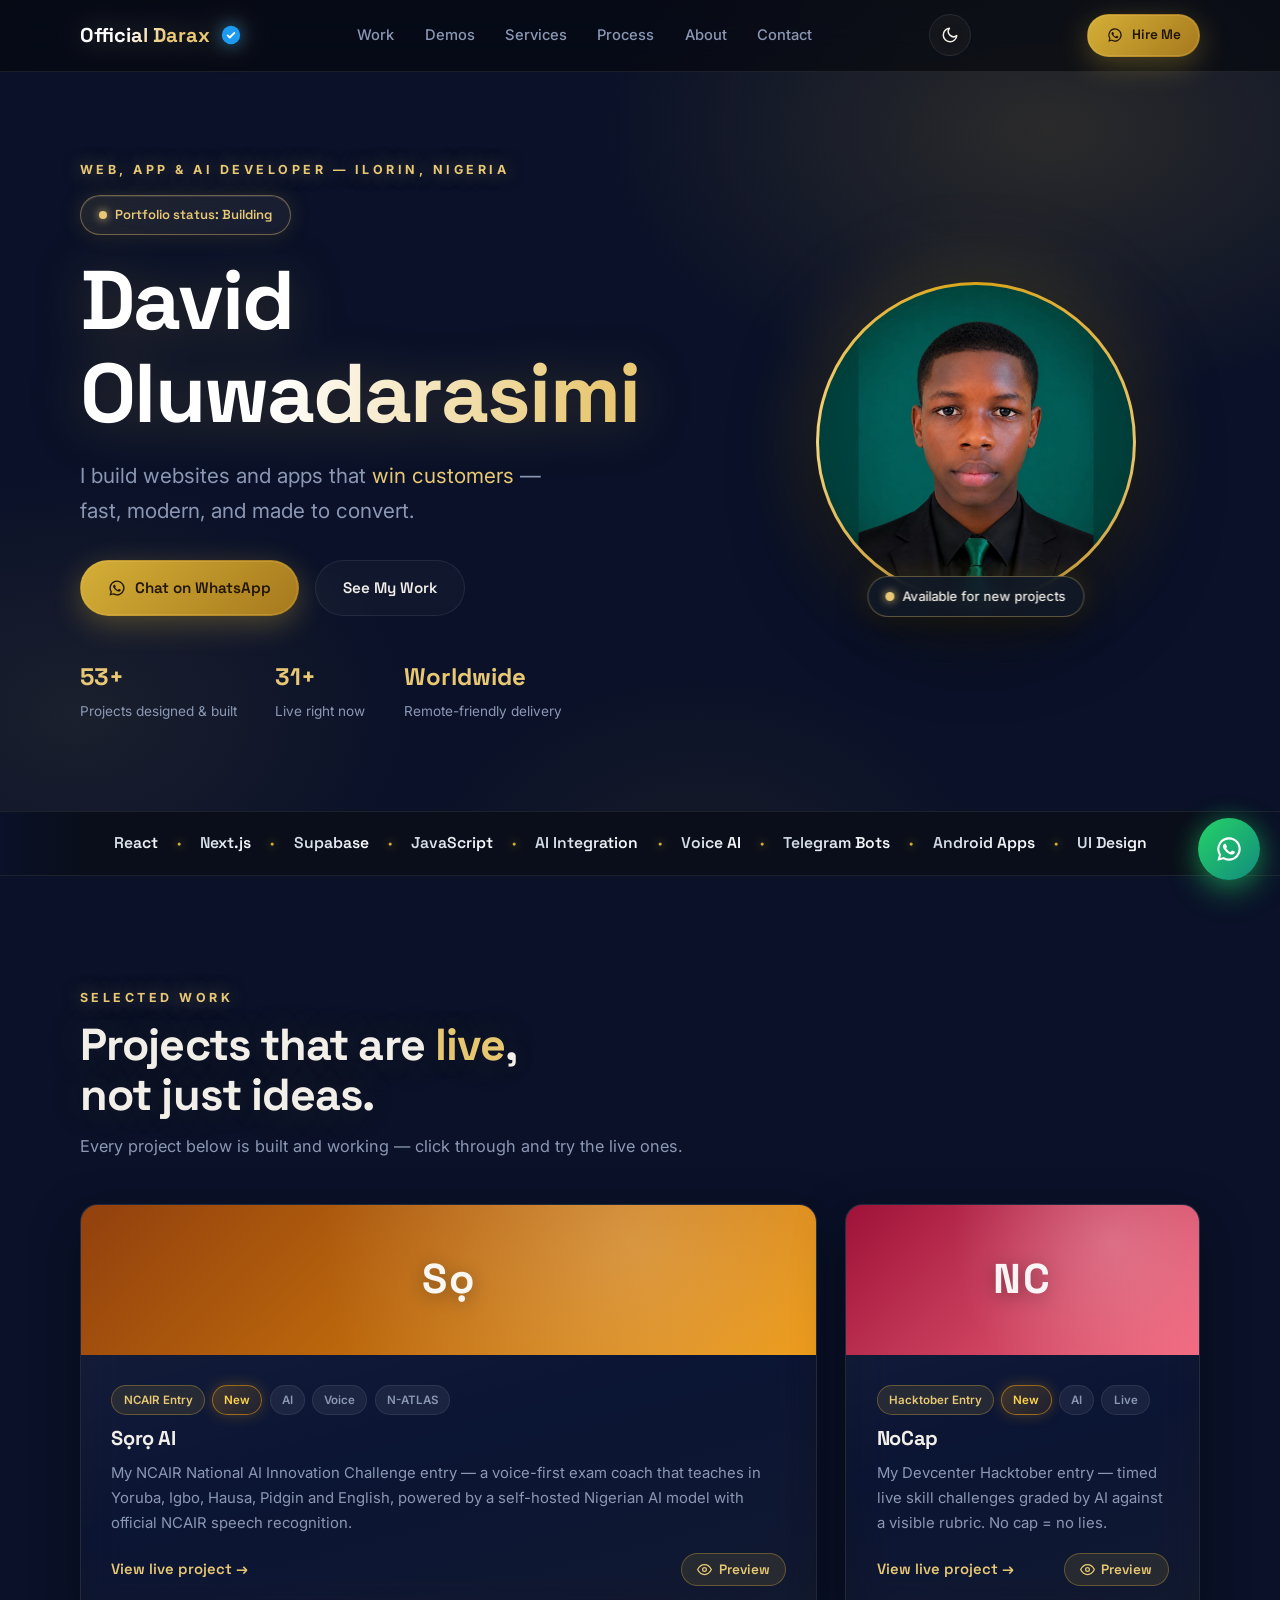
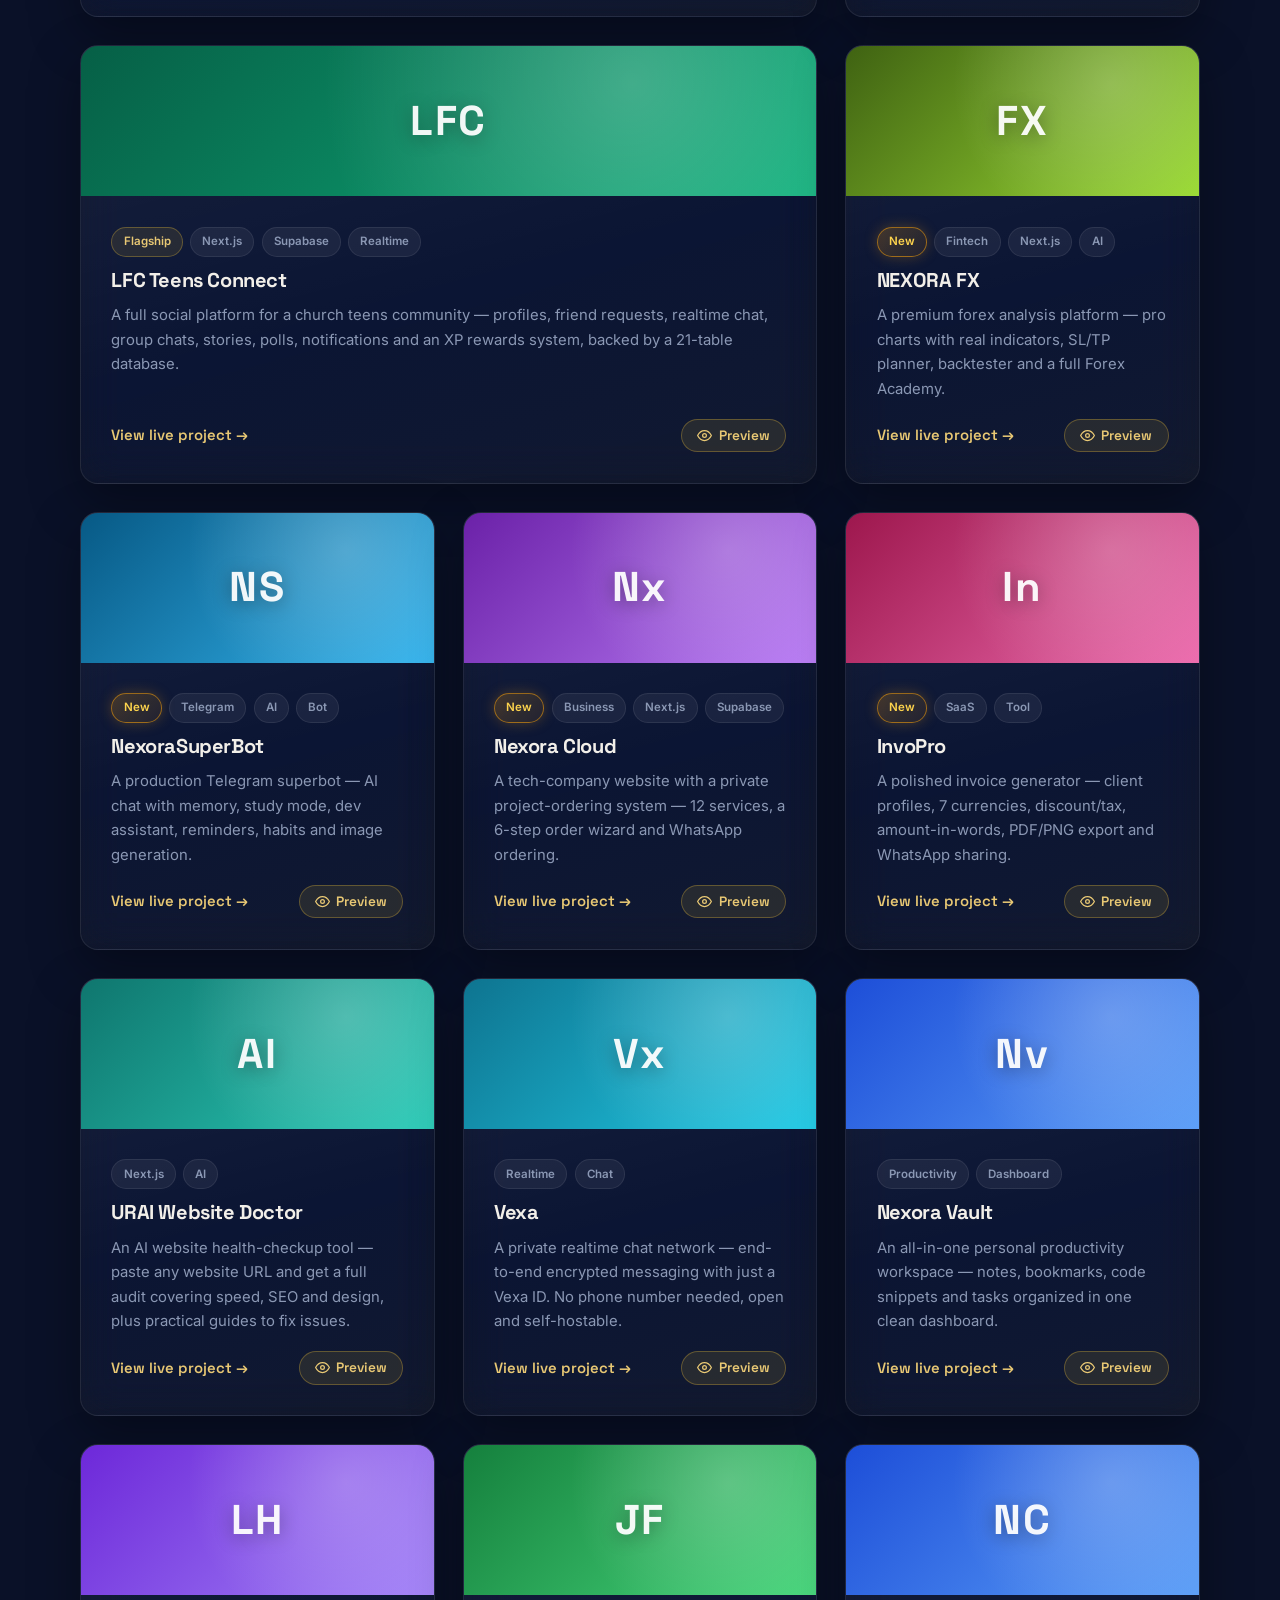
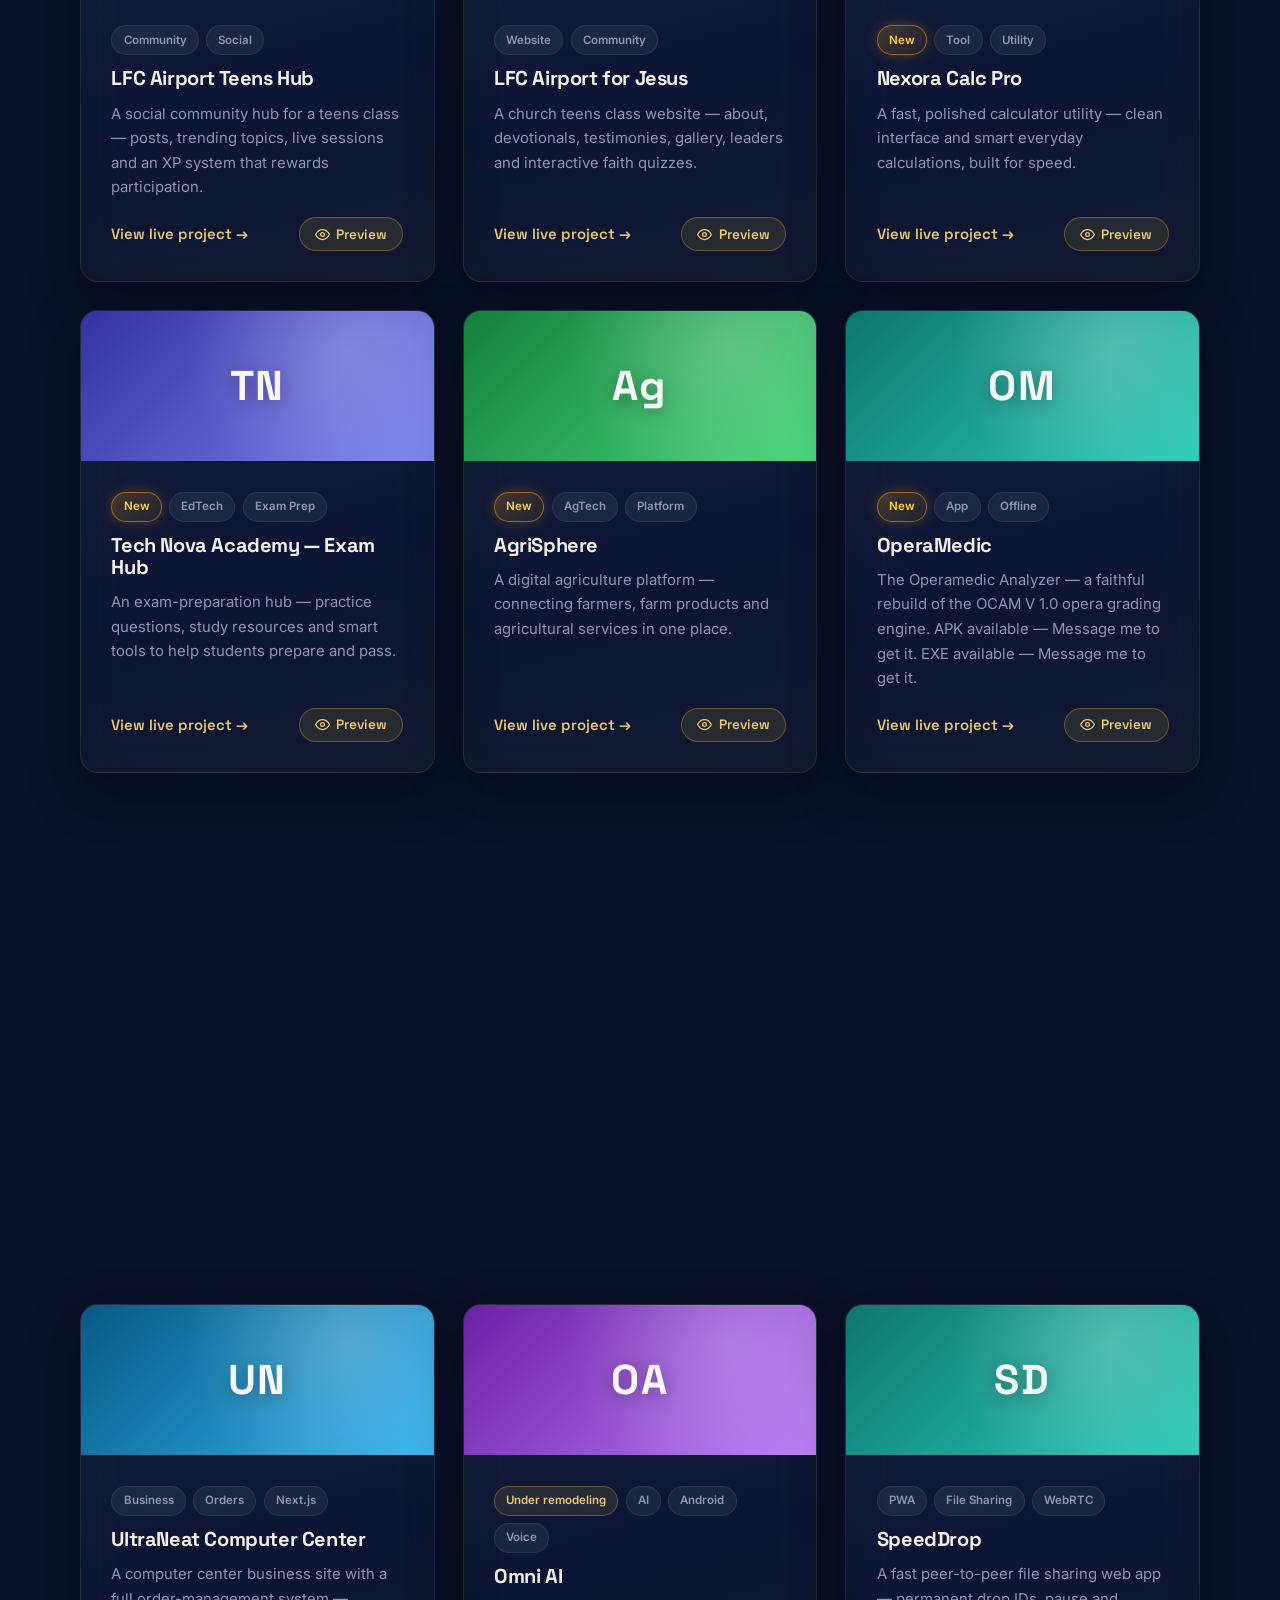
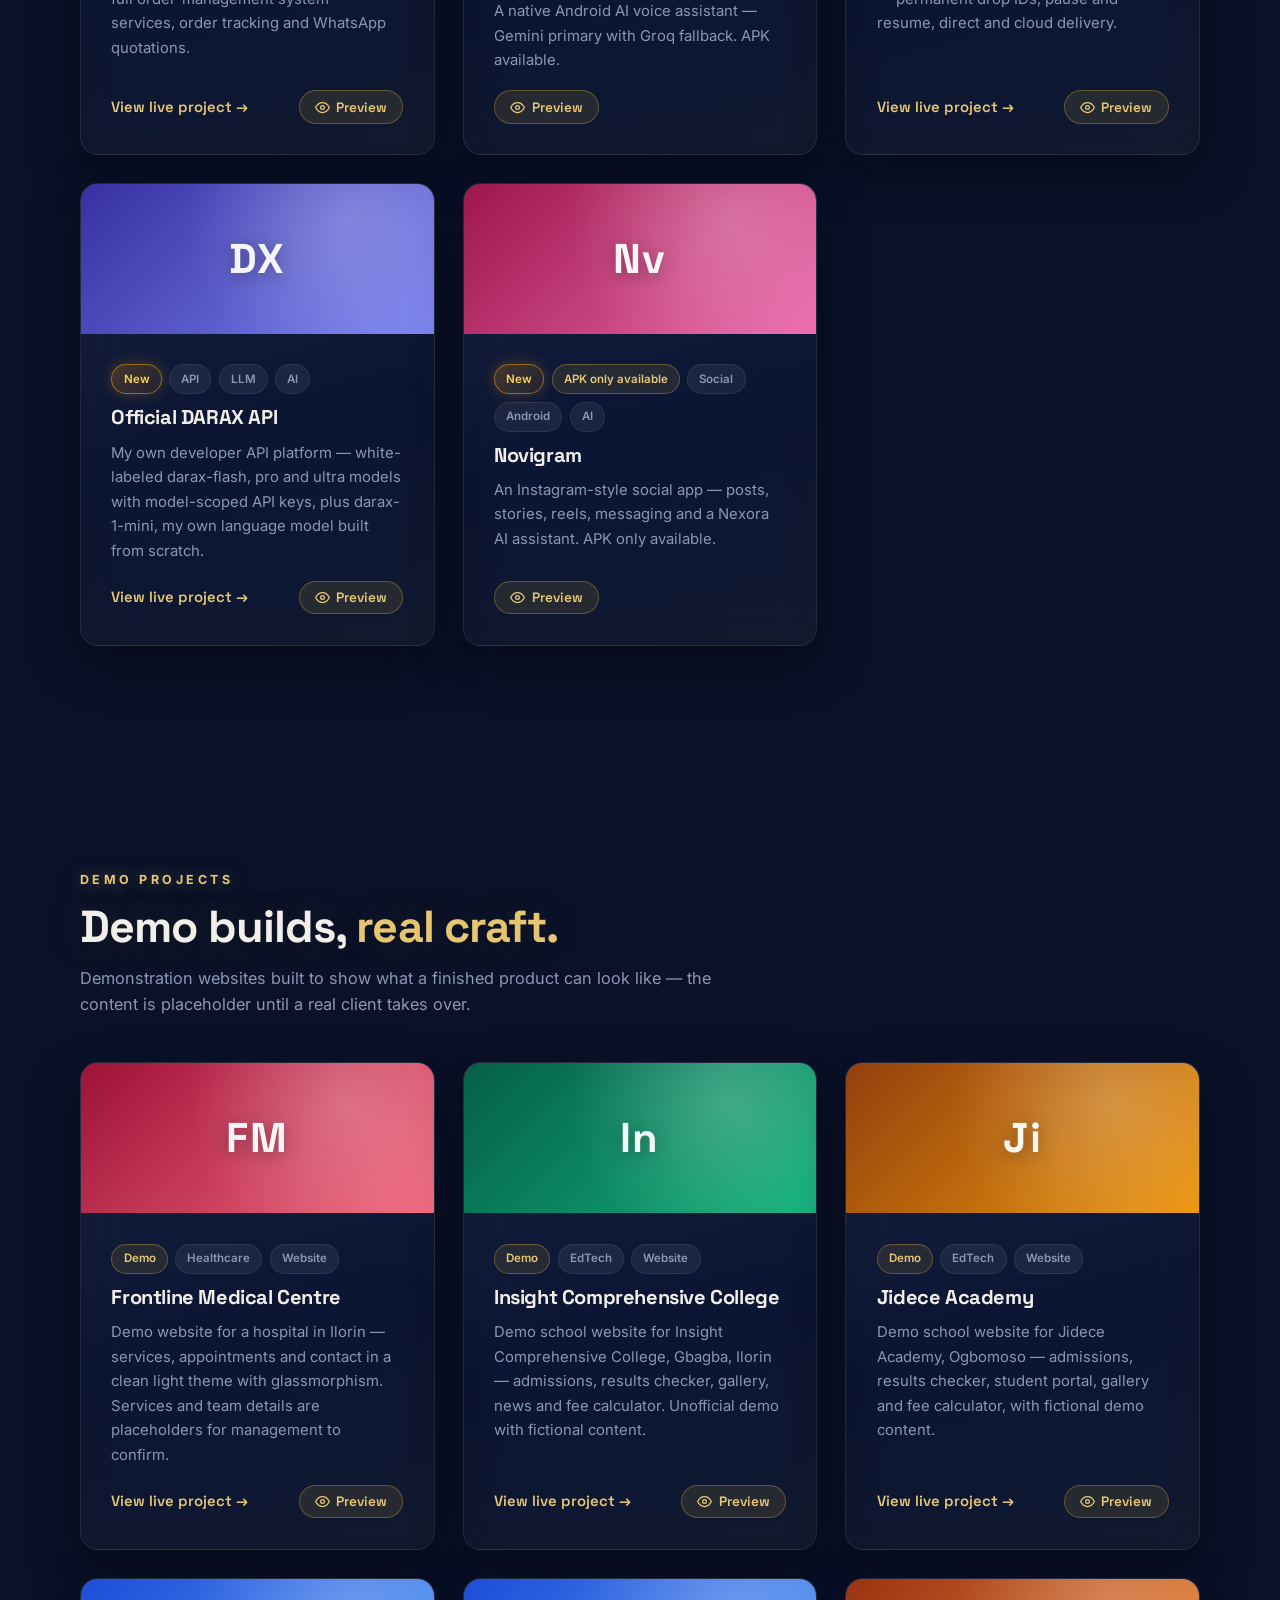
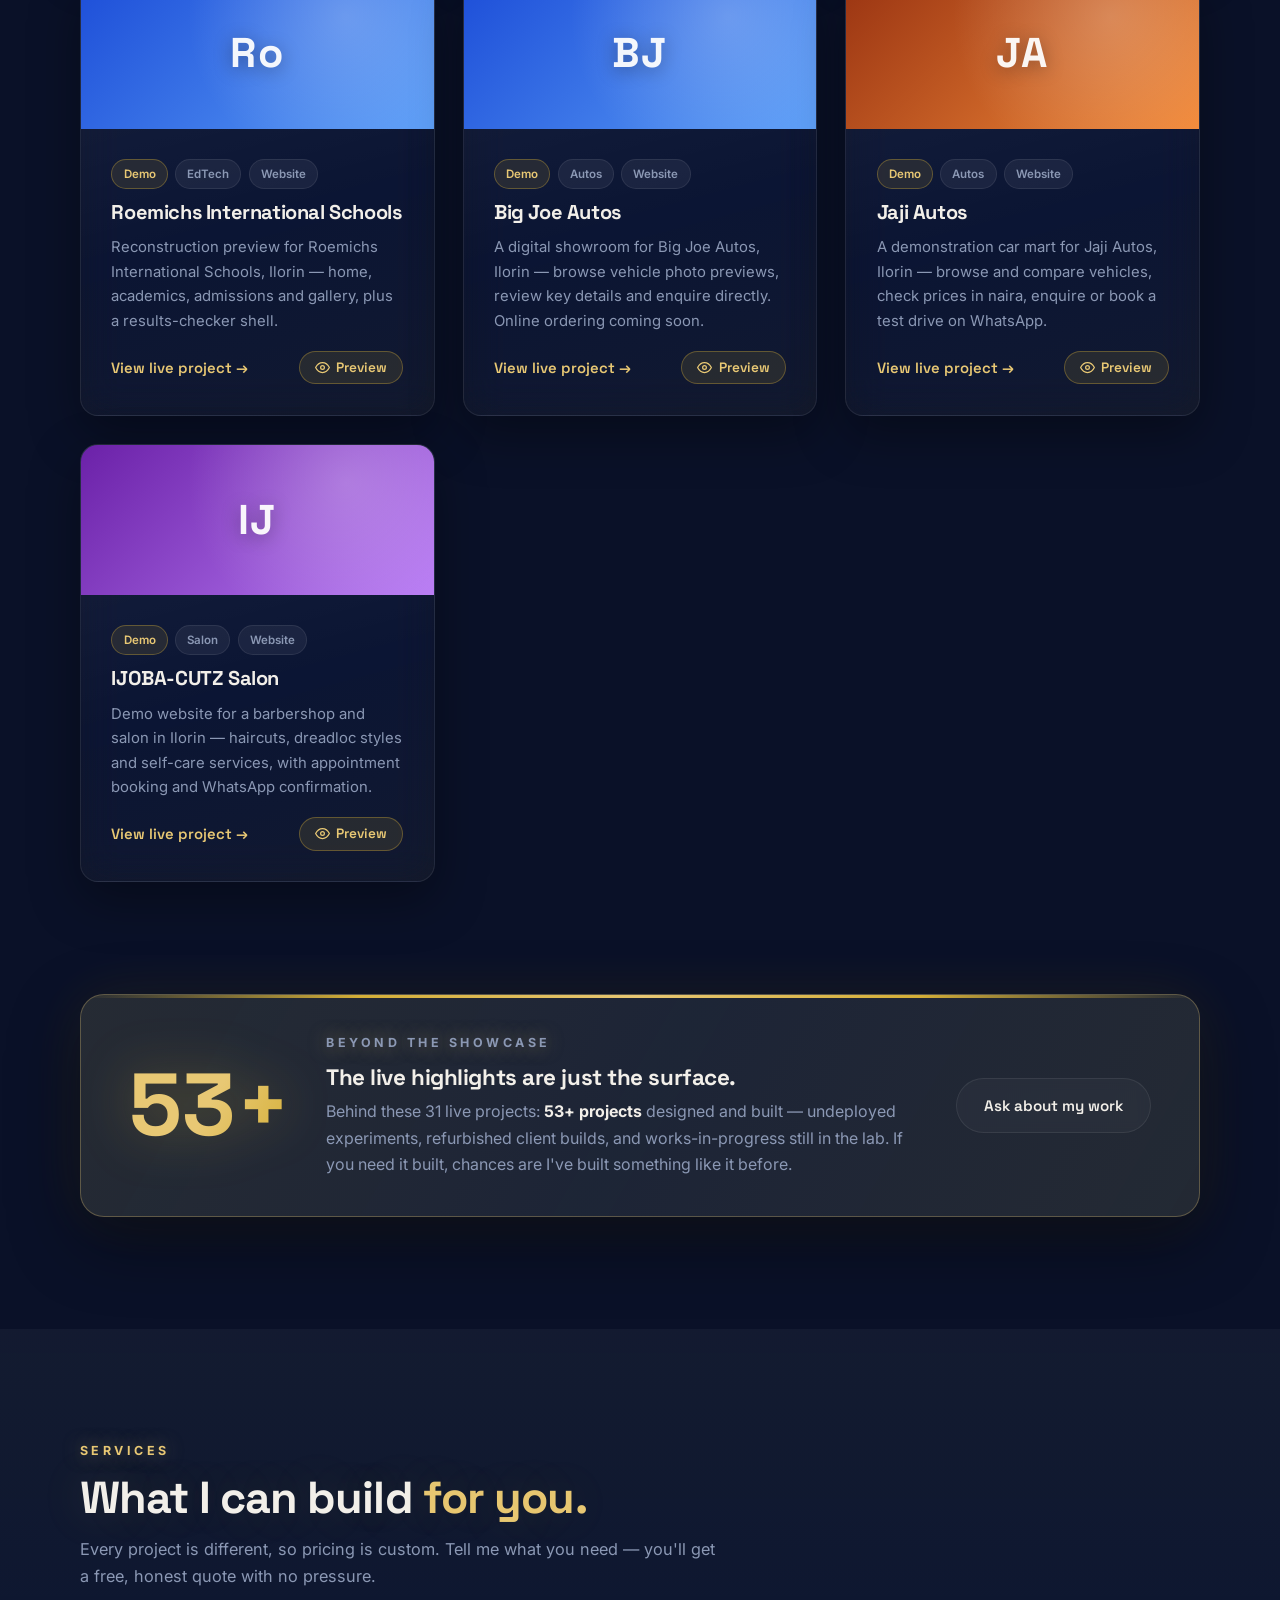
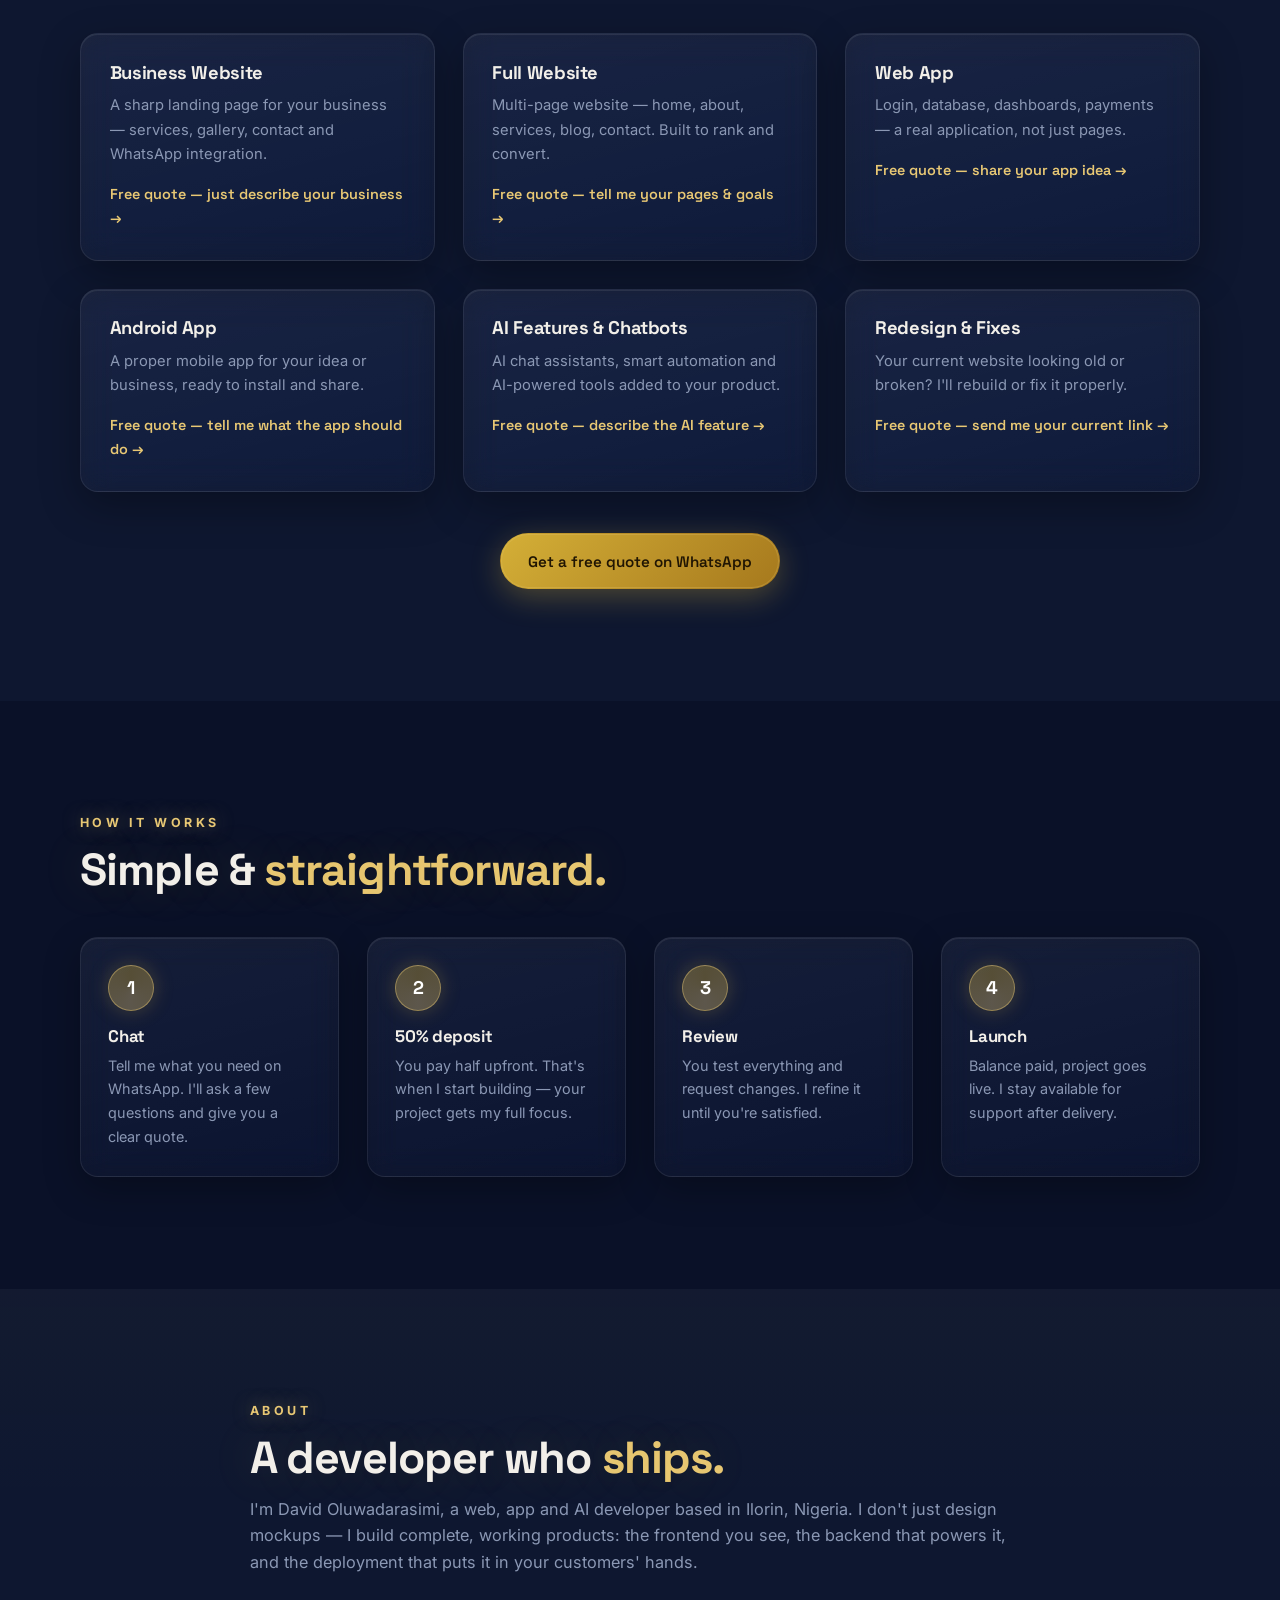
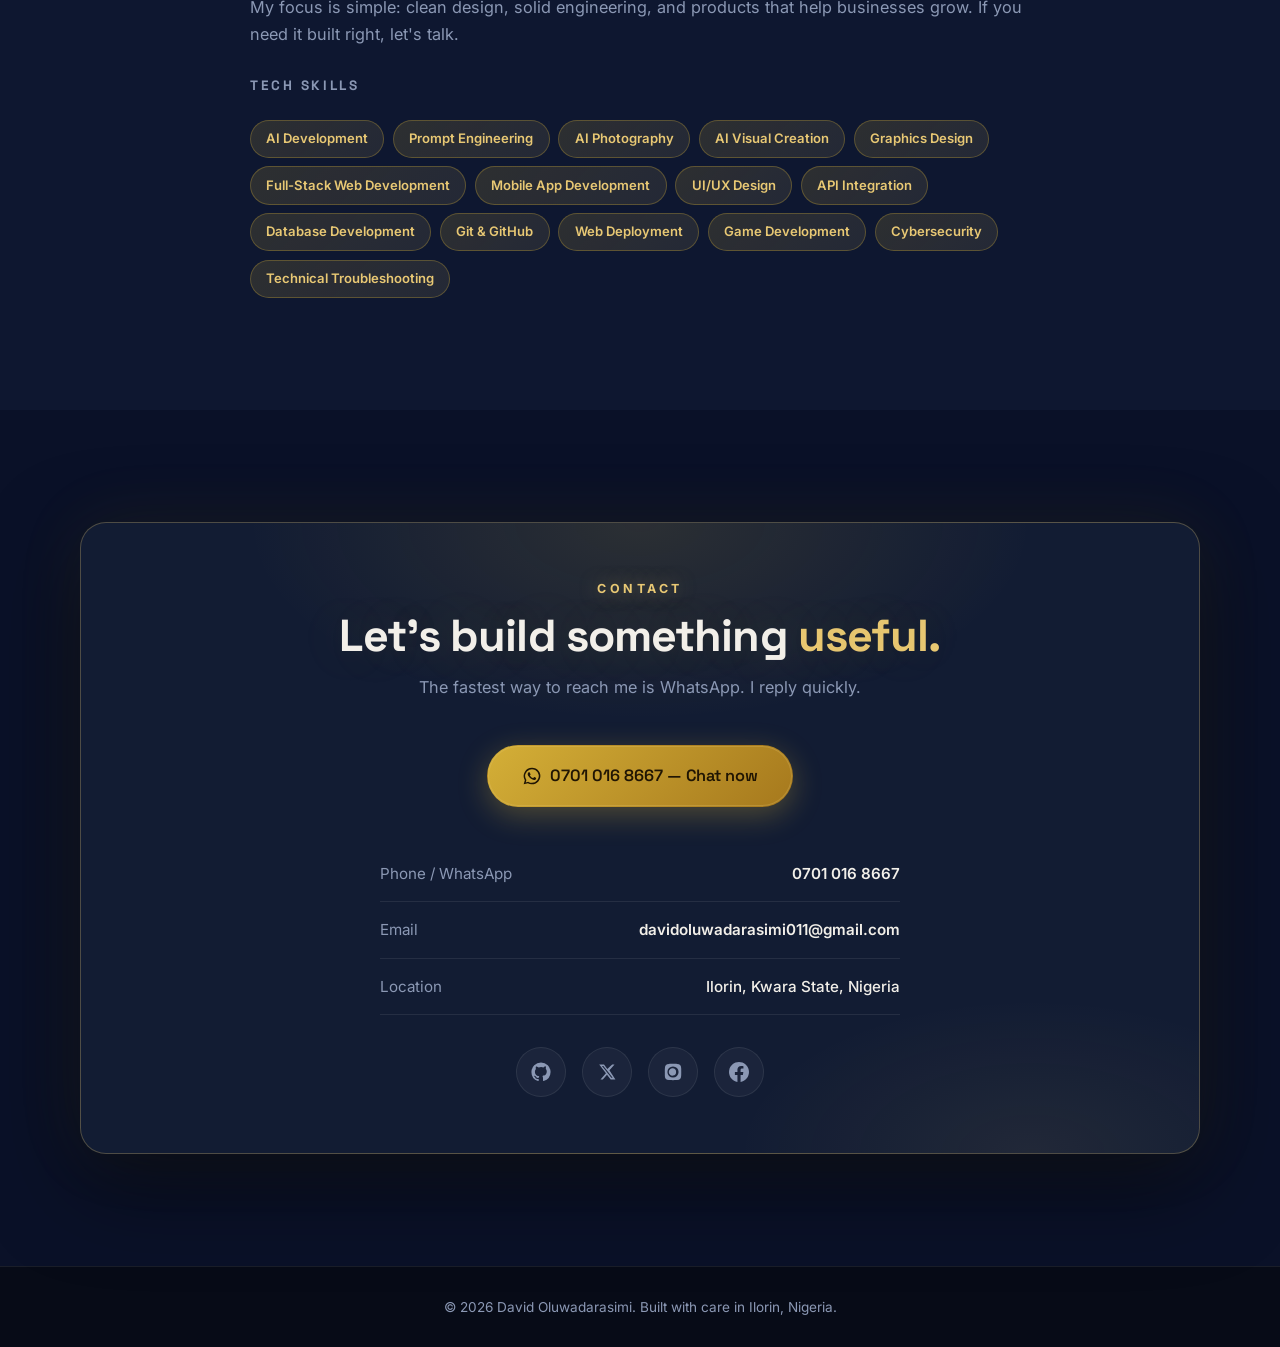
==== commit b166ef19: "Polish: cleaner spacing rhythm + project Preview modal (original design kept)" ====
--- a/index.html
+++ b/index.html
@@ -3,51 +3,51 @@
 <head>
 <meta charset="UTF-8">
 <meta name="viewport" content="width=device-width, initial-scale=1.0">
-<script>
-/* Theme bootstrap — runs before first paint so there is no flash of the wrong theme. */
-document.documentElement.classList.add('js');
-(function(){try{var s=localStorage.getItem('portfolio-theme');var t=(s==='light'||s==='dark')?s:(window.matchMedia&&window.matchMedia('(prefers-color-scheme: light)').matches?'light':'dark');document.documentElement.setAttribute('data-theme',t);}catch(e){document.documentElement.setAttribute('data-theme','dark');}})();
-</script>
-<title>Official Darax — David Oluwadarasimi | Independent Developer, AI Builder &amp; Software Creator</title>
-<meta name="description" content="Official Darax is the portfolio of David Oluwadarasimi — an independent developer, AI builder and software creator in Ilorin, Nigeria. Explore live AI products, web apps, mobile apps and developer tools, and preview them right on the page.">
+<title>David Oluwadarasimi — Independent Developer, AI Builder & Software Creator</title>
+<meta name="description" content="David Oluwadarasimi is an independent developer, AI builder and software creator building fast, modern websites, mobile apps and AI products for businesses, creators and communities. Based in Ilorin, Nigeria. Available worldwide.">
 <link rel="canonical" href="https://theofficialdarasimi.vercel.app/">
 <meta name="robots" content="index, follow, max-image-preview:large">
 <meta name="author" content="David Oluwadarasimi">
-<meta name="theme-color" id="themeColor" content="#0B0D0F">
-<meta name="color-scheme" content="dark light">
+<meta name="theme-color" content="#0A1128">
 
 <!-- ============ OPEN GRAPH (Facebook, WhatsApp, LinkedIn) ============ -->
 <meta property="og:type" content="website">
-<meta property="og:site_name" content="Official Darax — David Oluwadarasimi">
-<meta property="og:title" content="Official Darax — David Oluwadarasimi | Independent Developer, AI Builder &amp; Software Creator">
-<meta property="og:description" content="Independent developer, AI builder and software creator. Live AI products, web apps and mobile apps — built in Ilorin, Nigeria, available worldwide.">
+<meta property="og:site_name" content="David Oluwadarasimi">
+<meta property="og:title" content="David Oluwadarasimi — Independent Developer, AI Builder & Software Creator">
+<meta property="og:description" content="Independent developer, AI builder and software creator. Fast, modern websites, mobile apps and AI products — built in Ilorin, Nigeria, available worldwide.">
 <meta property="og:url" content="https://theofficialdarasimi.vercel.app/">
 <meta property="og:image" content="https://theofficialdarasimi.vercel.app/assets/david.jpg">
-<meta property="og:image:width" content="1024">
-<meta property="og:image:height" content="1024">
+<meta property="og:image:width" content="957">
+<meta property="og:image:height" content="1280">
 <meta property="og:image:alt" content="David Oluwadarasimi — independent developer, AI builder and software creator">
 <meta property="og:locale" content="en_NG">
 
 <!-- ============ TWITTER / X CARD ============ -->
 <meta name="twitter:card" content="summary_large_image">
-<meta name="twitter:site" content="@DaraDav11">
-<meta name="twitter:creator" content="@DaraDav11">
-<meta name="twitter:title" content="Official Darax — David Oluwadarasimi | Independent Developer, AI Builder &amp; Software Creator">
-<meta name="twitter:description" content="Independent developer, AI builder and software creator. Live AI products, web apps and mobile apps — built in Ilorin, Nigeria, available worldwide.">
+<meta name="twitter:title" content="David Oluwadarasimi — Independent Developer, AI Builder & Software Creator">
+<meta name="twitter:description" content="Independent developer, AI builder and software creator. Fast, modern websites, mobile apps and AI products — built in Ilorin, Nigeria, available worldwide.">
 <meta name="twitter:image" content="https://theofficialdarasimi.vercel.app/assets/david.jpg">
 <meta name="twitter:image:alt" content="David Oluwadarasimi — independent developer, AI builder and software creator">
 
-<!-- ============ GOOGLE SEARCH CONSOLE OWNERSHIP VERIFICATION (keep) ============ -->
+<!-- ============ GOOGLE SEARCH CONSOLE OWNERSHIP VERIFICATION ============
+     HOW TO VERIFY THIS SITE IN SEARCH CONSOLE:
+     1. Go to https://search.google.com/search-console and add the property
+        "https://theofficialdarasimi.vercel.app/" (choose the URL-prefix option).
+     2. Pick the "HTML tag" verification method. Google will show you a tag like:
+        <meta name="google-site-verification" content="PASTE_YOUR_OWN_CODE_HERE">
+     3. Copy YOUR OWN tag exactly as Google gives it, and paste it on the line
+        directly below this comment. Then redeploy the site.
+     4. Click "Verify" inside Search Console.
+     Do NOT invent or guess a token — only the exact code from your own
+     Google Search Console account will work. -->
 <meta name="google-site-verification" content="WynkTMeLjBQzDSQi39QADh4HeMOKI_uzd3b1QPLzRDs">
-
-<link rel="icon" href="data:image/svg+xml,%3Csvg xmlns='http://www.w3.org/2000/svg' viewBox='0 0 64 64'%3E%3Crect width='64' height='64' rx='14' fill='%230B0D0F'/%3E%3Ctext x='32' y='44' font-family='Georgia,serif' font-size='36' font-style='italic' fill='%233FBF8C' text-anchor='middle'%3ED%3C/text%3E%3C/svg%3E">
+<link rel="icon" href="data:image/svg+xml,%3Csvg xmlns='http://www.w3.org/2000/svg' viewBox='0 0 64 64'%3E%3Crect width='64' height='64' rx='14' fill='%2307100c'/%3E%3Ctext x='32' y='44' font-family='Arial,sans-serif' font-size='36' font-weight='bold' fill='%2310b981' text-anchor='middle'%3ED%3C/text%3E%3C/svg%3E">
 <link rel="preconnect" href="https://fonts.googleapis.com">
 <link rel="preconnect" href="https://fonts.gstatic.com" crossorigin>
-<link href="https://fonts.googleapis.com/css2?family=Instrument+Serif:ital@0;1&family=Inter:wght@400;500;600&family=JetBrains+Mono:wght@400;500&display=swap" rel="stylesheet">
-<link rel="preload" as="image" href="assets/david-800.webp" type="image/webp">
+<link href="https://fonts.googleapis.com/css2?family=Space+Grotesk:wght@400;500;600;700&family=Inter:wght@400;500;600&display=swap" rel="stylesheet">
 <link rel="stylesheet" href="styles.css">
 
-<!-- ============ STRUCTURED DATA (Schema.org) — Person + WebSite + Projects ============ -->
+<!-- ============ STRUCTURED DATA (Schema.org) — Person + WebSite ============ -->
 <script type="application/ld+json">
 {
   "@context": "https://schema.org",
@@ -56,7 +56,6 @@
       "@type": "Person",
       "@id": "https://theofficialdarasimi.vercel.app/#person",
       "name": "David Oluwadarasimi",
-      "alternateName": "Official Darax",
       "url": "https://theofficialdarasimi.vercel.app/",
       "image": "https://theofficialdarasimi.vercel.app/assets/david.jpg",
       "jobTitle": "Independent Developer, AI Builder, Software Creator",
@@ -93,1163 +92,592 @@
       "@type": "WebSite",
       "@id": "https://theofficialdarasimi.vercel.app/#website",
       "url": "https://theofficialdarasimi.vercel.app/",
-      "name": "Official Darax — David Oluwadarasimi",
-      "alternateName": "David Oluwadarasimi",
+      "name": "David Oluwadarasimi",
       "description": "Portfolio of David Oluwadarasimi — independent developer, AI builder and software creator. Live websites, mobile apps and AI products built in Ilorin, Nigeria.",
       "inLanguage": "en",
       "author": { "@id": "https://theofficialdarasimi.vercel.app/#person" },
       "publisher": { "@id": "https://theofficialdarasimi.vercel.app/#person" }
-    },
-    {
-  "@type": "ItemList",
-  "@id": "https://theofficialdarasimi.vercel.app/#projects",
-  "name": "Projects by David Oluwadarasimi",
-  "numberOfItems": 29,
-  "itemListElement": [
-    {
-      "@type": "ListItem",
-      "position": 1,
-      "item": {
-        "@type": "CreativeWork",
-        "name": "Sọrọ AI",
-        "url": "https://naijasoroai.vercel.app",
-        "description": "My NCAIR National AI Innovation Challenge entry — a voice-first exam coach that teaches in Yoruba, Igbo, Hausa, Pidgin and English, powered by a self-hosted Nigerian AI model with official NCAIR speech recognition.",
-        "creator": {
-          "@id": "https://theofficialdarasimi.vercel.app/#person"
-        }
-      }
-    },
-    {
-      "@type": "ListItem",
-      "position": 2,
-      "item": {
-        "@type": "CreativeWork",
-        "name": "LFC Teens Connect",
-        "url": "https://lfcteensconnect.vercel.app/",
-        "description": "A full social platform for a church teens community — profiles, friend requests, realtime chat, group chats, stories, polls, notifications and an XP rewards system, backed by a 21-table database.",
-        "creator": {
-          "@id": "https://theofficialdarasimi.vercel.app/#person"
-        }
-      }
-    },
-    {
-      "@type": "ListItem",
-      "position": 3,
-      "item": {
-        "@type": "CreativeWork",
-        "name": "NoCap",
-        "url": "https://nocap.rumptycloud.app",
-        "description": "My Devcenter Hacktober entry — timed live skill challenges graded by AI against a visible rubric. No cap = no lies.",
-        "creator": {
-          "@id": "https://theofficialdarasimi.vercel.app/#person"
-        }
-      }
-    },
-    {
-      "@type": "ListItem",
-      "position": 4,
-      "item": {
-        "@type": "CreativeWork",
-        "name": "NEXORA FX",
-        "url": "https://nexora-fx-gamma.vercel.app",
-        "description": "A premium forex analysis platform — pro charts with real indicators, SL/TP planner, backtester and a full Forex Academy.",
-        "creator": {
-          "@id": "https://theofficialdarasimi.vercel.app/#person"
-        }
-      }
-    },
-    {
-      "@type": "ListItem",
-      "position": 5,
-      "item": {
-        "@type": "CreativeWork",
-        "name": "NexoraSuperBot",
-        "url": "https://t.me/Nexora_SuperBot",
-        "description": "A production Telegram superbot — AI chat with memory, study mode, dev assistant, reminders, habits and image generation.",
-        "creator": {
-          "@id": "https://theofficialdarasimi.vercel.app/#person"
-        }
-      }
-    },
-    {
-      "@type": "ListItem",
-      "position": 6,
-      "item": {
-        "@type": "CreativeWork",
-        "name": "Nexora Cloud",
-        "url": "https://nexorabydavy.vercel.app",
-        "description": "A tech-company website with a private project-ordering system — 12 services, a 6-step order wizard and WhatsApp ordering.",
-        "creator": {
-          "@id": "https://theofficialdarasimi.vercel.app/#person"
-        }
-      }
-    },
-    {
-      "@type": "ListItem",
-      "position": 7,
-      "item": {
-        "@type": "CreativeWork",
-        "name": "InvoPro",
-        "url": "https://invoprogen.vercel.app",
-        "description": "A polished invoice generator — client profiles, 7 currencies, discount/tax, amount-in-words, PDF/PNG export and WhatsApp sharing.",
-        "creator": {
-          "@id": "https://theofficialdarasimi.vercel.app/#person"
-        }
-      }
-    },
-    {
-      "@type": "ListItem",
-      "position": 8,
-      "item": {
-        "@type": "CreativeWork",
-        "name": "URAI Website Doctor",
-        "url": "https://uraiwebsitedoctor.vercel.app",
-        "description": "An AI website health-checkup tool — paste any website URL and get a full audit covering speed, SEO and design, plus practical guides to fix issues.",
-        "creator": {
-          "@id": "https://theofficialdarasimi.vercel.app/#person"
-        }
-      }
-    },
-    {
-      "@type": "ListItem",
-      "position": 9,
-      "item": {
-        "@type": "CreativeWork",
-        "name": "Vexa",
-        "url": "https://vexapro.vercel.app/",
-        "description": "A private realtime chat network — end-to-end encrypted messaging with just a Vexa ID. No phone number needed, open and self-hostable.",
-        "creator": {
-          "@id": "https://theofficialdarasimi.vercel.app/#person"
-        }
-      }
-    },
-    {
-      "@type": "ListItem",
-      "position": 10,
-      "item": {
-        "@type": "CreativeWork",
-        "name": "Nexora Vault",
-        "url": "https://nexora-vault-one.vercel.app/",
-        "description": "An all-in-one personal productivity workspace — notes, bookmarks, code snippets and tasks organized in one clean dashboard.",
-        "creator": {
-          "@id": "https://theofficialdarasimi.vercel.app/#person"
-        }
-      }
-    },
-    {
-      "@type": "ListItem",
-      "position": 11,
-      "item": {
-        "@type": "CreativeWork",
-        "name": "LFC Airport Teens Hub",
-        "url": "https://lfcsocialteens.vercel.app",
-        "description": "A social community hub for a teens class — posts, trending topics, live sessions and an XP system that rewards participation.",
-        "creator": {
-          "@id": "https://theofficialdarasimi.vercel.app/#person"
-        }
-      }
-    },
-    {
-      "@type": "ListItem",
-      "position": 12,
-      "item": {
-        "@type": "CreativeWork",
-        "name": "LFC Airport for Jesus",
-        "url": "https://lfcairportforjesus.vercel.app",
-        "description": "A church teens class website — about, devotionals, testimonies, gallery, leaders and interactive faith quizzes.",
-        "creator": {
-          "@id": "https://theofficialdarasimi.vercel.app/#person"
-        }
-      }
-    },
-    {
-      "@type": "ListItem",
-      "position": 13,
-      "item": {
-        "@type": "CreativeWork",
-        "name": "Nexora Calc Pro",
-        "url": "https://nexoracalcpro.vercel.app",
-        "description": "A fast, polished calculator utility — clean interface and smart everyday calculations, built for speed.",
-        "creator": {
-          "@id": "https://theofficialdarasimi.vercel.app/#person"
-        }
-      }
-    },
-    {
-      "@type": "ListItem",
-      "position": 14,
-      "item": {
-        "@type": "CreativeWork",
-        "name": "Tech Nova Academy — Exam Hub",
-        "url": "https://nova-exam-hub.base44.app",
-        "description": "An exam-preparation hub — practice questions, study resources and smart tools to help students prepare and pass.",
-        "creator": {
-          "@id": "https://theofficialdarasimi.vercel.app/#person"
-        }
-      }
-    },
-    {
-      "@type": "ListItem",
-      "position": 15,
-      "item": {
-        "@type": "CreativeWork",
-        "name": "AgriSphere",
-        "url": "https://agrisphereworld.vercel.app",
-        "description": "A digital agriculture platform — connecting farmers, farm products and agricultural services in one place.",
-        "creator": {
-          "@id": "https://theofficialdarasimi.vercel.app/#person"
-        }
-      }
-    },
-    {
-      "@type": "ListItem",
-      "position": 16,
-      "item": {
-        "@type": "CreativeWork",
-        "name": "OperaMedic",
-        "url": "https://opera-metric-core.base44.app",
-        "description": "The Operamedic Analyzer — a faithful rebuild of the OCAM V 1.0 opera grading engine. APK and EXE builds are available on request.",
-        "creator": {
-          "@id": "https://theofficialdarasimi.vercel.app/#person"
-        }
-      }
-    },
-    {
-      "@type": "ListItem",
-      "position": 17,
-      "item": {
-        "@type": "CreativeWork",
-        "name": "9Ja Speak",
-        "url": "https://9jaspeak.vercel.app",
-        "description": "An AI companion web app — streaming chat, voice input, Nigerian languages (Yoruba, Hausa, Igbo, Pidgin), memory and light/dark themes.",
-        "creator": {
-          "@id": "https://theofficialdarasimi.vercel.app/#person"
-        }
-      }
-    },
-    {
-      "@type": "ListItem",
-      "position": 18,
-      "item": {
-        "@type": "CreativeWork",
-        "name": "GhostQuant",
-        "url": "https://ghostquantfx.vercel.app",
-        "description": "An automated forex trading bot — Analyze, Decide, Execute. Demo and Real modes trading through a connected MT5 bridge, with a full risk shield.",
-        "creator": {
-          "@id": "https://theofficialdarasimi.vercel.app/#person"
-        }
-      }
-    },
-    {
-      "@type": "ListItem",
-      "position": 19,
-      "item": {
-        "@type": "CreativeWork",
-        "name": "Mun's Haven",
-        "url": "https://munshaven.vercel.app",
-        "description": "A premium feminine boutique — hair and jewellery, with a real storefront, owner dashboard and WhatsApp enquiries.",
-        "creator": {
-          "@id": "https://theofficialdarasimi.vercel.app/#person"
-        }
-      }
-    },
-    {
-      "@type": "ListItem",
-      "position": 20,
-      "item": {
-        "@type": "CreativeWork",
-        "name": "UltraNeat Computer Center",
-        "url": "https://ultraneatcomputercenter.vercel.app",
-        "description": "A computer center business site with a full order-management system — services, order tracking and WhatsApp quotations.",
-        "creator": {
-          "@id": "https://theofficialdarasimi.vercel.app/#person"
-        }
-      }
-    },
-    {
-      "@type": "ListItem",
-      "position": 21,
-      "item": {
-        "@type": "CreativeWork",
-        "name": "SpeedDrop",
-        "url": "https://bestspeeddrop.vercel.app",
-        "description": "A fast peer-to-peer file sharing web app — permanent drop IDs, pause and resume, direct and cloud delivery.",
-        "creator": {
-          "@id": "https://theofficialdarasimi.vercel.app/#person"
-        }
-      }
-    },
-    {
-      "@type": "ListItem",
-      "position": 22,
-      "item": {
-        "@type": "CreativeWork",
-        "name": "Official DARAX API",
-        "url": "https://officialdaraxapi.vercel.app",
-        "description": "My own developer API platform — white-labeled darax-flash, pro and ultra models with model-scoped API keys, plus darax-1-mini, my own language model built from scratch.",
-        "creator": {
-          "@id": "https://theofficialdarasimi.vercel.app/#person"
-        }
-      }
-    },
-    {
-      "@type": "ListItem",
-      "position": 23,
-      "item": {
-        "@type": "CreativeWork",
-        "name": "Frontline Medical Centre",
-        "url": "https://frontlinehospital.vercel.app",
-        "description": "Demo website for a hospital in Ilorin — services, appointments and contact in a clean light theme with glassmorphism. Services and team details are placeholders for management to confirm.",
-        "creator": {
-          "@id": "https://theofficialdarasimi.vercel.app/#person"
-        }
-      }
-    },
-    {
-      "@type": "ListItem",
-      "position": 24,
-      "item": {
-        "@type": "CreativeWork",
-        "name": "Insight Comprehensive College",
-        "url": "https://insightcomprehensive.vercel.app",
-        "description": "Demo school website for Insight Comprehensive College, Gbagba, Ilorin — admissions, results checker, gallery, news and fee calculator. Unofficial demo with fictional content.",
-        "creator": {
-          "@id": "https://theofficialdarasimi.vercel.app/#person"
-        }
-      }
-    },
-    {
-      "@type": "ListItem",
-      "position": 25,
-      "item": {
-        "@type": "CreativeWork",
-        "name": "Jidece Academy",
-        "url": "https://jideceacademy.vercel.app",
-        "description": "Demo school website for Jidece Academy, Ogbomoso — admissions, results checker, student portal, gallery and fee calculator, with fictional demo content.",
-        "creator": {
-          "@id": "https://theofficialdarasimi.vercel.app/#person"
-        }
-      }
-    },
-    {
-      "@type": "ListItem",
-      "position": 26,
-      "item": {
-        "@type": "CreativeWork",
-        "name": "Roemichs International Schools",
-        "url": "https://roemichsschools.vercel.app",
-        "description": "Reconstruction preview for Roemichs International Schools, Ilorin — home, academics, admissions and gallery, plus a results-checker shell.",
-        "creator": {
-          "@id": "https://theofficialdarasimi.vercel.app/#person"
-        }
-      }
-    },
-    {
-      "@type": "ListItem",
-      "position": 27,
-      "item": {
-        "@type": "CreativeWork",
-        "name": "Big Joe Autos",
-        "url": "https://bigjoeautos.vercel.app",
-        "description": "A digital showroom for Big Joe Autos, Ilorin — browse vehicle photo previews, review key details and enquire directly. Online ordering coming soon.",
-        "creator": {
-          "@id": "https://theofficialdarasimi.vercel.app/#person"
-        }
-      }
-    },
-    {
-      "@type": "ListItem",
-      "position": 28,
-      "item": {
-        "@type": "CreativeWork",
-        "name": "Jaji Autos",
-        "url": "https://jajiautos.vercel.app",
-        "description": "A demonstration car mart for Jaji Autos, Ilorin — browse and compare vehicles, check prices in naira, enquire or book a test drive on WhatsApp.",
-        "creator": {
-          "@id": "https://theofficialdarasimi.vercel.app/#person"
-        }
-      }
-    },
-    {
-      "@type": "ListItem",
-      "position": 29,
-      "item": {
-        "@type": "CreativeWork",
-        "name": "IJOBA-CUTZ Salon",
-        "url": "https://ijobacutz.vercel.app",
-        "description": "Demo website for a barbershop and salon in Ilorin — haircuts, dreadloc styles and self-care services, with appointment booking and WhatsApp confirmation.",
-        "creator": {
-          "@id": "https://theofficialdarasimi.vercel.app/#person"
-        }
-      }
     }
-  ]
-}
   ]
 }
 </script>
 </head>
 <body>
-<a class="skip-link" href="#main">Skip to content</a>
 
 <!-- ============ NAV ============ -->
 <header class="nav" id="nav">
-  <div class="nav__inner container">
-    <a href="#top" class="brand" aria-label="Official Darax — back to top">
-      <span class="brand__mark" aria-hidden="true">D</span>
-      <span class="brand__name">Official Darax</span>
+  <div class="nav-inner">
+    <a href="#top" class="logo">Official Darax <span class="verified-badge" aria-label="Verified"><svg viewBox="0 0 24 24" width="20" height="20" aria-hidden="true"><circle cx="12" cy="12" r="11" fill="#1D9BF0"/><path d="M8 12.5l2.5 2.5L16 9.5" fill="none" stroke="#fff" stroke-width="2.2" stroke-linecap="round" stroke-linejoin="round"/></svg></span></a>
+    <nav class="nav-links" id="navLinks">
+      <a href="#work">Work</a>
+      <a href="#demos">Demos</a>
+      <a href="#services">Services</a>
+      <a href="#process">Process</a>
+      <a href="#about">About</a>
+      <a href="#contact">Contact</a>
+    </nav>
+    <button class="theme-toggle" id="themeToggle" aria-label="Switch between light and dark theme">
+      <svg class="icon-moon" viewBox="0 0 24 24" width="18" height="18" fill="none" stroke="currentColor" stroke-width="2" stroke-linecap="round" stroke-linejoin="round"><path d="M21 12.8A9 9 0 1 1 11.2 3a7 7 0 0 0 9.8 9.8z"/></svg>
+      <svg class="icon-sun" viewBox="0 0 24 24" width="18" height="18" fill="none" stroke="currentColor" stroke-width="2" stroke-linecap="round" stroke-linejoin="round"><circle cx="12" cy="12" r="4"/><path d="M12 2v2M12 20v2M4.9 4.9l1.4 1.4M17.7 17.7l1.4 1.4M2 12h2M20 12h2M4.9 19.1l1.4-1.4M17.7 6.3l1.4-1.4"/></svg>
+    </button>
+    <a class="btn btn-primary btn-sm" href="https://wa.me/2347010168667?text=Hello%20David%2C%20I%20saw%20your%20portfolio%20and%20I%20need%20a%20website%2Fapp." target="_blank" rel="noopener">
+      <svg viewBox="0 0 24 24" width="16" height="16" fill="currentColor"><path d="M12 2a10 10 0 0 0-8.6 15.1L2 22l5.1-1.3A10 10 0 1 0 12 2zm0 18.2a8.2 8.2 0 0 1-4.2-1.1l-.3-.2-3 .8.8-2.9-.2-.3A8.2 8.2 0 1 1 12 20.2zm4.6-6.1c-.3-.1-1.5-.7-1.7-.8-.2-.1-.4-.1-.6.1-.2.3-.6.8-.8 1-.1.2-.3.2-.5.1a6.7 6.7 0 0 1-3.3-2.9c-.3-.4 0-.5.1-.7l.4-.5c.1-.2.1-.4 0-.5l-.8-1.9c-.2-.5-.4-.4-.6-.4h-.5c-.2 0-.5.1-.7.3-.9.9-1.1 2.2-.2 3.9a11.6 11.6 0 0 0 4.5 4.2c1.7.8 2.4.9 3.2.7.5-.1 1.5-.6 1.7-1.2.2-.6.2-1.1.2-1.2-.1-.1-.3-.2-.6-.3z"/></svg>
+      Hire Me
     </a>
-    <nav class="nav__links" id="navLinks" aria-label="Primary">
-      <a href="#top" data-section="top">Home</a>
-      <a href="#projects" data-section="projects">Projects</a>
-      <a href="#expertise" data-section="expertise">Expertise</a>
-      <a href="#about" data-section="about">About</a>
-      <a href="#contact" data-section="contact">Contact</a>
-    </nav>
-    <div class="nav__tools">
-      <button type="button" class="icon-btn theme-toggle" id="themeToggle" aria-label="Switch to light theme" title="Toggle theme">
-        <svg class="i icon-sun" viewBox="0 0 24 24" aria-hidden="true"><circle cx="12" cy="12" r="4"/><path d="M12 2v2M12 20v2M4.9 4.9l1.4 1.4M17.7 17.7l1.4 1.4M2 12h2M20 12h2M4.9 19.1l1.4-1.4M17.7 6.3l1.4-1.4"/></svg>
-        <svg class="i icon-moon" viewBox="0 0 24 24" aria-hidden="true"><path d="M21 12.8A9 9 0 1 1 11.2 3a7 7 0 0 0 9.8 9.8z"/></svg>
-      </button>
-      <a class="btn btn-primary btn-sm nav__cta" href="#contact">Get in Touch</a>
-      <button type="button" class="icon-btn menu-btn" id="menuBtn" aria-label="Open menu" aria-expanded="false" aria-controls="navLinks">
-        <span></span><span></span>
-      </button>
-    </div>
+    <button class="menu-btn" id="menuBtn" aria-label="Open menu">
+      <span></span><span></span><span></span>
+    </button>
   </div>
 </header>
 
-<main id="main">
-
 <!-- ============ HERO ============ -->
-<section class="hero" id="top" aria-labelledby="hero-title">
-  <div class="container hero__grid">
-    <div class="hero__copy">
-      <p class="kicker reveal"><span class="kicker__line" aria-hidden="true"></span>Portfolio 2.0 · Ilorin, Nigeria · Available worldwide</p>
-      <h1 id="hero-title" class="hero__title reveal">Official <em>Darax</em></h1>
-      <p class="hero__name reveal">David Oluwadarasimi</p>
-      <p class="hero__tagline reveal">Independent Developer, AI Builder &amp; Software Creator</p>
-      <p class="hero__intro reveal">I build complete, working products — the frontend you see, the backend that powers it, and the deployment that puts it in people's hands. AI tools, web apps, mobile apps and fast business websites.</p>
-      <div class="hero__cta reveal">
-        <a class="btn btn-primary" href="#projects">Explore Projects
-          <svg class="i" viewBox="0 0 24 24" aria-hidden="true"><path d="M12 5v14M6 13l6 6 6-6"/></svg>
-        </a>
-        <a class="btn btn-ghost" href="#contact">Get in Touch</a>
-      </div>
-      <dl class="hero__stats reveal">
-        <div><dt>Projects designed &amp; built</dt><dd>53+</dd></div>
-        <div><dt>Live right now</dt><dd>31+</dd></div>
-        <div><dt>Delivery</dt><dd class="dd-word">Remote, worldwide</dd></div>
-      </dl>
-    </div>
-    <figure class="hero__portrait reveal">
-      <div class="portrait">
-        <picture>
-          <source type="image/webp" srcset="assets/david-480.webp 480w, assets/david-800.webp 800w" sizes="(max-width: 860px) 70vw, 420px">
-          <img src="assets/david.jpg" width="1024" height="1024" alt="Portrait of David Oluwadarasimi" fetchpriority="high" decoding="async">
-        </picture>
-      </div>
-      <figcaption class="portrait__caption"><span class="status__dot status__dot--pulse" aria-hidden="true"></span>Available for new projects</figcaption>
-    </figure>
-  </div>
-</section>
-
-<!-- ============ FEATURED ============ -->
-<section class="section" id="projects" aria-labelledby="featured-title">
-  <span id="work" class="anchor-alias" aria-hidden="true"></span>
-  <div class="container">
-    <header class="section__head">
-      <p class="eyebrow reveal">01 — Selected work</p>
-      <h2 id="featured-title" class="reveal">Projects that are <em>live</em>, not just ideas.</h2>
-      <p class="section__sub reveal">Flagship builds first. Preview any live project right here, or open it in a new tab.</p>
-    </header>
-    <div class="features">
-      <article class="feature feature--lead reveal" aria-labelledby="f-soro-ai">
-        <div class="feature__plate" aria-hidden="true">
-          <span class="feature__index">01</span>
-          <span class="feature__mono">Sọ</span>
-          <span class="feature__host">naijasoroai.vercel.app</span>
-        </div>
-        <div class="feature__body">
-          <div class="meta-row"><span class="cat">AI &amp; ML</span><span class="status status--live"><span class="status__dot" aria-hidden="true"></span>Live</span><span class="flag">NCAIR Entry</span></div>
-          <h3 id="f-soro-ai" class="feature__title">Sọrọ AI</h3>
-          <p class="feature__desc">My NCAIR National AI Innovation Challenge entry — a voice-first exam coach that teaches in Yoruba, Igbo, Hausa, Pidgin and English, powered by a self-hosted Nigerian AI model with official NCAIR speech recognition.</p>
-          <ul class="stack" aria-label="Stack"><li>AI</li><li>Voice</li><li>N-ATLAS</li></ul>
-          <div class="actions">
-          <button type="button" class="btn btn-quiet" data-open="soro-ai" data-mode="preview"><svg class="i" viewBox="0 0 24 24" aria-hidden="true"><path d="M2 12s3.6-7 10-7 10 7 10 7-3.6 7-10 7S2 12 2 12z"/><circle cx="12" cy="12" r="3"/></svg><span>Preview</span></button>
-          <a class="link-out" href="https://naijasoroai.vercel.app" target="_blank" rel="noopener">Visit site<svg class="i" viewBox="0 0 24 24" aria-hidden="true"><path d="M7 17 17 7M9 7h8v8"/></svg><span class="sr-only"> (opens in a new tab)</span></a>
-          </div>
-        </div>
-      </article>
-      <article class="feature feature--lead reveal" aria-labelledby="f-lfc-teens-connect">
-        <div class="feature__plate" aria-hidden="true">
-          <span class="feature__index">02</span>
-          <span class="feature__mono">LFC</span>
-          <span class="feature__host">lfcteensconnect.vercel.app</span>
-        </div>
-        <div class="feature__body">
-          <div class="meta-row"><span class="cat">Web Apps</span><span class="status status--live"><span class="status__dot" aria-hidden="true"></span>Live</span><span class="flag">Flagship</span></div>
-          <h3 id="f-lfc-teens-connect" class="feature__title">LFC Teens Connect</h3>
-          <p class="feature__desc">A full social platform for a church teens community — profiles, friend requests, realtime chat, group chats, stories, polls, notifications and an XP rewards system, backed by a 21-table database.</p>
-          <ul class="stack" aria-label="Stack"><li>Next.js</li><li>Supabase</li><li>Realtime</li></ul>
-          <div class="actions">
-          <button type="button" class="btn btn-quiet" data-open="lfc-teens-connect" data-mode="preview"><svg class="i" viewBox="0 0 24 24" aria-hidden="true"><path d="M2 12s3.6-7 10-7 10 7 10 7-3.6 7-10 7S2 12 2 12z"/><circle cx="12" cy="12" r="3"/></svg><span>Preview</span></button>
-          <a class="link-out" href="https://lfcteensconnect.vercel.app/" target="_blank" rel="noopener">Visit site<svg class="i" viewBox="0 0 24 24" aria-hidden="true"><path d="M7 17 17 7M9 7h8v8"/></svg><span class="sr-only"> (opens in a new tab)</span></a>
-          </div>
-        </div>
-      </article>
-      <article class="feature feature--sub reveal" aria-labelledby="f-nocap">
-        <div class="feature__plate" aria-hidden="true">
-          <span class="feature__index">03</span>
-          <span class="feature__mono">NC</span>
-          <span class="feature__host">nocap.rumptycloud.app</span>
-        </div>
-        <div class="feature__body">
-          <div class="meta-row"><span class="cat">AI &amp; ML</span><span class="status status--live"><span class="status__dot" aria-hidden="true"></span>Live</span><span class="flag">Hacktober Entry</span></div>
-          <h3 id="f-nocap" class="feature__title">NoCap</h3>
-          <p class="feature__desc">My Devcenter Hacktober entry — timed live skill challenges graded by AI against a visible rubric. No cap = no lies.</p>
-          <ul class="stack" aria-label="Stack"><li>AI</li><li>Live challenges</li></ul>
-          <div class="actions">
-          <button type="button" class="btn btn-quiet" data-open="nocap" data-mode="preview"><svg class="i" viewBox="0 0 24 24" aria-hidden="true"><path d="M2 12s3.6-7 10-7 10 7 10 7-3.6 7-10 7S2 12 2 12z"/><circle cx="12" cy="12" r="3"/></svg><span>Preview</span></button>
-          <a class="link-out" href="https://nocap.rumptycloud.app" target="_blank" rel="noopener">Visit site<svg class="i" viewBox="0 0 24 24" aria-hidden="true"><path d="M7 17 17 7M9 7h8v8"/></svg><span class="sr-only"> (opens in a new tab)</span></a>
-          </div>
-        </div>
-      </article>
-      <article class="feature feature--sub reveal" aria-labelledby="f-nexora-fx">
-        <div class="feature__plate" aria-hidden="true">
-          <span class="feature__index">04</span>
-          <span class="feature__mono">FX</span>
-          <span class="feature__host">nexora-fx-gamma.vercel.app</span>
-        </div>
-        <div class="feature__body">
-          <div class="meta-row"><span class="cat">Fintech</span><span class="status status--live"><span class="status__dot" aria-hidden="true"></span>Live</span></div>
-          <h3 id="f-nexora-fx" class="feature__title">NEXORA FX</h3>
-          <p class="feature__desc">A premium forex analysis platform — pro charts with real indicators, SL/TP planner, backtester and a full Forex Academy.</p>
-          <ul class="stack" aria-label="Stack"><li>Next.js</li><li>AI</li><li>Fintech</li></ul>
-          <div class="actions">
-          <button type="button" class="btn btn-quiet" data-open="nexora-fx" data-mode="preview"><svg class="i" viewBox="0 0 24 24" aria-hidden="true"><path d="M2 12s3.6-7 10-7 10 7 10 7-3.6 7-10 7S2 12 2 12z"/><circle cx="12" cy="12" r="3"/></svg><span>Preview</span></button>
-          <a class="link-out" href="https://nexora-fx-gamma.vercel.app" target="_blank" rel="noopener">Visit site<svg class="i" viewBox="0 0 24 24" aria-hidden="true"><path d="M7 17 17 7M9 7h8v8"/></svg><span class="sr-only"> (opens in a new tab)</span></a>
-          </div>
-        </div>
-      </article>
-      <article class="feature feature--sub reveal" aria-labelledby="f-nexora-superbot">
-        <div class="feature__plate" aria-hidden="true">
-          <span class="feature__index">05</span>
-          <span class="feature__mono">NS</span>
-          <span class="feature__host">t.me/Nexora_SuperBot</span>
-        </div>
-        <div class="feature__body">
-          <div class="meta-row"><span class="cat">AI &amp; ML</span><span class="status status--live"><span class="status__dot" aria-hidden="true"></span>Live</span></div>
-          <h3 id="f-nexora-superbot" class="feature__title">NexoraSuperBot</h3>
-          <p class="feature__desc">A production Telegram superbot — AI chat with memory, study mode, dev assistant, reminders, habits and image generation.</p>
-          <ul class="stack" aria-label="Stack"><li>Telegram</li><li>AI</li><li>Bot</li></ul>
-          <div class="actions">
-          <button type="button" class="btn btn-quiet" data-open="nexora-superbot" data-mode="detail"><svg class="i" viewBox="0 0 24 24" aria-hidden="true"><circle cx="12" cy="12" r="9"/><path d="M12 11v6M12 7.5v.01"/></svg><span>Details</span></button>
-          <a class="link-out" href="https://t.me/Nexora_SuperBot" target="_blank" rel="noopener">Open in Telegram<svg class="i" viewBox="0 0 24 24" aria-hidden="true"><path d="M7 17 17 7M9 7h8v8"/></svg><span class="sr-only"> (opens in a new tab)</span></a>
-          </div>
-        </div>
-      </article>
-      <article class="feature feature--sub reveal" aria-labelledby="f-nexora-cloud">
-        <div class="feature__plate" aria-hidden="true">
-          <span class="feature__index">06</span>
-          <span class="feature__mono">Nx</span>
-          <span class="feature__host">nexorabydavy.vercel.app</span>
-        </div>
-        <div class="feature__body">
-          <div class="meta-row"><span class="cat">Business &amp; Commerce</span><span class="status status--live"><span class="status__dot" aria-hidden="true"></span>Live</span></div>
-          <h3 id="f-nexora-cloud" class="feature__title">Nexora Cloud</h3>
-          <p class="feature__desc">A tech-company website with a private project-ordering system — 12 services, a 6-step order wizard and WhatsApp ordering.</p>
-          <ul class="stack" aria-label="Stack"><li>Next.js</li><li>Supabase</li></ul>
-          <div class="actions">
-          <button type="button" class="btn btn-quiet" data-open="nexora-cloud" data-mode="detail"><svg class="i" viewBox="0 0 24 24" aria-hidden="true"><circle cx="12" cy="12" r="9"/><path d="M12 11v6M12 7.5v.01"/></svg><span>Details</span></button>
-          <a class="link-out" href="https://nexorabydavy.vercel.app" target="_blank" rel="noopener">Visit site<svg class="i" viewBox="0 0 24 24" aria-hidden="true"><path d="M7 17 17 7M9 7h8v8"/></svg><span class="sr-only"> (opens in a new tab)</span></a>
-          </div>
-        </div>
-      </article>
-    </div>
-  </div>
-</section>
-
-<!-- ============ EXPLORER ============ -->
-<section class="section section--tint" id="explore" aria-labelledby="explore-title">
-  <span id="demos" class="anchor-alias" aria-hidden="true"></span>
-  <div class="container">
-    <header class="section__head section__head--split">
-      <div>
-        <p class="eyebrow reveal">02 — Project explorer</p>
-        <h2 id="explore-title" class="reveal">Every build, <em>in one place.</em></h2>
-      </div>
-      <p class="section__sub reveal">Search and filter all 31 showcased projects — including demo builds made to show what a finished product can look like. Behind them: 53+ projects designed and built, with more experiments still in the lab.</p>
-    </header>
-
-    <div class="explorer reveal">
-      <div class="explorer__bar">
-        <label class="search" for="projectSearch">
-          <svg class="i" viewBox="0 0 24 24" aria-hidden="true"><circle cx="11" cy="11" r="7"/><path d="m20 20-3.5-3.5"/></svg>
-          <span class="sr-only">Search projects</span>
-          <input id="projectSearch" type="search" placeholder="Search name, stack or keyword" autocomplete="off" spellcheck="false">
-          <kbd class="search__kbd" aria-hidden="true">/</kbd>
-        </label>
-        <div class="chips" role="group" aria-label="Filter by category">
-          <button type="button" class="chip" data-filter="all" aria-pressed="true">All <span class="chip__n">31</span></button>
-          <button type="button" class="chip" data-filter="ai" aria-pressed="false">AI &amp; ML <span class="chip__n">10</span></button>
-          <button type="button" class="chip" data-filter="web" aria-pressed="false">Web Apps <span class="chip__n">11</span></button>
-          <button type="button" class="chip" data-filter="mobile" aria-pressed="false">Mobile Apps <span class="chip__n">3</span></button>
-          <button type="button" class="chip" data-filter="devtools" aria-pressed="false">Developer Tools <span class="chip__n">2</span></button>
-          <button type="button" class="chip" data-filter="productivity" aria-pressed="false">Productivity <span class="chip__n">4</span></button>
-          <button type="button" class="chip" data-filter="fintech" aria-pressed="false">Fintech <span class="chip__n">2</span></button>
-          <button type="button" class="chip" data-filter="business" aria-pressed="false">Business &amp; Commerce <span class="chip__n">9</span></button>
-          <button type="button" class="chip" data-filter="community" aria-pressed="false">Community <span class="chip__n">3</span></button>
-          <button type="button" class="chip" data-filter="education" aria-pressed="false">Education <span class="chip__n">5</span></button>
-          <button type="button" class="chip" data-filter="demo" aria-pressed="false">Demo Sites <span class="chip__n">7</span></button>
-        </div>
-      </div>
-      <div class="explorer__status">
-        <p id="resultCount" class="result-count" aria-live="polite">Showing all 31 projects</p>
-        <div class="active-filters" id="activeFilters" hidden></div>
-      </div>
-
-      <ul class="p-grid" id="projectGrid">
-      <li class="p-card" data-cats="ai education" data-search="ai &amp; ml education ncair entry live">
-        <article aria-labelledby="p-soro-ai">
-        <div class="meta-row"><span class="cat">AI &amp; ML</span><span class="status status--live"><span class="status__dot" aria-hidden="true"></span>Live</span><span class="flag">NCAIR Entry</span></div>
-        <h3 id="p-soro-ai" class="p-card__title">Sọrọ AI</h3>
-        <p class="p-card__desc">My NCAIR National AI Innovation Challenge entry — a voice-first exam coach that teaches in Yoruba, Igbo, Hausa, Pidgin and English, powered by a self-hosted Nigerian AI model with official NCAIR speech recognition.</p>
-        <ul class="stack" aria-label="Stack"><li>AI</li><li>Voice</li><li>N-ATLAS</li></ul>
-        <div class="actions">
-          <button type="button" class="btn btn-quiet" data-open="soro-ai" data-mode="preview"><svg class="i" viewBox="0 0 24 24" aria-hidden="true"><path d="M2 12s3.6-7 10-7 10 7 10 7-3.6 7-10 7S2 12 2 12z"/><circle cx="12" cy="12" r="3"/></svg><span>Preview</span></button>
-          <a class="link-out" href="https://naijasoroai.vercel.app" target="_blank" rel="noopener">Visit site<svg class="i" viewBox="0 0 24 24" aria-hidden="true"><path d="M7 17 17 7M9 7h8v8"/></svg><span class="sr-only"> (opens in a new tab)</span></a>
-        </div>
-        </article>
-      </li>
-      <li class="p-card" data-cats="web community" data-search="web apps community flagship live">
-        <article aria-labelledby="p-lfc-teens-connect">
-        <div class="meta-row"><span class="cat">Web Apps</span><span class="status status--live"><span class="status__dot" aria-hidden="true"></span>Live</span><span class="flag">Flagship</span></div>
-        <h3 id="p-lfc-teens-connect" class="p-card__title">LFC Teens Connect</h3>
-        <p class="p-card__desc">A full social platform for a church teens community — profiles, friend requests, realtime chat, group chats, stories, polls, notifications and an XP rewards system, backed by a 21-table database.</p>
-        <ul class="stack" aria-label="Stack"><li>Next.js</li><li>Supabase</li><li>Realtime</li></ul>
-        <div class="actions">
-          <button type="button" class="btn btn-quiet" data-open="lfc-teens-connect" data-mode="preview"><svg class="i" viewBox="0 0 24 24" aria-hidden="true"><path d="M2 12s3.6-7 10-7 10 7 10 7-3.6 7-10 7S2 12 2 12z"/><circle cx="12" cy="12" r="3"/></svg><span>Preview</span></button>
-          <a class="link-out" href="https://lfcteensconnect.vercel.app/" target="_blank" rel="noopener">Visit site<svg class="i" viewBox="0 0 24 24" aria-hidden="true"><path d="M7 17 17 7M9 7h8v8"/></svg><span class="sr-only"> (opens in a new tab)</span></a>
-        </div>
-        </article>
-      </li>
-      <li class="p-card" data-cats="ai web" data-search="ai &amp; ml web apps hacktober entry live">
-        <article aria-labelledby="p-nocap">
-        <div class="meta-row"><span class="cat">AI &amp; ML</span><span class="status status--live"><span class="status__dot" aria-hidden="true"></span>Live</span><span class="flag">Hacktober Entry</span></div>
-        <h3 id="p-nocap" class="p-card__title">NoCap</h3>
-        <p class="p-card__desc">My Devcenter Hacktober entry — timed live skill challenges graded by AI against a visible rubric. No cap = no lies.</p>
-        <ul class="stack" aria-label="Stack"><li>AI</li><li>Live challenges</li></ul>
-        <div class="actions">
-          <button type="button" class="btn btn-quiet" data-open="nocap" data-mode="preview"><svg class="i" viewBox="0 0 24 24" aria-hidden="true"><path d="M2 12s3.6-7 10-7 10 7 10 7-3.6 7-10 7S2 12 2 12z"/><circle cx="12" cy="12" r="3"/></svg><span>Preview</span></button>
-          <a class="link-out" href="https://nocap.rumptycloud.app" target="_blank" rel="noopener">Visit site<svg class="i" viewBox="0 0 24 24" aria-hidden="true"><path d="M7 17 17 7M9 7h8v8"/></svg><span class="sr-only"> (opens in a new tab)</span></a>
-        </div>
-        </article>
-      </li>
-      <li class="p-card" data-cats="fintech web ai" data-search="fintech web apps ai &amp; ml  live">
-        <article aria-labelledby="p-nexora-fx">
-        <div class="meta-row"><span class="cat">Fintech</span><span class="status status--live"><span class="status__dot" aria-hidden="true"></span>Live</span></div>
-        <h3 id="p-nexora-fx" class="p-card__title">NEXORA FX</h3>
-        <p class="p-card__desc">A premium forex analysis platform — pro charts with real indicators, SL/TP planner, backtester and a full Forex Academy.</p>
-        <ul class="stack" aria-label="Stack"><li>Next.js</li><li>AI</li><li>Fintech</li></ul>
-        <div class="actions">
-          <button type="button" class="btn btn-quiet" data-open="nexora-fx" data-mode="preview"><svg class="i" viewBox="0 0 24 24" aria-hidden="true"><path d="M2 12s3.6-7 10-7 10 7 10 7-3.6 7-10 7S2 12 2 12z"/><circle cx="12" cy="12" r="3"/></svg><span>Preview</span></button>
-          <a class="link-out" href="https://nexora-fx-gamma.vercel.app" target="_blank" rel="noopener">Visit site<svg class="i" viewBox="0 0 24 24" aria-hidden="true"><path d="M7 17 17 7M9 7h8v8"/></svg><span class="sr-only"> (opens in a new tab)</span></a>
-        </div>
-        </article>
-      </li>
-      <li class="p-card" data-cats="ai" data-search="ai &amp; ml  live">
-        <article aria-labelledby="p-nexora-superbot">
-        <div class="meta-row"><span class="cat">AI &amp; ML</span><span class="status status--live"><span class="status__dot" aria-hidden="true"></span>Live</span></div>
-        <h3 id="p-nexora-superbot" class="p-card__title">NexoraSuperBot</h3>
-        <p class="p-card__desc">A production Telegram superbot — AI chat with memory, study mode, dev assistant, reminders, habits and image generation.</p>
-        <ul class="stack" aria-label="Stack"><li>Telegram</li><li>AI</li><li>Bot</li></ul>
-        <div class="actions">
-          <button type="button" class="btn btn-quiet" data-open="nexora-superbot" data-mode="detail"><svg class="i" viewBox="0 0 24 24" aria-hidden="true"><circle cx="12" cy="12" r="9"/><path d="M12 11v6M12 7.5v.01"/></svg><span>Details</span></button>
-          <a class="link-out" href="https://t.me/Nexora_SuperBot" target="_blank" rel="noopener">Open in Telegram<svg class="i" viewBox="0 0 24 24" aria-hidden="true"><path d="M7 17 17 7M9 7h8v8"/></svg><span class="sr-only"> (opens in a new tab)</span></a>
-        </div>
-        </article>
-      </li>
-      <li class="p-card" data-cats="business web" data-search="business &amp; commerce web apps  live">
-        <article aria-labelledby="p-nexora-cloud">
-        <div class="meta-row"><span class="cat">Business &amp; Commerce</span><span class="status status--live"><span class="status__dot" aria-hidden="true"></span>Live</span></div>
-        <h3 id="p-nexora-cloud" class="p-card__title">Nexora Cloud</h3>
-        <p class="p-card__desc">A tech-company website with a private project-ordering system — 12 services, a 6-step order wizard and WhatsApp ordering.</p>
-        <ul class="stack" aria-label="Stack"><li>Next.js</li><li>Supabase</li></ul>
-        <div class="actions">
-          <button type="button" class="btn btn-quiet" data-open="nexora-cloud" data-mode="detail"><svg class="i" viewBox="0 0 24 24" aria-hidden="true"><circle cx="12" cy="12" r="9"/><path d="M12 11v6M12 7.5v.01"/></svg><span>Details</span></button>
-          <a class="link-out" href="https://nexorabydavy.vercel.app" target="_blank" rel="noopener">Visit site<svg class="i" viewBox="0 0 24 24" aria-hidden="true"><path d="M7 17 17 7M9 7h8v8"/></svg><span class="sr-only"> (opens in a new tab)</span></a>
-        </div>
-        </article>
-      </li>
-      <li class="p-card" data-cats="productivity business" data-search="productivity business &amp; commerce  live">
-        <article aria-labelledby="p-invopro">
-        <div class="meta-row"><span class="cat">Productivity</span><span class="status status--live"><span class="status__dot" aria-hidden="true"></span>Live</span></div>
-        <h3 id="p-invopro" class="p-card__title">InvoPro</h3>
-        <p class="p-card__desc">A polished invoice generator — client profiles, 7 currencies, discount/tax, amount-in-words, PDF/PNG export and WhatsApp sharing.</p>
-        <ul class="stack" aria-label="Stack"><li>SaaS</li><li>Tool</li></ul>
-        <div class="actions">
-          <button type="button" class="btn btn-quiet" data-open="invopro" data-mode="preview"><svg class="i" viewBox="0 0 24 24" aria-hidden="true"><path d="M2 12s3.6-7 10-7 10 7 10 7-3.6 7-10 7S2 12 2 12z"/><circle cx="12" cy="12" r="3"/></svg><span>Preview</span></button>
-          <a class="link-out" href="https://invoprogen.vercel.app" target="_blank" rel="noopener">Visit site<svg class="i" viewBox="0 0 24 24" aria-hidden="true"><path d="M7 17 17 7M9 7h8v8"/></svg><span class="sr-only"> (opens in a new tab)</span></a>
-        </div>
-        </article>
-      </li>
-      <li class="p-card" data-cats="ai devtools" data-search="ai &amp; ml developer tools  live">
-        <article aria-labelledby="p-urai">
-        <div class="meta-row"><span class="cat">AI &amp; ML</span><span class="status status--live"><span class="status__dot" aria-hidden="true"></span>Live</span></div>
-        <h3 id="p-urai" class="p-card__title">URAI Website Doctor</h3>
-        <p class="p-card__desc">An AI website health-checkup tool — paste any website URL and get a full audit covering speed, SEO and design, plus practical guides to fix issues.</p>
-        <ul class="stack" aria-label="Stack"><li>Next.js</li><li>AI</li></ul>
-        <div class="actions">
-          <button type="button" class="btn btn-quiet" data-open="urai" data-mode="preview"><svg class="i" viewBox="0 0 24 24" aria-hidden="true"><path d="M2 12s3.6-7 10-7 10 7 10 7-3.6 7-10 7S2 12 2 12z"/><circle cx="12" cy="12" r="3"/></svg><span>Preview</span></button>
-          <a class="link-out" href="https://uraiwebsitedoctor.vercel.app" target="_blank" rel="noopener">Visit site<svg class="i" viewBox="0 0 24 24" aria-hidden="true"><path d="M7 17 17 7M9 7h8v8"/></svg><span class="sr-only"> (opens in a new tab)</span></a>
-        </div>
-        </article>
-      </li>
-      <li class="p-card" data-cats="web" data-search="web apps  live">
-        <article aria-labelledby="p-vexa">
-        <div class="meta-row"><span class="cat">Web Apps</span><span class="status status--live"><span class="status__dot" aria-hidden="true"></span>Live</span></div>
-        <h3 id="p-vexa" class="p-card__title">Vexa</h3>
-        <p class="p-card__desc">A private realtime chat network — end-to-end encrypted messaging with just a Vexa ID. No phone number needed, open and self-hostable.</p>
-        <ul class="stack" aria-label="Stack"><li>Realtime</li><li>Chat</li></ul>
-        <div class="actions">
-          <button type="button" class="btn btn-quiet" data-open="vexa" data-mode="preview"><svg class="i" viewBox="0 0 24 24" aria-hidden="true"><path d="M2 12s3.6-7 10-7 10 7 10 7-3.6 7-10 7S2 12 2 12z"/><circle cx="12" cy="12" r="3"/></svg><span>Preview</span></button>
-          <a class="link-out" href="https://vexapro.vercel.app/" target="_blank" rel="noopener">Visit site<svg class="i" viewBox="0 0 24 24" aria-hidden="true"><path d="M7 17 17 7M9 7h8v8"/></svg><span class="sr-only"> (opens in a new tab)</span></a>
-        </div>
-        </article>
-      </li>
-      <li class="p-card" data-cats="productivity web" data-search="productivity web apps  live">
-        <article aria-labelledby="p-nexora-vault">
-        <div class="meta-row"><span class="cat">Productivity</span><span class="status status--live"><span class="status__dot" aria-hidden="true"></span>Live</span></div>
-        <h3 id="p-nexora-vault" class="p-card__title">Nexora Vault</h3>
-        <p class="p-card__desc">An all-in-one personal productivity workspace — notes, bookmarks, code snippets and tasks organized in one clean dashboard.</p>
-        <ul class="stack" aria-label="Stack"><li>Productivity</li><li>Dashboard</li></ul>
-        <div class="actions">
-          <button type="button" class="btn btn-quiet" data-open="nexora-vault" data-mode="preview"><svg class="i" viewBox="0 0 24 24" aria-hidden="true"><path d="M2 12s3.6-7 10-7 10 7 10 7-3.6 7-10 7S2 12 2 12z"/><circle cx="12" cy="12" r="3"/></svg><span>Preview</span></button>
-          <a class="link-out" href="https://nexora-vault-one.vercel.app/" target="_blank" rel="noopener">Visit site<svg class="i" viewBox="0 0 24 24" aria-hidden="true"><path d="M7 17 17 7M9 7h8v8"/></svg><span class="sr-only"> (opens in a new tab)</span></a>
-        </div>
-        </article>
-      </li>
-      <li class="p-card" data-cats="community web" data-search="community web apps  live">
-        <article aria-labelledby="p-lfc-teens-hub">
-        <div class="meta-row"><span class="cat">Community</span><span class="status status--live"><span class="status__dot" aria-hidden="true"></span>Live</span></div>
-        <h3 id="p-lfc-teens-hub" class="p-card__title">LFC Airport Teens Hub</h3>
-        <p class="p-card__desc">A social community hub for a teens class — posts, trending topics, live sessions and an XP system that rewards participation.</p>
-        <ul class="stack" aria-label="Stack"><li>Community</li><li>Social</li></ul>
-        <div class="actions">
-          <button type="button" class="btn btn-quiet" data-open="lfc-teens-hub" data-mode="preview"><svg class="i" viewBox="0 0 24 24" aria-hidden="true"><path d="M2 12s3.6-7 10-7 10 7 10 7-3.6 7-10 7S2 12 2 12z"/><circle cx="12" cy="12" r="3"/></svg><span>Preview</span></button>
-          <a class="link-out" href="https://lfcsocialteens.vercel.app" target="_blank" rel="noopener">Visit site<svg class="i" viewBox="0 0 24 24" aria-hidden="true"><path d="M7 17 17 7M9 7h8v8"/></svg><span class="sr-only"> (opens in a new tab)</span></a>
-        </div>
-        </article>
-      </li>
-      <li class="p-card" data-cats="community" data-search="community  live">
-        <article aria-labelledby="p-lfc-airport-for-jesus">
-        <div class="meta-row"><span class="cat">Community</span><span class="status status--live"><span class="status__dot" aria-hidden="true"></span>Live</span></div>
-        <h3 id="p-lfc-airport-for-jesus" class="p-card__title">LFC Airport for Jesus</h3>
-        <p class="p-card__desc">A church teens class website — about, devotionals, testimonies, gallery, leaders and interactive faith quizzes.</p>
-        <ul class="stack" aria-label="Stack"><li>Website</li><li>Community</li></ul>
-        <div class="actions">
-          <button type="button" class="btn btn-quiet" data-open="lfc-airport-for-jesus" data-mode="preview"><svg class="i" viewBox="0 0 24 24" aria-hidden="true"><path d="M2 12s3.6-7 10-7 10 7 10 7-3.6 7-10 7S2 12 2 12z"/><circle cx="12" cy="12" r="3"/></svg><span>Preview</span></button>
-          <a class="link-out" href="https://lfcairportforjesus.vercel.app" target="_blank" rel="noopener">Visit site<svg class="i" viewBox="0 0 24 24" aria-hidden="true"><path d="M7 17 17 7M9 7h8v8"/></svg><span class="sr-only"> (opens in a new tab)</span></a>
-        </div>
-        </article>
-      </li>
-      <li class="p-card" data-cats="productivity" data-search="productivity  live">
-        <article aria-labelledby="p-nexora-calc-pro">
-        <div class="meta-row"><span class="cat">Productivity</span><span class="status status--live"><span class="status__dot" aria-hidden="true"></span>Live</span></div>
-        <h3 id="p-nexora-calc-pro" class="p-card__title">Nexora Calc Pro</h3>
-        <p class="p-card__desc">A fast, polished calculator utility — clean interface and smart everyday calculations, built for speed.</p>
-        <ul class="stack" aria-label="Stack"><li>Tool</li><li>Utility</li></ul>
-        <div class="actions">
-          <button type="button" class="btn btn-quiet" data-open="nexora-calc-pro" data-mode="preview"><svg class="i" viewBox="0 0 24 24" aria-hidden="true"><path d="M2 12s3.6-7 10-7 10 7 10 7-3.6 7-10 7S2 12 2 12z"/><circle cx="12" cy="12" r="3"/></svg><span>Preview</span></button>
-          <a class="link-out" href="https://nexoracalcpro.vercel.app" target="_blank" rel="noopener">Visit site<svg class="i" viewBox="0 0 24 24" aria-hidden="true"><path d="M7 17 17 7M9 7h8v8"/></svg><span class="sr-only"> (opens in a new tab)</span></a>
-        </div>
-        </article>
-      </li>
-      <li class="p-card" data-cats="education" data-search="education  live">
-        <article aria-labelledby="p-tech-nova-exam-hub">
-        <div class="meta-row"><span class="cat">Education</span><span class="status status--live"><span class="status__dot" aria-hidden="true"></span>Live</span></div>
-        <h3 id="p-tech-nova-exam-hub" class="p-card__title">Tech Nova Academy — Exam Hub</h3>
-        <p class="p-card__desc">An exam-preparation hub — practice questions, study resources and smart tools to help students prepare and pass.</p>
-        <ul class="stack" aria-label="Stack"><li>EdTech</li><li>Exam Prep</li></ul>
-        <div class="actions">
-          <button type="button" class="btn btn-quiet" data-open="tech-nova-exam-hub" data-mode="detail"><svg class="i" viewBox="0 0 24 24" aria-hidden="true"><circle cx="12" cy="12" r="9"/><path d="M12 11v6M12 7.5v.01"/></svg><span>Details</span></button>
-          <a class="link-out" href="https://nova-exam-hub.base44.app" target="_blank" rel="noopener">Visit site<svg class="i" viewBox="0 0 24 24" aria-hidden="true"><path d="M7 17 17 7M9 7h8v8"/></svg><span class="sr-only"> (opens in a new tab)</span></a>
-        </div>
-        </article>
-      </li>
-      <li class="p-card" data-cats="web business" data-search="web apps business &amp; commerce  live">
-        <article aria-labelledby="p-agrisphere">
-        <div class="meta-row"><span class="cat">Web Apps</span><span class="status status--live"><span class="status__dot" aria-hidden="true"></span>Live</span></div>
-        <h3 id="p-agrisphere" class="p-card__title">AgriSphere</h3>
-        <p class="p-card__desc">A digital agriculture platform — connecting farmers, farm products and agricultural services in one place.</p>
-        <ul class="stack" aria-label="Stack"><li>AgTech</li><li>Platform</li></ul>
-        <div class="actions">
-          <button type="button" class="btn btn-quiet" data-open="agrisphere" data-mode="preview"><svg class="i" viewBox="0 0 24 24" aria-hidden="true"><path d="M2 12s3.6-7 10-7 10 7 10 7-3.6 7-10 7S2 12 2 12z"/><circle cx="12" cy="12" r="3"/></svg><span>Preview</span></button>
-          <a class="link-out" href="https://agrisphereworld.vercel.app" target="_blank" rel="noopener">Visit site<svg class="i" viewBox="0 0 24 24" aria-hidden="true"><path d="M7 17 17 7M9 7h8v8"/></svg><span class="sr-only"> (opens in a new tab)</span></a>
-        </div>
-        </article>
-      </li>
-      <li class="p-card" data-cats="web mobile" data-search="web apps mobile apps  live">
-        <article aria-labelledby="p-operamedic">
-        <div class="meta-row"><span class="cat">Web Apps</span><span class="status status--live"><span class="status__dot" aria-hidden="true"></span>Live</span></div>
-        <h3 id="p-operamedic" class="p-card__title">OperaMedic</h3>
-        <p class="p-card__desc">The Operamedic Analyzer — a faithful rebuild of the OCAM V 1.0 opera grading engine. APK and EXE builds are available on request.</p>
-        <ul class="stack" aria-label="Stack"><li>App</li><li>Offline</li></ul>
-        <div class="actions">
-          <button type="button" class="btn btn-quiet" data-open="operamedic" data-mode="detail"><svg class="i" viewBox="0 0 24 24" aria-hidden="true"><circle cx="12" cy="12" r="9"/><path d="M12 11v6M12 7.5v.01"/></svg><span>Details</span></button>
-          <a class="link-out" href="https://opera-metric-core.base44.app" target="_blank" rel="noopener">Visit site<svg class="i" viewBox="0 0 24 24" aria-hidden="true"><path d="M7 17 17 7M9 7h8v8"/></svg><span class="sr-only"> (opens in a new tab)</span></a>
-        </div>
-        </article>
-      </li>
-      <li class="p-card" data-cats="ai web" data-search="ai &amp; ml web apps  live">
-        <article aria-labelledby="p-9ja-speak">
-        <div class="meta-row"><span class="cat">AI &amp; ML</span><span class="status status--live"><span class="status__dot" aria-hidden="true"></span>Live</span></div>
-        <h3 id="p-9ja-speak" class="p-card__title">9Ja Speak</h3>
-        <p class="p-card__desc">An AI companion web app — streaming chat, voice input, Nigerian languages (Yoruba, Hausa, Igbo, Pidgin), memory and light/dark themes.</p>
-        <ul class="stack" aria-label="Stack"><li>AI</li><li>Companion</li><li>Web App</li></ul>
-        <div class="actions">
-          <button type="button" class="btn btn-quiet" data-open="9ja-speak" data-mode="preview"><svg class="i" viewBox="0 0 24 24" aria-hidden="true"><path d="M2 12s3.6-7 10-7 10 7 10 7-3.6 7-10 7S2 12 2 12z"/><circle cx="12" cy="12" r="3"/></svg><span>Preview</span></button>
-          <a class="link-out" href="https://9jaspeak.vercel.app" target="_blank" rel="noopener">Visit site<svg class="i" viewBox="0 0 24 24" aria-hidden="true"><path d="M7 17 17 7M9 7h8v8"/></svg><span class="sr-only"> (opens in a new tab)</span></a>
-        </div>
-        </article>
-      </li>
-      <li class="p-card" data-cats="fintech ai" data-search="fintech ai &amp; ml  live · remodeling">
-        <article aria-labelledby="p-ghostquant">
-        <div class="meta-row"><span class="cat">Fintech</span><span class="status status--remodel"><span class="status__dot" aria-hidden="true"></span>Live · Remodeling</span></div>
-        <h3 id="p-ghostquant" class="p-card__title">GhostQuant</h3>
-        <p class="p-card__desc">An automated forex trading bot — Analyze, Decide, Execute. Demo and Real modes trading through a connected MT5 bridge, with a full risk shield.</p>
-        <ul class="stack" aria-label="Stack"><li>Fintech</li><li>AI</li><li>MT5</li></ul>
-        <div class="actions">
-          <button type="button" class="btn btn-quiet" data-open="ghostquant" data-mode="preview"><svg class="i" viewBox="0 0 24 24" aria-hidden="true"><path d="M2 12s3.6-7 10-7 10 7 10 7-3.6 7-10 7S2 12 2 12z"/><circle cx="12" cy="12" r="3"/></svg><span>Preview</span></button>
-          <a class="link-out" href="https://ghostquantfx.vercel.app" target="_blank" rel="noopener">Visit site<svg class="i" viewBox="0 0 24 24" aria-hidden="true"><path d="M7 17 17 7M9 7h8v8"/></svg><span class="sr-only"> (opens in a new tab)</span></a>
-        </div>
-        </article>
-      </li>
-      <li class="p-card" data-cats="business" data-search="business &amp; commerce  live">
-        <article aria-labelledby="p-muns-haven">
-        <div class="meta-row"><span class="cat">Business &amp; Commerce</span><span class="status status--live"><span class="status__dot" aria-hidden="true"></span>Live</span></div>
-        <h3 id="p-muns-haven" class="p-card__title">Mun&#x27;s Haven</h3>
-        <p class="p-card__desc">A premium feminine boutique — hair and jewellery, with a real storefront, owner dashboard and WhatsApp enquiries.</p>
-        <ul class="stack" aria-label="Stack"><li>Boutique</li><li>E-commerce</li><li>Next.js</li></ul>
-        <div class="actions">
-          <button type="button" class="btn btn-quiet" data-open="muns-haven" data-mode="preview"><svg class="i" viewBox="0 0 24 24" aria-hidden="true"><path d="M2 12s3.6-7 10-7 10 7 10 7-3.6 7-10 7S2 12 2 12z"/><circle cx="12" cy="12" r="3"/></svg><span>Preview</span></button>
-          <a class="link-out" href="https://munshaven.vercel.app" target="_blank" rel="noopener">Visit site<svg class="i" viewBox="0 0 24 24" aria-hidden="true"><path d="M7 17 17 7M9 7h8v8"/></svg><span class="sr-only"> (opens in a new tab)</span></a>
-        </div>
-        </article>
-      </li>
-      <li class="p-card" data-cats="business" data-search="business &amp; commerce  live">
-        <article aria-labelledby="p-ultraneat">
-        <div class="meta-row"><span class="cat">Business &amp; Commerce</span><span class="status status--live"><span class="status__dot" aria-hidden="true"></span>Live</span></div>
-        <h3 id="p-ultraneat" class="p-card__title">UltraNeat Computer Center</h3>
-        <p class="p-card__desc">A computer center business site with a full order-management system — services, order tracking and WhatsApp quotations.</p>
-        <ul class="stack" aria-label="Stack"><li>Business</li><li>Orders</li><li>Next.js</li></ul>
-        <div class="actions">
-          <button type="button" class="btn btn-quiet" data-open="ultraneat" data-mode="detail"><svg class="i" viewBox="0 0 24 24" aria-hidden="true"><circle cx="12" cy="12" r="9"/><path d="M12 11v6M12 7.5v.01"/></svg><span>Details</span></button>
-          <a class="link-out" href="https://ultraneatcomputercenter.vercel.app" target="_blank" rel="noopener">Visit site<svg class="i" viewBox="0 0 24 24" aria-hidden="true"><path d="M7 17 17 7M9 7h8v8"/></svg><span class="sr-only"> (opens in a new tab)</span></a>
-        </div>
-        </article>
-      </li>
-      <li class="p-card" data-cats="ai mobile" data-search="ai &amp; ml mobile apps under remodeling apk available">
-        <article aria-labelledby="p-omni-ai">
-        <div class="meta-row"><span class="cat">AI &amp; ML</span><span class="status status--apk"><span class="status__dot" aria-hidden="true"></span>APK available</span><span class="flag">Under remodeling</span></div>
-        <h3 id="p-omni-ai" class="p-card__title">Omni AI</h3>
-        <p class="p-card__desc">A native Android AI voice assistant — Gemini primary with Groq fallback. APK available.</p>
-        <ul class="stack" aria-label="Stack"><li>AI</li><li>Android</li><li>Voice</li></ul>
-        <div class="actions">
-          <button type="button" class="btn btn-quiet" data-open="omni-ai" data-mode="detail"><svg class="i" viewBox="0 0 24 24" aria-hidden="true"><circle cx="12" cy="12" r="9"/><path d="M12 11v6M12 7.5v.01"/></svg><span>Details</span></button>
-          <a class="link-out" href="https://wa.me/2347010168667?text=Hello%20David%2C%20I%27d%20like%20to%20get%20the%20Omni%20AI%20app." target="_blank" rel="noopener">Request APK<svg class="i" viewBox="0 0 24 24" aria-hidden="true"><path d="M7 17 17 7M9 7h8v8"/></svg><span class="sr-only"> on WhatsApp (opens in a new tab)</span></a>
-        </div>
-        </article>
-      </li>
-      <li class="p-card" data-cats="productivity web" data-search="productivity web apps  live">
-        <article aria-labelledby="p-speeddrop">
-        <div class="meta-row"><span class="cat">Productivity</span><span class="status status--live"><span class="status__dot" aria-hidden="true"></span>Live</span></div>
-        <h3 id="p-speeddrop" class="p-card__title">SpeedDrop</h3>
-        <p class="p-card__desc">A fast peer-to-peer file sharing web app — permanent drop IDs, pause and resume, direct and cloud delivery.</p>
-        <ul class="stack" aria-label="Stack"><li>PWA</li><li>File Sharing</li><li>WebRTC</li></ul>
-        <div class="actions">
-          <button type="button" class="btn btn-quiet" data-open="speeddrop" data-mode="preview"><svg class="i" viewBox="0 0 24 24" aria-hidden="true"><path d="M2 12s3.6-7 10-7 10 7 10 7-3.6 7-10 7S2 12 2 12z"/><circle cx="12" cy="12" r="3"/></svg><span>Preview</span></button>
-          <a class="link-out" href="https://bestspeeddrop.vercel.app" target="_blank" rel="noopener">Visit site<svg class="i" viewBox="0 0 24 24" aria-hidden="true"><path d="M7 17 17 7M9 7h8v8"/></svg><span class="sr-only"> (opens in a new tab)</span></a>
-        </div>
-        </article>
-      </li>
-      <li class="p-card" data-cats="ai devtools" data-search="ai &amp; ml developer tools  live">
-        <article aria-labelledby="p-darax-api">
-        <div class="meta-row"><span class="cat">AI &amp; ML</span><span class="status status--live"><span class="status__dot" aria-hidden="true"></span>Live</span></div>
-        <h3 id="p-darax-api" class="p-card__title">Official DARAX API</h3>
-        <p class="p-card__desc">My own developer API platform — white-labeled darax-flash, pro and ultra models with model-scoped API keys, plus darax-1-mini, my own language model built from scratch.</p>
-        <ul class="stack" aria-label="Stack"><li>API</li><li>LLM</li><li>AI</li></ul>
-        <div class="actions">
-          <button type="button" class="btn btn-quiet" data-open="darax-api" data-mode="preview"><svg class="i" viewBox="0 0 24 24" aria-hidden="true"><path d="M2 12s3.6-7 10-7 10 7 10 7-3.6 7-10 7S2 12 2 12z"/><circle cx="12" cy="12" r="3"/></svg><span>Preview</span></button>
-          <a class="link-out" href="https://officialdaraxapi.vercel.app" target="_blank" rel="noopener">Visit site<svg class="i" viewBox="0 0 24 24" aria-hidden="true"><path d="M7 17 17 7M9 7h8v8"/></svg><span class="sr-only"> (opens in a new tab)</span></a>
-        </div>
-        </article>
-      </li>
-      <li class="p-card" data-cats="mobile ai" data-search="mobile apps ai &amp; ml  apk available">
-        <article aria-labelledby="p-novigram">
-        <div class="meta-row"><span class="cat">Mobile Apps</span><span class="status status--apk"><span class="status__dot" aria-hidden="true"></span>APK available</span></div>
-        <h3 id="p-novigram" class="p-card__title">Novigram</h3>
-        <p class="p-card__desc">An Instagram-style social app — posts, stories, reels, messaging and a Nexora AI assistant. APK only available.</p>
-        <ul class="stack" aria-label="Stack"><li>Social</li><li>Android</li><li>AI</li></ul>
-        <div class="actions">
-          <button type="button" class="btn btn-quiet" data-open="novigram" data-mode="detail"><svg class="i" viewBox="0 0 24 24" aria-hidden="true"><circle cx="12" cy="12" r="9"/><path d="M12 11v6M12 7.5v.01"/></svg><span>Details</span></button>
-          <a class="link-out" href="https://wa.me/2347010168667?text=Hello%20David%2C%20I%27d%20like%20to%20get%20the%20Novigram%20app." target="_blank" rel="noopener">Request APK<svg class="i" viewBox="0 0 24 24" aria-hidden="true"><path d="M7 17 17 7M9 7h8v8"/></svg><span class="sr-only"> on WhatsApp (opens in a new tab)</span></a>
-        </div>
-        </article>
-      </li>
-      <li class="p-card" data-cats="demo business" data-search="demo sites business &amp; commerce  live demo">
-        <article aria-labelledby="p-frontline-medical">
-        <div class="meta-row"><span class="cat">Demo Sites</span><span class="status status--demo"><span class="status__dot" aria-hidden="true"></span>Live demo</span></div>
-        <h3 id="p-frontline-medical" class="p-card__title">Frontline Medical Centre</h3>
-        <p class="p-card__desc">Demo website for a hospital in Ilorin — services, appointments and contact in a clean light theme with glassmorphism. Services and team details are placeholders for management to confirm.</p>
-        <ul class="stack" aria-label="Stack"><li>Healthcare</li><li>Website</li></ul>
-        <div class="actions">
-          <button type="button" class="btn btn-quiet" data-open="frontline-medical" data-mode="preview"><svg class="i" viewBox="0 0 24 24" aria-hidden="true"><path d="M2 12s3.6-7 10-7 10 7 10 7-3.6 7-10 7S2 12 2 12z"/><circle cx="12" cy="12" r="3"/></svg><span>Preview</span></button>
-          <a class="link-out" href="https://frontlinehospital.vercel.app" target="_blank" rel="noopener">Visit site<svg class="i" viewBox="0 0 24 24" aria-hidden="true"><path d="M7 17 17 7M9 7h8v8"/></svg><span class="sr-only"> (opens in a new tab)</span></a>
-        </div>
-        </article>
-      </li>
-      <li class="p-card" data-cats="demo education" data-search="demo sites education  live demo">
-        <article aria-labelledby="p-insight-college">
-        <div class="meta-row"><span class="cat">Demo Sites</span><span class="status status--demo"><span class="status__dot" aria-hidden="true"></span>Live demo</span></div>
-        <h3 id="p-insight-college" class="p-card__title">Insight Comprehensive College</h3>
-        <p class="p-card__desc">Demo school website for Insight Comprehensive College, Gbagba, Ilorin — admissions, results checker, gallery, news and fee calculator. Unofficial demo with fictional content.</p>
-        <ul class="stack" aria-label="Stack"><li>EdTech</li><li>Website</li></ul>
-        <div class="actions">
-          <button type="button" class="btn btn-quiet" data-open="insight-college" data-mode="preview"><svg class="i" viewBox="0 0 24 24" aria-hidden="true"><path d="M2 12s3.6-7 10-7 10 7 10 7-3.6 7-10 7S2 12 2 12z"/><circle cx="12" cy="12" r="3"/></svg><span>Preview</span></button>
-          <a class="link-out" href="https://insightcomprehensive.vercel.app" target="_blank" rel="noopener">Visit site<svg class="i" viewBox="0 0 24 24" aria-hidden="true"><path d="M7 17 17 7M9 7h8v8"/></svg><span class="sr-only"> (opens in a new tab)</span></a>
-        </div>
-        </article>
-      </li>
-      <li class="p-card" data-cats="demo education" data-search="demo sites education  live demo">
-        <article aria-labelledby="p-jidece-academy">
-        <div class="meta-row"><span class="cat">Demo Sites</span><span class="status status--demo"><span class="status__dot" aria-hidden="true"></span>Live demo</span></div>
-        <h3 id="p-jidece-academy" class="p-card__title">Jidece Academy</h3>
-        <p class="p-card__desc">Demo school website for Jidece Academy, Ogbomoso — admissions, results checker, student portal, gallery and fee calculator, with fictional demo content.</p>
-        <ul class="stack" aria-label="Stack"><li>EdTech</li><li>Website</li></ul>
-        <div class="actions">
-          <button type="button" class="btn btn-quiet" data-open="jidece-academy" data-mode="preview"><svg class="i" viewBox="0 0 24 24" aria-hidden="true"><path d="M2 12s3.6-7 10-7 10 7 10 7-3.6 7-10 7S2 12 2 12z"/><circle cx="12" cy="12" r="3"/></svg><span>Preview</span></button>
-          <a class="link-out" href="https://jideceacademy.vercel.app" target="_blank" rel="noopener">Visit site<svg class="i" viewBox="0 0 24 24" aria-hidden="true"><path d="M7 17 17 7M9 7h8v8"/></svg><span class="sr-only"> (opens in a new tab)</span></a>
-        </div>
-        </article>
-      </li>
-      <li class="p-card" data-cats="demo education" data-search="demo sites education  live demo">
-        <article aria-labelledby="p-roemichs">
-        <div class="meta-row"><span class="cat">Demo Sites</span><span class="status status--demo"><span class="status__dot" aria-hidden="true"></span>Live demo</span></div>
-        <h3 id="p-roemichs" class="p-card__title">Roemichs International Schools</h3>
-        <p class="p-card__desc">Reconstruction preview for Roemichs International Schools, Ilorin — home, academics, admissions and gallery, plus a results-checker shell.</p>
-        <ul class="stack" aria-label="Stack"><li>EdTech</li><li>Website</li></ul>
-        <div class="actions">
-          <button type="button" class="btn btn-quiet" data-open="roemichs" data-mode="preview"><svg class="i" viewBox="0 0 24 24" aria-hidden="true"><path d="M2 12s3.6-7 10-7 10 7 10 7-3.6 7-10 7S2 12 2 12z"/><circle cx="12" cy="12" r="3"/></svg><span>Preview</span></button>
-          <a class="link-out" href="https://roemichsschools.vercel.app" target="_blank" rel="noopener">Visit site<svg class="i" viewBox="0 0 24 24" aria-hidden="true"><path d="M7 17 17 7M9 7h8v8"/></svg><span class="sr-only"> (opens in a new tab)</span></a>
-        </div>
-        </article>
-      </li>
-      <li class="p-card" data-cats="demo business" data-search="demo sites business &amp; commerce  live demo">
-        <article aria-labelledby="p-big-joe-autos">
-        <div class="meta-row"><span class="cat">Demo Sites</span><span class="status status--demo"><span class="status__dot" aria-hidden="true"></span>Live demo</span></div>
-        <h3 id="p-big-joe-autos" class="p-card__title">Big Joe Autos</h3>
-        <p class="p-card__desc">A digital showroom for Big Joe Autos, Ilorin — browse vehicle photo previews, review key details and enquire directly. Online ordering coming soon.</p>
-        <ul class="stack" aria-label="Stack"><li>Autos</li><li>Website</li></ul>
-        <div class="actions">
-          <button type="button" class="btn btn-quiet" data-open="big-joe-autos" data-mode="preview"><svg class="i" viewBox="0 0 24 24" aria-hidden="true"><path d="M2 12s3.6-7 10-7 10 7 10 7-3.6 7-10 7S2 12 2 12z"/><circle cx="12" cy="12" r="3"/></svg><span>Preview</span></button>
-          <a class="link-out" href="https://bigjoeautos.vercel.app" target="_blank" rel="noopener">Visit site<svg class="i" viewBox="0 0 24 24" aria-hidden="true"><path d="M7 17 17 7M9 7h8v8"/></svg><span class="sr-only"> (opens in a new tab)</span></a>
-        </div>
-        </article>
-      </li>
-      <li class="p-card" data-cats="demo business" data-search="demo sites business &amp; commerce  live demo">
-        <article aria-labelledby="p-jaji-autos">
-        <div class="meta-row"><span class="cat">Demo Sites</span><span class="status status--demo"><span class="status__dot" aria-hidden="true"></span>Live demo</span></div>
-        <h3 id="p-jaji-autos" class="p-card__title">Jaji Autos</h3>
-        <p class="p-card__desc">A demonstration car mart for Jaji Autos, Ilorin — browse and compare vehicles, check prices in naira, enquire or book a test drive on WhatsApp.</p>
-        <ul class="stack" aria-label="Stack"><li>Autos</li><li>Website</li></ul>
-        <div class="actions">
-          <button type="button" class="btn btn-quiet" data-open="jaji-autos" data-mode="preview"><svg class="i" viewBox="0 0 24 24" aria-hidden="true"><path d="M2 12s3.6-7 10-7 10 7 10 7-3.6 7-10 7S2 12 2 12z"/><circle cx="12" cy="12" r="3"/></svg><span>Preview</span></button>
-          <a class="link-out" href="https://jajiautos.vercel.app" target="_blank" rel="noopener">Visit site<svg class="i" viewBox="0 0 24 24" aria-hidden="true"><path d="M7 17 17 7M9 7h8v8"/></svg><span class="sr-only"> (opens in a new tab)</span></a>
-        </div>
-        </article>
-      </li>
-      <li class="p-card" data-cats="demo business" data-search="demo sites business &amp; commerce  live demo">
-        <article aria-labelledby="p-ijoba-cutz">
-        <div class="meta-row"><span class="cat">Demo Sites</span><span class="status status--demo"><span class="status__dot" aria-hidden="true"></span>Live demo</span></div>
-        <h3 id="p-ijoba-cutz" class="p-card__title">IJOBA-CUTZ Salon</h3>
-        <p class="p-card__desc">Demo website for a barbershop and salon in Ilorin — haircuts, dreadloc styles and self-care services, with appointment booking and WhatsApp confirmation.</p>
-        <ul class="stack" aria-label="Stack"><li>Salon</li><li>Website</li></ul>
-        <div class="actions">
-          <button type="button" class="btn btn-quiet" data-open="ijoba-cutz" data-mode="preview"><svg class="i" viewBox="0 0 24 24" aria-hidden="true"><path d="M2 12s3.6-7 10-7 10 7 10 7-3.6 7-10 7S2 12 2 12z"/><circle cx="12" cy="12" r="3"/></svg><span>Preview</span></button>
-          <a class="link-out" href="https://ijobacutz.vercel.app" target="_blank" rel="noopener">Visit site<svg class="i" viewBox="0 0 24 24" aria-hidden="true"><path d="M7 17 17 7M9 7h8v8"/></svg><span class="sr-only"> (opens in a new tab)</span></a>
-        </div>
-        </article>
-      </li>
-      </ul>
-
-      <div class="empty" id="emptyState" hidden>
-        <p class="empty__title">No projects match that.</p>
-        <p class="empty__text">Try a different keyword, or clear the filters to see everything.</p>
-        <button type="button" class="btn btn-ghost btn-sm" data-clear-all>Clear filters</button>
-      </div>
-    </div>
-  </div>
-</section>
-
-<!-- ============ EXPERTISE ============ -->
-<section class="section" id="expertise" aria-labelledby="expertise-title">
-  <span id="services" class="anchor-alias" aria-hidden="true"></span>
-  <div class="container">
-    <header class="section__head">
-      <p class="eyebrow reveal">03 — Expertise</p>
-      <h2 id="expertise-title" class="reveal">What I work with, <em>and what I build.</em></h2>
-    </header>
-
-    <div class="expertise">
-      <div class="x-col reveal">
-        <h3 class="x-col__title">Disciplines</h3>
-        <ul class="tag-list">
-          <li>AI Development</li><li>Prompt Engineering</li><li>Full-Stack Web Development</li><li>Mobile App Development</li><li>UI/UX Design</li><li>API Integration</li><li>Database Development</li><li>Git &amp; GitHub</li><li>Web Deployment</li><li>Game Development</li><li>Cybersecurity</li><li>Technical Troubleshooting</li><li>Graphics Design</li><li>AI Photography</li><li>AI Visual Creation</li>
-        </ul>
-      </div>
-      <div class="x-col reveal">
-        <h3 class="x-col__title">Stack in the projects</h3>
-        <ul class="tag-list tag-list--mono">
-          <li>JavaScript</li><li>React</li><li>Next.js</li><li>Supabase</li><li>Realtime</li><li>WebRTC</li><li>PWA</li><li>Android</li><li>Telegram Bots</li><li>AI Integration</li><li>Voice AI</li><li>Gemini</li><li>Groq</li><li>N-ATLAS</li><li>MT5 Bridge</li>
-        </ul>
-      </div>
-    </div>
-
-    <ol class="services">
-      <li class="service reveal"><span class="service__n">01</span><h3>Business Website</h3><p>A sharp landing page for your business — services, gallery, contact and WhatsApp integration.</p></li>
-      <li class="service reveal"><span class="service__n">02</span><h3>Full Website</h3><p>Multi-page website — home, about, services, blog, contact. Built to rank and convert.</p></li>
-      <li class="service reveal"><span class="service__n">03</span><h3>Web App</h3><p>Login, database, dashboards, payments — a real application, not just pages.</p></li>
-      <li class="service reveal"><span class="service__n">04</span><h3>Android App</h3><p>A proper mobile app for your idea or business, ready to install and share.</p></li>
-      <li class="service reveal"><span class="service__n">05</span><h3>AI Features &amp; Chatbots</h3><p>AI chat assistants, smart automation and AI-powered tools added to your product.</p></li>
-      <li class="service reveal"><span class="service__n">06</span><h3>Redesign &amp; Fixes</h3><p>Your current website looking old or broken? I'll rebuild or fix it properly.</p></li>
-    </ol>
-    <p class="services__note reveal">Every project is different, so pricing is custom. Tell me what you need and you'll get a free, honest quote with no pressure.</p>
-  </div>
-</section>
-
-<!-- ============ ABOUT ============ -->
-<section class="section section--tint" id="about" aria-labelledby="about-title">
-  <div class="container about">
-    <div class="about__lead reveal">
-      <p class="eyebrow">04 — About</p>
-      <h2 id="about-title">A developer who <em>ships.</em></h2>
-    </div>
-    <div class="about__body reveal">
-      <p>I'm David Oluwadarasimi — Official Darax — a web, app and AI developer based in Ilorin, Nigeria. I don't just design mockups. I build complete, working products: the frontend you see, the backend that powers it, and the deployment that puts it in your customers' hands.</p>
-      <p>My focus is simple: clean design, solid engineering, and products that help businesses grow. Recent work includes my NCAIR National AI Innovation Challenge entry, a Devcenter Hacktober entry, and my own developer API platform.</p>
-      <span id="process" class="anchor-alias" aria-hidden="true"></span>
-      <h3 class="about__sub">How a project runs</h3>
-      <ol class="process">
-        <li><strong>Chat</strong><span>Tell me what you need on WhatsApp. I'll ask a few questions and give you a clear quote.</span></li>
-        <li><strong>50% deposit</strong><span>You pay half upfront. That's when I start building — your project gets my full focus.</span></li>
-        <li><strong>Review</strong><span>You test everything and request changes. I refine it until you're satisfied.</span></li>
-        <li><strong>Launch</strong><span>Balance paid, project goes live. I stay available for support after delivery.</span></li>
-      </ol>
-    </div>
-  </div>
-</section>
-
-<!-- ============ CONTACT ============ -->
-<section class="section contact" id="contact" aria-labelledby="contact-title">
-  <div class="container">
-    <div class="contact__panel reveal">
-      <p class="eyebrow">05 — Contact</p>
-      <h2 id="contact-title">Let's build something <em>useful.</em></h2>
-      <p class="section__sub">The fastest way to reach me is WhatsApp. I reply quickly.</p>
-      <div class="contact__cta">
-        <a class="btn btn-primary btn-lg" href="https://wa.me/2347010168667?text=Hello%20David%2C%20I%20saw%20your%20portfolio%20and%20I%20need%20a%20website%2Fapp." target="_blank" rel="noopener">
-          <svg class="i i--fill" viewBox="0 0 24 24" aria-hidden="true"><path d="M12 2a10 10 0 0 0-8.6 15.1L2 22l5.1-1.3A10 10 0 1 0 12 2zm0 18.2a8.2 8.2 0 0 1-4.2-1.1l-.3-.2-3 .8.8-2.9-.2-.3A8.2 8.2 0 1 1 12 20.2zm4.6-6.1c-.3-.1-1.5-.7-1.7-.8-.2-.1-.4-.1-.6.1-.2.3-.6.8-.8 1-.1.2-.3.2-.5.1a6.7 6.7 0 0 1-3.3-2.9c-.3-.4 0-.5.1-.7l.4-.5c.1-.2.1-.4 0-.5l-.8-1.9c-.2-.5-.4-.4-.6-.4h-.5c-.2 0-.5.1-.7.3-.9.9-1.1 2.2-.2 3.9a11.6 11.6 0 0 0 4.5 4.2c1.7.8 2.4.9 3.2.7.5-.1 1.5-.6 1.7-1.2.2-.6.2-1.1.2-1.2-.1-.1-.3-.2-.6-.3z"/></svg>
+<section class="hero" id="top">
+  <div class="hero-bg"></div>
+  <div class="orb orb-1"></div>
+  <div class="orb orb-2"></div>
+  <div class="orb orb-3"></div>
+  <div class="container hero-grid">
+    <div class="hero-copy">
+      <p class="eyebrow reveal">Web, App &amp; AI Developer — Ilorin, Nigeria</p>
+      <div class="status-pill reveal"><span class="dot"></span> Portfolio status: Building</div>
+      <h1 class="reveal">David<br>Oluwadarasimi</h1>
+      <p class="tagline reveal">I build websites and apps that <em>win customers</em> — fast, modern, and made to convert.</p>
+      <div class="hero-cta reveal">
+        <a class="btn btn-primary" href="https://wa.me/2347010168667?text=Hello%20David%2C%20I%20saw%20your%20portfolio%20and%20I%20need%20a%20website%2Fapp." target="_blank" rel="noopener">
+          <svg viewBox="0 0 24 24" width="18" height="18" fill="currentColor"><path d="M12 2a10 10 0 0 0-8.6 15.1L2 22l5.1-1.3A10 10 0 1 0 12 2zm0 18.2a8.2 8.2 0 0 1-4.2-1.1l-.3-.2-3 .8.8-2.9-.2-.3A8.2 8.2 0 1 1 12 20.2zm4.6-6.1c-.3-.1-1.5-.7-1.7-.8-.2-.1-.4-.1-.6.1-.2.3-.6.8-.8 1-.1.2-.3.2-.5.1a6.7 6.7 0 0 1-3.3-2.9c-.3-.4 0-.5.1-.7l.4-.5c.1-.2.1-.4 0-.5l-.8-1.9c-.2-.5-.4-.4-.6-.4h-.5c-.2 0-.5.1-.7.3-.9.9-1.1 2.2-.2 3.9a11.6 11.6 0 0 0 4.5 4.2c1.7.8 2.4.9 3.2.7.5-.1 1.5-.6 1.7-1.2.2-.6.2-1.1.2-1.2-.1-.1-.3-.2-.6-.3z"/></svg>
           Chat on WhatsApp
         </a>
-        <a class="btn btn-ghost btn-lg" href="https://wa.me/2347010168667?text=Hello%20David%2C%20I%20need%20a%20quote%20for%20a%20project." target="_blank" rel="noopener">Get a free quote</a>
-      </div>
-      <dl class="contact__rows">
-        <div><dt>Phone / WhatsApp</dt><dd><a href="tel:07010168667">0701 016 8667</a></dd></div>
-        <div><dt>Email</dt><dd><a href="mailto:davidoluwadarasimi011@gmail.com">davidoluwadarasimi011@gmail.com</a></dd></div>
-        <div><dt>Location</dt><dd>Ilorin, Kwara State, Nigeria</dd></div>
-      </dl>
-      <ul class="socials" aria-label="Social profiles">
-        <li><a href="https://github.com/Oluwadarasimi-Official" target="_blank" rel="noopener" aria-label="GitHub (opens in a new tab)"><svg class="i i--fill" viewBox="0 0 24 24" aria-hidden="true"><path d="M12 .5A11.5 11.5 0 0 0 .5 12a11.5 11.5 0 0 0 7.9 10.9c.6.1.8-.2.8-.5v-2c-3.2.7-3.9-1.4-3.9-1.4-.5-1.3-1.3-1.7-1.3-1.7-1-.7.1-.7.1-.7 1.2.1 1.8 1.2 1.8 1.2 1 1.8 2.7 1.3 3.4 1 .1-.8.4-1.3.7-1.6-2.6-.3-5.3-1.3-5.3-5.7 0-1.3.4-2.3 1.2-3.1-.1-.3-.5-1.5.1-3.1 0 0 1-.3 3.2 1.2a11 11 0 0 1 5.8 0C16.6 4.7 17.6 5 17.6 5c.6 1.6.2 2.8.1 3.1.8.8 1.2 1.8 1.2 3.1 0 4.4-2.7 5.4-5.3 5.7.4.4.8 1.1.8 2.2v3.2c0 .3.2.6.8.5A11.5 11.5 0 0 0 23.5 12 11.5 11.5 0 0 0 12 .5z"/></svg><span>GitHub</span></a></li>
-        <li><a href="https://x.com/DaraDav11" target="_blank" rel="noopener" aria-label="X (opens in a new tab)"><svg class="i i--fill" viewBox="0 0 24 24" aria-hidden="true"><path d="M18.9 2H22l-6.8 7.8L23.2 22h-6.3l-4.9-6.4L6.4 22H3.3l7.3-8.3L1.6 2H8l4.4 5.9L18.9 2zm-1.1 17.8h1.7L7.1 3.9H5.3l12.5 15.9z"/></svg><span>X</span></a></li>
-        <li><a href="https://instagram.com/oluwadavid011" target="_blank" rel="noopener" aria-label="Instagram (opens in a new tab)"><svg class="i i--fill" viewBox="0 0 24 24" aria-hidden="true"><path d="M12 2.2c3.2 0 3.6 0 4.9.1 3.3.1 4.8 1.7 4.9 4.9.1 1.3.1 1.6.1 4.8s0 3.6-.1 4.8c-.1 3.2-1.7 4.8-4.9 4.9-1.3.1-1.6.1-4.9.1s-3.6 0-4.9-.1c-3.3-.1-4.8-1.7-4.9-4.9C2.2 15.6 2.2 15.2 2.2 12s0-3.6.1-4.8C2.4 4 4 2.4 7.2 2.3 8.4 2.2 8.8 2.2 12 2.2zm0 3.1a6.7 6.7 0 1 0 0 13.4 6.7 6.7 0 0 0 0-13.4zm0 11a4.4 4.4 0 1 1 0-8.7 4.4 4.4 0 0 1 0 8.7zm8.5-11.3a1.6 1.6 0 1 1-3.1 0 1.6 1.6 0 0 1 3.1 0z"/></svg><span>Instagram</span></a></li>
-        <li><a href="https://www.facebook.com/profile.php?id=61590517808343" target="_blank" rel="noopener" aria-label="Facebook (opens in a new tab)"><svg class="i i--fill" viewBox="0 0 24 24" aria-hidden="true"><path d="M24 12.07C24 5.4 18.63 0 12 0S0 5.4 0 12.07C0 18.1 4.39 23.09 10.13 24v-8.44H7.08v-3.49h3.04V9.41c0-3.02 1.8-4.7 4.54-4.7 1.31 0 2.68.24 2.68.24v2.97h-1.51c-1.49 0-1.95.93-1.95 1.89v2.26h3.32l-.53 3.49h-2.79V24C19.61 23.09 24 18.1 24 12.07z"/></svg><span>Facebook</span></a></li>
-      </ul>
-    </div>
-  </div>
-</section>
-
-</main>
-
-<footer class="footer">
-  <div class="container footer__inner">
-    <p>© 2026 David Oluwadarasimi · Official Darax. Built with care in Ilorin, Nigeria.</p>
-    <a href="#top" class="footer__top">Back to top
-      <svg class="i" viewBox="0 0 24 24" aria-hidden="true"><path d="M12 19V5M6 11l6-6 6 6"/></svg>
-    </a>
+        <a class="btn btn-ghost" href="#work">See My Work</a>
+      </div>
+      <div class="hero-stats reveal">
+        <div class="stat"><strong>53+</strong><span>Projects designed &amp; built</span></div>
+        <div class="stat"><strong>31+</strong><span>Live right now</span></div>
+        <div class="stat"><strong>Worldwide</strong><span>Remote-friendly delivery</span></div>
+      </div>
+    </div>
+    <div class="hero-photo reveal">
+      <div class="photo-frame">
+        <img src="assets/david.jpg" alt="David Oluwadarasimi — independent developer, AI builder and software creator" fetchpriority="high">
+      </div>
+      <div class="photo-badge">
+        <span class="dot"></span> Available for new projects
+      </div>
+    </div>
+  </div>
+</section>
+
+<!-- ============ TECH STRIP ============ -->
+<section class="strip">
+  <div class="marquee reveal">
+    <div class="marquee-track">
+      <div class="mq-set"><span>React</span><i>•</i><span>Next.js</span><i>•</i><span>Supabase</span><i>•</i><span>JavaScript</span><i>•</i><span>AI Integration</span><i>•</i><span>Voice AI</span><i>•</i><span>Telegram Bots</span><i>•</i><span>Android Apps</span><i>•</i><span>UI Design</span></div>
+      <div class="mq-set" aria-hidden="true"><span>React</span><i>•</i><span>Next.js</span><i>•</i><span>Supabase</span><i>•</i><span>JavaScript</span><i>•</i><span>AI Integration</span><i>•</i><span>Voice AI</span><i>•</i><span>Telegram Bots</span><i>•</i><span>Android Apps</span><i>•</i><span>UI Design</span></div>
+    </div>
+  </div>
+</section>
+
+<!-- ============ WORK ============ -->
+<section class="section" id="work">
+  <div class="container">
+    <p class="eyebrow reveal">Selected Work</p>
+    <h2 class="reveal">Projects that are <em>live</em>,<br>not just ideas.</h2>
+    <p class="section-sub reveal">Every project below is built and working — click through and try the live ones.</p>
+
+    <div class="work-grid">
+
+      <article class="card featured reveal">
+        <div class="card-visual v-gold"><span>Sọ</span></div>
+        <div class="card-body">
+          <div class="card-tags"><span class="flag">NCAIR Entry</span><span class="flag new">New</span><span>AI</span><span>Voice</span><span>N-ATLAS</span></div>
+          <h3>Sọrọ AI</h3>
+          <p>My NCAIR National AI Innovation Challenge entry — a voice-first exam coach that teaches in Yoruba, Igbo, Hausa, Pidgin and English, powered by a self-hosted Nigerian AI model with official NCAIR speech recognition.</p>
+          <a class="card-link" href="https://naijasoroai.vercel.app" target="_blank" rel="noopener">View live project →</a>
+        </div>
+      </article>
+
+      <article class="card featured reveal">
+        <div class="card-visual v-emerald"><span>LFC</span></div>
+        <div class="card-body">
+          <div class="card-tags"><span class="flag">Flagship</span><span>Next.js</span><span>Supabase</span><span>Realtime</span></div>
+          <h3>LFC Teens Connect</h3>
+          <p>A full social platform for a church teens community — profiles, friend requests, realtime chat, group chats, stories, polls, notifications and an XP rewards system, backed by a 21-table database.</p>
+          <a class="card-link" href="https://lfcteensconnect.vercel.app/" target="_blank" rel="noopener">View live project →</a>
+        </div>
+      </article>
+
+      <article class="card reveal">
+        <div class="card-visual v-rose"><span>NC</span></div>
+        <div class="card-body">
+          <div class="card-tags"><span class="flag">Hacktober Entry</span><span class="flag new">New</span><span>AI</span><span>Live</span></div>
+          <h3>NoCap</h3>
+          <p>My Devcenter Hacktober entry — timed live skill challenges graded by AI against a visible rubric. No cap = no lies.</p>
+          <a class="card-link" href="https://nocap.rumptycloud.app" target="_blank" rel="noopener">View live project →</a>
+        </div>
+      </article>
+
+      <article class="card reveal">
+        <div class="card-visual v-lime"><span>FX</span></div>
+        <div class="card-body">
+          <div class="card-tags"><span class="flag new">New</span><span>Fintech</span><span>Next.js</span><span>AI</span></div>
+          <h3>NEXORA FX</h3>
+          <p>A premium forex analysis platform — pro charts with real indicators, SL/TP planner, backtester and a full Forex Academy.</p>
+          <a class="card-link" href="https://nexora-fx-gamma.vercel.app" target="_blank" rel="noopener">View live project →</a>
+        </div>
+      </article>
+
+      <article class="card reveal">
+        <div class="card-visual v-sky"><span>NS</span></div>
+        <div class="card-body">
+          <div class="card-tags"><span class="flag new">New</span><span>Telegram</span><span>AI</span><span>Bot</span></div>
+          <h3>NexoraSuperBot</h3>
+          <p>A production Telegram superbot — AI chat with memory, study mode, dev assistant, reminders, habits and image generation.</p>
+          <a class="card-link" href="https://t.me/Nexora_SuperBot" target="_blank" rel="noopener">View live project →</a>
+        </div>
+      </article>
+
+      <article class="card reveal">
+        <div class="card-visual v-purple"><span>Nx</span></div>
+        <div class="card-body">
+          <div class="card-tags"><span class="flag new">New</span><span>Business</span><span>Next.js</span><span>Supabase</span></div>
+          <h3>Nexora Cloud</h3>
+          <p>A tech-company website with a private project-ordering system — 12 services, a 6-step order wizard and WhatsApp ordering.</p>
+          <a class="card-link" href="https://nexorabydavy.vercel.app" target="_blank" rel="noopener">View live project →</a>
+        </div>
+      </article>
+
+      <article class="card reveal">
+        <div class="card-visual v-pink"><span>In</span></div>
+        <div class="card-body">
+          <div class="card-tags"><span class="flag new">New</span><span>SaaS</span><span>Tool</span></div>
+          <h3>InvoPro</h3>
+          <p>A polished invoice generator — client profiles, 7 currencies, discount/tax, amount-in-words, PDF/PNG export and WhatsApp sharing.</p>
+          <a class="card-link" href="https://invoprogen.vercel.app" target="_blank" rel="noopener">View live project →</a>
+        </div>
+      </article>
+
+      <article class="card reveal">
+        <div class="card-visual v-teal"><span>AI</span></div>
+        <div class="card-body">
+          <div class="card-tags"><span>Next.js</span><span>AI</span></div>
+          <h3>URAI Website Doctor</h3>
+          <p>An AI website health-checkup tool — paste any website URL and get a full audit covering speed, SEO and design, plus practical guides to fix issues.</p>
+          <a class="card-link" href="https://uraiwebsitedoctor.vercel.app" target="_blank" rel="noopener">View live project →</a>
+        </div>
+      </article>
+
+      <article class="card reveal">
+        <div class="card-visual v-cyan"><span>Vx</span></div>
+        <div class="card-body">
+          <div class="card-tags"><span>Realtime</span><span>Chat</span></div>
+          <h3>Vexa</h3>
+          <p>A private realtime chat network — end-to-end encrypted messaging with just a Vexa ID. No phone number needed, open and self-hostable.</p>
+          <a class="card-link" href="https://vexapro.vercel.app/" target="_blank" rel="noopener">View live project →</a>
+        </div>
+      </article>
+
+      <article class="card reveal">
+        <div class="card-visual v-blue"><span>Nv</span></div>
+        <div class="card-body">
+          <div class="card-tags"><span>Productivity</span><span>Dashboard</span></div>
+          <h3>Nexora Vault</h3>
+          <p>An all-in-one personal productivity workspace — notes, bookmarks, code snippets and tasks organized in one clean dashboard.</p>
+          <a class="card-link" href="https://nexora-vault-one.vercel.app/" target="_blank" rel="noopener">View live project →</a>
+        </div>
+      </article>
+
+      <article class="card reveal">
+        <div class="card-visual v-violet"><span>LH</span></div>
+        <div class="card-body">
+          <div class="card-tags"><span>Community</span><span>Social</span></div>
+          <h3>LFC Airport Teens Hub</h3>
+          <p>A social community hub for a teens class — posts, trending topics, live sessions and an XP system that rewards participation.</p>
+          <a class="card-link" href="https://lfcsocialteens.vercel.app" target="_blank" rel="noopener">View live project →</a>
+        </div>
+      </article>
+
+      <article class="card reveal">
+        <div class="card-visual v-green"><span>JF</span></div>
+        <div class="card-body">
+          <div class="card-tags"><span>Website</span><span>Community</span></div>
+          <h3>LFC Airport for Jesus</h3>
+          <p>A church teens class website — about, devotionals, testimonies, gallery, leaders and interactive faith quizzes.</p>
+          <a class="card-link" href="https://lfcairportforjesus.vercel.app" target="_blank" rel="noopener">View live project →</a>
+        </div>
+      </article>
+
+      <article class="card reveal">
+        <div class="card-visual v-blue"><span>NC</span></div>
+        <div class="card-body">
+          <div class="card-tags"><span class="flag new">New</span><span>Tool</span><span>Utility</span></div>
+          <h3>Nexora Calc Pro</h3>
+          <p>A fast, polished calculator utility — clean interface and smart everyday calculations, built for speed.</p>
+          <a class="card-link" href="https://nexoracalcpro.vercel.app" target="_blank" rel="noopener">View live project →</a>
+        </div>
+      </article>
+
+      <article class="card reveal">
+        <div class="card-visual v-indigo"><span>TN</span></div>
+        <div class="card-body">
+          <div class="card-tags"><span class="flag new">New</span><span>EdTech</span><span>Exam Prep</span></div>
+          <h3>Tech Nova Academy — Exam Hub</h3>
+          <p>An exam-preparation hub — practice questions, study resources and smart tools to help students prepare and pass.</p>
+          <a class="card-link" href="https://nova-exam-hub.base44.app" target="_blank" rel="noopener">View live project →</a>
+        </div>
+      </article>
+
+      <article class="card reveal">
+        <div class="card-visual v-green"><span>Ag</span></div>
+        <div class="card-body">
+          <div class="card-tags"><span class="flag new">New</span><span>AgTech</span><span>Platform</span></div>
+          <h3>AgriSphere</h3>
+          <p>A digital agriculture platform — connecting farmers, farm products and agricultural services in one place.</p>
+          <a class="card-link" href="https://agrisphereworld.vercel.app" target="_blank" rel="noopener">View live project →</a>
+        </div>
+      </article>
+
+      <article class="card reveal">
+        <div class="card-visual v-teal"><span>OM</span></div>
+        <div class="card-body">
+          <div class="card-tags"><span class="flag new">New</span><span>App</span><span>Offline</span></div>
+          <h3>OperaMedic</h3>
+          <p>The Operamedic Analyzer — a faithful rebuild of the OCAM V 1.0 opera grading engine. APK available — Message me to get it. EXE available — Message me to get it.</p>
+          <a class="card-link" href="https://opera-metric-core.base44.app" target="_blank" rel="noopener">View live project →</a>
+        </div>
+      </article>
+
+      <article class="card reveal">
+        <div class="card-visual v-cyan"><span>9J</span></div>
+        <div class="card-body">
+          <div class="card-tags"><span class="flag new">New</span><span>AI</span><span>Companion</span><span>Web App</span></div>
+          <h3>9Ja Speak</h3>
+          <p>An AI companion web app — streaming chat, voice input, Nigerian languages (Yoruba, Hausa, Igbo, Pidgin), memory and light/dark themes.</p>
+          <a class="card-link" href="https://9jaspeak.vercel.app" target="_blank" rel="noopener">View live project →</a>
+        </div>
+      </article>
+
+      <article class="card reveal">
+        <div class="card-visual v-blue"><span>GQ</span></div>
+        <div class="card-body">
+          <div class="card-tags"><span class="flag">Still under remodeling</span><span>Fintech</span><span>AI</span><span>MT5</span></div>
+          <h3>GhostQuant</h3>
+          <p>An automated forex trading bot — Analyze, Decide, Execute. Demo and Real modes trading through a connected MT5 bridge, with a full risk shield.</p>
+          <a class="card-link" href="https://ghostquantfx.vercel.app" target="_blank" rel="noopener">View live project →</a>
+        </div>
+      </article>
+
+      <article class="card reveal">
+        <div class="card-visual v-pink"><span>MH</span></div>
+        <div class="card-body">
+          <div class="card-tags"><span>Boutique</span><span>E-commerce</span><span>Next.js</span></div>
+          <h3>Mun's Haven</h3>
+          <p>A premium feminine boutique — hair and jewellery, with a real storefront, owner dashboard and WhatsApp enquiries.</p>
+          <a class="card-link" href="https://munshaven.vercel.app" target="_blank" rel="noopener">View live project →</a>
+        </div>
+      </article>
+
+      <article class="card reveal">
+        <div class="card-visual v-sky"><span>UN</span></div>
+        <div class="card-body">
+          <div class="card-tags"><span>Business</span><span>Orders</span><span>Next.js</span></div>
+          <h3>UltraNeat Computer Center</h3>
+          <p>A computer center business site with a full order-management system — services, order tracking and WhatsApp quotations.</p>
+          <a class="card-link" href="https://ultraneatcomputercenter.vercel.app" target="_blank" rel="noopener">View live project →</a>
+        </div>
+      </article>
+
+      <article class="card reveal">
+        <div class="card-visual v-purple"><span>OA</span></div>
+        <div class="card-body">
+          <div class="card-tags"><span class="flag">Under remodeling</span><span>AI</span><span>Android</span><span>Voice</span></div>
+          <h3>Omni AI</h3>
+          <p>A native Android AI voice assistant — Gemini primary with Groq fallback. APK available.</p>
+        </div>
+      </article>
+
+      <article class="card reveal">
+        <div class="card-visual v-teal"><span>SD</span></div>
+        <div class="card-body">
+          <div class="card-tags"><span>PWA</span><span>File Sharing</span><span>WebRTC</span></div>
+          <h3>SpeedDrop</h3>
+          <p>A fast peer-to-peer file sharing web app — permanent drop IDs, pause and resume, direct and cloud delivery.</p>
+          <a class="card-link" href="https://bestspeeddrop.vercel.app" target="_blank" rel="noopener">View live project →</a>
+        </div>
+      </article>
+
+      <article class="card reveal">
+        <div class="card-visual v-indigo"><span>DX</span></div>
+        <div class="card-body">
+          <div class="card-tags"><span class="flag new">New</span><span>API</span><span>LLM</span><span>AI</span></div>
+          <h3>Official DARAX API</h3>
+          <p>My own developer API platform — white-labeled darax-flash, pro and ultra models with model-scoped API keys, plus darax-1-mini, my own language model built from scratch.</p>
+          <a class="card-link" href="https://officialdaraxapi.vercel.app" target="_blank" rel="noopener">View live project →</a>
+        </div>
+      </article>
+
+      <article class="card reveal">
+        <div class="card-visual v-pink"><span>Nv</span></div>
+        <div class="card-body">
+          <div class="card-tags"><span class="flag new">New</span><span class="flag">APK only available</span><span>Social</span><span>Android</span><span>AI</span></div>
+          <h3>Novigram</h3>
+          <p>An Instagram-style social app — posts, stories, reels, messaging and a Nexora AI assistant. APK only available.</p>
+        </div>
+      </article>
+
+
+
+
+    </div>
+  </div>
+</section>
+
+<!-- ============ DEMO PROJECTS ============ -->
+<section class="section" id="demos">
+  <div class="container">
+    <p class="eyebrow reveal">Demo Projects</p>
+    <h2 class="reveal">Demo builds, <em>real craft.</em></h2>
+    <p class="section-sub reveal">Demonstration websites built to show what a finished product can look like — the content is placeholder until a real client takes over.</p>
+
+    <div class="work-grid">
+
+      <article class="card reveal">
+        <div class="card-visual v-rose"><span>FM</span></div>
+        <div class="card-body">
+          <div class="card-tags"><span class="flag">Demo</span><span>Healthcare</span><span>Website</span></div>
+          <h3>Frontline Medical Centre</h3>
+          <p>Demo website for a hospital in Ilorin — services, appointments and contact in a clean light theme with glassmorphism. Services and team details are placeholders for management to confirm.</p>
+          <a class="card-link" href="https://frontlinehospital.vercel.app" target="_blank" rel="noopener">View live project →</a>
+        </div>
+      </article>
+
+      <article class="card reveal">
+        <div class="card-visual v-emerald"><span>In</span></div>
+        <div class="card-body">
+          <div class="card-tags"><span class="flag">Demo</span><span>EdTech</span><span>Website</span></div>
+          <h3>Insight Comprehensive College</h3>
+          <p>Demo school website for Insight Comprehensive College, Gbagba, Ilorin — admissions, results checker, gallery, news and fee calculator. Unofficial demo with fictional content.</p>
+          <a class="card-link" href="https://insightcomprehensive.vercel.app" target="_blank" rel="noopener">View live project →</a>
+        </div>
+      </article>
+
+      <article class="card reveal">
+        <div class="card-visual v-gold"><span>Ji</span></div>
+        <div class="card-body">
+          <div class="card-tags"><span class="flag">Demo</span><span>EdTech</span><span>Website</span></div>
+          <h3>Jidece Academy</h3>
+          <p>Demo school website for Jidece Academy, Ogbomoso — admissions, results checker, student portal, gallery and fee calculator, with fictional demo content.</p>
+          <a class="card-link" href="https://jideceacademy.vercel.app" target="_blank" rel="noopener">View live project →</a>
+        </div>
+      </article>
+
+      <article class="card reveal">
+        <div class="card-visual v-blue"><span>Ro</span></div>
+        <div class="card-body">
+          <div class="card-tags"><span class="flag">Demo</span><span>EdTech</span><span>Website</span></div>
+          <h3>Roemichs International Schools</h3>
+          <p>Reconstruction preview for Roemichs International Schools, Ilorin — home, academics, admissions and gallery, plus a results-checker shell.</p>
+          <a class="card-link" href="https://roemichsschools.vercel.app" target="_blank" rel="noopener">View live project →</a>
+        </div>
+      </article>
+
+      <article class="card reveal">
+        <div class="card-visual v-blue"><span>BJ</span></div>
+        <div class="card-body">
+          <div class="card-tags"><span class="flag">Demo</span><span>Autos</span><span>Website</span></div>
+          <h3>Big Joe Autos</h3>
+          <p>A digital showroom for Big Joe Autos, Ilorin — browse vehicle photo previews, review key details and enquire directly. Online ordering coming soon.</p>
+          <a class="card-link" href="https://bigjoeautos.vercel.app" target="_blank" rel="noopener">View live project →</a>
+        </div>
+      </article>
+
+      <article class="card reveal">
+        <div class="card-visual v-orange"><span>JA</span></div>
+        <div class="card-body">
+          <div class="card-tags"><span class="flag">Demo</span><span>Autos</span><span>Website</span></div>
+          <h3>Jaji Autos</h3>
+          <p>A demonstration car mart for Jaji Autos, Ilorin — browse and compare vehicles, check prices in naira, enquire or book a test drive on WhatsApp.</p>
+          <a class="card-link" href="https://jajiautos.vercel.app" target="_blank" rel="noopener">View live project →</a>
+        </div>
+      </article>
+
+      <article class="card reveal">
+        <div class="card-visual v-purple"><span>IJ</span></div>
+        <div class="card-body">
+          <div class="card-tags"><span class="flag">Demo</span><span>Salon</span><span>Website</span></div>
+          <h3>IJOBA-CUTZ Salon</h3>
+          <p>Demo website for a barbershop and salon in Ilorin — haircuts, dreadloc styles and self-care services, with appointment booking and WhatsApp confirmation.</p>
+          <a class="card-link" href="https://ijobacutz.vercel.app" target="_blank" rel="noopener">View live project →</a>
+        </div>
+      </article>
+
+    </div>
+  </div>
+</section>
+
+<!-- ============ BEYOND THE SHOWCASE ============ -->
+<section class="lab-band">
+  <div class="container">
+    <div class="lab-inner reveal">
+      <div class="lab-num">53+</div>
+      <div class="lab-copy">
+        <p class="eyebrow">Beyond the showcase</p>
+        <h3>The live highlights are just the surface.</h3>
+        <p>Behind these 31 live projects: <strong>53+ projects</strong> designed and built — undeployed experiments, refurbished client builds, and works-in-progress still in the lab. If you need it built, chances are I've built something like it before.</p>
+      </div>
+      <a class="btn btn-ghost" href="https://wa.me/2347010168667?text=Hello%20David%2C%20I%20saw%20your%20portfolio%20and%20I%20need%20a%20website%2Fapp." target="_blank" rel="noopener">Ask about my work</a>
+    </div>
+  </div>
+</section>
+
+<!-- ============ SERVICES ============ -->
+<section class="section alt" id="services">
+  <div class="container">
+    <p class="eyebrow reveal">Services</p>
+    <h2 class="reveal">What I can build <em>for you.</em></h2>
+    <p class="section-sub reveal">Every project is different, so pricing is custom. Tell me what you need — you'll get a free, honest quote with no pressure.</p>
+
+    <div class="services-grid">
+      <div class="service reveal">
+        <h3>Business Website</h3>
+        <p>A sharp landing page for your business — services, gallery, contact and WhatsApp integration.</p>
+        <p class="quote-line"><a href="https://wa.me/2347010168667?text=Hello%20David%2C%20I%20need%20a%20quote%20for%20a%20project." target="_blank" rel="noopener">Free quote — just describe your business →</a></p>
+      </div>
+      <div class="service reveal">
+        <h3>Full Website</h3>
+        <p>Multi-page website — home, about, services, blog, contact. Built to rank and convert.</p>
+        <p class="quote-line"><a href="https://wa.me/2347010168667?text=Hello%20David%2C%20I%20need%20a%20quote%20for%20a%20project." target="_blank" rel="noopener">Free quote — tell me your pages &amp; goals →</a></p>
+      </div>
+      <div class="service reveal">
+        <h3>Web App</h3>
+        <p>Login, database, dashboards, payments — a real application, not just pages.</p>
+        <p class="quote-line"><a href="https://wa.me/2347010168667?text=Hello%20David%2C%20I%20need%20a%20quote%20for%20a%20project." target="_blank" rel="noopener">Free quote — share your app idea →</a></p>
+      </div>
+      <div class="service reveal">
+        <h3>Android App</h3>
+        <p>A proper mobile app for your idea or business, ready to install and share.</p>
+        <p class="quote-line"><a href="https://wa.me/2347010168667?text=Hello%20David%2C%20I%20need%20a%20quote%20for%20a%20project." target="_blank" rel="noopener">Free quote — tell me what the app should do →</a></p>
+      </div>
+      <div class="service reveal">
+        <h3>AI Features &amp; Chatbots</h3>
+        <p>AI chat assistants, smart automation and AI-powered tools added to your product.</p>
+        <p class="quote-line"><a href="https://wa.me/2347010168667?text=Hello%20David%2C%20I%20need%20a%20quote%20for%20a%20project." target="_blank" rel="noopener">Free quote — describe the AI feature →</a></p>
+      </div>
+      <div class="service reveal">
+        <h3>Redesign &amp; Fixes</h3>
+        <p>Your current website looking old or broken? I'll rebuild or fix it properly.</p>
+        <p class="quote-line"><a href="https://wa.me/2347010168667?text=Hello%20David%2C%20I%20need%20a%20quote%20for%20a%20project." target="_blank" rel="noopener">Free quote — send me your current link →</a></p>
+      </div>
+    </div>
+
+    <div class="services-cta reveal">
+      <a class="btn btn-primary" href="https://wa.me/2347010168667?text=Hello%20David%2C%20I%20need%20a%20quote%20for%20a%20project." target="_blank" rel="noopener">Get a free quote on WhatsApp</a>
+    </div>
+  </div>
+</section>
+
+<!-- ============ PROCESS ============ -->
+<section class="section" id="process">
+  <div class="container">
+    <p class="eyebrow reveal">How it works</p>
+    <h2 class="reveal">Simple &amp; <em>straightforward.</em></h2>
+    <div class="process-grid">
+      <div class="step reveal"><span class="step-num">1</span><h3>Chat</h3><p>Tell me what you need on WhatsApp. I'll ask a few questions and give you a clear quote.</p></div>
+      <div class="step reveal"><span class="step-num">2</span><h3>50% deposit</h3><p>You pay half upfront. That's when I start building — your project gets my full focus.</p></div>
+      <div class="step reveal"><span class="step-num">3</span><h3>Review</h3><p>You test everything and request changes. I refine it until you're satisfied.</p></div>
+      <div class="step reveal"><span class="step-num">4</span><h3>Launch</h3><p>Balance paid, project goes live. I stay available for support after delivery.</p></div>
+    </div>
+  </div>
+</section>
+
+<!-- ============ ABOUT ============ -->
+<section class="section alt" id="about">
+  <div class="container about-grid">
+    <div class="reveal">
+      <p class="eyebrow">About</p>
+      <h2>A developer who <em>ships.</em></h2>
+      <p class="about-text">I'm David Oluwadarasimi, a web, app and AI developer based in Ilorin, Nigeria. I don't just design mockups — I build complete, working products: the frontend you see, the backend that powers it, and the deployment that puts it in your customers' hands.</p>
+      <p class="about-text">My focus is simple: clean design, solid engineering, and products that help businesses grow. If you need it built right, let's talk.</p>
+      <div class="skills-block">
+        <h4>Tech Skills</h4>
+        <div class="stack-chips">
+          <span>AI Development</span><span>Prompt Engineering</span><span>AI Photography</span><span>AI Visual Creation</span><span>Graphics Design</span><span>Full-Stack Web Development</span><span>Mobile App Development</span><span>UI/UX Design</span><span>API Integration</span><span>Database Development</span><span>Git & GitHub</span><span>Web Deployment</span><span>Game Development</span><span>Cybersecurity</span><span>Technical Troubleshooting</span>
+        </div>
+      </div>
+    </div>
+  </div>
+</section>
+
+<!-- ============ CONTACT ============ -->
+<section class="section" id="contact">
+  <div class="container contact-box reveal">
+    <p class="eyebrow">Contact</p>
+    <h2>Let's build something <em>useful.</em></h2>
+    <p class="section-sub">The fastest way to reach me is WhatsApp. I reply quickly.</p>
+    <div class="contact-cta">
+      <a class="btn btn-primary btn-lg" href="https://wa.me/2347010168667?text=Hello%20David%2C%20I%20saw%20your%20portfolio%20and%20I%20need%20a%20website%2Fapp." target="_blank" rel="noopener">
+        <svg viewBox="0 0 24 24" width="20" height="20" fill="currentColor"><path d="M12 2a10 10 0 0 0-8.6 15.1L2 22l5.1-1.3A10 10 0 1 0 12 2zm0 18.2a8.2 8.2 0 0 1-4.2-1.1l-.3-.2-3 .8.8-2.9-.2-.3A8.2 8.2 0 1 1 12 20.2zm4.6-6.1c-.3-.1-1.5-.7-1.7-.8-.2-.1-.4-.1-.6.1-.2.3-.6.8-.8 1-.1.2-.3.2-.5.1a6.7 6.7 0 0 1-3.3-2.9c-.3-.4 0-.5.1-.7l.4-.5c.1-.2.1-.4 0-.5l-.8-1.9c-.2-.5-.4-.4-.6-.4h-.5c-.2 0-.5.1-.7.3-.9.9-1.1 2.2-.2 3.9a11.6 11.6 0 0 0 4.5 4.2c1.7.8 2.4.9 3.2.7.5-.1 1.5-.6 1.7-1.2.2-.6.2-1.1.2-1.2-.1-.1-.3-.2-.6-.3z"/></svg>
+        0701 016 8667 — Chat now
+      </a>
+    </div>
+    <div class="contact-rows">
+      <div class="contact-row"><span>Phone / WhatsApp</span><a href="tel:07010168667">0701 016 8667</a></div>
+      <div class="contact-row"><span>Email</span><a href="mailto:davidoluwadarasimi011@gmail.com">davidoluwadarasimi011@gmail.com</a></div>
+      <div class="contact-row"><span>Location</span><span class="muted">Ilorin, Kwara State, Nigeria</span></div>
+    </div>
+    <div class="socials">
+      <a href="https://github.com/Oluwadarasimi-Official" target="_blank" rel="noopener" aria-label="GitHub">
+        <svg viewBox="0 0 24 24" width="20" height="20" fill="currentColor"><path d="M12 .5A11.5 11.5 0 0 0 .5 12a11.5 11.5 0 0 0 7.9 10.9c.6.1.8-.2.8-.5v-2c-3.2.7-3.9-1.4-3.9-1.4-.5-1.3-1.3-1.7-1.3-1.7-1-.7.1-.7.1-.7 1.2.1 1.8 1.2 1.8 1.2 1 1.8 2.7 1.3 3.4 1 .1-.8.4-1.3.7-1.6-2.6-.3-5.3-1.3-5.3-5.7 0-1.3.4-2.3 1.2-3.1-.1-.3-.5-1.5.1-3.1 0 0 1-.3 3.2 1.2a11 11 0 0 1 5.8 0C16.6 4.7 17.6 5 17.6 5c.6 1.6.2 2.8.1 3.1.8.8 1.2 1.8 1.2 3.1 0 4.4-2.7 5.4-5.3 5.7.4.4.8 1.1.8 2.2v3.2c0 .3.2.6.8.5A11.5 11.5 0 0 0 23.5 12 11.5 11.5 0 0 0 12 .5z"/></svg>
+      </a>
+      <a href="https://x.com/DaraDav11" target="_blank" rel="noopener" aria-label="X (Twitter)">
+        <svg viewBox="0 0 24 24" width="18" height="18" fill="currentColor"><path d="M18.9 2H22l-6.8 7.8L23.2 22h-6.3l-4.9-6.4L6.4 22H3.3l7.3-8.3L1.6 2H8l4.4 5.9L18.9 2zm-1.1 17.8h1.7L7.1 3.9H5.3l12.5 15.9z"/></svg>
+      </a>
+      <a href="https://instagram.com/oluwadavid011" target="_blank" rel="noopener" aria-label="Instagram">
+        <svg viewBox="0 0 24 24" width="20" height="20" fill="currentColor"><path d="M12 2.2c3.2 0 3.6 0 4.9.1 3.3.1 4.8 1.7 4.9 4.9.1 1.3.1 1.6.1 4.8s0 3.6-.1 4.8c-.1 3.2-1.7 4.8-4.9 4.9-1.3.1-1.6.1-4.9.1s-3.6 0-4.9-.1c-3.3-.1-4.8-1.7-4.9-4.9C2.2 15.6 2.2 15.2 2.2 12s0-3.6.1-4.8C2.4 4 4 2.4 7.2 2.3 8.4 2.2 8.8 2.2 12 2.2zm0 3.1a6.7 6.7 0 1 0 0 13.4 6.7 6.7 0 0 0 0-13.4zm0 11a4.4 4.4 0 1 1 0-8.7 4.4 4.4 0 0 1 0 8.7zm8.5-11.3a1.6 1.6 0 1 1-3.1 0 1.6 1.6 0 0 1 3.1 0z"/></svg>
+      </a>
+      <a href="https://www.facebook.com/profile.php?id=61590517808343" target="_blank" rel="noopener" aria-label="Facebook">
+        <svg viewBox="0 0 24 24" width="20" height="20" fill="currentColor"><path d="M24 12.07C24 5.4 18.63 0 12 0S0 5.4 0 12.07C0 18.1 4.39 23.09 10.13 24v-8.44H7.08v-3.49h3.04V9.41c0-3.02 1.8-4.7 4.54-4.7 1.31 0 2.68.24 2.68.24v2.97h-1.51c-1.49 0-1.95.93-1.95 1.89v2.26h3.32l-.53 3.49h-2.79V24C19.61 23.09 24 18.1 24 12.07z"/></svg>
+      </a>
+    </div>
+  </div>
+</section>
+
+<footer>
+  <div class="container footer-inner">
+    <p>© 2026 David Oluwadarasimi. Built with care in Ilorin, Nigeria.</p>
   </div>
 </footer>
 
 <!-- Floating WhatsApp button -->
-<a class="wa-float" href="https://wa.me/2347010168667?text=Hello%20David%2C%20I%20saw%20your%20portfolio%20and%20I%20need%20a%20website%2Fapp." target="_blank" rel="noopener" aria-label="Chat on WhatsApp (opens in a new tab)">
-  <svg class="i i--fill" viewBox="0 0 24 24" aria-hidden="true"><path d="M12 2a10 10 0 0 0-8.6 15.1L2 22l5.1-1.3A10 10 0 1 0 12 2zm0 18.2a8.2 8.2 0 0 1-4.2-1.1l-.3-.2-3 .8.8-2.9-.2-.3A8.2 8.2 0 1 1 12 20.2zm4.6-6.1c-.3-.1-1.5-.7-1.7-.8-.2-.1-.4-.1-.6.1-.2.3-.6.8-.8 1-.1.2-.3.2-.5.1a6.7 6.7 0 0 1-3.3-2.9c-.3-.4 0-.5.1-.7l.4-.5c.1-.2.1-.4 0-.5l-.8-1.9c-.2-.5-.4-.4-.6-.4h-.5c-.2 0-.5.1-.7.3-.9.9-1.1 2.2-.2 3.9a11.6 11.6 0 0 0 4.5 4.2c1.7.8 2.4.9 3.2.7.5-.1 1.5-.6 1.7-1.2.2-.6.2-1.1.2-1.2-.1-.1-.3-.2-.6-.3z"/></svg>
+<a class="wa-float" href="https://wa.me/2347010168667?text=Hello%20David%2C%20I%20saw%20your%20portfolio%20and%20I%20need%20a%20website%2Fapp." target="_blank" rel="noopener" aria-label="Chat on WhatsApp">
+  <svg viewBox="0 0 24 24" width="28" height="28" fill="currentColor"><path d="M12 2a10 10 0 0 0-8.6 15.1L2 22l5.1-1.3A10 10 0 1 0 12 2zm0 18.2a8.2 8.2 0 0 1-4.2-1.1l-.3-.2-3 .8.8-2.9-.2-.3A8.2 8.2 0 1 1 12 20.2zm4.6-6.1c-.3-.1-1.5-.7-1.7-.8-.2-.1-.4-.1-.6.1-.2.3-.6.8-.8 1-.1.2-.3.2-.5.1a6.7 6.7 0 0 1-3.3-2.9c-.3-.4 0-.5.1-.7l.4-.5c.1-.2.1-.4 0-.5l-.8-1.9c-.2-.5-.4-.4-.6-.4h-.5c-.2 0-.5.1-.7.3-.9.9-1.1 2.2-.2 3.9a11.6 11.6 0 0 0 4.5 4.2c1.7.8 2.4.9 3.2.7.5-.1 1.5-.6 1.7-1.2.2-.6.2-1.1.2-1.2-.1-.1-.3-.2-.6-.3z"/></svg>
 </a>
 
-<!-- ============ PREVIEW MODAL ============ -->
-<div class="modal" id="previewModal" hidden>
-  <div class="modal__backdrop" data-close></div>
-  <div class="modal__dialog" role="dialog" aria-modal="true" aria-labelledby="modalTitle" aria-describedby="modalDesc" tabindex="-1">
-    <header class="modal__head">
-      <div class="modal__titles">
-        <p class="modal__meta" id="modalMeta"></p>
-        <h2 class="modal__title" id="modalTitle">Project</h2>
-      </div>
-      <div class="modal__tools">
-        <div class="viewport-toggle" role="group" aria-label="Preview width" id="viewportToggle">
-          <button type="button" data-vp="desktop" aria-pressed="true">Desktop</button>
-          <button type="button" data-vp="mobile" aria-pressed="false">Mobile</button>
-        </div>
-        <a class="btn btn-ghost btn-sm" id="modalOpen" href="#" target="_blank" rel="noopener">
-          <span id="modalOpenLabel">Open in new tab</span>
-          <svg class="i" viewBox="0 0 24 24" aria-hidden="true"><path d="M7 17 17 7M9 7h8v8"/></svg>
-        </a>
-        <button type="button" class="icon-btn" data-close aria-label="Close preview">
-          <svg class="i" viewBox="0 0 24 24" aria-hidden="true"><path d="M6 6l12 12M18 6 6 18"/></svg>
+<!-- Project preview modal -->
+<div class="pv-modal" id="pvModal" hidden>
+  <div class="pv-backdrop" data-pv-close></div>
+  <div class="pv-dialog" role="dialog" aria-modal="true" aria-labelledby="pvTitle" tabindex="-1">
+    <div class="pv-head">
+      <h3 id="pvTitle">Preview</h3>
+      <div class="pv-head-actions">
+        <a class="btn btn-primary btn-sm" id="pvOpen" href="#" target="_blank" rel="noopener">Open in New Tab</a>
+        <button class="pv-close" type="button" data-pv-close aria-label="Close preview">
+          <svg viewBox="0 0 24 24" width="20" height="20" fill="none" stroke="currentColor" stroke-width="2.2" stroke-linecap="round" aria-hidden="true"><path d="M6 6l12 12M18 6L6 18"/></svg>
         </button>
       </div>
-    </header>
-    <div class="modal__body">
-      <div class="stage" id="modalStage">
-        <div class="stage__frame" id="stageFrame">
-          <div class="stage__loading" id="stageLoading" role="status">
-            <span class="spinner" aria-hidden="true"></span>
-            <span>Loading live preview…</span>
-          </div>
-          <div class="stage__slow" id="stageSlow" hidden>
-            <p>This preview is taking longer than usual. Some sites load slowly or refuse to load inside another page.</p>
-            <a class="btn btn-primary btn-sm" id="slowOpen" href="#" target="_blank" rel="noopener">Open in new tab</a>
-          </div>
-        </div>
-        <div class="stage__detail" id="stageDetail" hidden>
-          <span class="stage__mono" id="detailMono" aria-hidden="true"></span>
-          <p class="stage__reason" id="detailReason"></p>
-          <a class="btn btn-primary" id="detailOpen" href="#" target="_blank" rel="noopener">Open in new tab</a>
-        </div>
-      </div>
-      <aside class="modal__info">
-        <p class="modal__desc" id="modalDesc"></p>
-        <p class="modal__note" id="modalNote" hidden></p>
-        <h3 class="modal__label">Stack</h3>
-        <ul class="stack" id="modalStack"></ul>
-        <h3 class="modal__label">Category</h3>
-        <p class="modal__cats" id="modalCats"></p>
-      </aside>
+    </div>
+    <div class="pv-stage" id="pvStage">
+      <div class="pv-loading" id="pvLoading"><span class="pv-spinner" aria-hidden="true"></span><span>Loading live preview…</span></div>
+      <div class="pv-slow" id="pvSlow" hidden><p>This site is taking a while to load here.</p><a class="btn btn-ghost btn-sm" id="pvSlowOpen" href="#" target="_blank" rel="noopener">Open in New Tab</a></div>
+      <div class="pv-detail" id="pvDetail" hidden>
+        <div class="pv-detail-tags card-tags" id="pvTags"></div>
+        <p class="pv-desc" id="pvDesc"></p>
+        <p class="pv-reason" id="pvReason"></p>
+        <a class="btn btn-primary" id="pvDetailOpen" href="#" target="_blank" rel="noopener">Open in New Tab</a>
+      </div>
     </div>
   </div>
 </div>
 
-<script type="application/json" id="projectData">{"soro-ai":{"name":"Sọrọ AI","url":"https://naijasoroai.vercel.app","embed":"ok","status":"Live","statusKey":"live","cats":["AI & ML","Education"],"stack":["AI","Voice","N-ATLAS"],"desc":"My NCAIR National AI Innovation Challenge entry — a voice-first exam coach that teaches in Yoruba, Igbo, Hausa, Pidgin and English, powered by a self-hosted Nigerian AI model with official NCAIR speech recognition.","flag":"NCAIR Entry","note":null,"ask":null,"linkLabel":"Open in new tab","askUrl":null},"lfc-teens-connect":{"name":"LFC Teens Connect","url":"https://lfcteensconnect.vercel.app/","embed":"ok","status":"Live","statusKey":"live","cats":["Web Apps","Community"],"stack":["Next.js","Supabase","Realtime"],"desc":"A full social platform for a church teens community — profiles, friend requests, realtime chat, group chats, stories, polls, notifications and an XP rewards system, backed by a 21-table database.","flag":"Flagship","note":null,"ask":null,"linkLabel":"Open in new tab","askUrl":null},"nocap":{"name":"NoCap","url":"https://nocap.rumptycloud.app","embed":"ok","status":"Live","statusKey":"live","cats":["AI & ML","Web Apps"],"stack":["AI","Live challenges"],"desc":"My Devcenter Hacktober entry — timed live skill challenges graded by AI against a visible rubric. No cap = no lies.","flag":"Hacktober Entry","note":null,"ask":null,"linkLabel":"Open in new tab","askUrl":null},"nexora-fx":{"name":"NEXORA FX","url":"https://nexora-fx-gamma.vercel.app","embed":"ok","status":"Live","statusKey":"live","cats":["Fintech","Web Apps","AI & ML"],"stack":["Next.js","AI","Fintech"],"desc":"A premium forex analysis platform — pro charts with real indicators, SL/TP planner, backtester and a full Forex Academy.","flag":null,"note":"Opens on a sign-in screen.","ask":null,"linkLabel":"Open in new tab","askUrl":null},"nexora-superbot":{"name":"NexoraSuperBot","url":"https://t.me/Nexora_SuperBot","embed":"blocked","status":"Live","statusKey":"live","cats":["AI & ML"],"stack":["Telegram","AI","Bot"],"desc":"A production Telegram superbot — AI chat with memory, study mode, dev assistant, reminders, habits and image generation.","flag":null,"note":null,"ask":null,"linkLabel":"Open in Telegram","askUrl":null},"nexora-cloud":{"name":"Nexora Cloud","url":"https://nexorabydavy.vercel.app","embed":"blocked","status":"Live","statusKey":"live","cats":["Business & Commerce","Web Apps"],"stack":["Next.js","Supabase"],"desc":"A tech-company website with a private project-ordering system — 12 services, a 6-step order wizard and WhatsApp ordering.","flag":null,"note":null,"ask":null,"linkLabel":"Open in new tab","askUrl":null},"invopro":{"name":"InvoPro","url":"https://invoprogen.vercel.app","embed":"ok","status":"Live","statusKey":"live","cats":["Productivity","Business & Commerce"],"stack":["SaaS","Tool"],"desc":"A polished invoice generator — client profiles, 7 currencies, discount/tax, amount-in-words, PDF/PNG export and WhatsApp sharing.","flag":null,"note":null,"ask":null,"linkLabel":"Open in new tab","askUrl":null},"urai":{"name":"URAI Website Doctor","url":"https://uraiwebsitedoctor.vercel.app","embed":"ok","status":"Live","statusKey":"live","cats":["AI & ML","Developer Tools"],"stack":["Next.js","AI"],"desc":"An AI website health-checkup tool — paste any website URL and get a full audit covering speed, SEO and design, plus practical guides to fix issues.","flag":null,"note":null,"ask":null,"linkLabel":"Open in new tab","askUrl":null},"vexa":{"name":"Vexa","url":"https://vexapro.vercel.app/","embed":"ok","status":"Live","statusKey":"live","cats":["Web Apps"],"stack":["Realtime","Chat"],"desc":"A private realtime chat network — end-to-end encrypted messaging with just a Vexa ID. No phone number needed, open and self-hostable.","flag":null,"note":null,"ask":null,"linkLabel":"Open in new tab","askUrl":null},"nexora-vault":{"name":"Nexora Vault","url":"https://nexora-vault-one.vercel.app/","embed":"ok","status":"Live","statusKey":"live","cats":["Productivity","Web Apps"],"stack":["Productivity","Dashboard"],"desc":"An all-in-one personal productivity workspace — notes, bookmarks, code snippets and tasks organized in one clean dashboard.","flag":null,"note":null,"ask":null,"linkLabel":"Open in new tab","askUrl":null},"lfc-teens-hub":{"name":"LFC Airport Teens Hub","url":"https://lfcsocialteens.vercel.app","embed":"ok","status":"Live","statusKey":"live","cats":["Community","Web Apps"],"stack":["Community","Social"],"desc":"A social community hub for a teens class — posts, trending topics, live sessions and an XP system that rewards participation.","flag":null,"note":null,"ask":null,"linkLabel":"Open in new tab","askUrl":null},"lfc-airport-for-jesus":{"name":"LFC Airport for Jesus","url":"https://lfcairportforjesus.vercel.app","embed":"ok","status":"Live","statusKey":"live","cats":["Community"],"stack":["Website","Community"],"desc":"A church teens class website — about, devotionals, testimonies, gallery, leaders and interactive faith quizzes.","flag":null,"note":null,"ask":null,"linkLabel":"Open in new tab","askUrl":null},"nexora-calc-pro":{"name":"Nexora Calc Pro","url":"https://nexoracalcpro.vercel.app","embed":"ok","status":"Live","statusKey":"live","cats":["Productivity"],"stack":["Tool","Utility"],"desc":"A fast, polished calculator utility — clean interface and smart everyday calculations, built for speed.","flag":null,"note":null,"ask":null,"linkLabel":"Open in new tab","askUrl":null},"tech-nova-exam-hub":{"name":"Tech Nova Academy — Exam Hub","url":"https://nova-exam-hub.base44.app","embed":"blocked","status":"Live","statusKey":"live","cats":["Education"],"stack":["EdTech","Exam Prep"],"desc":"An exam-preparation hub — practice questions, study resources and smart tools to help students prepare and pass.","flag":null,"note":null,"ask":null,"linkLabel":"Open in new tab","askUrl":null},"agrisphere":{"name":"AgriSphere","url":"https://agrisphereworld.vercel.app","embed":"ok","status":"Live","statusKey":"live","cats":["Web Apps","Business & Commerce"],"stack":["AgTech","Platform"],"desc":"A digital agriculture platform — connecting farmers, farm products and agricultural services in one place.","flag":null,"note":null,"ask":null,"linkLabel":"Open in new tab","askUrl":null},"operamedic":{"name":"OperaMedic","url":"https://opera-metric-core.base44.app","embed":"blocked","status":"Live","statusKey":"live","cats":["Web Apps","Mobile Apps"],"stack":["App","Offline"],"desc":"The Operamedic Analyzer — a faithful rebuild of the OCAM V 1.0 opera grading engine. APK and EXE builds are available on request.","flag":null,"note":null,"ask":"APK and EXE builds available — message me to get them.","linkLabel":"Open in new tab","askUrl":null},"9ja-speak":{"name":"9Ja Speak","url":"https://9jaspeak.vercel.app","embed":"ok","status":"Live","statusKey":"live","cats":["AI & ML","Web Apps"],"stack":["AI","Companion","Web App"],"desc":"An AI companion web app — streaming chat, voice input, Nigerian languages (Yoruba, Hausa, Igbo, Pidgin), memory and light/dark themes.","flag":null,"note":null,"ask":null,"linkLabel":"Open in new tab","askUrl":null},"ghostquant":{"name":"GhostQuant","url":"https://ghostquantfx.vercel.app","embed":"ok","status":"Live · Remodeling","statusKey":"remodel","cats":["Fintech","AI & ML"],"stack":["Fintech","AI","MT5"],"desc":"An automated forex trading bot — Analyze, Decide, Execute. Demo and Real modes trading through a connected MT5 bridge, with a full risk shield.","flag":null,"note":null,"ask":null,"linkLabel":"Open in new tab","askUrl":null},"muns-haven":{"name":"Mun's Haven","url":"https://munshaven.vercel.app","embed":"ok","status":"Live","statusKey":"live","cats":["Business & Commerce"],"stack":["Boutique","E-commerce","Next.js"],"desc":"A premium feminine boutique — hair and jewellery, with a real storefront, owner dashboard and WhatsApp enquiries.","flag":null,"note":null,"ask":null,"linkLabel":"Open in new tab","askUrl":null},"ultraneat":{"name":"UltraNeat Computer Center","url":"https://ultraneatcomputercenter.vercel.app","embed":"blocked","status":"Live","statusKey":"live","cats":["Business & Commerce"],"stack":["Business","Orders","Next.js"],"desc":"A computer center business site with a full order-management system — services, order tracking and WhatsApp quotations.","flag":null,"note":null,"ask":null,"linkLabel":"Open in new tab","askUrl":null},"omni-ai":{"name":"Omni AI","url":null,"embed":"none","status":"APK available","statusKey":"apk","cats":["AI & ML","Mobile Apps"],"stack":["AI","Android","Voice"],"desc":"A native Android AI voice assistant — Gemini primary with Groq fallback. APK available.","flag":"Under remodeling","note":null,"ask":"APK available — message me to get it.","linkLabel":"Open in new tab","askUrl":"https://wa.me/2347010168667?text=Hello%20David%2C%20I%27d%20like%20to%20get%20the%20Omni%20AI%20app."},"speeddrop":{"name":"SpeedDrop","url":"https://bestspeeddrop.vercel.app","embed":"ok","status":"Live","statusKey":"live","cats":["Productivity","Web Apps"],"stack":["PWA","File Sharing","WebRTC"],"desc":"A fast peer-to-peer file sharing web app — permanent drop IDs, pause and resume, direct and cloud delivery.","flag":null,"note":null,"ask":null,"linkLabel":"Open in new tab","askUrl":null},"darax-api":{"name":"Official DARAX API","url":"https://officialdaraxapi.vercel.app","embed":"ok","status":"Live","statusKey":"live","cats":["AI & ML","Developer Tools"],"stack":["API","LLM","AI"],"desc":"My own developer API platform — white-labeled darax-flash, pro and ultra models with model-scoped API keys, plus darax-1-mini, my own language model built from scratch.","flag":null,"note":null,"ask":null,"linkLabel":"Open in new tab","askUrl":null},"novigram":{"name":"Novigram","url":null,"embed":"none","status":"APK available","statusKey":"apk","cats":["Mobile Apps","AI & ML"],"stack":["Social","Android","AI"],"desc":"An Instagram-style social app — posts, stories, reels, messaging and a Nexora AI assistant. APK only available.","flag":null,"note":null,"ask":"APK only — message me to get it.","linkLabel":"Open in new tab","askUrl":"https://wa.me/2347010168667?text=Hello%20David%2C%20I%27d%20like%20to%20get%20the%20Novigram%20app."},"frontline-medical":{"name":"Frontline Medical Centre","url":"https://frontlinehospital.vercel.app","embed":"ok","status":"Live demo","statusKey":"demo","cats":["Demo Sites","Business & Commerce"],"stack":["Healthcare","Website"],"desc":"Demo website for a hospital in Ilorin — services, appointments and contact in a clean light theme with glassmorphism. Services and team details are placeholders for management to confirm.","flag":null,"note":null,"ask":null,"linkLabel":"Open in new tab","askUrl":null},"insight-college":{"name":"Insight Comprehensive College","url":"https://insightcomprehensive.vercel.app","embed":"ok","status":"Live demo","statusKey":"demo","cats":["Demo Sites","Education"],"stack":["EdTech","Website"],"desc":"Demo school website for Insight Comprehensive College, Gbagba, Ilorin — admissions, results checker, gallery, news and fee calculator. Unofficial demo with fictional content.","flag":null,"note":null,"ask":null,"linkLabel":"Open in new tab","askUrl":null},"jidece-academy":{"name":"Jidece Academy","url":"https://jideceacademy.vercel.app","embed":"ok","status":"Live demo","statusKey":"demo","cats":["Demo Sites","Education"],"stack":["EdTech","Website"],"desc":"Demo school website for Jidece Academy, Ogbomoso — admissions, results checker, student portal, gallery and fee calculator, with fictional demo content.","flag":null,"note":null,"ask":null,"linkLabel":"Open in new tab","askUrl":null},"roemichs":{"name":"Roemichs International Schools","url":"https://roemichsschools.vercel.app","embed":"ok","status":"Live demo","statusKey":"demo","cats":["Demo Sites","Education"],"stack":["EdTech","Website"],"desc":"Reconstruction preview for Roemichs International Schools, Ilorin — home, academics, admissions and gallery, plus a results-checker shell.","flag":null,"note":null,"ask":null,"linkLabel":"Open in new tab","askUrl":null},"big-joe-autos":{"name":"Big Joe Autos","url":"https://bigjoeautos.vercel.app","embed":"ok","status":"Live demo","statusKey":"demo","cats":["Demo Sites","Business & Commerce"],"stack":["Autos","Website"],"desc":"A digital showroom for Big Joe Autos, Ilorin — browse vehicle photo previews, review key details and enquire directly. Online ordering coming soon.","flag":null,"note":null,"ask":null,"linkLabel":"Open in new tab","askUrl":null},"jaji-autos":{"name":"Jaji Autos","url":"https://jajiautos.vercel.app","embed":"ok","status":"Live demo","statusKey":"demo","cats":["Demo Sites","Business & Commerce"],"stack":["Autos","Website"],"desc":"A demonstration car mart for Jaji Autos, Ilorin — browse and compare vehicles, check prices in naira, enquire or book a test drive on WhatsApp.","flag":null,"note":null,"ask":null,"linkLabel":"Open in new tab","askUrl":null},"ijoba-cutz":{"name":"IJOBA-CUTZ Salon","url":"https://ijobacutz.vercel.app","embed":"ok","status":"Live demo","statusKey":"demo","cats":["Demo Sites","Business & Commerce"],"stack":["Salon","Website"],"desc":"Demo website for a barbershop and salon in Ilorin — haircuts, dreadloc styles and self-care services, with appointment booking and WhatsApp confirmation.","flag":null,"note":null,"ask":null,"linkLabel":"Open in new tab","askUrl":null}}</script>
-<script src="script.js" defer></script>
+<script src="script.js"></script>
+<!-- GitHub auto-deploy connected 2026-11-17 -->
 </body>
 </html>
--- a/styles.css
+++ b/styles.css
@@ -1,415 +1,610 @@
-/* =====================================================================
-   Official Darax — Portfolio 2.0
-   Editorial hybrid: obsidian / ivory, deep navy, restrained emerald.
-   Sections: tokens · base · layout · nav · hero · features · explorer
-             · expertise · about · contact · footer · modal · motion
-   ===================================================================== */
-
-/* ---------- Tokens ---------- */
+/* ============ DAVID PORTFOLIO — dark luxury, emerald/cyan/violet energy ============ */
+@property --a{syntax:'<angle>';initial-value:0deg;inherits:false}
 :root{
-  --font-display:'Instrument Serif', 'Iowan Old Style', Georgia, serif;
-  --font-body:'Inter', system-ui, -apple-system, 'Segoe UI', Roboto, sans-serif;
-  --font-mono:'JetBrains Mono', ui-monospace, SFMono-Regular, Menlo, monospace;
-
-  --r-sm:10px; --r-md:14px; --r-lg:20px; --r-pill:999px;
-  --ease:cubic-bezier(.2,.7,.2,1);
-  --dur:.28s;
-  --nav-h:68px;
-  --max:1180px;
-}
-
-/* Dark (default) — obsidian */
-:root,
-[data-theme="dark"]{
-  --bg:#0B0D0F;
-  --bg-tint:#0F1318;
-  --surface:#13171C;
-  --surface-2:#181D24;
-  --navy:#0F1A2B;
-  --line:rgba(236,234,227,.09);
-  --line-strong:rgba(236,234,227,.16);
-  --text:#ECEAE3;
-  --text-2:#B9BCC0;
-  --muted:#8E949B;
-  --accent:#4CC79A;          /* muted emerald */
-  --accent-strong:#3FBF8C;
-  --accent-ink:#06130D;      /* text on emerald */
-  --accent-soft:rgba(76,199,154,.12);
-  --accent-line:rgba(76,199,154,.35);
-  --warn:#D9B36A;
-  --glass:rgba(16,19,24,.72);
-  --shadow:0 1px 0 rgba(255,255,255,.03) inset, 0 20px 40px -24px rgba(0,0,0,.7);
-  --shadow-lg:0 40px 80px -30px rgba(0,0,0,.8);
-  --plate:linear-gradient(160deg,#121A26 0%,#0E141C 100%);
-  color-scheme:dark;
-}
-
-/* Light — warm ivory */
-[data-theme="light"]{
-  --bg:#F6F3EC;
-  --bg-tint:#EFEBE1;
-  --surface:#FFFDF8;
-  --surface-2:#FAF7F0;
-  --navy:#13213B;
-  --line:rgba(17,20,24,.10);
-  --line-strong:rgba(17,20,24,.18);
-  --text:#121417;
-  --text-2:#3A4047;
-  --muted:#5C636B;
-  --accent:#0E7A55;
-  --accent-strong:#0B6A49;
-  --accent-ink:#FFFFFF;
-  --accent-soft:rgba(14,122,85,.09);
-  --accent-line:rgba(14,122,85,.32);
-  --warn:#8A6418;
-  --glass:rgba(246,243,236,.78);
-  --shadow:0 1px 0 rgba(255,255,255,.8) inset, 0 18px 36px -26px rgba(30,25,10,.35);
-  --shadow-lg:0 40px 80px -30px rgba(20,20,10,.35);
-  --plate:linear-gradient(160deg,#13213B 0%,#0F1A2B 100%);
-  color-scheme:light;
-}
-
-/* ---------- Base ---------- */
-*,*::before,*::after{box-sizing:border-box}
-*{margin:0;padding:0}
-html{scroll-behavior:smooth;-webkit-text-size-adjust:100%;scroll-padding-top:calc(var(--nav-h) + 12px)}
+  --bg:#0A1128;
+  --bg2:#0E1730;
+  --surface:#121C33;
+  --surface2:#16223C;
+  --border:rgba(255,255,255,.08);
+  --text:#F2EFE9;
+  --muted:#8B98B4;
+  --accent:#D4AF37;
+  --accent2:#E8C874;
+  --cyan:#E8C874;
+  --violet:#D4AF37;
+  --accent-dim:rgba(212,175,55,.12);
+  --radius:18px;
+  --font-h:'Space Grotesk',system-ui,-apple-system,sans-serif;
+  --font-b:'Inter',system-ui,-apple-system,sans-serif;
+}
+*{margin:0;padding:0;box-sizing:border-box}
+html{scroll-behavior:smooth}
+section[id]{scroll-margin-top:88px}
+:focus-visible{outline:2px solid var(--accent);outline-offset:3px}
 body{
-  background:var(--bg);color:var(--text);
-  font-family:var(--font-body);font-size:16px;line-height:1.65;
-  -webkit-font-smoothing:antialiased;text-rendering:optimizeLegibility;
+  background:var(--bg);
+  color:var(--text);
+  font-family:var(--font-b);
+  line-height:1.65;
+  -webkit-font-smoothing:antialiased;
   overflow-x:hidden;
-  transition:background-color .35s var(--ease), color .35s var(--ease);
-}
-body.is-locked{overflow:hidden}
-img{max-width:100%;display:block;height:auto}
+}
+/* film grain removed in the 2026-10-27 clean-up */
+body::after{display:none}
+::selection{background:rgba(212,175,55,.4);color:#fff}
+::-webkit-scrollbar{width:10px}
+::-webkit-scrollbar-track{background:#080b10}
+::-webkit-scrollbar-thumb{background:linear-gradient(180deg,var(--accent),var(--cyan));border-radius:8px}
+.container{width:min(1120px,92%);margin:0 auto}
+h1,h2,h3{font-family:var(--font-h);line-height:1.12;letter-spacing:-.02em}
+h1{font-size:clamp(2.8rem,8vw,5.2rem);font-weight:700}
+h2{font-size:clamp(1.8rem,4.8vw,2.8rem);font-weight:700;margin:.4rem 0 .8rem;text-shadow:0 0 46px rgba(212,175,55,.18)}
+h2 em, .tagline em{font-style:normal;background:linear-gradient(120deg,var(--accent2),var(--cyan));-webkit-background-clip:text;background-clip:text;color:transparent}
 a{color:inherit;text-decoration:none}
-button{font:inherit;color:inherit;background:none;border:0;cursor:pointer}
-ul,ol{list-style:none}
-input{font:inherit;color:inherit}
-::selection{background:var(--accent);color:var(--accent-ink)}
-:focus-visible{outline:2px solid var(--accent);outline-offset:3px;border-radius:6px}
-[hidden]{display:none!important}
-.sr-only{position:absolute!important;width:1px;height:1px;padding:0;margin:-1px;overflow:hidden;clip:rect(0,0,0,0);white-space:nowrap;border:0}
-.skip-link{position:absolute;left:12px;top:-60px;z-index:200;background:var(--accent);color:var(--accent-ink);padding:.6rem 1rem;border-radius:var(--r-sm);font-weight:600;transition:top .2s}
-.skip-link:focus{top:12px}
-.anchor-alias{position:relative;top:calc(-1 * var(--nav-h));display:block;height:0}
-
-.i{width:18px;height:18px;flex:none;fill:none;stroke:currentColor;stroke-width:1.8;stroke-linecap:round;stroke-linejoin:round}
-.i--fill{fill:currentColor;stroke:none}
-
-/* ---------- Type ---------- */
-h1,h2,h3{font-weight:400;letter-spacing:-.01em;line-height:1.05}
-h2{font-family:var(--font-display);font-size:clamp(2.1rem,5.2vw,3.6rem);margin:.35rem 0 .9rem;text-wrap:balance}
-h2 em,.hero__title em{font-style:italic;color:var(--accent)}
-h3{font-family:var(--font-body);font-weight:600;letter-spacing:-.015em}
-.eyebrow{font-family:var(--font-mono);font-size:.74rem;letter-spacing:.14em;text-transform:uppercase;color:var(--muted)}
-.section__sub{color:var(--text-2);max-width:56ch;font-size:1.02rem}
-
-/* ---------- Layout ---------- */
-.container{width:min(var(--max),100% - 2.5rem);margin-inline:auto}
-.section{padding:clamp(4.5rem,9vw,7.5rem) 0;position:relative}
-.section--tint{background:var(--bg-tint);border-block:1px solid var(--line)}
-.section__head{margin-bottom:clamp(2rem,4vw,3rem)}
-.section__head--split{display:grid;gap:1rem 3rem;grid-template-columns:1fr;align-items:end}
-@media (min-width:900px){.section__head--split{grid-template-columns:1.1fr 1fr}.section__head--split .section__sub{margin-bottom:1rem}}
+img{max-width:100%;display:block}
+.eyebrow{
+  font-size:.78rem;font-weight:700;letter-spacing:.28em;text-transform:uppercase;
+  color:var(--accent2);margin-bottom:.7rem;text-shadow:0 0 18px rgba(232,200,116,.5);
+}
+.section{padding:7rem 0;position:relative}
+.section.alt{background:linear-gradient(180deg,rgba(212,175,55,.025),transparent 30%),var(--bg2)}
+.section-sub{color:var(--muted);max-width:620px;margin-bottom:3rem;font-size:1.02rem}
 
 /* ---------- Buttons ---------- */
 .btn{
-  display:inline-flex;align-items:center;justify-content:center;gap:.5rem;
-  min-height:46px;padding:.75rem 1.35rem;border-radius:var(--r-pill);
-  font-weight:600;font-size:.94rem;letter-spacing:-.005em;line-height:1.2;
-  border:1px solid transparent;white-space:nowrap;
-  transition:transform var(--dur) var(--ease),background-color var(--dur) var(--ease),border-color var(--dur) var(--ease),color var(--dur) var(--ease),box-shadow var(--dur) var(--ease);
-}
-.btn-primary{background:var(--accent);color:var(--accent-ink)}
-.btn-primary:hover{background:var(--accent-strong);transform:translateY(-1px);box-shadow:0 10px 24px -12px var(--accent)}
-.btn-ghost{border-color:var(--line-strong);color:var(--text);background:transparent}
-.btn-ghost:hover{border-color:var(--accent-line);background:var(--accent-soft);transform:translateY(-1px)}
-.btn-quiet{min-height:38px;padding:.5rem .95rem;font-size:.86rem;border-color:var(--line-strong);background:var(--surface-2);color:var(--text)}
-.btn-quiet:hover{border-color:var(--accent-line);color:var(--accent)}
-.btn-sm{min-height:38px;padding:.5rem 1rem;font-size:.86rem}
-.btn-lg{min-height:52px;padding:.9rem 1.6rem;font-size:1rem}
-.btn .i{width:16px;height:16px}
-.icon-btn{display:inline-grid;place-items:center;width:40px;height:40px;border-radius:var(--r-pill);border:1px solid var(--line);color:var(--text);transition:border-color var(--dur),background-color var(--dur),color var(--dur)}
-.icon-btn:hover{border-color:var(--accent-line);color:var(--accent)}
+  display:inline-flex;align-items:center;gap:.55rem;
+  padding:.9rem 1.7rem;border-radius:999px;
+  font-weight:600;font-size:.95rem;font-family:var(--font-h);
+  transition:transform .18s ease,box-shadow .18s ease,background .18s ease;
+  cursor:pointer;border:1px solid transparent;
+  position:relative;overflow:hidden;
+}
+.btn-primary{
+  background:linear-gradient(135deg,var(--accent),#a87b1e 60%,#c9971f);color:#201503;
+  box-shadow:0 8px 30px rgba(212,175,55,.32),0 0 0 1px rgba(232,200,116,.25) inset;
+  background-size:160% 160%;
+}
+.btn-primary:hover{transform:translateY(-3px) scale(1.02);box-shadow:0 14px 44px rgba(212,175,55,.45),0 0 24px rgba(232,200,116,.25)}
+.btn-primary::after{
+  content:'';position:absolute;top:0;left:-70%;width:45%;height:100%;
+  background:linear-gradient(100deg,transparent,rgba(255,255,255,.55),transparent);
+  transform:skewX(-20deg);transition:left .55s ease;
+}
+.btn-primary:hover::after{left:135%}
+.btn-ghost{border-color:var(--border);color:var(--text);background:rgba(255,255,255,.03);backdrop-filter:blur(6px)}
+.btn-ghost:hover{background:rgba(232,200,116,.1);border-color:rgba(232,200,116,.5);transform:translateY(-3px);box-shadow:0 10px 30px rgba(212,175,55,.18)}
+.btn-sm{padding:.6rem 1.15rem;font-size:.85rem}
+.btn-lg{padding:1.05rem 2.1rem;font-size:1.02rem}
 
 /* ---------- Nav ---------- */
-.nav{position:sticky;top:0;z-index:50;height:var(--nav-h);background:var(--glass);backdrop-filter:saturate(140%) blur(14px);-webkit-backdrop-filter:saturate(140%) blur(14px);border-bottom:1px solid transparent;transition:border-color var(--dur),background-color .35s}
-.nav.is-scrolled{border-bottom-color:var(--line)}
-.nav__inner{height:100%;display:flex;align-items:center;gap:1.25rem}
-.brand{display:inline-flex;align-items:center;gap:.6rem;font-weight:600;letter-spacing:-.01em}
-.brand__mark{display:grid;place-items:center;width:32px;height:32px;border-radius:9px;background:var(--text);color:var(--bg);font-family:var(--font-display);font-style:italic;font-size:1.25rem;line-height:1}
-.brand__name{font-size:1rem}
-.nav__links{display:flex;gap:.25rem;margin-left:auto}
-.nav__links a{position:relative;padding:.5rem .8rem;font-size:.92rem;color:var(--text-2);border-radius:var(--r-pill);transition:color var(--dur)}
-.nav__links a:hover{color:var(--text)}
-.nav__links a.is-active{color:var(--text)}
-.nav__links a.is-active::after{content:"";position:absolute;left:50%;bottom:2px;width:4px;height:4px;margin-left:-2px;border-radius:50%;background:var(--accent)}
-.nav__tools{display:flex;align-items:center;gap:.5rem}
-.theme-toggle .icon-moon{display:none}
-[data-theme="light"] .theme-toggle .icon-sun{display:none}
-[data-theme="light"] .theme-toggle .icon-moon{display:block}
-.menu-btn{display:none;position:relative}
-.menu-btn span{position:absolute;left:11px;right:11px;height:1.6px;background:currentColor;border-radius:2px;transition:transform var(--dur) var(--ease),top var(--dur) var(--ease)}
-.menu-btn span:first-child{top:15px}
-.menu-btn span:last-child{top:23px}
-.menu-btn[aria-expanded="true"] span:first-child{top:19px;transform:rotate(45deg)}
-.menu-btn[aria-expanded="true"] span:last-child{top:19px;transform:rotate(-45deg)}
-
-@media (max-width:860px){
-  .menu-btn{display:inline-grid}
-  .nav__cta{display:none}
-  .nav__tools{margin-left:auto}
-  .nav__links{
-    position:fixed;left:0;right:0;top:var(--nav-h);margin:0;
-    flex-direction:column;gap:0;padding:.5rem 1.25rem 1.25rem;
-    background:var(--bg);border-bottom:1px solid var(--line);box-shadow:var(--shadow-lg);
-    opacity:0;transform:translateY(-8px);pointer-events:none;visibility:hidden;
-    transition:opacity var(--dur) var(--ease),transform var(--dur) var(--ease),visibility 0s linear var(--dur);
+.nav{
+  position:fixed;top:0;left:0;right:0;z-index:100;
+  backdrop-filter:blur(18px) saturate(1.4);-webkit-backdrop-filter:blur(18px) saturate(1.4);
+  background:rgba(6,8,12,.68);border-bottom:1px solid var(--border);
+}
+.nav-inner{
+  width:min(1120px,92%);margin:0 auto;
+  display:flex;align-items:center;justify-content:space-between;
+  padding:.85rem 0;
+}
+.logo{
+  font-family:var(--font-h);font-weight:700;font-size:1.25rem;white-space:nowrap;
+  background:linear-gradient(115deg,#fff 30%,var(--accent2) 55%,var(--cyan) 80%);
+  -webkit-background-clip:text;background-clip:text;color:transparent;
+  filter:drop-shadow(0 0 14px rgba(232,200,116,.35));
+}
+.verified-badge{display:inline-flex;align-items:center;vertical-align:-3px;margin-left:.35rem}
+.verified-badge svg{display:block;filter:drop-shadow(0 0 8px rgba(29,155,240,.55))}
+.nav-links{display:flex;gap:1.9rem}
+.nav-links a{color:var(--muted);font-size:.92rem;font-weight:500;transition:color .15s;position:relative}
+.nav-links a::after{content:'';position:absolute;left:0;bottom:-5px;height:2px;width:0;border-radius:2px;background:linear-gradient(90deg,var(--accent),var(--cyan));transition:width .22s ease}
+.nav-links a:hover{color:var(--text)}
+.nav-links a:hover::after{width:100%}
+.menu-btn{display:none;background:none;border:0;cursor:pointer;flex-direction:column;gap:5px;padding:.4rem}
+.menu-btn span{width:24px;height:2px;background:var(--text);border-radius:2px;transition:.2s}
+
+/* ---------- Theme toggle ---------- */
+.theme-toggle{
+  width:42px;height:42px;border-radius:50%;flex-shrink:0;
+  display:flex;align-items:center;justify-content:center;
+  background:rgba(255,255,255,.05);border:1px solid var(--border);color:var(--text);
+  cursor:pointer;transition:transform .2s,border-color .2s,box-shadow .2s;
+  backdrop-filter:blur(8px);-webkit-backdrop-filter:blur(8px);
+}
+.theme-toggle:hover{border-color:rgba(232,200,116,.55);transform:translateY(-2px);box-shadow:0 8px 22px rgba(212,175,55,.22)}
+.theme-toggle .icon-sun{display:none}
+[data-theme="light"] .theme-toggle .icon-sun{display:block}
+[data-theme="light"] .theme-toggle .icon-moon{display:none}
+
+/* ---------- Portfolio status pill ---------- */
+.status-pill{
+  display:inline-flex;align-items:center;gap:.55rem;
+  margin:.2rem 0 1.15rem;padding:.52rem 1.1rem;border-radius:999px;
+  font-size:.82rem;font-weight:600;font-family:var(--font-h);
+  color:var(--accent2);
+  background:linear-gradient(135deg,rgba(212,175,55,.12),rgba(232,200,116,.07));
+  border:1px solid rgba(232,200,116,.4);
+  backdrop-filter:blur(10px) saturate(1.3);-webkit-backdrop-filter:blur(10px) saturate(1.3);
+  box-shadow:0 0 22px rgba(212,175,55,.16),inset 0 1px 0 rgba(255,255,255,.1);
+}
+.status-pill .dot{width:8px;height:8px;border-radius:50%;background:var(--accent2);box-shadow:0 0 10px var(--accent2);animation:pulse 2s infinite}
+
+/* ---------- Hero ---------- */
+.hero{position:relative;padding:10rem 0 5.5rem;overflow:hidden}
+.hero-bg{
+  position:absolute;inset:0;pointer-events:none;
+  background:
+    radial-gradient(700px 420px at 82% 16%,rgba(212,175,55,.16),transparent 65%),
+    radial-gradient(560px 400px at 6% 88%,rgba(232,200,116,.08),transparent 60%),
+    radial-gradient(500px 380px at 55% 110%,rgba(212,175,55,.07),transparent 60%);
+}
+.orb{display:none;position:absolute;border-radius:50%;filter:blur(90px);pointer-events:none;z-index:0}
+.orb-1{width:480px;height:480px;top:-150px;right:-110px;opacity:.5;
+  background:radial-gradient(circle,rgba(212,175,55,.85),transparent 70%);
+  animation:drift1 14s ease-in-out infinite alternate}
+.orb-2{width:430px;height:430px;bottom:-170px;left:-130px;opacity:.4;
+  background:radial-gradient(circle,rgba(14,165,233,.8),transparent 70%);
+  animation:drift2 18s ease-in-out infinite alternate}
+.orb-3{width:300px;height:300px;top:38%;left:44%;opacity:.32;
+  background:radial-gradient(circle,rgba(212,175,55,.85),transparent 70%);
+  animation:drift1 22s ease-in-out infinite alternate-reverse}
+@keyframes drift1{from{transform:translate(0,0) scale(1)}to{transform:translate(-70px,60px) scale(1.15)}}
+@keyframes drift2{from{transform:translate(0,0) scale(1.1)}to{transform:translate(80px,-50px) scale(.95)}}
+.hero-grid{position:relative;z-index:1;display:grid;grid-template-columns:1.15fr .85fr;gap:4rem;align-items:center}
+.hero-copy h1{
+  background:linear-gradient(100deg,#fff 15%,var(--accent2) 38%,var(--cyan) 55%,var(--violet) 68%,#fff 90%);
+  background-size:230% auto;
+  -webkit-background-clip:text;background-clip:text;color:transparent;
+  filter:drop-shadow(0 4px 26px rgba(212,175,55,.25));
+}
+@keyframes shineText{to{background-position:230% center}}
+.tagline{font-size:clamp(1.05rem,2.4vw,1.3rem);color:var(--muted);margin:1.2rem 0 2rem;max-width:480px}
+.hero-cta{display:flex;gap:1rem;flex-wrap:wrap;margin-bottom:2.6rem}
+.hero-stats{display:flex;gap:2.4rem;flex-wrap:wrap}
+.stat strong{
+  display:block;font-family:var(--font-h);font-size:1.5rem;
+  background:linear-gradient(120deg,var(--accent2),var(--cyan));
+  -webkit-background-clip:text;background-clip:text;color:transparent;
+}
+.stat span{font-size:.85rem;color:var(--muted)}
+.hero-photo{position:relative;justify-self:center}
+@keyframes floaty{0%,100%{transform:translateY(0)}50%{transform:translateY(-14px)}}
+.photo-frame{
+  width:min(320px,72vw);aspect-ratio:1/1;border-radius:50%;
+  padding:3px;position:relative;
+  background:conic-gradient(from var(--a),#d9a419,#e9c46a,#b98a1e,#f6d47c,#d9a419);
+  box-shadow:0 30px 80px rgba(0,0,0,.55),0 0 90px rgba(212,175,55,.25);
+}
+@keyframes spinA{to{--a:360deg}}
+.photo-frame img{width:100%;height:100%;object-fit:cover;border-radius:50%;background:#0b0f15}
+.photo-badge{
+  position:absolute;left:50%;bottom:-16px;transform:translateX(-50%);
+  display:flex;align-items:center;gap:.5rem;white-space:nowrap;
+  background:rgba(17,25,39,.85);backdrop-filter:blur(10px);
+  border:1px solid rgba(232,200,116,.35);
+  padding:.55rem 1.1rem;border-radius:999px;font-size:.82rem;font-weight:500;
+  box-shadow:0 10px 30px rgba(0,0,0,.5),0 0 24px rgba(212,175,55,.18);
+}
+.photo-badge .dot{width:9px;height:9px;border-radius:50%;background:var(--accent2);box-shadow:0 0 10px var(--accent2);animation:pulse 2s infinite}
+@keyframes pulse{50%{opacity:.45}}
+
+/* ---------- Tech marquee ---------- */
+.strip{border-top:1px solid var(--border);border-bottom:1px solid var(--border);background:rgba(10,14,20,.7);overflow:hidden;position:relative}
+.strip::before,.strip::after{
+  content:'';position:absolute;top:0;bottom:0;width:90px;z-index:2;pointer-events:none;
+}
+.strip::before{left:0;background:linear-gradient(90deg,var(--bg),transparent)}
+.strip::after{right:0;background:linear-gradient(-90deg,var(--bg),transparent)}
+.marquee{overflow:hidden}
+.marquee-track{display:flex;flex-wrap:wrap;justify-content:center;width:auto}
+.mq-set[aria-hidden="true"]{display:none}
+.marquee:hover .marquee-track{animation-play-state:paused}
+.mq-set{
+  display:flex;align-items:center;gap:1.2rem;padding:1.15rem 1.2rem 1.15rem 0;
+  font-family:var(--font-h);font-weight:600;font-size:.98rem;white-space:nowrap;
+}
+.mq-set span{
+  background:linear-gradient(120deg,#cbd5e1,#fff);
+  -webkit-background-clip:text;background-clip:text;color:transparent;
+}
+.mq-set i{color:var(--accent);font-style:normal;font-size:.7rem;text-shadow:0 0 10px var(--accent)}
+@keyframes marquee{to{transform:translateX(-50%)}}
+
+/* ---------- Work cards ---------- */
+.work-grid{display:grid;grid-template-columns:repeat(3,1fr);gap:2rem}
+.card{
+  background:linear-gradient(165deg,rgba(255,255,255,.07),rgba(255,255,255,.02) 55%,rgba(212,175,55,.05));
+  backdrop-filter:blur(18px) saturate(1.35);-webkit-backdrop-filter:blur(18px) saturate(1.35);
+  border:1px solid var(--border);border-radius:var(--radius);
+  overflow:hidden;transition:transform .25s ease,border-color .25s ease,box-shadow .25s ease;
+  display:flex;flex-direction:column;position:relative;
+  box-shadow:inset 0 1px 0 rgba(255,255,255,.09),0 18px 50px rgba(0,0,0,.35);
+}
+.card::before{
+  content:'';position:absolute;top:0;left:1.4rem;right:1.4rem;height:2px;border-radius:2px;
+  background:linear-gradient(90deg,transparent,var(--accent2),var(--cyan),transparent);
+  opacity:0;transition:opacity .3s;z-index:2;
+}
+.card::after{
+  content:'';position:absolute;top:0;left:-80%;width:55%;height:100%;z-index:1;pointer-events:none;
+  background:linear-gradient(100deg,transparent,rgba(255,255,255,.09),transparent);
+  transform:skewX(-20deg);transition:left .65s ease;
+}
+.card:hover{transform:translateY(-9px) scale(1.015);border-color:rgba(232,200,116,.45);box-shadow:0 30px 70px rgba(0,0,0,.55),0 0 44px rgba(212,175,55,.14)}
+.card:hover::before{opacity:1}
+.card:hover::after{left:135%}
+.card.featured{grid-column:span 2}
+.card-visual{
+  height:150px;display:flex;align-items:center;justify-content:center;
+  font-family:var(--font-h);font-weight:700;font-size:2.6rem;color:rgba(255,255,255,.94);
+  letter-spacing:.04em;position:relative;overflow:hidden;
+  background-size:220% 220% !important;
+  text-shadow:0 3px 18px rgba(0,0,0,.4);
+}
+@keyframes gradShift{0%,100%{background-position:0% 40%}50%{background-position:100% 60%}}
+.card-visual::after{content:'';position:absolute;inset:0;background:radial-gradient(circle at 75% 25%,rgba(255,255,255,.22),transparent 55%)}
+.v-emerald{background:linear-gradient(135deg,#065f46,#10b981,#34d399)}
+.v-teal{background:linear-gradient(135deg,#0f766e,#2dd4bf,#5eead4)}
+.v-cyan{background:linear-gradient(135deg,#0e7490,#22d3ee,#67e8f9)}
+.v-blue{background:linear-gradient(135deg,#1d4ed8,#60a5fa,#93c5fd)}
+.v-violet{background:linear-gradient(135deg,#6d28d9,#a78bfa,#c4b5fd)}
+.v-green{background:linear-gradient(135deg,#15803d,#4ade80,#86efac)}
+.v-gold{background:linear-gradient(135deg,#92400e,#f59e0b,#fcd34d)}
+.v-rose{background:linear-gradient(135deg,#9f1239,#fb7185,#fda4af)}
+.v-indigo{background:linear-gradient(135deg,#3730a3,#818cf8,#a5b4fc)}
+.v-lime{background:linear-gradient(135deg,#3f6212,#a3e635,#bef264)}
+.v-sky{background:linear-gradient(135deg,#075985,#38bdf8,#7dd3fc)}
+.v-purple{background:linear-gradient(135deg,#6b21a8,#c084fc,#d8b4fe)}
+.v-orange{background:linear-gradient(135deg,#9a3412,#fb923c,#fdba74)}
+.v-pink{background:linear-gradient(135deg,#9d174d,#f472b6,#f9a8d4)}
+.card-tags .flag.new{
+  background:linear-gradient(135deg,rgba(245,158,11,.22),rgba(245,158,11,.08));
+  color:#fcd34d;border-color:rgba(245,158,11,.55);
+  box-shadow:0 0 14px rgba(245,158,11,.25);
+}
+@keyframes newGlow{0%,100%{box-shadow:0 0 10px rgba(245,158,11,.18)}50%{box-shadow:0 0 22px rgba(245,158,11,.42)}}
+.card-body{padding:1.9rem;display:flex;flex-direction:column;gap:.7rem;flex:1;position:relative;z-index:2}
+.card-tags{display:flex;gap:.45rem;flex-wrap:wrap}
+.card-tags span{font-size:.72rem;font-weight:600;padding:.28rem .7rem;border-radius:999px;background:rgba(255,255,255,.06);color:var(--muted);border:1px solid var(--border)}
+.card-tags .flag{background:var(--accent-dim);color:var(--accent2);border-color:rgba(212,175,55,.35)}
+.card-body h3{font-size:1.25rem}
+.card-body p{color:var(--muted);font-size:.93rem;flex:1}
+.card-link{
+  color:var(--accent2);font-weight:600;font-size:.93rem;font-family:var(--font-h);
+  display:inline-flex;align-items:center;gap:.35rem;width:fit-content;
+}
+.card-link:hover{text-decoration:underline;filter:drop-shadow(0 0 8px rgba(232,200,116,.6))}
+
+/* ---------- Lab band (beyond the showcase) ---------- */
+.lab-band{padding:0 0 5.5rem}
+.lab-inner{
+  display:flex;align-items:center;gap:2.2rem;
+  border:1px solid rgba(232,200,116,.3);border-radius:24px;
+  padding:2.4rem clamp(1.5rem,4vw,3rem);
+  background:linear-gradient(120deg,rgba(212,175,55,.1),rgba(232,200,116,.05) 50%,rgba(212,175,55,.09)),var(--surface);
+  box-shadow:0 24px 70px rgba(0,0,0,.45),0 0 60px rgba(212,175,55,.1);
+  position:relative;overflow:hidden;
+}
+.lab-inner::before{
+  content:'';position:absolute;top:0;left:0;right:0;height:3px;
+  background:linear-gradient(90deg,transparent,var(--accent),var(--cyan),var(--violet),transparent);
+}
+.lab-num{
+  font-family:var(--font-h);font-weight:700;font-size:clamp(3.4rem,8vw,5.5rem);line-height:1;flex-shrink:0;
+  background:linear-gradient(120deg,var(--accent2),var(--cyan),var(--violet));
+  -webkit-background-clip:text;background-clip:text;color:transparent;
+  filter:drop-shadow(0 0 26px rgba(212,175,55,.35));
+}
+.lab-copy{flex:1}
+.lab-copy h3{font-size:1.4rem;margin-bottom:.5rem}
+.lab-copy p{color:var(--muted)}
+.lab-copy strong{color:var(--text)}
+
+/* ---------- Services ---------- */
+.services-grid{display:grid;grid-template-columns:repeat(3,1fr);gap:2rem}
+.service{
+  background:linear-gradient(165deg,rgba(255,255,255,.06),rgba(255,255,255,.015));
+  backdrop-filter:blur(16px) saturate(1.3);-webkit-backdrop-filter:blur(16px) saturate(1.3);
+  border:1px solid var(--border);border-radius:var(--radius);
+  padding:1.8rem;transition:transform .22s ease,border-color .22s ease,box-shadow .22s ease;
+  position:relative;overflow:hidden;
+  box-shadow:inset 0 1px 0 rgba(255,255,255,.08),0 14px 40px rgba(0,0,0,.3);
+}
+.service::before{
+  content:'';position:absolute;top:0;left:0;right:0;height:3px;
+  background:linear-gradient(90deg,var(--accent),var(--cyan),var(--violet));
+  opacity:0;transition:opacity .25s;
+}
+.service:hover{transform:translateY(-6px);border-color:rgba(232,200,116,.45);box-shadow:0 24px 60px rgba(0,0,0,.5),0 0 36px rgba(212,175,55,.12)}
+.service:hover::before{opacity:1}
+.service h3{font-size:1.15rem;margin-bottom:.6rem}
+.service p{color:var(--muted);font-size:.92rem}
+.service .quote-line{margin-top:1rem;font-size:.9rem}
+.service .quote-line a{
+  font-family:var(--font-h);font-weight:600;
+  background:linear-gradient(120deg,var(--accent2),var(--cyan));
+  -webkit-background-clip:text;background-clip:text;color:transparent;
+  display:inline-flex;align-items:center;gap:.3rem;
+}
+.service .quote-line a:hover{filter:drop-shadow(0 0 10px rgba(232,200,116,.55))}
+.services-cta{text-align:center;margin-top:2.6rem}
+
+/* ---------- Process ---------- */
+.process-grid{display:grid;grid-template-columns:repeat(4,1fr);gap:2rem;margin-top:2.6rem}
+.step{
+  background:linear-gradient(165deg,rgba(255,255,255,.055),rgba(255,255,255,.015));
+  backdrop-filter:blur(14px) saturate(1.25);-webkit-backdrop-filter:blur(14px) saturate(1.25);
+  border:1px solid var(--border);border-radius:var(--radius);padding:1.7rem;position:relative;
+  transition:transform .22s ease,border-color .22s ease,box-shadow .22s ease;
+  box-shadow:inset 0 1px 0 rgba(255,255,255,.08),0 12px 36px rgba(0,0,0,.28);
+}
+.step:hover{transform:translateY(-6px);border-color:rgba(232,200,116,.45);box-shadow:0 22px 55px rgba(0,0,0,.5),0 0 34px rgba(232,200,116,.1)}
+.step-num{
+  display:inline-flex;align-items:center;justify-content:center;
+  width:46px;height:46px;border-radius:50%;
+  background:conic-gradient(from var(--a),rgba(212,175,55,.35),rgba(232,200,116,.35),rgba(212,175,55,.35));
+  color:#fff;
+  font-family:var(--font-h);font-weight:700;font-size:1.15rem;margin-bottom:1rem;
+  border:1px solid rgba(232,200,116,.45);
+  box-shadow:0 0 20px rgba(212,175,55,.25);
+}
+.step h3{font-size:1.05rem;margin-bottom:.5rem}
+.step p{color:var(--muted);font-size:.9rem}
+
+/* ---------- About ---------- */
+.about-grid{display:grid;grid-template-columns:1fr;gap:2rem;max-width:780px}
+.about-text{color:var(--muted);margin-bottom:1.1rem;font-size:1.02rem}
+.stack-chips{display:flex;flex-wrap:wrap;gap:.55rem;margin-top:1.4rem}
+.stack-chips span{
+  font-size:.82rem;font-weight:600;padding:.45rem .95rem;border-radius:999px;
+  background:linear-gradient(135deg,rgba(212,175,55,.16),rgba(232,200,116,.1));
+  color:var(--accent2);border:1px solid rgba(212,175,55,.3);
+  transition:transform .18s,box-shadow .18s;
+}
+.stack-chips span:hover{transform:translateY(-3px);box-shadow:0 8px 22px rgba(212,175,55,.25)}
+.skills-block{margin-top:1.7rem}
+.skills-block h4{
+  font-family:var(--font-h);font-size:.85rem;font-weight:700;
+  letter-spacing:.2em;text-transform:uppercase;color:var(--muted);margin-bottom:.75rem;
+}
+
+/* ---------- Contact ---------- */
+.contact-box{
+  border:1px solid rgba(232,200,116,.28);border-radius:26px;
+  padding:clamp(2rem,5vw,3.5rem);text-align:center;position:relative;overflow:hidden;
+  background:
+    radial-gradient(560px 280px at 50% 0%,rgba(212,175,55,.13),transparent 70%),
+    radial-gradient(420px 220px at 85% 100%,rgba(232,200,116,.07),transparent 70%),
+    var(--surface);
+  box-shadow:0 30px 90px rgba(0,0,0,.5),0 0 70px rgba(212,175,55,.09);
+}
+@keyframes boxBreathe{0%,100%{box-shadow:0 30px 90px rgba(0,0,0,.5),0 0 60px rgba(212,175,55,.07)}50%{box-shadow:0 30px 90px rgba(0,0,0,.5),0 0 100px rgba(212,175,55,.16)}}
+.contact-box .section-sub{margin-left:auto;margin-right:auto}
+.contact-box .eyebrow{justify-content:center}
+.contact-cta{margin:1.6rem 0 2.4rem}
+.contact-rows{max-width:520px;margin:0 auto 2rem;text-align:left}
+.contact-row{
+  display:flex;justify-content:space-between;align-items:center;gap:1rem;
+  padding:.95rem 0;border-bottom:1px solid var(--border);font-size:.95rem;
+}
+.contact-row span:first-child{color:var(--muted)}
+.contact-row a{font-weight:600;color:var(--text)}
+.contact-row a:hover{color:var(--accent2);text-shadow:0 0 12px rgba(232,200,116,.5)}
+.contact-row .muted{color:var(--text);font-weight:500}
+.socials{display:flex;gap:1rem;justify-content:center}
+.socials a{
+  width:50px;height:50px;border-radius:50%;display:flex;align-items:center;justify-content:center;
+  background:rgba(255,255,255,.04);border:1px solid var(--border);color:var(--muted);
+  transition:.2s;
+}
+.socials a:hover{color:#fff;border-color:rgba(232,200,116,.6);transform:translateY(-4px) scale(1.06);box-shadow:0 10px 26px rgba(212,175,55,.3);background:rgba(212,175,55,.12)}
+
+/* ---------- Footer ---------- */
+footer{border-top:1px solid var(--border);padding:1.8rem 0;background:rgba(6,8,12,.6)}
+.footer-inner{text-align:center;color:var(--muted);font-size:.85rem}
+
+/* ---------- Floating WhatsApp ---------- */
+.wa-float{
+  position:fixed;right:20px;bottom:20px;z-index:90;
+  width:62px;height:62px;border-radius:50%;
+  background:linear-gradient(135deg,#25d366,#128c7e);color:#fff;display:flex;align-items:center;justify-content:center;
+  box-shadow:0 10px 32px rgba(37,211,102,.45),0 0 24px rgba(37,211,102,.25);transition:transform .18s;
+}
+@keyframes waPulse{0%,100%{box-shadow:0 10px 32px rgba(37,211,102,.45)}50%{box-shadow:0 10px 40px rgba(37,211,102,.7),0 0 34px rgba(37,211,102,.4)}}
+.wa-float:hover{transform:scale(1.1) rotate(6deg)}
+
+/* ---------- Light theme ---------- */
+[data-theme="light"]{
+  --bg:#f3f6fa;
+  --bg2:#e9eef4;
+  --surface:#ffffff;
+  --surface2:#f6f9fc;
+  --border:rgba(15,23,42,.1);
+  --text:#0d1520;
+  --muted:#5a6b80;
+  --accent-dim:rgba(212,175,55,.1);
+}
+[data-theme="light"] body::after{opacity:.028}
+[data-theme="light"] .nav{background:rgba(255,255,255,.72)}
+[data-theme="light"] .hero-bg{opacity:.55}
+[data-theme="light"] .orb{opacity:.3}
+[data-theme="light"] .hero-copy h1{
+  background:linear-gradient(100deg,#0d1520 12%,#059669 36%,#0284c7 54%,#7c3aed 68%,#0d1520 90%);
+  background-size:230% auto;-webkit-background-clip:text;background-clip:text;color:transparent;
+  filter:drop-shadow(0 3px 18px rgba(5,150,105,.18));
+}
+[data-theme="light"] h2{text-shadow:none}
+[data-theme="light"] .eyebrow{color:#059669;text-shadow:none}
+[data-theme="light"] .logo{
+  background:linear-gradient(115deg,#0d1520 25%,#b98a1e 60%,#d9a419 85%);
+  -webkit-background-clip:text;background-clip:text;color:transparent;
+  filter:drop-shadow(0 0 10px rgba(212,175,55,.25));
+}
+[data-theme="light"] .card,[data-theme="light"] .service,[data-theme="light"] .step{
+  background:linear-gradient(165deg,rgba(255,255,255,.82),rgba(255,255,255,.55));
+  box-shadow:inset 0 1px 0 rgba(255,255,255,.95),0 14px 44px rgba(15,23,42,.09);
+}
+[data-theme="light"] .card:hover{box-shadow:inset 0 1px 0 rgba(255,255,255,.95),0 26px 60px rgba(15,23,42,.14),0 0 40px rgba(212,175,55,.14)}
+[data-theme="light"] .service:hover{box-shadow:inset 0 1px 0 rgba(255,255,255,.95),0 24px 60px rgba(15,23,42,.13),0 0 36px rgba(212,175,55,.12)}
+[data-theme="light"] .card-tags span{background:rgba(15,23,42,.05)}
+[data-theme="light"] .card-tags .flag.new{color:#b45309}
+[data-theme="light"] .strip{background:rgba(255,255,255,.65)}
+[data-theme="light"] .mq-set span{background:linear-gradient(120deg,#334155,#0d1520);-webkit-background-clip:text;background-clip:text;color:transparent}
+[data-theme="light"] .photo-badge{background:rgba(255,255,255,.88)}
+[data-theme="light"] .btn-ghost{background:rgba(15,23,42,.045);border-color:rgba(15,23,42,.12)}
+[data-theme="light"] .btn-ghost:hover{background:rgba(212,175,55,.1)}
+[data-theme="light"] .theme-toggle{background:rgba(15,23,42,.05)}
+[data-theme="light"] .status-pill{background:linear-gradient(135deg,rgba(212,175,55,.1),rgba(232,200,116,.06));color:#047857}
+[data-theme="light"] .lab-inner{background:linear-gradient(120deg,rgba(212,175,55,.09),rgba(232,200,116,.06) 50%,rgba(212,175,55,.09)),#ffffff}
+[data-theme="light"] .contact-box{
+  background:
+    radial-gradient(560px 280px at 50% 0%,rgba(212,175,55,.1),transparent 70%),
+    radial-gradient(420px 220px at 85% 100%,rgba(232,200,116,.06),transparent 70%),
+    #ffffff;
+}
+[data-theme="light"] .stack-chips span{background:rgba(212,175,55,.1);color:#047857;border-color:rgba(212,175,55,.3)}
+[data-theme="light"] .socials a{background:rgba(15,23,42,.045)}
+[data-theme="light"] .socials a:hover{color:#047857;background:rgba(212,175,55,.12)}
+[data-theme="light"] .contact-row a:hover{color:#047857}
+[data-theme="light"] .card-link{color:#059669}
+[data-theme="light"] .service .quote-line a{background:linear-gradient(120deg,#059669,#0284c7);-webkit-background-clip:text;background-clip:text;color:transparent}
+[data-theme="light"] .stat strong{background:linear-gradient(120deg,#059669,#0284c7);-webkit-background-clip:text;background-clip:text;color:transparent}
+[data-theme="light"] .service .price strong{background:linear-gradient(120deg,#059669,#0284c7);-webkit-background-clip:text;background-clip:text;color:transparent}
+[data-theme="light"] footer{background:rgba(255,255,255,.65)}
+[data-theme="light"] ::-webkit-scrollbar-track{background:#e6ebf1}
+[data-theme="light"] .section.alt{background:linear-gradient(180deg,rgba(212,175,55,.045),transparent 30%),var(--bg2)}
+[data-theme="light"] .card-tags .flag{color:#92400e}
+[data-theme="light"] .photo-frame{box-shadow:0 24px 60px rgba(15,23,42,.18),0 0 50px rgba(212,175,55,.28)}
+
+/* ---------- Reveal animation ---------- */
+.reveal{opacity:0;transform:translateY(28px);transition:opacity .7s ease,transform .7s ease}
+.reveal.visible{opacity:1;transform:none}
+
+/* ---------- Responsive ---------- */
+@media(max-width:900px){
+  .work-grid{grid-template-columns:repeat(2,1fr)}
+  .card.featured{grid-column:span 2}
+  .services-grid{grid-template-columns:repeat(2,1fr)}
+  .process-grid{grid-template-columns:repeat(2,1fr)}
+  .hero-grid{grid-template-columns:1fr;gap:3rem}
+  .hero-photo{order:-1}
+  .orb-1{width:340px;height:340px}
+  .orb-2{width:300px;height:300px}
+}
+@media(max-width:640px){
+  .lab-inner{flex-direction:column;text-align:center;gap:1.4rem}
+  .nav-links{
+    position:fixed;top:0;right:-100%;width:72%;max-width:320px;height:100vh;
+    background:#0b0f15;flex-direction:column;gap:0;padding:5.5rem 2rem;
+    transition:right .28s ease;border-left:1px solid var(--border);z-index:99;
   }
-  .nav__links.is-open{opacity:1;transform:none;pointer-events:auto;visibility:visible;transition-delay:0s}
-  .nav__links a{padding:.95rem .25rem;font-size:1.05rem;border-radius:0;border-bottom:1px solid var(--line)}
-  .nav__links a:last-child{border-bottom:0}
-  .nav__links a.is-active::after{left:auto;right:.25rem;top:50%;bottom:auto;margin:-2px 0 0}
-}
-
-/* ---------- Hero ---------- */
-.hero{padding:clamp(3rem,8vw,6.5rem) 0 clamp(4rem,8vw,6rem);border-bottom:1px solid var(--line)}
-.hero__grid{display:grid;gap:clamp(2.5rem,6vw,4.5rem);grid-template-columns:1fr;align-items:center}
-@media (min-width:861px){.hero__grid{grid-template-columns:minmax(0,1.35fr) minmax(0,.9fr)}}
-.kicker{display:flex;align-items:center;gap:.75rem;font-family:var(--font-mono);font-size:.74rem;letter-spacing:.12em;text-transform:uppercase;color:var(--muted);margin-bottom:1.6rem}
-.kicker__line{width:28px;height:1px;background:var(--accent)}
-.hero__title{font-family:var(--font-display);font-size:clamp(3.4rem,11.5vw,7.6rem);line-height:.92;letter-spacing:-.025em}
-.hero__name{margin-top:1.1rem;font-size:clamp(1.15rem,2.4vw,1.4rem);font-weight:600;letter-spacing:-.01em}
-.hero__tagline{margin-top:.2rem;font-family:var(--font-display);font-style:italic;font-size:clamp(1.25rem,2.8vw,1.65rem);color:var(--text-2)}
-.hero__intro{margin-top:1.4rem;max-width:52ch;color:var(--text-2);font-size:1.04rem}
-.hero__cta{display:flex;flex-wrap:wrap;gap:.75rem;margin-top:2rem}
-.hero__stats{display:grid;grid-template-columns:repeat(3,minmax(0,1fr));margin-top:2.75rem;border-top:1px solid var(--line)}
-.hero__stats>div{padding:1.1rem 1rem 0 0;display:flex;flex-direction:column-reverse;gap:.15rem}
-.hero__stats>div+div{padding-left:1rem;border-left:1px solid var(--line)}
-.hero__stats dd{font-family:var(--font-display);font-size:clamp(1.9rem,4.5vw,2.6rem);line-height:1}
-.hero__stats dd.dd-word{font-family:var(--font-body);font-size:clamp(.98rem,2vw,1.1rem);font-weight:600;line-height:1.25;padding-top:.6rem}
-.hero__stats dt{font-size:.8rem;color:var(--muted);line-height:1.35}
-.hero__portrait{justify-self:center;width:min(100%,420px)}
-.portrait{position:relative;aspect-ratio:4/5;border-radius:var(--r-lg);overflow:hidden;background:var(--surface);border:1px solid var(--line);box-shadow:var(--shadow-lg)}
-.portrait img{width:100%;height:100%;object-fit:cover;object-position:50% 30%}
-.portrait::after{content:"";position:absolute;inset:0;border-radius:inherit;box-shadow:inset 0 0 0 1px rgba(255,255,255,.06);pointer-events:none}
-.portrait__caption{display:inline-flex;align-items:center;gap:.55rem;margin-top:1rem;font-size:.86rem;color:var(--text-2)}
-@media (max-width:860px){
-  .hero__portrait{order:-1;justify-self:start;width:auto;display:flex;align-items:center;gap:.9rem}
-  .portrait{width:76px;aspect-ratio:1;border-radius:18px;box-shadow:var(--shadow)}
-  .portrait__caption{margin-top:0}
-  .hero__grid{gap:1.75rem}
-}
-
-/* ---------- Shared meta ---------- */
-.meta-row{display:flex;flex-wrap:wrap;align-items:center;gap:.4rem .6rem;font-size:.76rem}
-.cat{font-family:var(--font-mono);letter-spacing:.06em;text-transform:uppercase;color:var(--muted);font-size:.7rem}
-.status{display:inline-flex;align-items:center;gap:.4rem;padding:.18rem .55rem;border-radius:var(--r-pill);border:1px solid var(--line);color:var(--text-2);font-size:.74rem;font-weight:500;white-space:nowrap}
-.status__dot{width:6px;height:6px;border-radius:50%;background:var(--accent);flex:none}
-.status--live{border-color:var(--accent-line);color:var(--accent)}
-.status--remodel .status__dot,.status--apk .status__dot{background:var(--warn)}
-.status--remodel,.status--apk{color:var(--warn)}
-.status--demo .status__dot{background:var(--muted)}
-.status__dot--pulse{box-shadow:0 0 0 0 var(--accent-line);animation:pulse 2.4s infinite}
-@keyframes pulse{0%{box-shadow:0 0 0 0 var(--accent-line)}70%{box-shadow:0 0 0 8px transparent}100%{box-shadow:0 0 0 0 transparent}}
-.flag{font-size:.72rem;padding:.16rem .5rem;border-radius:var(--r-pill);background:var(--accent-soft);color:var(--text);font-weight:500;white-space:nowrap}
-.stack{display:flex;flex-wrap:wrap;gap:.35rem}
-.stack li{font-family:var(--font-mono);font-size:.72rem;padding:.22rem .55rem;border-radius:6px;background:var(--surface-2);border:1px solid var(--line);color:var(--text-2)}
-.actions{display:flex;flex-wrap:wrap;align-items:center;gap:.5rem 1rem;margin-top:auto;padding-top:1.1rem}
-.link-out{display:inline-flex;align-items:center;gap:.3rem;font-size:.88rem;font-weight:500;color:var(--text);border-bottom:1px solid var(--line-strong);padding:.3rem 0 .15rem;transition:color var(--dur),border-color var(--dur)}
-.link-out .i{width:15px;height:15px;transition:transform var(--dur) var(--ease)}
-.link-out:hover{color:var(--accent);border-color:var(--accent)}
-.link-out:hover .i{transform:translate(2px,-2px)}
-
-/* ---------- Featured ---------- */
-.features{display:grid;gap:1.25rem;grid-template-columns:1fr}
-@media (min-width:700px){.features{grid-template-columns:repeat(2,minmax(0,1fr))}}
-@media (min-width:1080px){.features{grid-template-columns:repeat(4,minmax(0,1fr))}.feature--lead{grid-column:span 2}}
-.feature{display:flex;flex-direction:column;background:var(--surface);border:1px solid var(--line);border-radius:var(--r-lg);overflow:hidden;box-shadow:var(--shadow);transition:border-color var(--dur),transform var(--dur) var(--ease)}
-.feature:hover{border-color:var(--line-strong);transform:translateY(-2px)}
-.feature__plate{position:relative;display:flex;align-items:flex-end;justify-content:space-between;gap:1rem;padding:1.1rem 1.25rem;min-height:150px;background:var(--plate);color:#ECEAE3;border-bottom:1px solid var(--line)}
-.feature--lead .feature__plate{min-height:210px}
-.feature__index{position:absolute;top:1rem;left:1.25rem;font-family:var(--font-mono);font-size:.72rem;letter-spacing:.1em;color:rgba(236,234,227,.55)}
-.feature__mono{font-family:var(--font-display);font-style:italic;font-size:clamp(3.2rem,7vw,4.6rem);line-height:.9;color:#ECEAE3}
-.feature--lead .feature__mono{font-size:clamp(4rem,9vw,6rem)}
-.feature__mono::first-letter{color:#6FD3AC}
-.feature__host{font-family:var(--font-mono);font-size:.68rem;color:rgba(236,234,227,.6);text-align:right;white-space:nowrap;overflow:hidden;text-overflow:ellipsis;min-width:0;max-width:62%}
-.feature__body{display:flex;flex-direction:column;flex:1;padding:1.25rem 1.25rem 1.35rem;gap:.7rem}
-.feature__title{font-size:1.25rem}
-.feature--lead .feature__title{font-family:var(--font-display);font-weight:400;font-size:clamp(1.9rem,3.4vw,2.4rem);letter-spacing:-.01em}
-.feature__desc{color:var(--text-2);font-size:.95rem}
-.feature--sub .feature__desc{font-size:.9rem}
-
-/* ---------- Explorer ---------- */
-.explorer__bar{display:flex;flex-direction:column;gap:1rem;padding:1rem;border:1px solid var(--line);border-radius:var(--r-lg);background:var(--surface);box-shadow:var(--shadow)}
-.search{position:relative;display:flex;align-items:center;gap:.6rem;padding:0 .9rem;min-height:48px;border-radius:var(--r-md);border:1px solid var(--line-strong);background:var(--bg);transition:border-color var(--dur),box-shadow var(--dur)}
-.search:focus-within{border-color:var(--accent);box-shadow:0 0 0 3px var(--accent-soft)}
-.search .i{color:var(--muted)}
-.search input{flex:1;min-width:0;border:0;background:transparent;padding:.7rem 0;font-size:1rem;outline:none}
-.search input::placeholder{color:var(--muted)}
-.search input::-webkit-search-cancel-button{-webkit-appearance:none;appearance:none}
-.search__kbd{font-family:var(--font-mono);font-size:.72rem;padding:.1rem .45rem;border:1px solid var(--line-strong);border-radius:6px;color:var(--muted)}
-@media (hover:none){.search__kbd{display:none}}
-.chips{display:flex;gap:.45rem;overflow-x:auto;scrollbar-width:none;-webkit-overflow-scrolling:touch;padding:2px;margin:-2px;scroll-snap-type:x proximity}
-.chips::-webkit-scrollbar{display:none}
-@media (min-width:900px){.chips{flex-wrap:wrap;overflow:visible}}
-.chip{flex:none;scroll-snap-align:start;display:inline-flex;align-items:center;gap:.45rem;min-height:38px;padding:.4rem .85rem;border-radius:var(--r-pill);border:1px solid var(--line-strong);font-size:.86rem;color:var(--text-2);transition:background-color var(--dur),border-color var(--dur),color var(--dur)}
-.chip:hover{border-color:var(--accent-line);color:var(--text)}
-.chip[aria-pressed="true"]{background:var(--text);border-color:var(--text);color:var(--bg)}
-.chip__n{font-family:var(--font-mono);font-size:.7rem;opacity:.7}
-.explorer__status{display:flex;flex-wrap:wrap;align-items:center;gap:.6rem 1rem;margin:1.25rem 0 1rem;min-height:34px}
-.result-count{font-size:.9rem;color:var(--muted)}
-.active-filters{display:flex;flex-wrap:wrap;gap:.4rem}
-.active-filters[hidden]{display:none}
-.af-pill{display:inline-flex;align-items:center;gap:.35rem;min-height:30px;padding:.2rem .4rem .2rem .7rem;border-radius:var(--r-pill);background:var(--accent-soft);border:1px solid var(--accent-line);font-size:.8rem;color:var(--text)}
-.af-pill .i{width:14px;height:14px}
-.af-pill:hover{border-color:var(--accent)}
-.af-clear{font-size:.8rem;color:var(--muted);text-decoration:underline;text-underline-offset:3px;padding:.3rem}
-.af-clear:hover{color:var(--accent)}
-.p-grid{display:grid;gap:1rem;grid-template-columns:repeat(auto-fill,minmax(min(100%,290px),1fr))}
-.p-card>article{height:100%;display:flex;flex-direction:column;gap:.65rem;padding:1.25rem;background:var(--surface);border:1px solid var(--line);border-radius:var(--r-lg);transition:border-color var(--dur),transform var(--dur) var(--ease),box-shadow var(--dur)}
-.p-card>article:hover{border-color:var(--line-strong);transform:translateY(-2px);box-shadow:var(--shadow)}
-.p-card[hidden]{display:none}
-.p-card.is-entering{animation:cardIn .38s var(--ease) both}
-@keyframes cardIn{from{opacity:0;transform:translateY(8px)}to{opacity:1;transform:none}}
-.p-card__title{font-size:1.08rem}
-.p-card__desc{color:var(--text-2);font-size:.9rem}
-.empty{text-align:center;padding:3.5rem 1rem;border:1px dashed var(--line-strong);border-radius:var(--r-lg)}
-.empty[hidden]{display:none}
-.empty__title{font-family:var(--font-display);font-size:1.8rem}
-.empty__text{color:var(--muted);margin:.3rem 0 1.2rem}
-
-/* ---------- Expertise ---------- */
-.expertise{display:grid;gap:1.25rem;grid-template-columns:1fr}
-@media (min-width:800px){.expertise{grid-template-columns:1fr 1fr}}
-.x-col{padding:1.5rem;border:1px solid var(--line);border-radius:var(--r-lg);background:var(--surface)}
-.x-col__title{font-size:.78rem;font-family:var(--font-mono);font-weight:500;letter-spacing:.12em;text-transform:uppercase;color:var(--muted);margin-bottom:1rem}
-.tag-list{display:flex;flex-wrap:wrap;gap:.45rem}
-.tag-list li{padding:.4rem .75rem;border-radius:var(--r-pill);border:1px solid var(--line-strong);font-size:.88rem;color:var(--text)}
-.tag-list--mono li{font-family:var(--font-mono);font-size:.8rem;border-radius:8px;background:var(--surface-2)}
-.services{display:grid;grid-template-columns:repeat(auto-fit,minmax(min(100%,300px),1fr));margin-top:3rem;border-top:1px solid var(--line)}
-.service{padding:1.6rem 1.5rem 1.6rem 0;border-bottom:1px solid var(--line);display:grid;grid-template-columns:auto 1fr;gap:.25rem 1rem;align-content:start}
-.service__n{grid-row:span 2;font-family:var(--font-mono);font-size:.75rem;color:var(--accent);padding-top:.3rem}
-.service h3{font-size:1.05rem}
-.service p{color:var(--text-2);font-size:.92rem}
-.services__note{margin-top:1.5rem;color:var(--muted);font-size:.92rem;max-width:60ch}
-
-/* ---------- About ---------- */
-.about{display:grid;gap:1.5rem 4rem;grid-template-columns:1fr}
-@media (min-width:900px){.about{grid-template-columns:.8fr 1.2fr}.about__lead{position:sticky;top:calc(var(--nav-h) + 2rem);align-self:start}}
-.about__body>p{color:var(--text-2);font-size:1.05rem;margin-bottom:1rem;max-width:62ch}
-.about__body>p:first-child{font-family:var(--font-display);font-size:clamp(1.35rem,2.6vw,1.7rem);line-height:1.35;color:var(--text)}
-.about__sub{font-size:.78rem;font-family:var(--font-mono);font-weight:500;letter-spacing:.12em;text-transform:uppercase;color:var(--muted);margin:2.2rem 0 .6rem}
-.process{counter-reset:step;border-top:1px solid var(--line)}
-.process li{counter-increment:step;display:grid;grid-template-columns:2.2rem minmax(0,9rem) 1fr;gap:.25rem 1rem;padding:1rem 0;border-bottom:1px solid var(--line);font-size:.94rem}
-.process li::before{content:"0" counter(step);font-family:var(--font-mono);font-size:.75rem;color:var(--accent);padding-top:.15rem}
-.process strong{font-weight:600}
-.process span{color:var(--text-2)}
-@media (max-width:560px){.process li{grid-template-columns:2.2rem 1fr}.process span{grid-column:2}}
-
-/* ---------- Contact ---------- */
-.contact__panel{position:relative;padding:clamp(2rem,6vw,4rem);border-radius:calc(var(--r-lg) + 6px);background:var(--navy);color:#ECEAE3;overflow:hidden;border:1px solid var(--line)}
-.contact__panel::before{content:"";position:absolute;right:-120px;top:-120px;width:360px;height:360px;border-radius:50%;background:radial-gradient(closest-side,rgba(76,199,154,.18),transparent);pointer-events:none}
-.contact__panel .eyebrow{color:rgba(236,234,227,.6)}
-.contact__panel h2 em{color:#6FD3AC}
-.contact__panel .section__sub{color:rgba(236,234,227,.75)}
-.contact__panel .btn-primary{background:#4CC79A;color:#06130D}
-.contact__panel .btn-primary:hover{background:#6FD3AC}
-.contact__panel .btn-ghost{color:#ECEAE3;border-color:rgba(236,234,227,.25)}
-.contact__panel .btn-ghost:hover{background:rgba(236,234,227,.06);border-color:rgba(111,211,172,.6)}
-.contact__panel :focus-visible{outline-color:#6FD3AC}
-.contact__cta{display:flex;flex-wrap:wrap;gap:.75rem;margin:1.8rem 0 2.4rem}
-.contact__rows{display:grid;grid-template-columns:repeat(auto-fit,minmax(min(100%,220px),1fr));border-top:1px solid rgba(236,234,227,.14)}
-.contact__rows>div{padding:1.1rem 1rem 1.1rem 0}
-.contact__rows dt{font-family:var(--font-mono);font-size:.7rem;letter-spacing:.12em;text-transform:uppercase;color:rgba(236,234,227,.55);margin-bottom:.25rem}
-.contact__rows dd{font-size:1rem;overflow-wrap:anywhere}
-.contact__rows a{border-bottom:1px solid rgba(236,234,227,.25);transition:border-color var(--dur),color var(--dur)}
-.contact__rows a:hover{color:#6FD3AC;border-color:#6FD3AC}
-.socials{display:flex;flex-wrap:wrap;gap:.5rem;margin-top:1.4rem}
-.socials a{display:inline-flex;align-items:center;gap:.5rem;min-height:40px;padding:.45rem .9rem;border-radius:var(--r-pill);border:1px solid rgba(236,234,227,.18);font-size:.88rem;transition:border-color var(--dur),color var(--dur)}
-.socials a:hover{border-color:#6FD3AC;color:#6FD3AC}
-.socials .i{width:16px;height:16px}
-
-/* ---------- Footer ---------- */
-.footer{padding:2rem 0 2.5rem;border-top:1px solid var(--line)}
-.footer__inner{display:flex;flex-wrap:wrap;justify-content:space-between;align-items:center;gap:1rem;font-size:.86rem;color:var(--muted)}
-.footer__top{display:inline-flex;align-items:center;gap:.35rem;color:var(--text-2)}
-.footer__top:hover{color:var(--accent)}
-.footer__top .i{width:15px;height:15px}
-
-/* ---------- Floating WhatsApp ---------- */
-.wa-float{position:fixed;right:18px;bottom:18px;z-index:40;display:grid;place-items:center;width:52px;height:52px;border-radius:50%;background:#177A4F;color:#fff;box-shadow:0 12px 28px -10px rgba(0,0,0,.5);transition:transform var(--dur) var(--ease),opacity var(--dur)}
-.wa-float .i{width:26px;height:26px}
-.wa-float:hover{transform:translateY(-2px)}
-body.is-locked .wa-float{opacity:0;pointer-events:none}
-
-/* ---------- Preview modal ---------- */
-.modal{position:fixed;inset:0;z-index:100;display:grid;place-items:center;padding:clamp(0px,2.5vw,2rem)}
-.modal[hidden]{display:none}
-.modal__backdrop{position:absolute;inset:0;background:rgba(6,8,10,.62);backdrop-filter:blur(4px);-webkit-backdrop-filter:blur(4px);animation:fadeIn .25s var(--ease) both}
-.modal__dialog{position:relative;display:flex;flex-direction:column;width:min(1240px,100%);height:min(860px,100%);background:var(--bg);border:1px solid var(--line-strong);border-radius:var(--r-lg);box-shadow:var(--shadow-lg);overflow:hidden;animation:dialogIn .32s var(--ease) both;outline:none}
-.modal.is-closing .modal__backdrop{animation:fadeOut .2s var(--ease) both}
-.modal.is-closing .modal__dialog{animation:dialogOut .2s var(--ease) both}
-@keyframes fadeIn{from{opacity:0}}
-@keyframes fadeOut{to{opacity:0}}
-@keyframes dialogIn{from{opacity:0;transform:translateY(14px) scale(.985)}}
-@keyframes dialogOut{to{opacity:0;transform:translateY(10px) scale(.985)}}
-.modal__head{display:flex;align-items:center;gap:1rem;padding:.85rem 1rem .85rem 1.25rem;border-bottom:1px solid var(--line);background:var(--surface)}
-.modal__titles{min-width:0;flex:1}
-.modal__meta{display:flex;flex-wrap:wrap;gap:.4rem .6rem;align-items:center;font-size:.76rem;margin-bottom:.15rem}
-.modal__title{font-family:var(--font-display);font-size:clamp(1.35rem,3vw,1.8rem);line-height:1.1;white-space:nowrap;overflow:hidden;text-overflow:ellipsis}
-.modal__tools{display:flex;align-items:center;gap:.5rem;flex:none}
-.viewport-toggle{display:inline-flex;padding:3px;border:1px solid var(--line-strong);border-radius:var(--r-pill)}
-.viewport-toggle button{min-height:30px;padding:.2rem .7rem;border-radius:var(--r-pill);font-size:.8rem;color:var(--muted)}
-.viewport-toggle button[aria-pressed="true"]{background:var(--text);color:var(--bg)}
-.viewport-toggle[hidden]{display:none}
-.modal__body{flex:1;min-height:0;display:grid;grid-template-columns:minmax(0,1fr) 300px}
-.stage{position:relative;min-height:0;background:var(--bg-tint);display:flex;align-items:stretch;justify-content:center;overflow:hidden}
-.stage__frame{position:relative;flex:1;display:flex;justify-content:center;transition:padding var(--dur) var(--ease)}
-.stage__frame iframe{width:100%;height:100%;border:0;background:#fff;transition:width var(--dur) var(--ease),border-radius var(--dur),box-shadow var(--dur)}
-.stage.is-mobile .stage__frame{padding:1.25rem 0}
-.stage.is-mobile iframe{width:390px;max-width:100%;border-radius:22px;border:1px solid var(--line-strong);box-shadow:var(--shadow-lg)}
-.stage__loading{position:absolute;inset:0;display:flex;flex-direction:column;align-items:center;justify-content:center;gap:.8rem;color:var(--muted);font-size:.9rem;background:var(--bg-tint);z-index:1;transition:opacity .3s}
-.stage__loading.is-done{opacity:0;pointer-events:none}
-.spinner{width:28px;height:28px;border-radius:50%;border:2px solid var(--line-strong);border-top-color:var(--accent);animation:spin .9s linear infinite}
-@keyframes spin{to{transform:rotate(360deg)}}
-.stage__slow{position:absolute;left:50%;bottom:1.25rem;transform:translateX(-50%);z-index:2;width:min(440px,calc(100% - 2rem));padding:1rem 1.1rem;border-radius:var(--r-md);background:var(--surface);border:1px solid var(--line-strong);box-shadow:var(--shadow-lg);font-size:.88rem;color:var(--text-2);display:flex;flex-direction:column;gap:.75rem;align-items:flex-start}
-.stage__slow[hidden]{display:none}
-.stage__detail{flex:1;display:flex;flex-direction:column;align-items:center;justify-content:center;text-align:center;gap:1.1rem;padding:2rem 1.5rem;background:var(--plate);color:#ECEAE3}
-.stage__detail[hidden]{display:none}
-.stage__mono{font-family:var(--font-display);font-style:italic;font-size:clamp(4rem,12vw,7rem);line-height:.9}
-.stage__reason{max-width:44ch;color:rgba(236,234,227,.8);font-size:.95rem}
-.stage__detail .btn-primary{background:#4CC79A;color:#06130D}
-.modal__info{border-left:1px solid var(--line);padding:1.25rem;overflow-y:auto;background:var(--surface)}
-.modal__desc{color:var(--text-2);font-size:.95rem}
-.modal__note{margin-top:.8rem;font-size:.85rem;padding:.6rem .75rem;border-radius:var(--r-sm);background:var(--accent-soft);color:var(--text)}
-.modal__note[hidden]{display:none}
-.modal__note a{text-decoration:underline;text-underline-offset:3px}
-.modal__label{font-family:var(--font-mono);font-size:.7rem;font-weight:500;letter-spacing:.12em;text-transform:uppercase;color:var(--muted);margin:1.3rem 0 .5rem}
-.modal__cats{font-size:.9rem;color:var(--text-2)}
-
-@media (max-width:860px){
-  .modal{padding:0}
-  .modal__dialog{width:100%;height:100%;border-radius:0;border:0}
-  .modal__body{display:flex;flex-direction:column;overflow-y:auto}
-  .stage{flex:none;height:min(68vh,640px);min-height:320px}
-  .stage.is-detail{height:auto;min-height:300px}
-  .modal__info{border-left:0;border-top:1px solid var(--line);overflow:visible}
-  .viewport-toggle{display:none}
-  .modal__head{padding:.7rem .75rem .7rem 1rem;gap:.6rem}
-  #modalOpenLabel{display:none}
-  #modalOpen{width:40px;padding:0}
-}
-@media (max-width:380px){.modal__title{font-size:1.2rem}}
-
-/* ---------- Motion ---------- */
-.reveal{opacity:1}
-.js .reveal{opacity:0;transform:translateY(14px);transition:opacity .7s var(--ease),transform .7s var(--ease)}
-.js .reveal.is-visible{opacity:1;transform:none}
-
-@media (prefers-reduced-motion:reduce){
+  .nav-links.open{right:0}
+  .nav-links a{padding:1rem 0;font-size:1.05rem;border-bottom:1px solid var(--border)}
+  .nav-links a::after{display:none}
+  .menu-btn{display:flex;z-index:100;position:relative}
+  .menu-btn.open span:nth-child(1){transform:translateY(7px) rotate(45deg)}
+  .menu-btn.open span:nth-child(2){opacity:0}
+  .menu-btn.open span:nth-child(3){transform:translateY(-7px) rotate(-45deg)}
+  .nav .btn-sm{display:none}
+  .work-grid,.services-grid{grid-template-columns:1fr}
+  .card.featured{grid-column:span 1}
+  .process-grid{grid-template-columns:1fr}
+  .section{padding:4.5rem 0}
+  .hero{padding-top:7.5rem}
+  .contact-row{flex-direction:column;align-items:flex-start;gap:.2rem}
+}
+@media(prefers-reduced-motion:reduce){
+  .reveal{opacity:1;transform:none;transition:none}
   html{scroll-behavior:auto}
-  *,*::before,*::after{animation-duration:.001ms!important;animation-iteration-count:1!important;transition-duration:.001ms!important}
-  .js .reveal{opacity:1;transform:none}
-}
+  *,*::before,*::after{animation-duration:.01ms !important;animation-iteration-count:1 !important;transition-duration:.01ms !important}
+}
+
+/* ============ POLISH: spacing rhythm (original design kept) ============ */
+.nav-inner{gap:1.25rem}
+.section-sub{max-width:640px;margin-bottom:2.75rem}
+.work-grid{grid-auto-flow:row dense;align-items:stretch}
+.work-grid,.services-grid,.process-grid{gap:1.75rem}
+.lab-band{padding:0 0 7rem}
+.card-body{gap:.75rem}
+.card-body p{line-height:1.65}
+@media(max-width:1024px) and (min-width:641px){
+  .nav-links{gap:1.1rem}
+  .nav-links a{font-size:.88rem}
+}
+@media(max-width:900px){
+  .section{padding:5.5rem 0}
+  .lab-band{padding-bottom:5.5rem}
+  .hero{padding:8.5rem 0 4.5rem}
+  .work-grid,.services-grid,.process-grid{gap:1.4rem}
+}
+@media(max-width:640px){
+  .section{padding:4.25rem 0}
+  .lab-band{padding-bottom:4.25rem}
+  .hero{padding:7rem 0 3.75rem}
+  .hero-grid{gap:2.75rem}
+  .hero-copy h1{font-size:clamp(2.2rem,11vw,2.8rem);overflow-wrap:anywhere}
+  .hero-cta{gap:.75rem;margin-bottom:2.2rem}
+  .hero-stats{gap:1.1rem 1.75rem}
+  .section-sub{margin-bottom:2.1rem}
+  .work-grid,.services-grid,.process-grid{gap:1.15rem}
+  .process-grid{margin-top:2rem}
+  .card-body{padding:1.4rem}
+  .service,.step{padding:1.45rem}
+  .lab-inner{padding:2rem 1.4rem}
+  .contact-box{padding:2rem 1.25rem}
+  .contact-row a{overflow-wrap:anywhere}
+  .services-cta{margin-top:2rem}
+}
+
+/* ============ Project preview ============ */
+.card-actions{display:flex;align-items:center;justify-content:space-between;gap:.75rem;flex-wrap:wrap;margin-top:.35rem}
+.card-preview{
+  display:inline-flex;align-items:center;gap:.4rem;cursor:pointer;
+  padding:.45rem .95rem;border-radius:999px;font:600 .85rem var(--font-h);
+  color:var(--accent2);background:var(--accent-dim);border:1px solid rgba(212,175,55,.35);
+  transition:transform .18s,box-shadow .18s,background .18s;
+}
+.card-preview:hover{transform:translateY(-2px);background:rgba(212,175,55,.2);box-shadow:0 8px 22px rgba(212,175,55,.22)}
+.card-actions .card-preview:only-child{margin-left:0}
+[data-theme="light"] .card-preview{color:#92400e}
+body.pv-locked{position:fixed;left:0;right:0;overflow:hidden}
+.pv-modal{position:fixed;inset:0;z-index:200;display:flex;align-items:center;justify-content:center;padding:2.5vh 2.5vw}
+.pv-modal[hidden]{display:none}
+.pv-backdrop{position:absolute;inset:0;background:rgba(4,7,16,.78);backdrop-filter:blur(6px);-webkit-backdrop-filter:blur(6px);opacity:0;transition:opacity .2s}
+.pv-dialog{
+  position:relative;width:min(1180px,100%);height:min(860px,95vh);display:flex;flex-direction:column;
+  background:var(--surface);border:1px solid rgba(232,200,116,.3);border-radius:var(--radius);overflow:hidden;
+  box-shadow:0 30px 90px rgba(0,0,0,.6),0 0 60px rgba(212,175,55,.12);
+  opacity:0;transform:translateY(14px) scale(.985);transition:opacity .2s,transform .2s;outline:none;
+}
+.pv-modal.show .pv-backdrop{opacity:1}
+.pv-modal.show .pv-dialog{opacity:1;transform:none}
+.pv-head{display:flex;align-items:center;justify-content:space-between;gap:1rem;padding:.85rem 1rem .85rem 1.4rem;border-bottom:1px solid var(--border)}
+.pv-head h3{font-size:1.1rem;white-space:nowrap;overflow:hidden;text-overflow:ellipsis;min-width:0}
+.pv-head-actions{display:flex;align-items:center;gap:.6rem;flex-shrink:0}
+.pv-close{width:40px;height:40px;border-radius:50%;display:flex;align-items:center;justify-content:center;cursor:pointer;background:rgba(255,255,255,.05);border:1px solid var(--border);color:var(--text);transition:border-color .2s}
+.pv-close:hover{border-color:rgba(232,200,116,.55)}
+[data-theme="light"] .pv-close{background:rgba(15,23,42,.05)}
+.pv-stage{position:relative;flex:1;min-height:0;background:var(--bg2)}
+.pv-frame{position:absolute;inset:0;width:100%;height:100%;border:0;background:#fff;opacity:0;transition:opacity .25s}
+.pv-frame.ready{opacity:1}
+.pv-loading,.pv-slow{position:absolute;inset:0;display:flex;flex-direction:column;align-items:center;justify-content:center;gap:1rem;color:var(--muted);text-align:center;padding:1.5rem;z-index:1}
+.pv-loading[hidden],.pv-slow[hidden],.pv-detail[hidden]{display:none}
+.pv-slow{background:var(--bg2)}
+.pv-spinner{width:38px;height:38px;border-radius:50%;border:3px solid rgba(212,175,55,.2);border-top-color:var(--accent);animation:pvSpin .8s linear infinite}
+@keyframes pvSpin{to{transform:rotate(360deg)}}
+.pv-detail{position:absolute;inset:0;overflow:auto;display:flex;flex-direction:column;align-items:flex-start;justify-content:center;gap:1.1rem;padding:clamp(1.5rem,5vw,3.5rem);max-width:720px;margin:0 auto}
+.pv-desc{color:var(--text);font-size:1.05rem;line-height:1.7}
+.pv-reason{color:var(--muted);font-size:.95rem;border-left:2px solid var(--accent);padding-left:.9rem}
+@media(max-width:640px){
+  .pv-modal{padding:0}
+  .pv-dialog{width:100%;height:100%;max-height:none;border-radius:0;border:0}
+  .pv-head{padding:.7rem .75rem .7rem 1rem}
+  .pv-head .btn-sm{padding:.5rem .85rem;font-size:.8rem}
+}
+@media(prefers-reduced-motion:reduce){.pv-spinner{animation-duration:1.6s !important;animation-iteration-count:infinite !important}}
+/* tech strip: wrap instead of clipping on tablet/phone */
+@media(max-width:900px){
+  .mq-set{flex-wrap:wrap;justify-content:center;white-space:normal;gap:.55rem 1rem;padding:1.1rem 4%}
+  .strip::before,.strip::after{width:24px}
+}
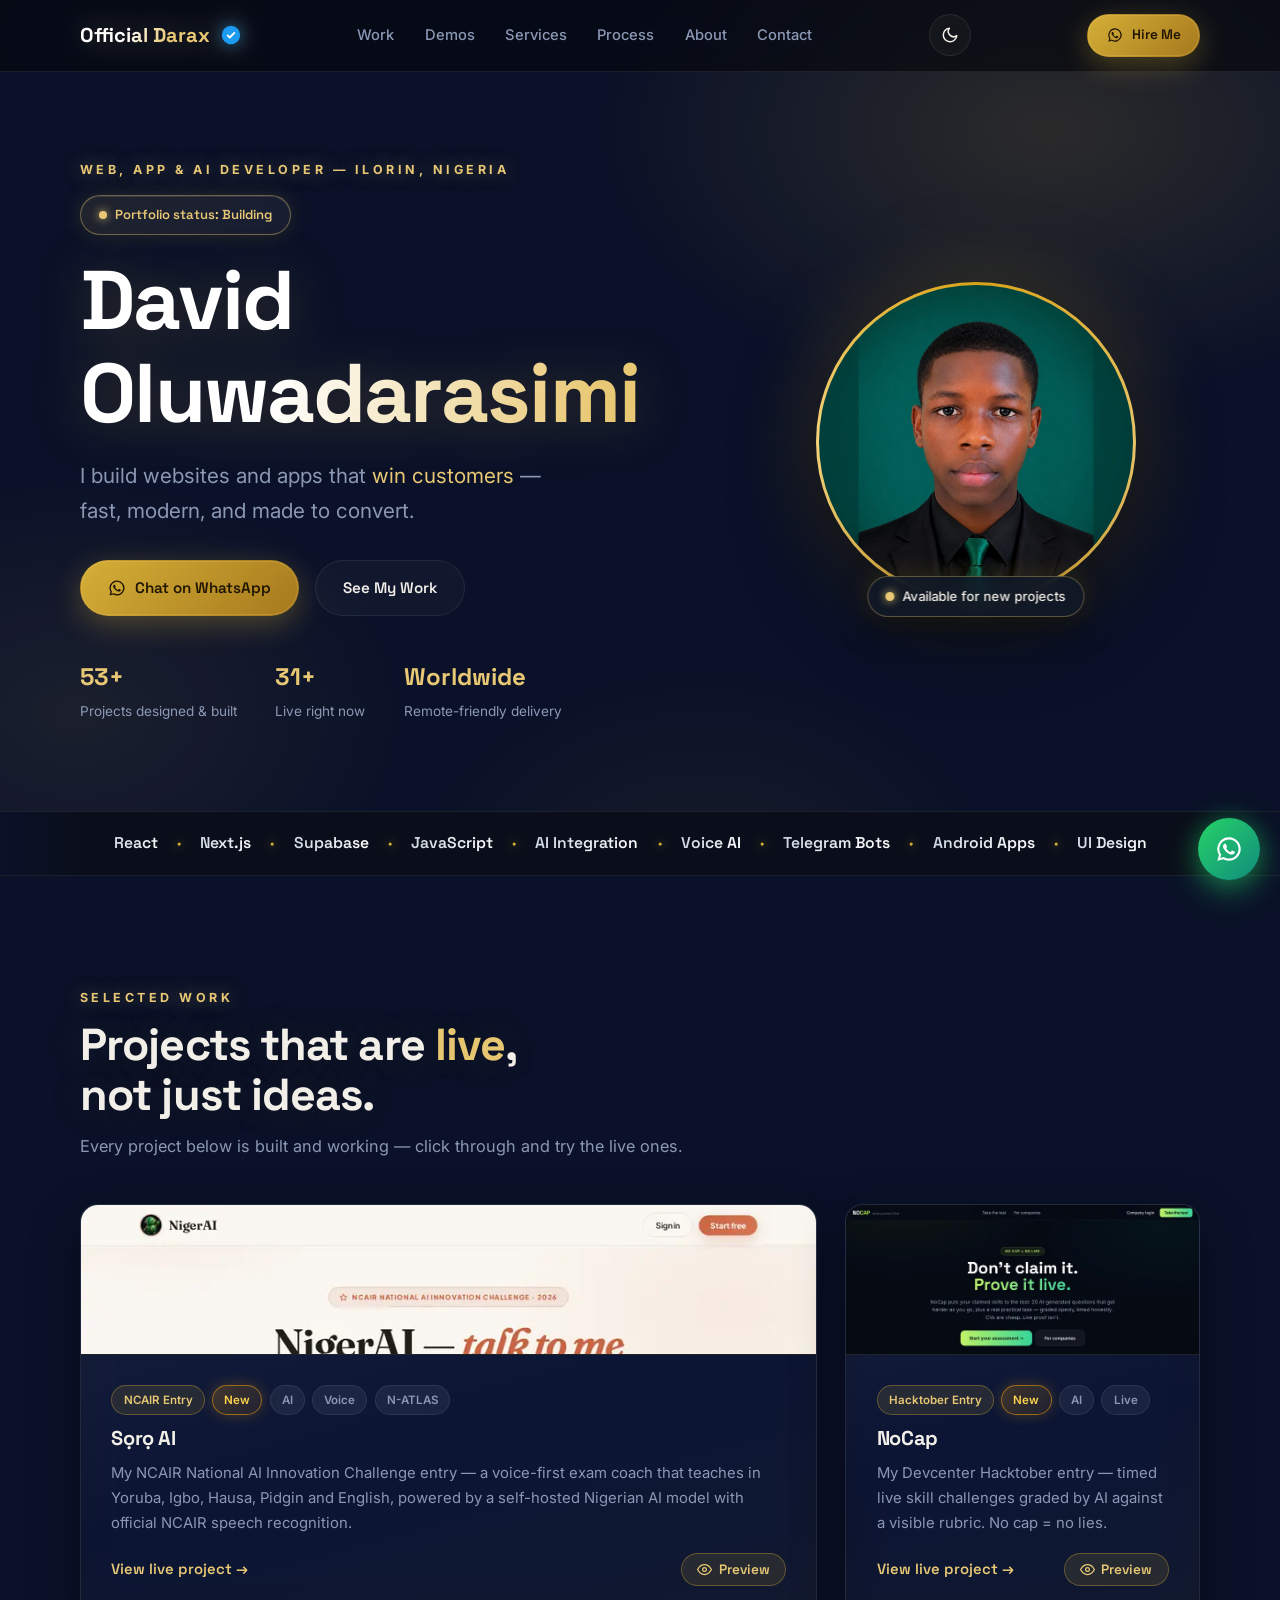
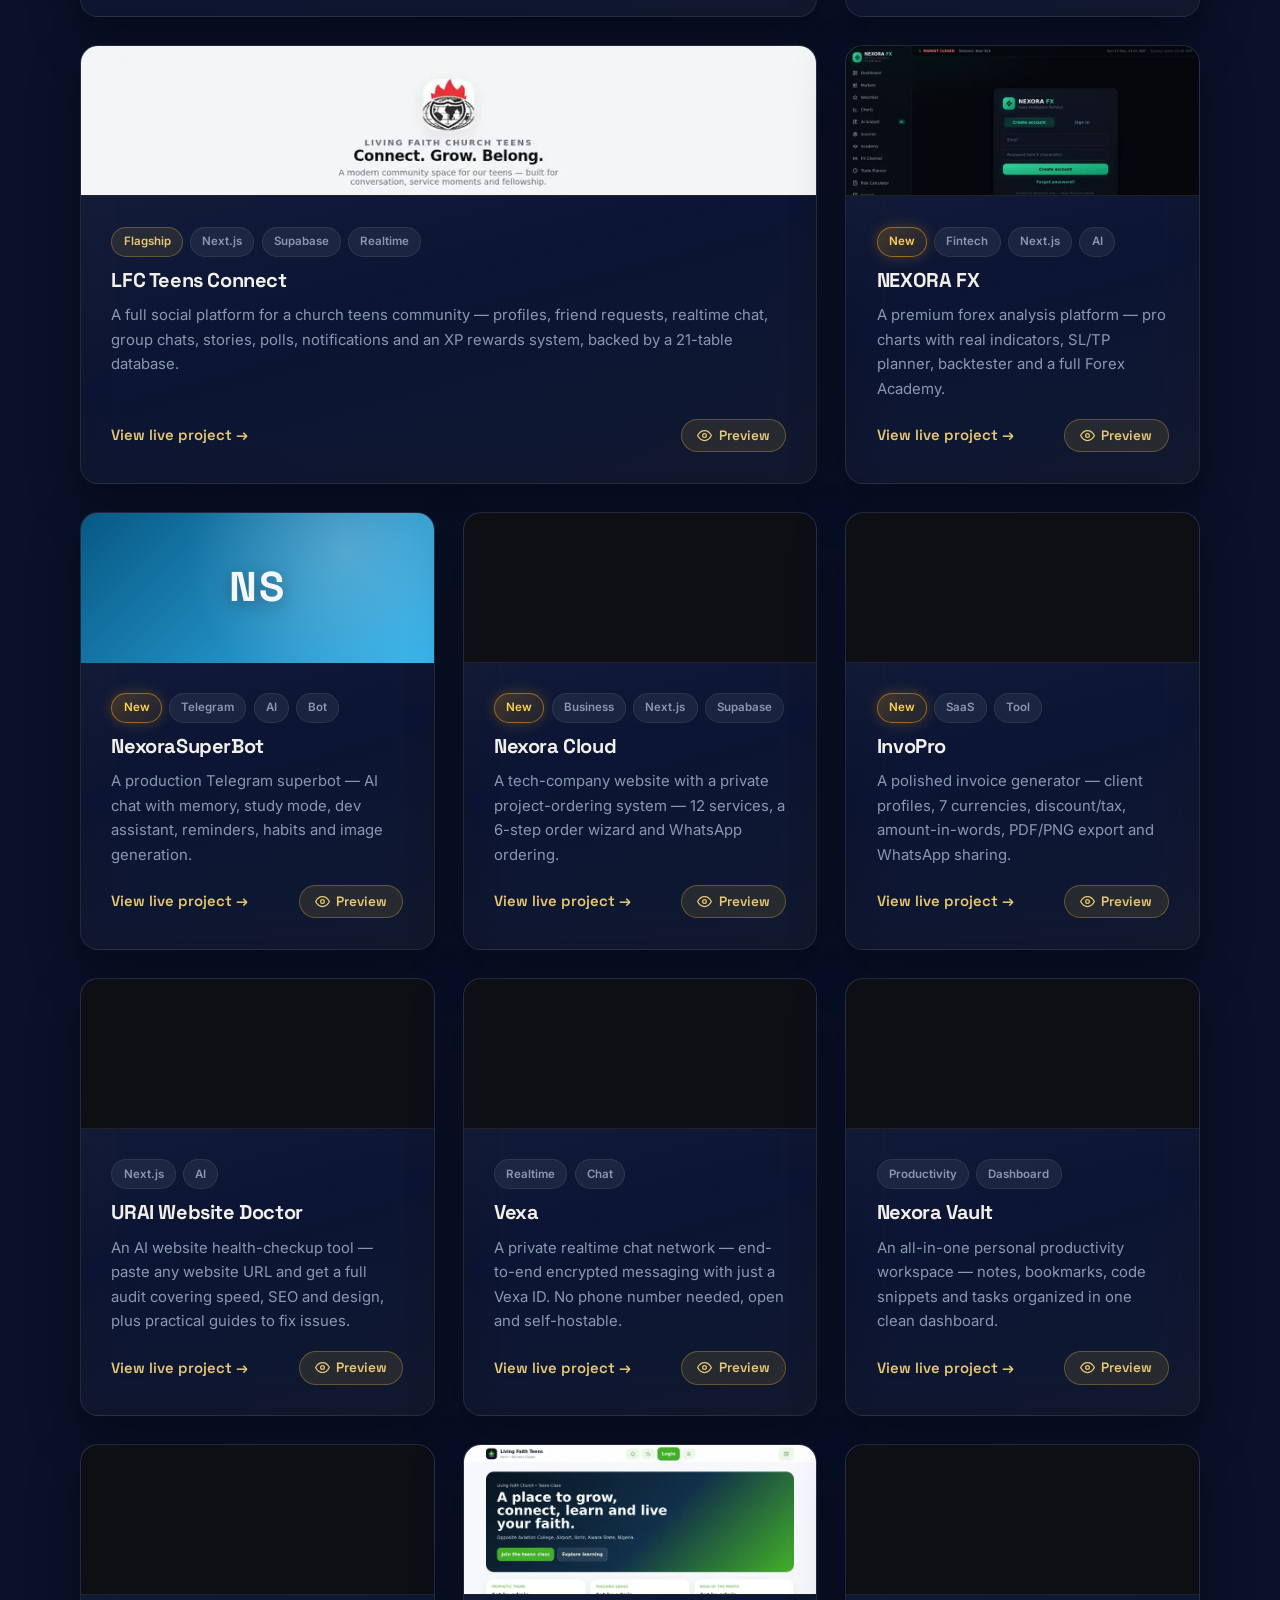
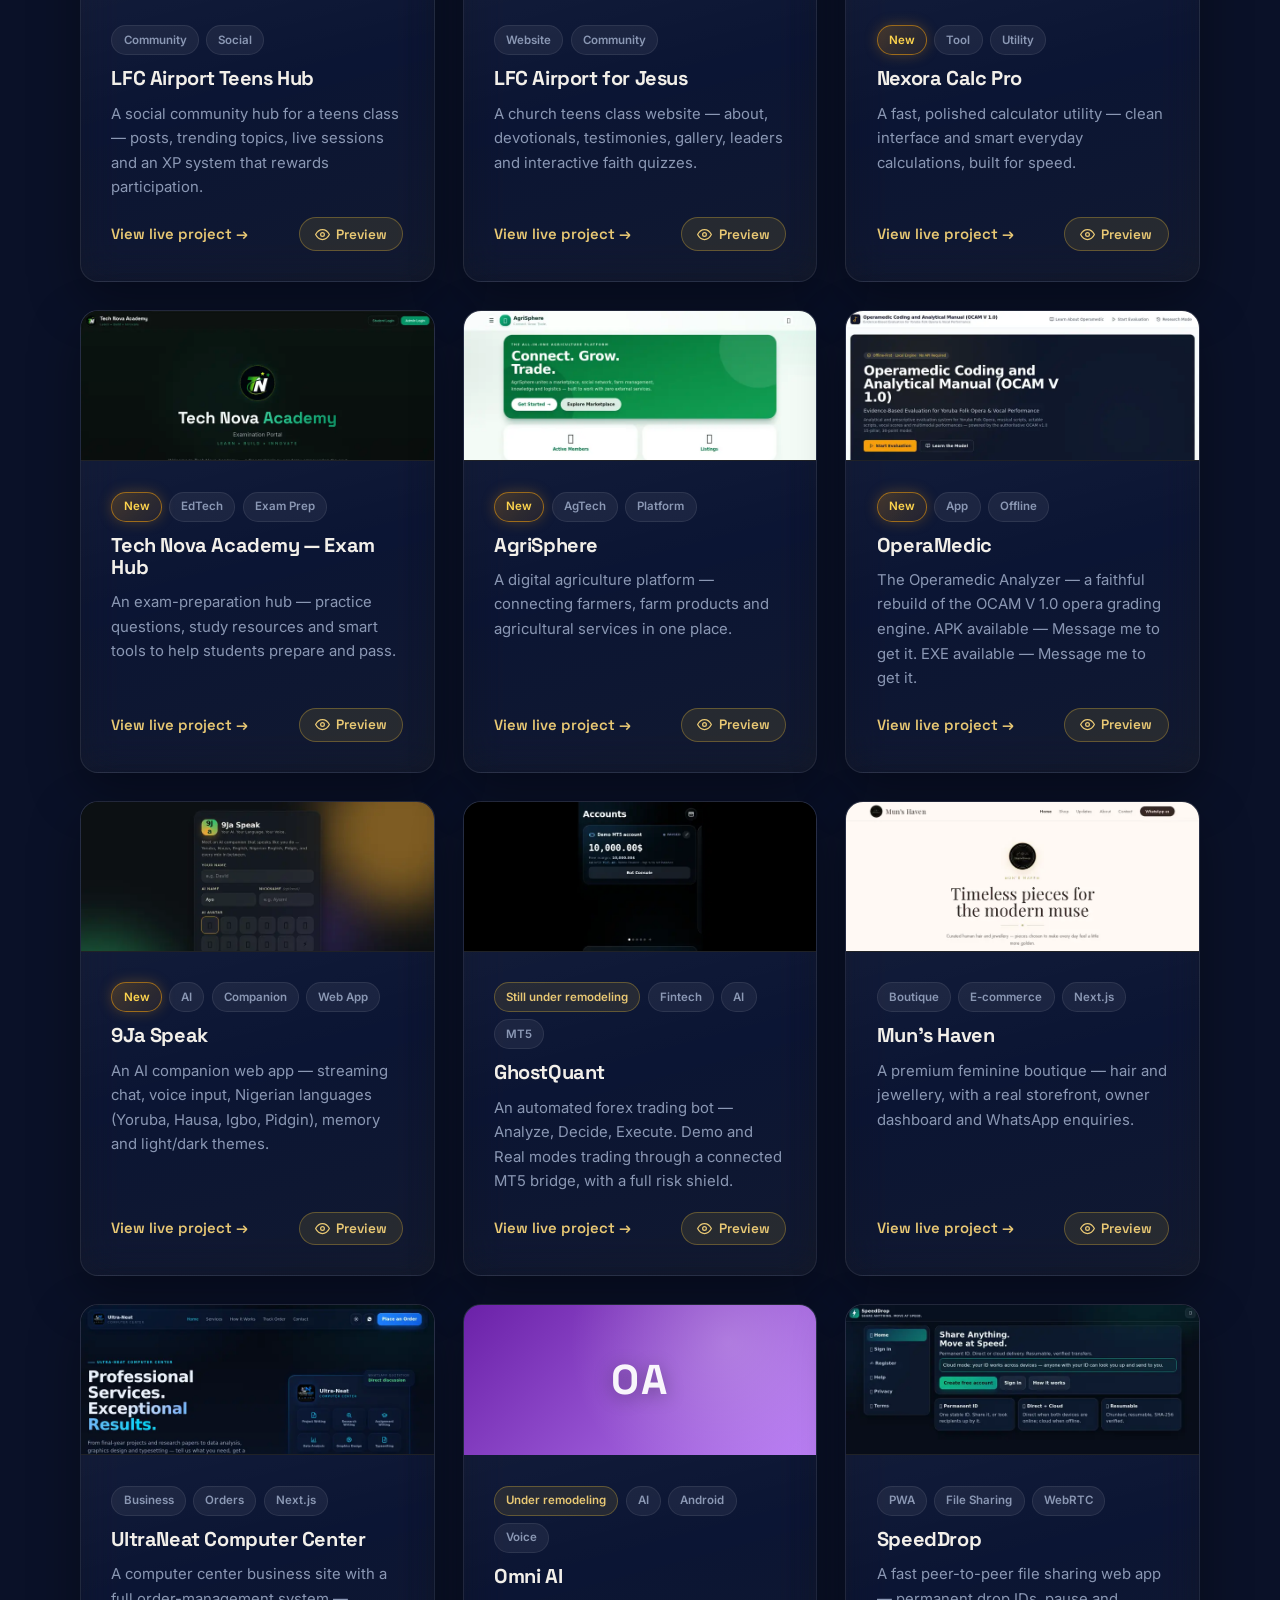
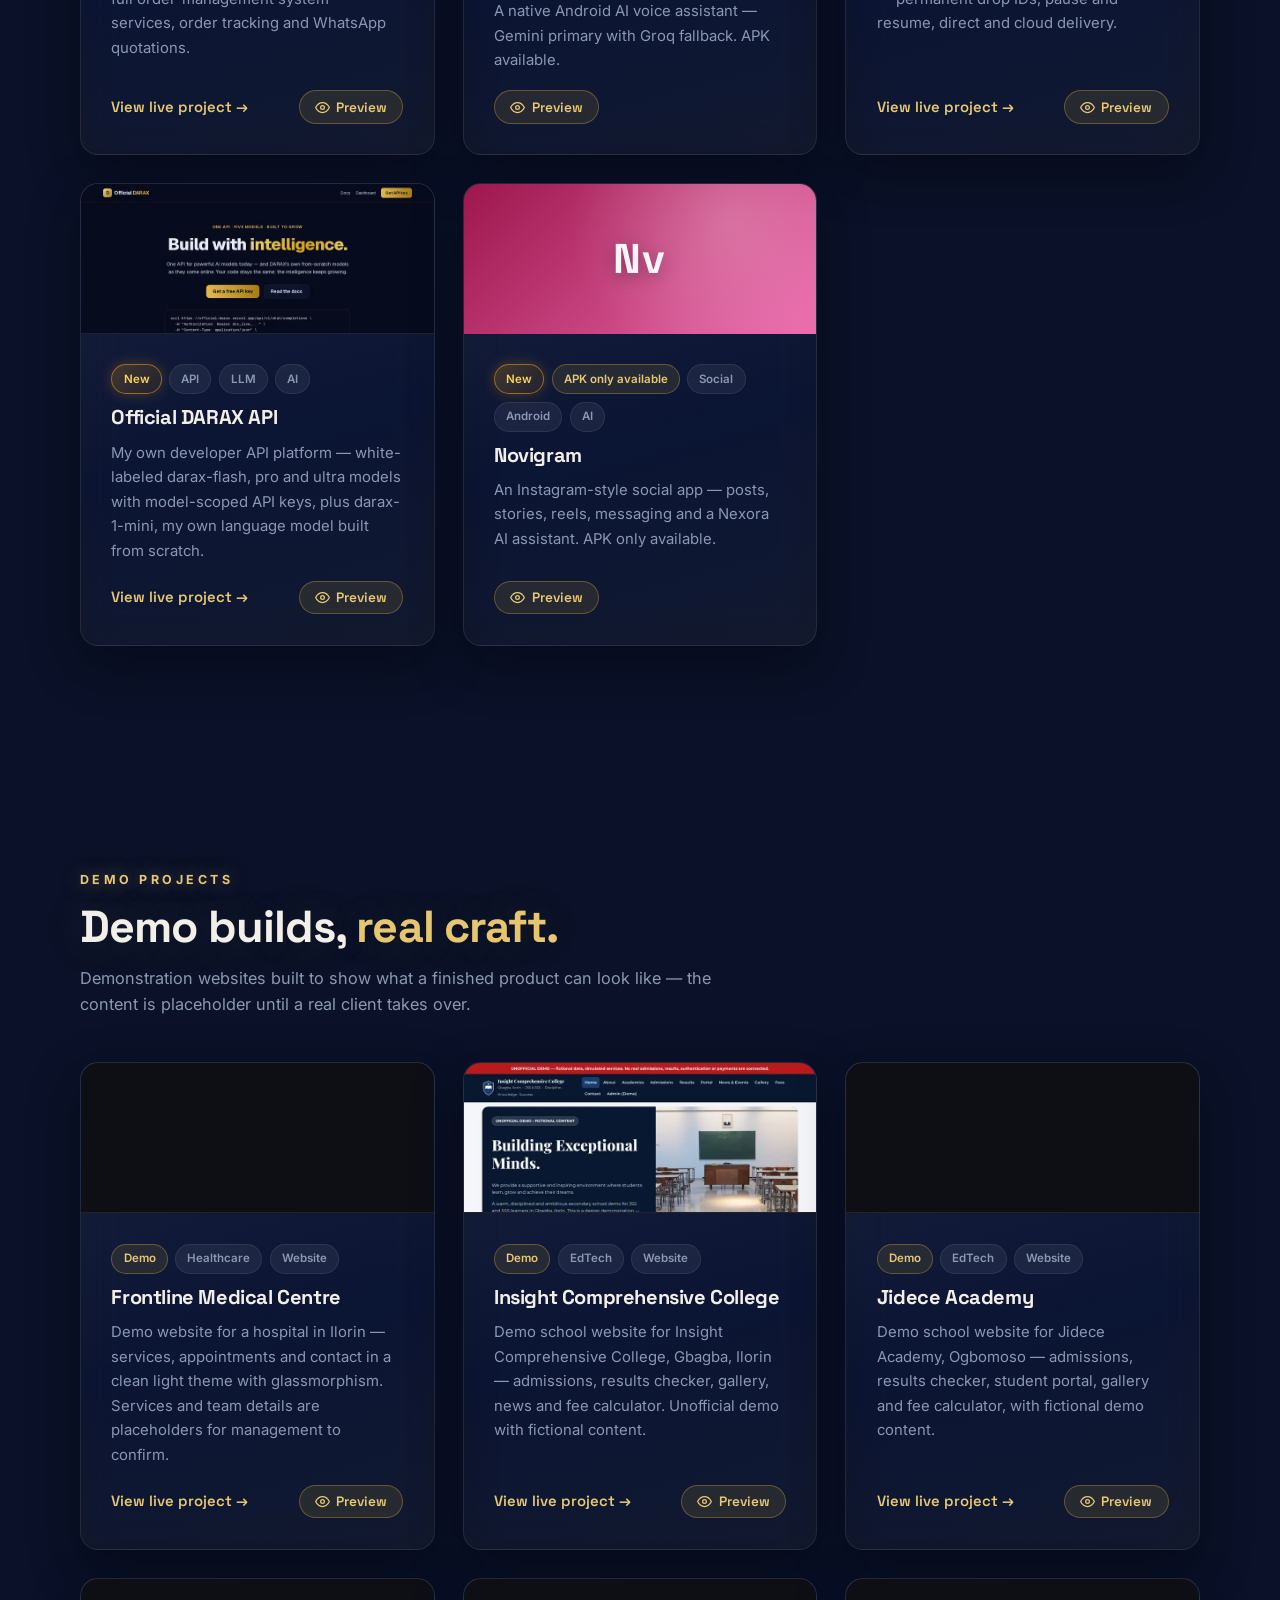
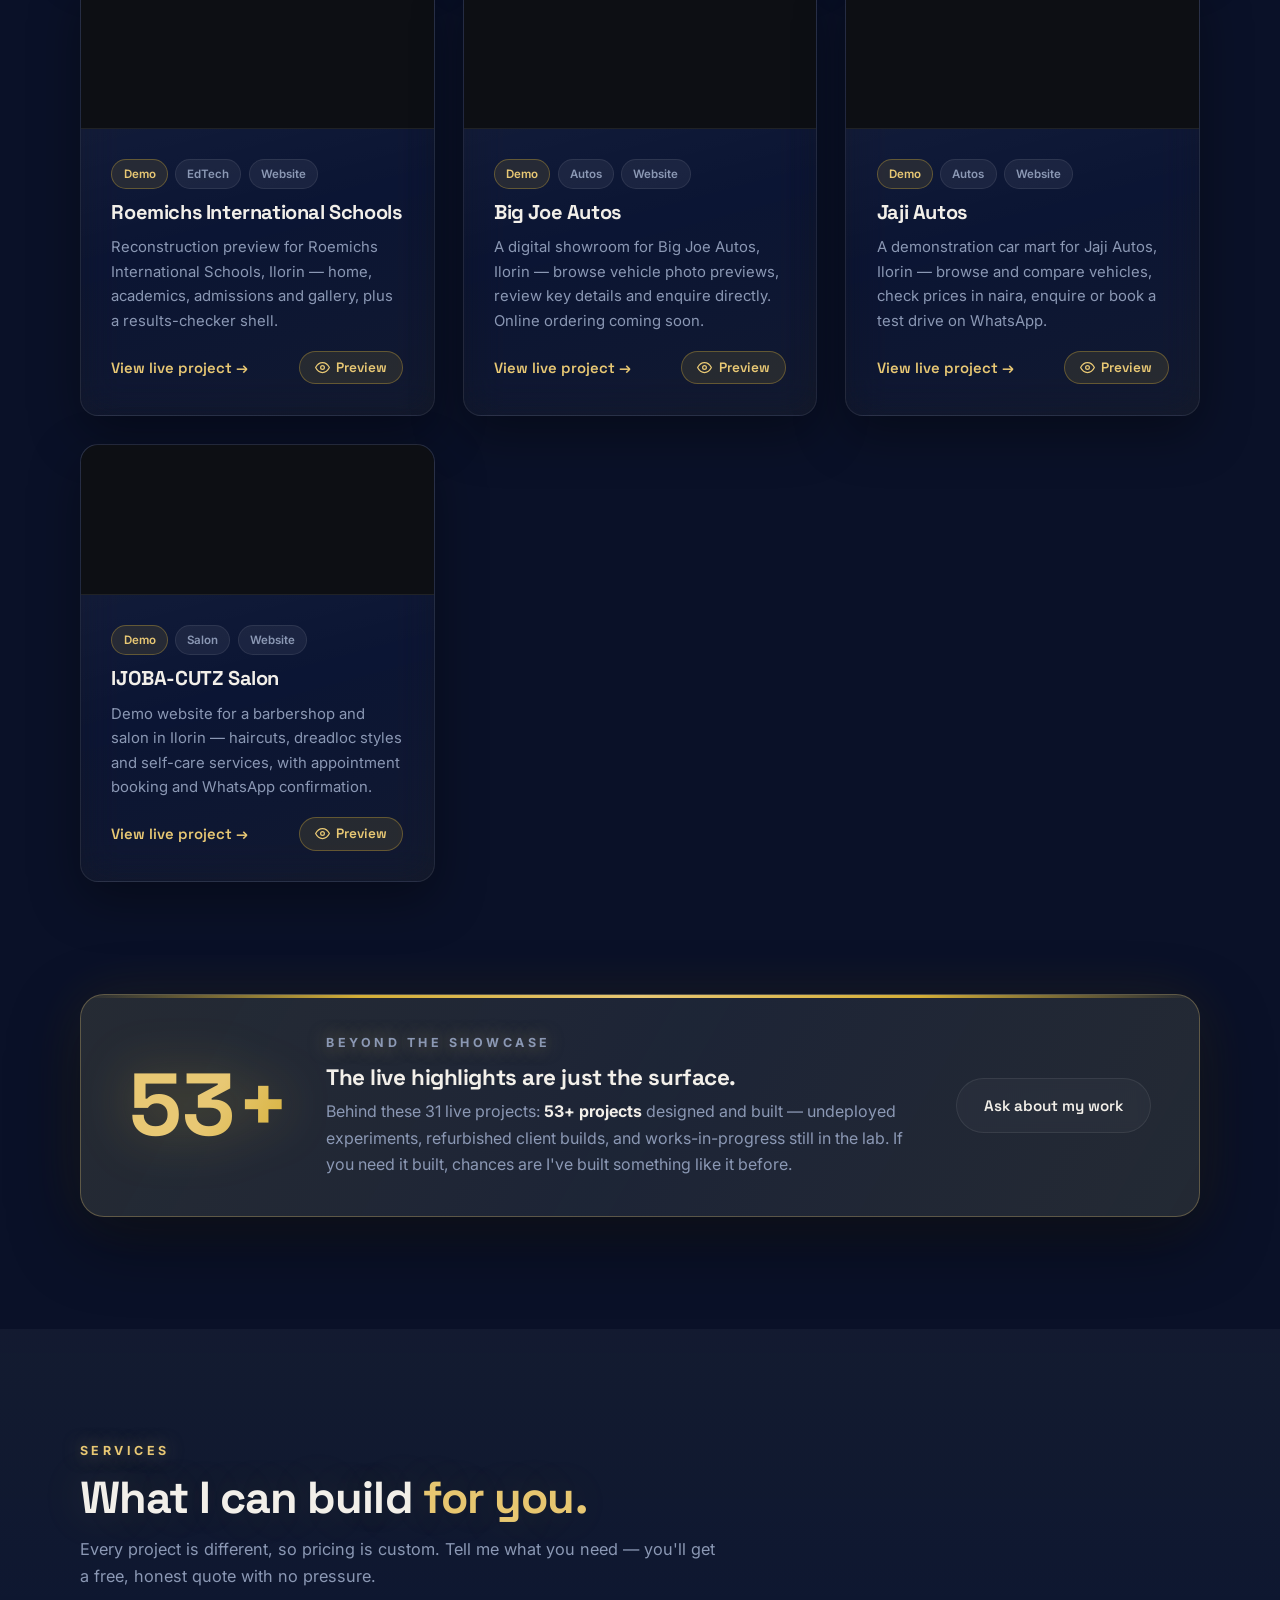
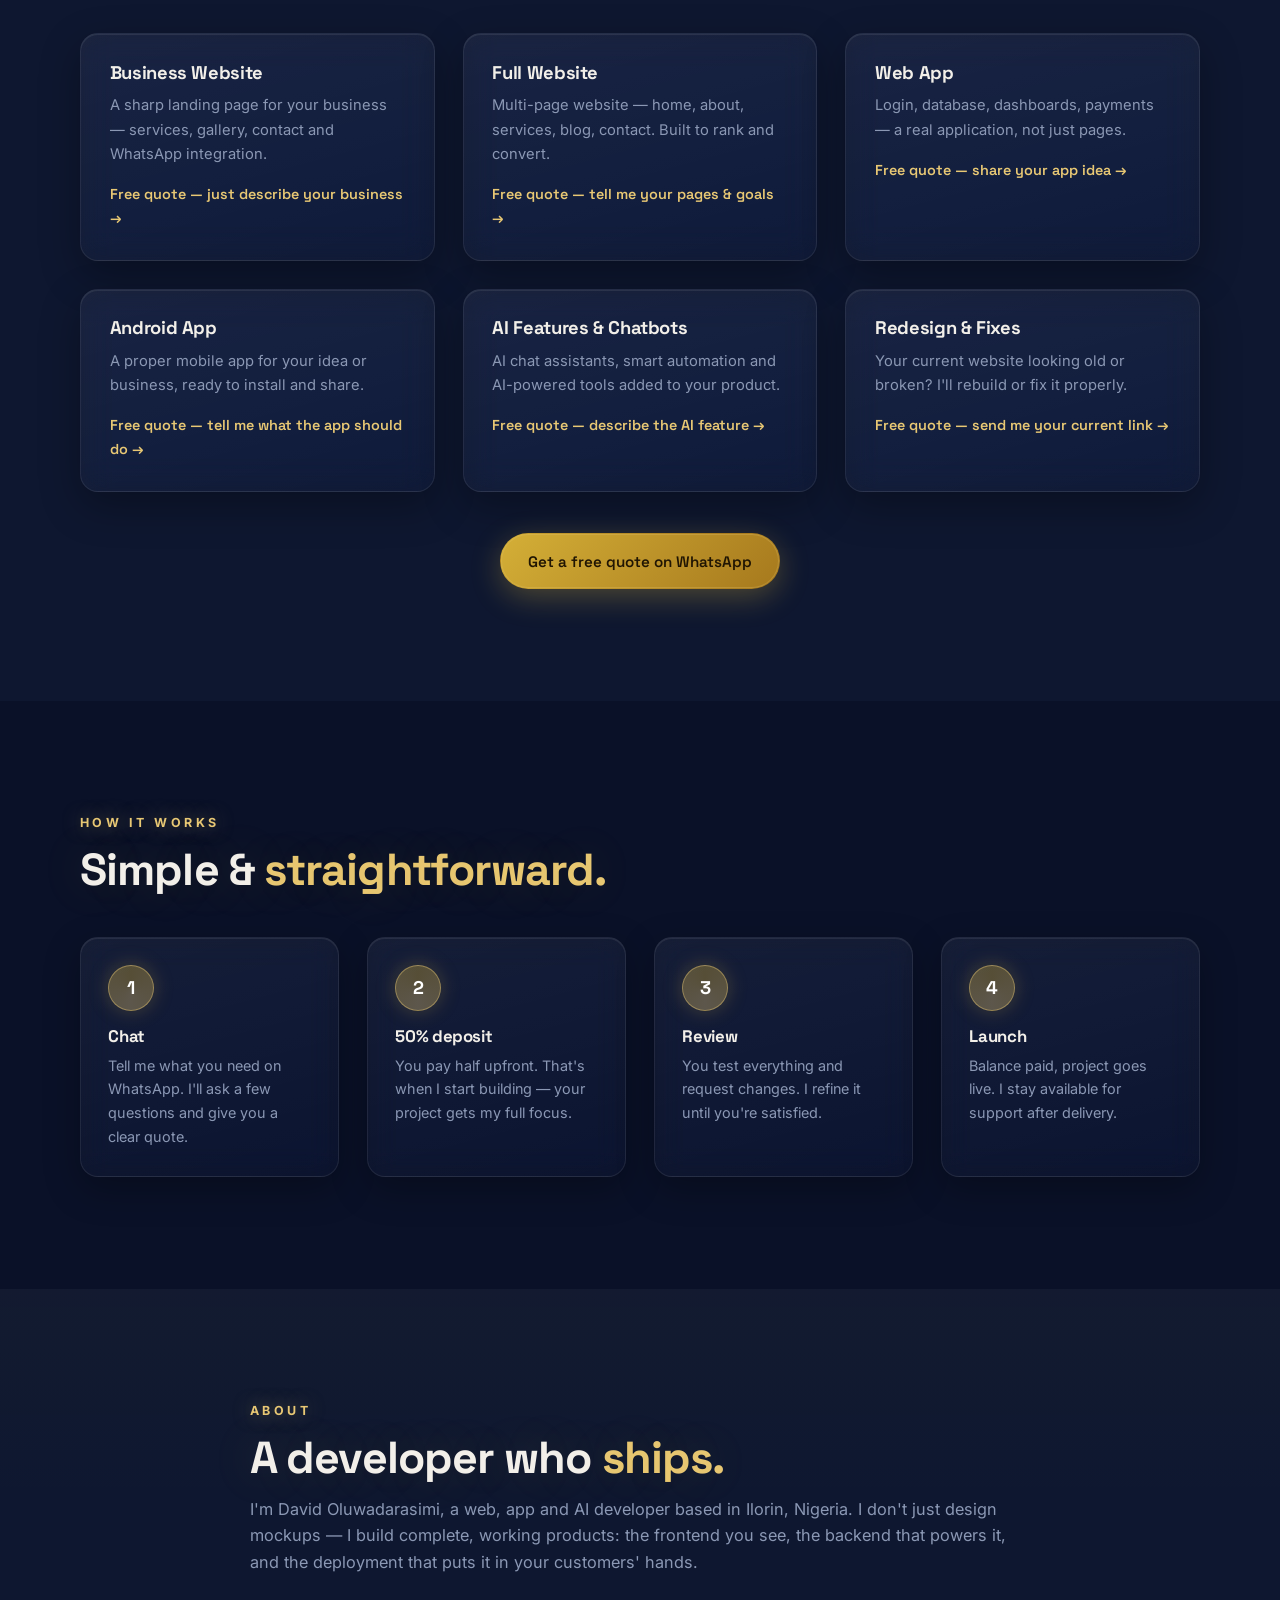
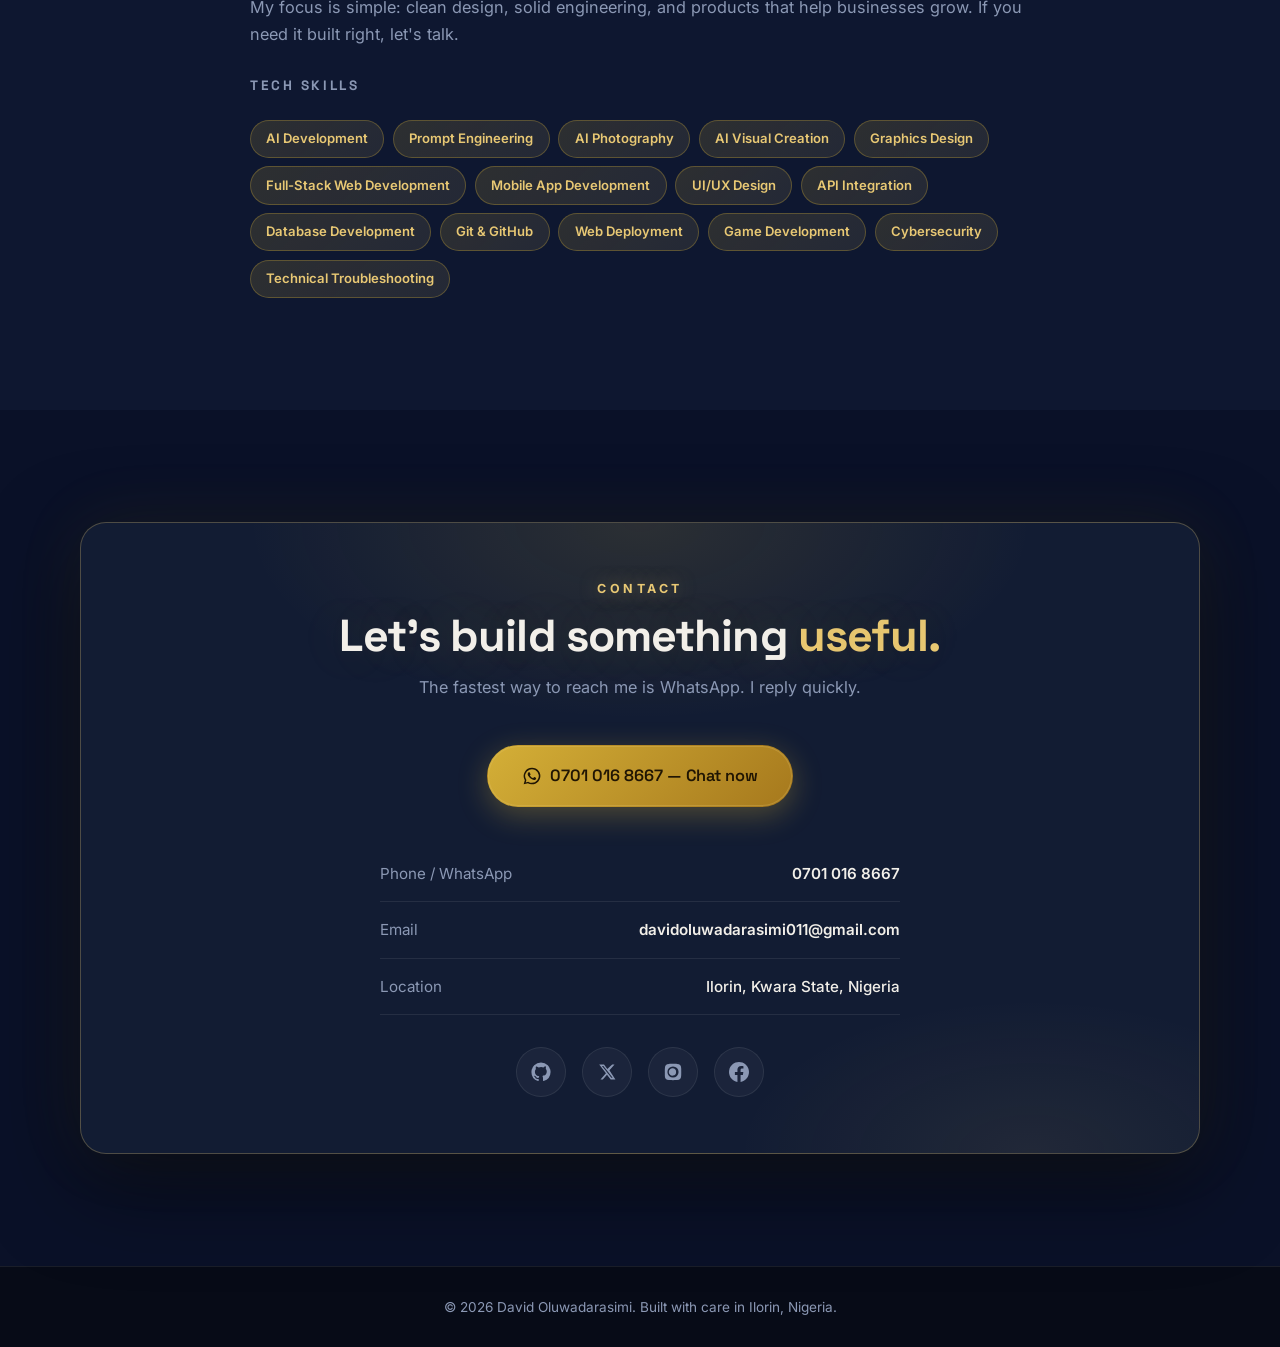
==== commit 2fa33853: "Project cards: real website screenshots in place of letter tiles (tiles kept for Telegram/APK-only)" ====
--- a/index.html
+++ b/index.html
@@ -186,7 +186,7 @@
     <div class="work-grid">
 
       <article class="card featured reveal">
-        <div class="card-visual v-gold"><span>Sọ</span></div>
+        <div class="card-visual card-shot"><img src="assets/projects/naijasoroai.webp" width="800" height="500" loading="lazy" decoding="async" alt="Screenshot of Sọrọ AI website"></div>
         <div class="card-body">
           <div class="card-tags"><span class="flag">NCAIR Entry</span><span class="flag new">New</span><span>AI</span><span>Voice</span><span>N-ATLAS</span></div>
           <h3>Sọrọ AI</h3>
@@ -196,7 +196,7 @@
       </article>
 
       <article class="card featured reveal">
-        <div class="card-visual v-emerald"><span>LFC</span></div>
+        <div class="card-visual card-shot"><img src="assets/projects/lfcteensconnect.webp" width="800" height="500" loading="lazy" decoding="async" alt="Screenshot of LFC Teens Connect website"></div>
         <div class="card-body">
           <div class="card-tags"><span class="flag">Flagship</span><span>Next.js</span><span>Supabase</span><span>Realtime</span></div>
           <h3>LFC Teens Connect</h3>
@@ -206,7 +206,7 @@
       </article>
 
       <article class="card reveal">
-        <div class="card-visual v-rose"><span>NC</span></div>
+        <div class="card-visual card-shot"><img src="assets/projects/nocap.webp" width="800" height="500" loading="lazy" decoding="async" alt="Screenshot of NoCap website"></div>
         <div class="card-body">
           <div class="card-tags"><span class="flag">Hacktober Entry</span><span class="flag new">New</span><span>AI</span><span>Live</span></div>
           <h3>NoCap</h3>
@@ -216,7 +216,7 @@
       </article>
 
       <article class="card reveal">
-        <div class="card-visual v-lime"><span>FX</span></div>
+        <div class="card-visual card-shot"><img src="assets/projects/nexora-fx-gamma.webp" width="800" height="500" loading="lazy" decoding="async" alt="Screenshot of NEXORA FX website"></div>
         <div class="card-body">
           <div class="card-tags"><span class="flag new">New</span><span>Fintech</span><span>Next.js</span><span>AI</span></div>
           <h3>NEXORA FX</h3>
@@ -236,7 +236,7 @@
       </article>
 
       <article class="card reveal">
-        <div class="card-visual v-purple"><span>Nx</span></div>
+        <div class="card-visual card-shot"><img src="assets/projects/nexorabydavy.webp" width="800" height="500" loading="lazy" decoding="async" alt="Screenshot of Nexora Cloud website"></div>
         <div class="card-body">
           <div class="card-tags"><span class="flag new">New</span><span>Business</span><span>Next.js</span><span>Supabase</span></div>
           <h3>Nexora Cloud</h3>
@@ -246,7 +246,7 @@
       </article>
 
       <article class="card reveal">
-        <div class="card-visual v-pink"><span>In</span></div>
+        <div class="card-visual card-shot"><img src="assets/projects/invoprogen.webp" width="800" height="500" loading="lazy" decoding="async" alt="Screenshot of InvoPro website"></div>
         <div class="card-body">
           <div class="card-tags"><span class="flag new">New</span><span>SaaS</span><span>Tool</span></div>
           <h3>InvoPro</h3>
@@ -256,7 +256,7 @@
       </article>
 
       <article class="card reveal">
-        <div class="card-visual v-teal"><span>AI</span></div>
+        <div class="card-visual card-shot"><img src="assets/projects/uraiwebsitedoctor.webp" width="800" height="500" loading="lazy" decoding="async" alt="Screenshot of URAI Website Doctor website"></div>
         <div class="card-body">
           <div class="card-tags"><span>Next.js</span><span>AI</span></div>
           <h3>URAI Website Doctor</h3>
@@ -266,7 +266,7 @@
       </article>
 
       <article class="card reveal">
-        <div class="card-visual v-cyan"><span>Vx</span></div>
+        <div class="card-visual card-shot"><img src="assets/projects/vexapro.webp" width="800" height="500" loading="lazy" decoding="async" alt="Screenshot of Vexa website"></div>
         <div class="card-body">
           <div class="card-tags"><span>Realtime</span><span>Chat</span></div>
           <h3>Vexa</h3>
@@ -276,7 +276,7 @@
       </article>
 
       <article class="card reveal">
-        <div class="card-visual v-blue"><span>Nv</span></div>
+        <div class="card-visual card-shot"><img src="assets/projects/nexora-vault-one.webp" width="800" height="500" loading="lazy" decoding="async" alt="Screenshot of Nexora Vault website"></div>
         <div class="card-body">
           <div class="card-tags"><span>Productivity</span><span>Dashboard</span></div>
           <h3>Nexora Vault</h3>
@@ -286,7 +286,7 @@
       </article>
 
       <article class="card reveal">
-        <div class="card-visual v-violet"><span>LH</span></div>
+        <div class="card-visual card-shot"><img src="assets/projects/lfcsocialteens.webp" width="800" height="500" loading="lazy" decoding="async" alt="Screenshot of LFC Airport Teens Hub website"></div>
         <div class="card-body">
           <div class="card-tags"><span>Community</span><span>Social</span></div>
           <h3>LFC Airport Teens Hub</h3>
@@ -296,7 +296,7 @@
       </article>
 
       <article class="card reveal">
-        <div class="card-visual v-green"><span>JF</span></div>
+        <div class="card-visual card-shot"><img src="assets/projects/lfcairportforjesus.webp" width="800" height="500" loading="lazy" decoding="async" alt="Screenshot of LFC Airport for Jesus website"></div>
         <div class="card-body">
           <div class="card-tags"><span>Website</span><span>Community</span></div>
           <h3>LFC Airport for Jesus</h3>
@@ -306,7 +306,7 @@
       </article>
 
       <article class="card reveal">
-        <div class="card-visual v-blue"><span>NC</span></div>
+        <div class="card-visual card-shot"><img src="assets/projects/nexoracalcpro.webp" width="800" height="500" loading="lazy" decoding="async" alt="Screenshot of Nexora Calc Pro website"></div>
         <div class="card-body">
           <div class="card-tags"><span class="flag new">New</span><span>Tool</span><span>Utility</span></div>
           <h3>Nexora Calc Pro</h3>
@@ -316,7 +316,7 @@
       </article>
 
       <article class="card reveal">
-        <div class="card-visual v-indigo"><span>TN</span></div>
+        <div class="card-visual card-shot"><img src="assets/projects/nova-exam-hub.webp" width="800" height="500" loading="lazy" decoding="async" alt="Screenshot of Tech Nova Academy — Exam Hub website"></div>
         <div class="card-body">
           <div class="card-tags"><span class="flag new">New</span><span>EdTech</span><span>Exam Prep</span></div>
           <h3>Tech Nova Academy — Exam Hub</h3>
@@ -326,7 +326,7 @@
       </article>
 
       <article class="card reveal">
-        <div class="card-visual v-green"><span>Ag</span></div>
+        <div class="card-visual card-shot"><img src="assets/projects/agrisphereworld.webp" width="800" height="500" loading="lazy" decoding="async" alt="Screenshot of AgriSphere website"></div>
         <div class="card-body">
           <div class="card-tags"><span class="flag new">New</span><span>AgTech</span><span>Platform</span></div>
           <h3>AgriSphere</h3>
@@ -336,7 +336,7 @@
       </article>
 
       <article class="card reveal">
-        <div class="card-visual v-teal"><span>OM</span></div>
+        <div class="card-visual card-shot"><img src="assets/projects/opera-metric-core.webp" width="800" height="500" loading="lazy" decoding="async" alt="Screenshot of OperaMedic website"></div>
         <div class="card-body">
           <div class="card-tags"><span class="flag new">New</span><span>App</span><span>Offline</span></div>
           <h3>OperaMedic</h3>
@@ -346,7 +346,7 @@
       </article>
 
       <article class="card reveal">
-        <div class="card-visual v-cyan"><span>9J</span></div>
+        <div class="card-visual card-shot"><img src="assets/projects/9jaspeak.webp" width="800" height="500" loading="lazy" decoding="async" alt="Screenshot of 9Ja Speak website"></div>
         <div class="card-body">
           <div class="card-tags"><span class="flag new">New</span><span>AI</span><span>Companion</span><span>Web App</span></div>
           <h3>9Ja Speak</h3>
@@ -356,7 +356,7 @@
       </article>
 
       <article class="card reveal">
-        <div class="card-visual v-blue"><span>GQ</span></div>
+        <div class="card-visual card-shot"><img src="assets/projects/ghostquantfx.webp" width="800" height="500" loading="lazy" decoding="async" alt="Screenshot of GhostQuant website"></div>
         <div class="card-body">
           <div class="card-tags"><span class="flag">Still under remodeling</span><span>Fintech</span><span>AI</span><span>MT5</span></div>
           <h3>GhostQuant</h3>
@@ -366,7 +366,7 @@
       </article>
 
       <article class="card reveal">
-        <div class="card-visual v-pink"><span>MH</span></div>
+        <div class="card-visual card-shot"><img src="assets/projects/munshaven.webp" width="800" height="500" loading="lazy" decoding="async" alt="Screenshot of Mun's Haven website"></div>
         <div class="card-body">
           <div class="card-tags"><span>Boutique</span><span>E-commerce</span><span>Next.js</span></div>
           <h3>Mun's Haven</h3>
@@ -376,7 +376,7 @@
       </article>
 
       <article class="card reveal">
-        <div class="card-visual v-sky"><span>UN</span></div>
+        <div class="card-visual card-shot"><img src="assets/projects/ultraneatcomputercenter.webp" width="800" height="500" loading="lazy" decoding="async" alt="Screenshot of UltraNeat Computer Center website"></div>
         <div class="card-body">
           <div class="card-tags"><span>Business</span><span>Orders</span><span>Next.js</span></div>
           <h3>UltraNeat Computer Center</h3>
@@ -395,7 +395,7 @@
       </article>
 
       <article class="card reveal">
-        <div class="card-visual v-teal"><span>SD</span></div>
+        <div class="card-visual card-shot"><img src="assets/projects/bestspeeddrop.webp" width="800" height="500" loading="lazy" decoding="async" alt="Screenshot of SpeedDrop website"></div>
         <div class="card-body">
           <div class="card-tags"><span>PWA</span><span>File Sharing</span><span>WebRTC</span></div>
           <h3>SpeedDrop</h3>
@@ -405,7 +405,7 @@
       </article>
 
       <article class="card reveal">
-        <div class="card-visual v-indigo"><span>DX</span></div>
+        <div class="card-visual card-shot"><img src="assets/projects/officialdaraxapi.webp" width="800" height="500" loading="lazy" decoding="async" alt="Screenshot of Official DARAX API website"></div>
         <div class="card-body">
           <div class="card-tags"><span class="flag new">New</span><span>API</span><span>LLM</span><span>AI</span></div>
           <h3>Official DARAX API</h3>
@@ -440,7 +440,7 @@
     <div class="work-grid">
 
       <article class="card reveal">
-        <div class="card-visual v-rose"><span>FM</span></div>
+        <div class="card-visual card-shot"><img src="assets/projects/frontlinehospital.webp" width="800" height="500" loading="lazy" decoding="async" alt="Screenshot of Frontline Medical Centre website"></div>
         <div class="card-body">
           <div class="card-tags"><span class="flag">Demo</span><span>Healthcare</span><span>Website</span></div>
           <h3>Frontline Medical Centre</h3>
@@ -450,7 +450,7 @@
       </article>
 
       <article class="card reveal">
-        <div class="card-visual v-emerald"><span>In</span></div>
+        <div class="card-visual card-shot"><img src="assets/projects/insightcomprehensive.webp" width="800" height="500" loading="lazy" decoding="async" alt="Screenshot of Insight Comprehensive College website"></div>
         <div class="card-body">
           <div class="card-tags"><span class="flag">Demo</span><span>EdTech</span><span>Website</span></div>
           <h3>Insight Comprehensive College</h3>
@@ -460,7 +460,7 @@
       </article>
 
       <article class="card reveal">
-        <div class="card-visual v-gold"><span>Ji</span></div>
+        <div class="card-visual card-shot"><img src="assets/projects/jideceacademy.webp" width="800" height="500" loading="lazy" decoding="async" alt="Screenshot of Jidece Academy website"></div>
         <div class="card-body">
           <div class="card-tags"><span class="flag">Demo</span><span>EdTech</span><span>Website</span></div>
           <h3>Jidece Academy</h3>
@@ -470,7 +470,7 @@
       </article>
 
       <article class="card reveal">
-        <div class="card-visual v-blue"><span>Ro</span></div>
+        <div class="card-visual card-shot"><img src="assets/projects/roemichsschools.webp" width="800" height="500" loading="lazy" decoding="async" alt="Screenshot of Roemichs International Schools website"></div>
         <div class="card-body">
           <div class="card-tags"><span class="flag">Demo</span><span>EdTech</span><span>Website</span></div>
           <h3>Roemichs International Schools</h3>
@@ -480,7 +480,7 @@
       </article>
 
       <article class="card reveal">
-        <div class="card-visual v-blue"><span>BJ</span></div>
+        <div class="card-visual card-shot"><img src="assets/projects/bigjoeautos.webp" width="800" height="500" loading="lazy" decoding="async" alt="Screenshot of Big Joe Autos website"></div>
         <div class="card-body">
           <div class="card-tags"><span class="flag">Demo</span><span>Autos</span><span>Website</span></div>
           <h3>Big Joe Autos</h3>
@@ -490,7 +490,7 @@
       </article>
 
       <article class="card reveal">
-        <div class="card-visual v-orange"><span>JA</span></div>
+        <div class="card-visual card-shot"><img src="assets/projects/jajiautos.webp" width="800" height="500" loading="lazy" decoding="async" alt="Screenshot of Jaji Autos website"></div>
         <div class="card-body">
           <div class="card-tags"><span class="flag">Demo</span><span>Autos</span><span>Website</span></div>
           <h3>Jaji Autos</h3>
@@ -500,7 +500,7 @@
       </article>
 
       <article class="card reveal">
-        <div class="card-visual v-purple"><span>IJ</span></div>
+        <div class="card-visual card-shot"><img src="assets/projects/ijobacutz.webp" width="800" height="500" loading="lazy" decoding="async" alt="Screenshot of IJOBA-CUTZ Salon website"></div>
         <div class="card-body">
           <div class="card-tags"><span class="flag">Demo</span><span>Salon</span><span>Website</span></div>
           <h3>IJOBA-CUTZ Salon</h3>
--- a/styles.css
+++ b/styles.css
@@ -243,6 +243,10 @@
 }
 @keyframes gradShift{0%,100%{background-position:0% 40%}50%{background-position:100% 60%}}
 .card-visual::after{content:'';position:absolute;inset:0;background:radial-gradient(circle at 75% 25%,rgba(255,255,255,.22),transparent 55%)}
+/* real project screenshots in place of the letter tile */
+.card-visual.card-shot{background:#0d0f14;padding:0}
+.card-visual.card-shot::after{display:none}
+.card-shot img{display:block;width:100%;height:100%;object-fit:cover;object-position:top center;border-bottom:1px solid var(--border)}
 .v-emerald{background:linear-gradient(135deg,#065f46,#10b981,#34d399)}
 .v-teal{background:linear-gradient(135deg,#0f766e,#2dd4bf,#5eead4)}
 .v-cyan{background:linear-gradient(135deg,#0e7490,#22d3ee,#67e8f9)}
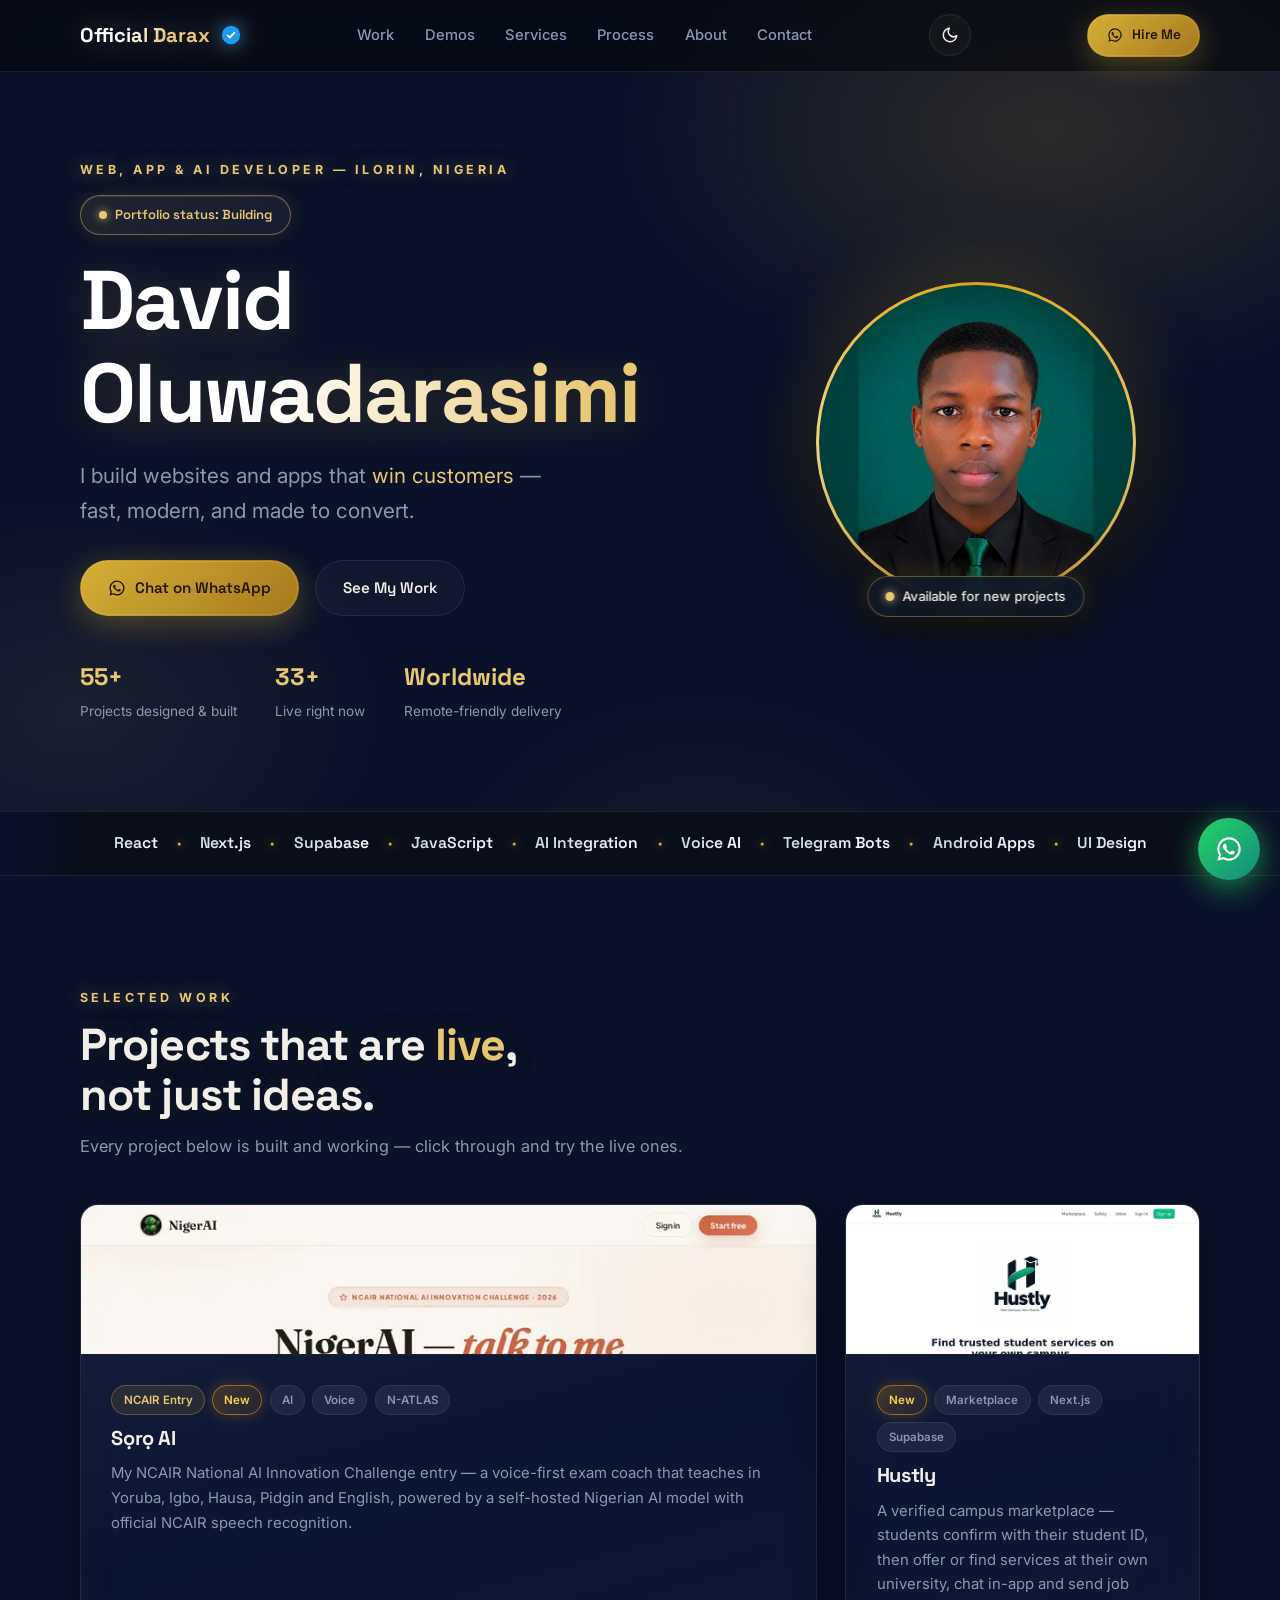
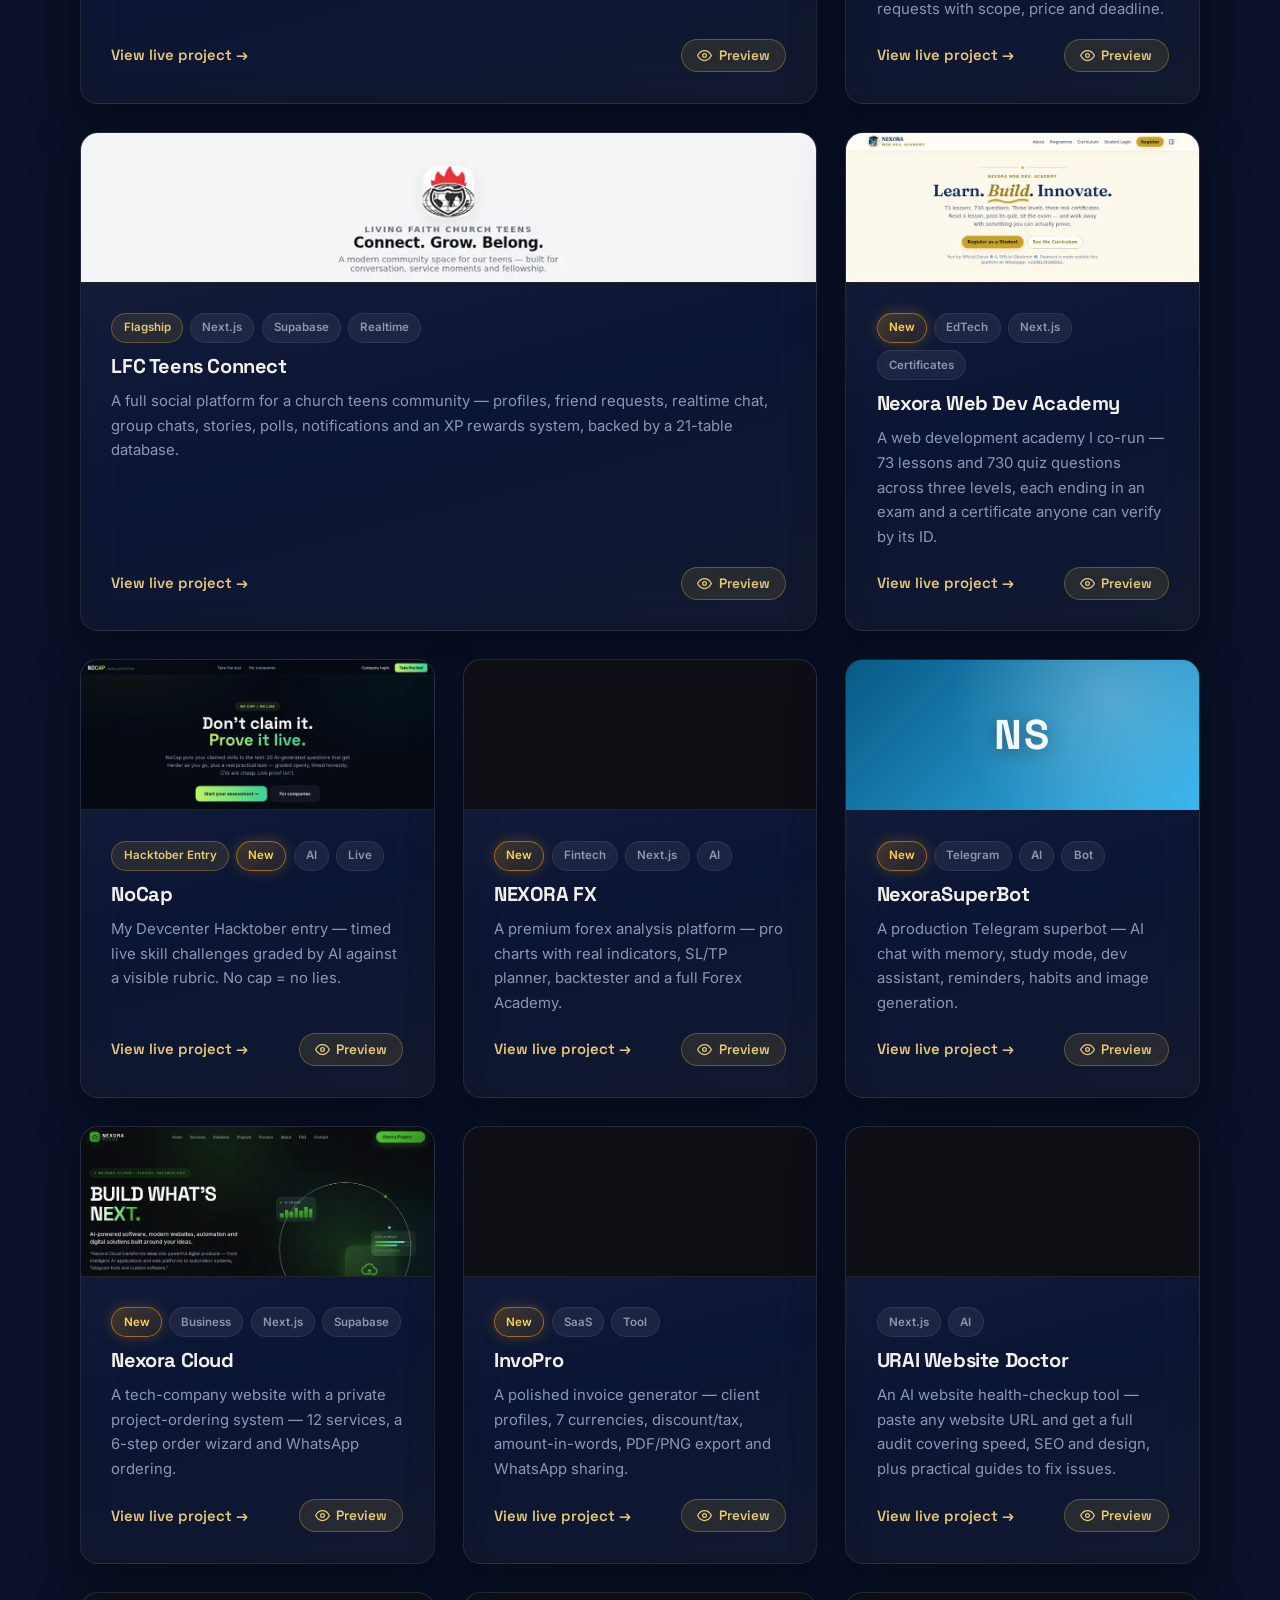
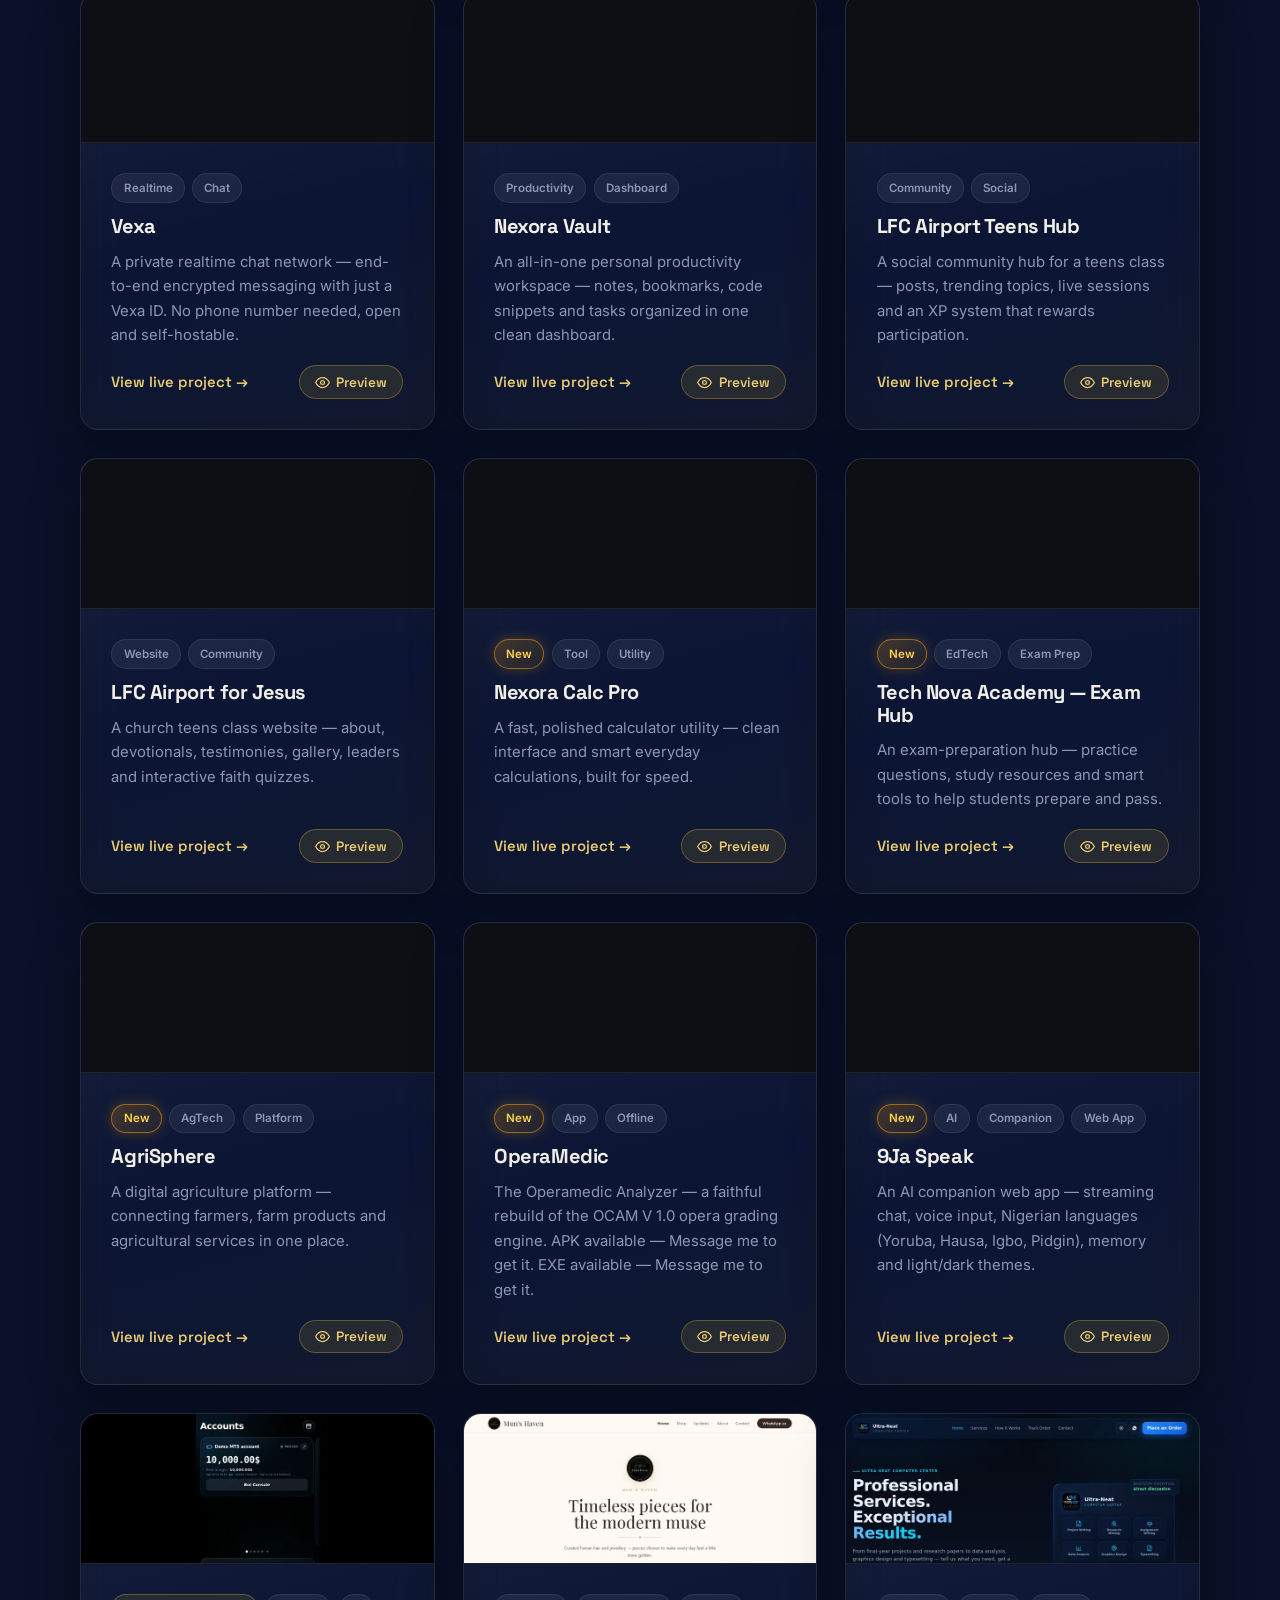
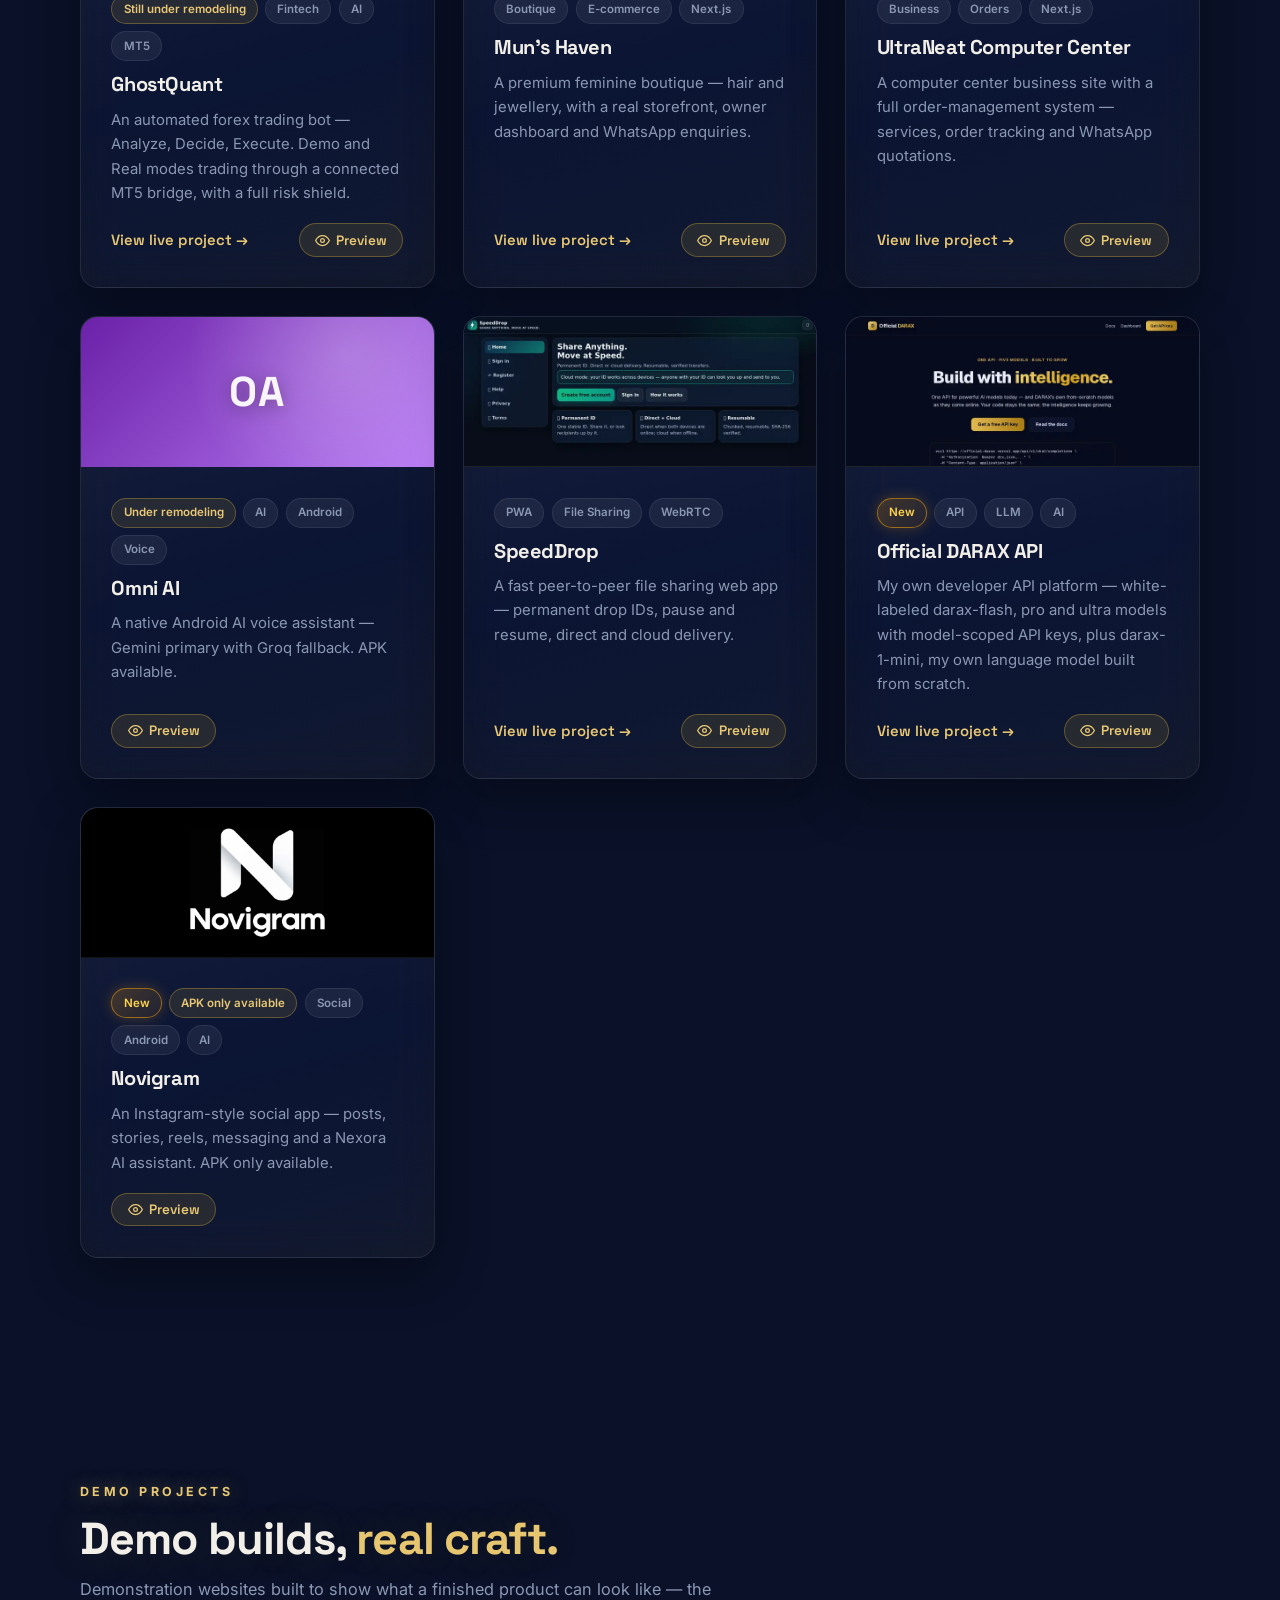
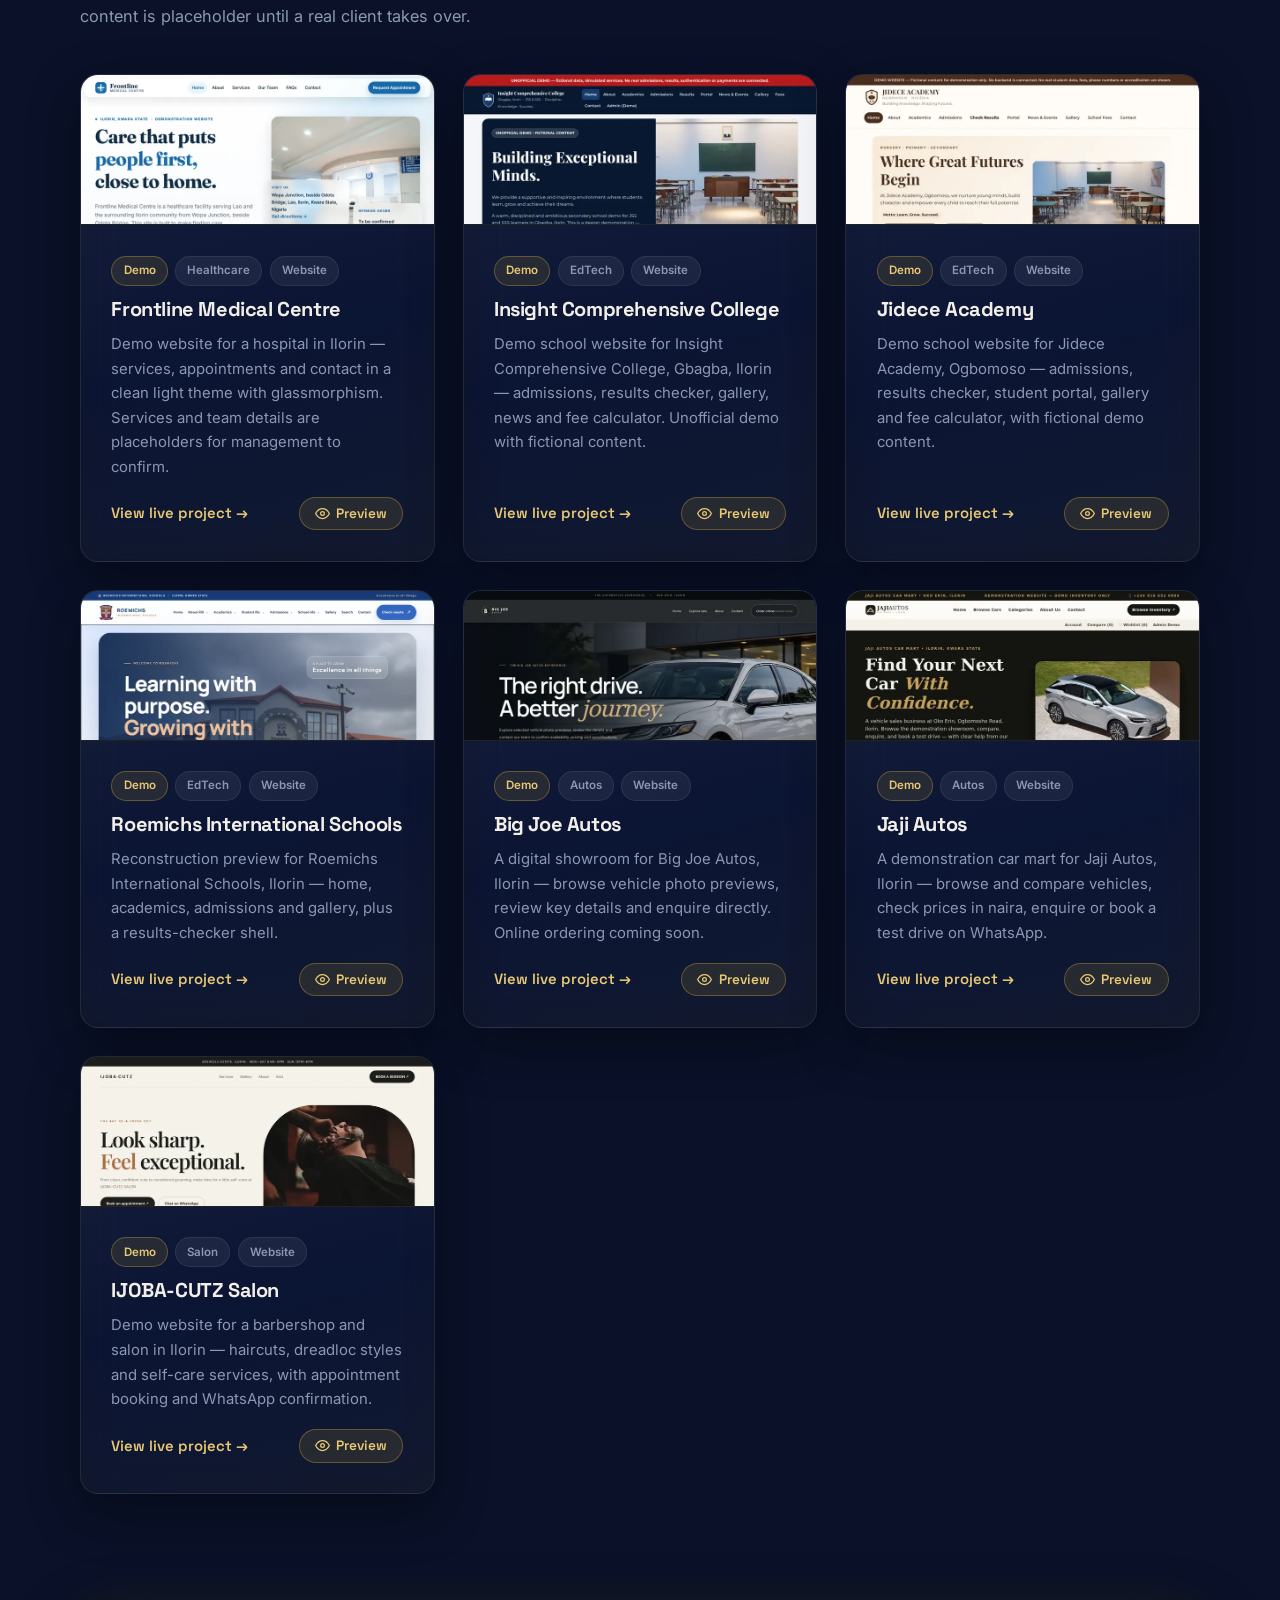
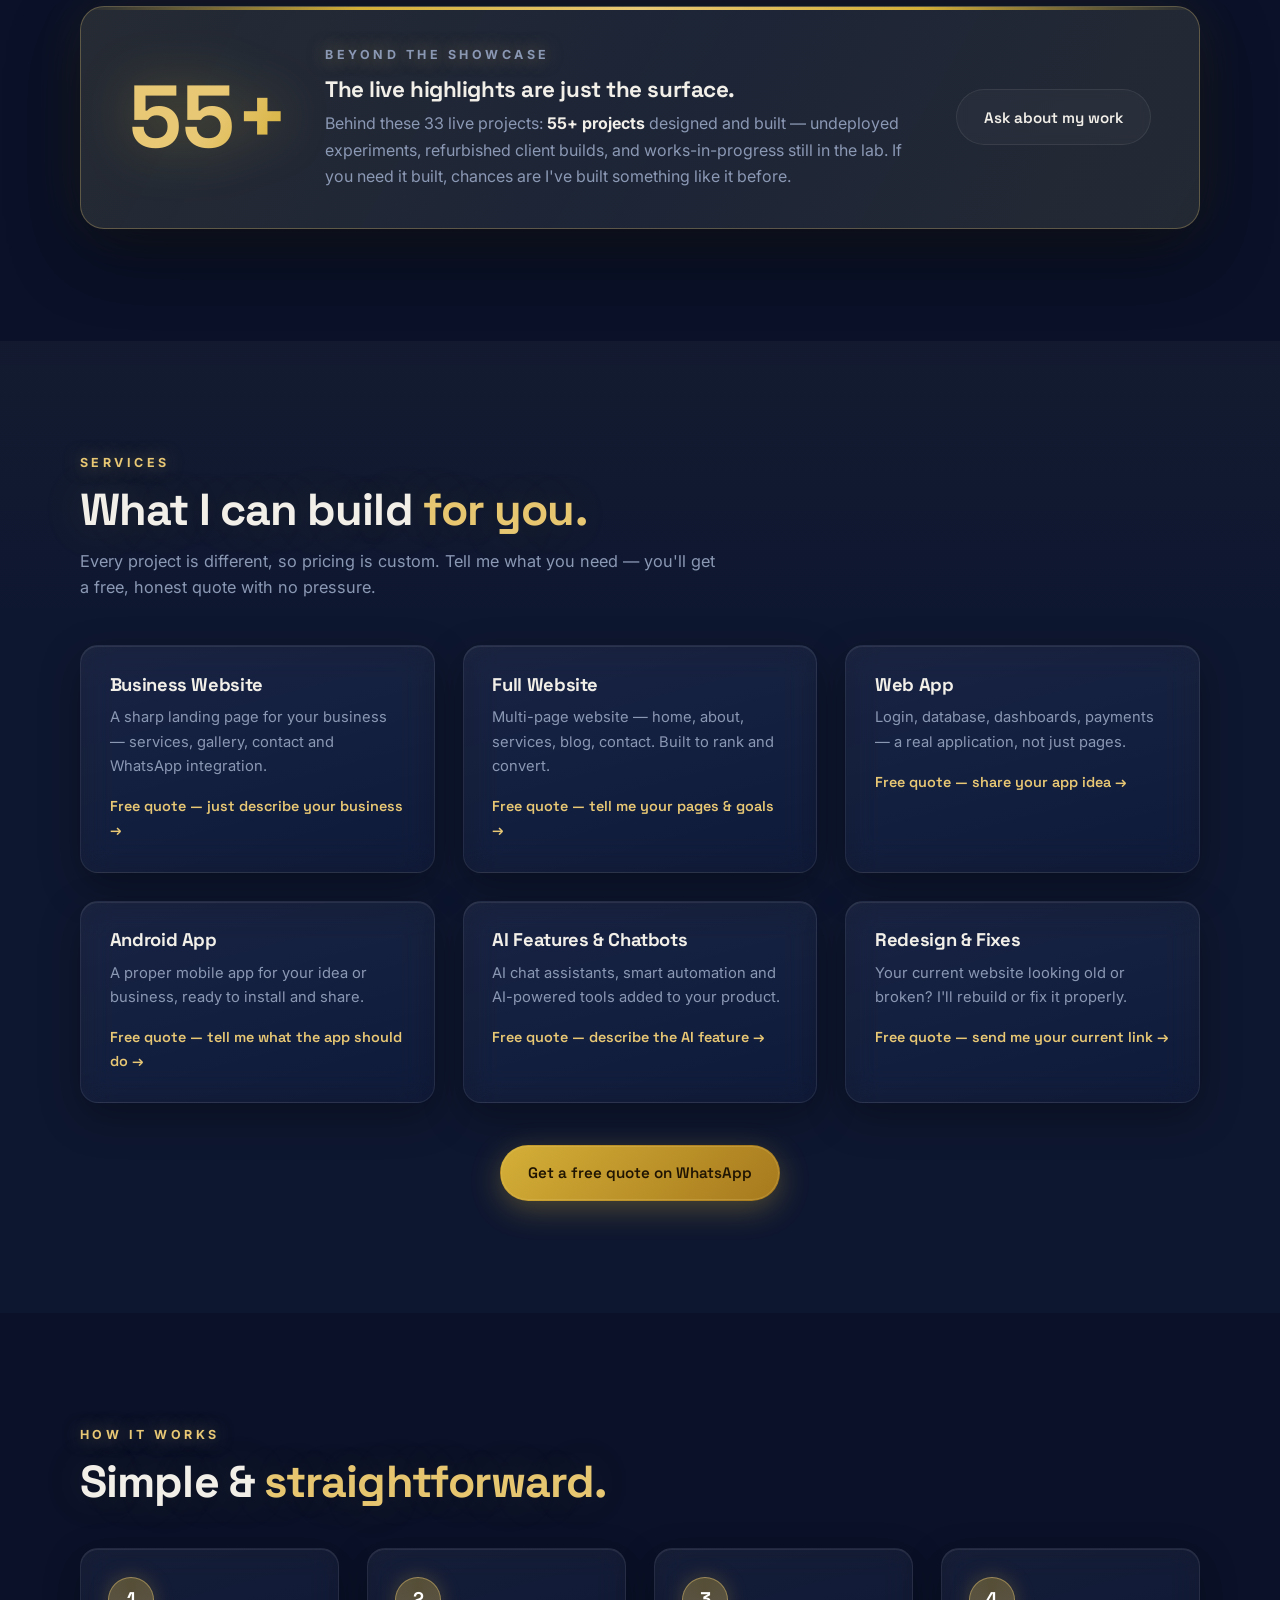
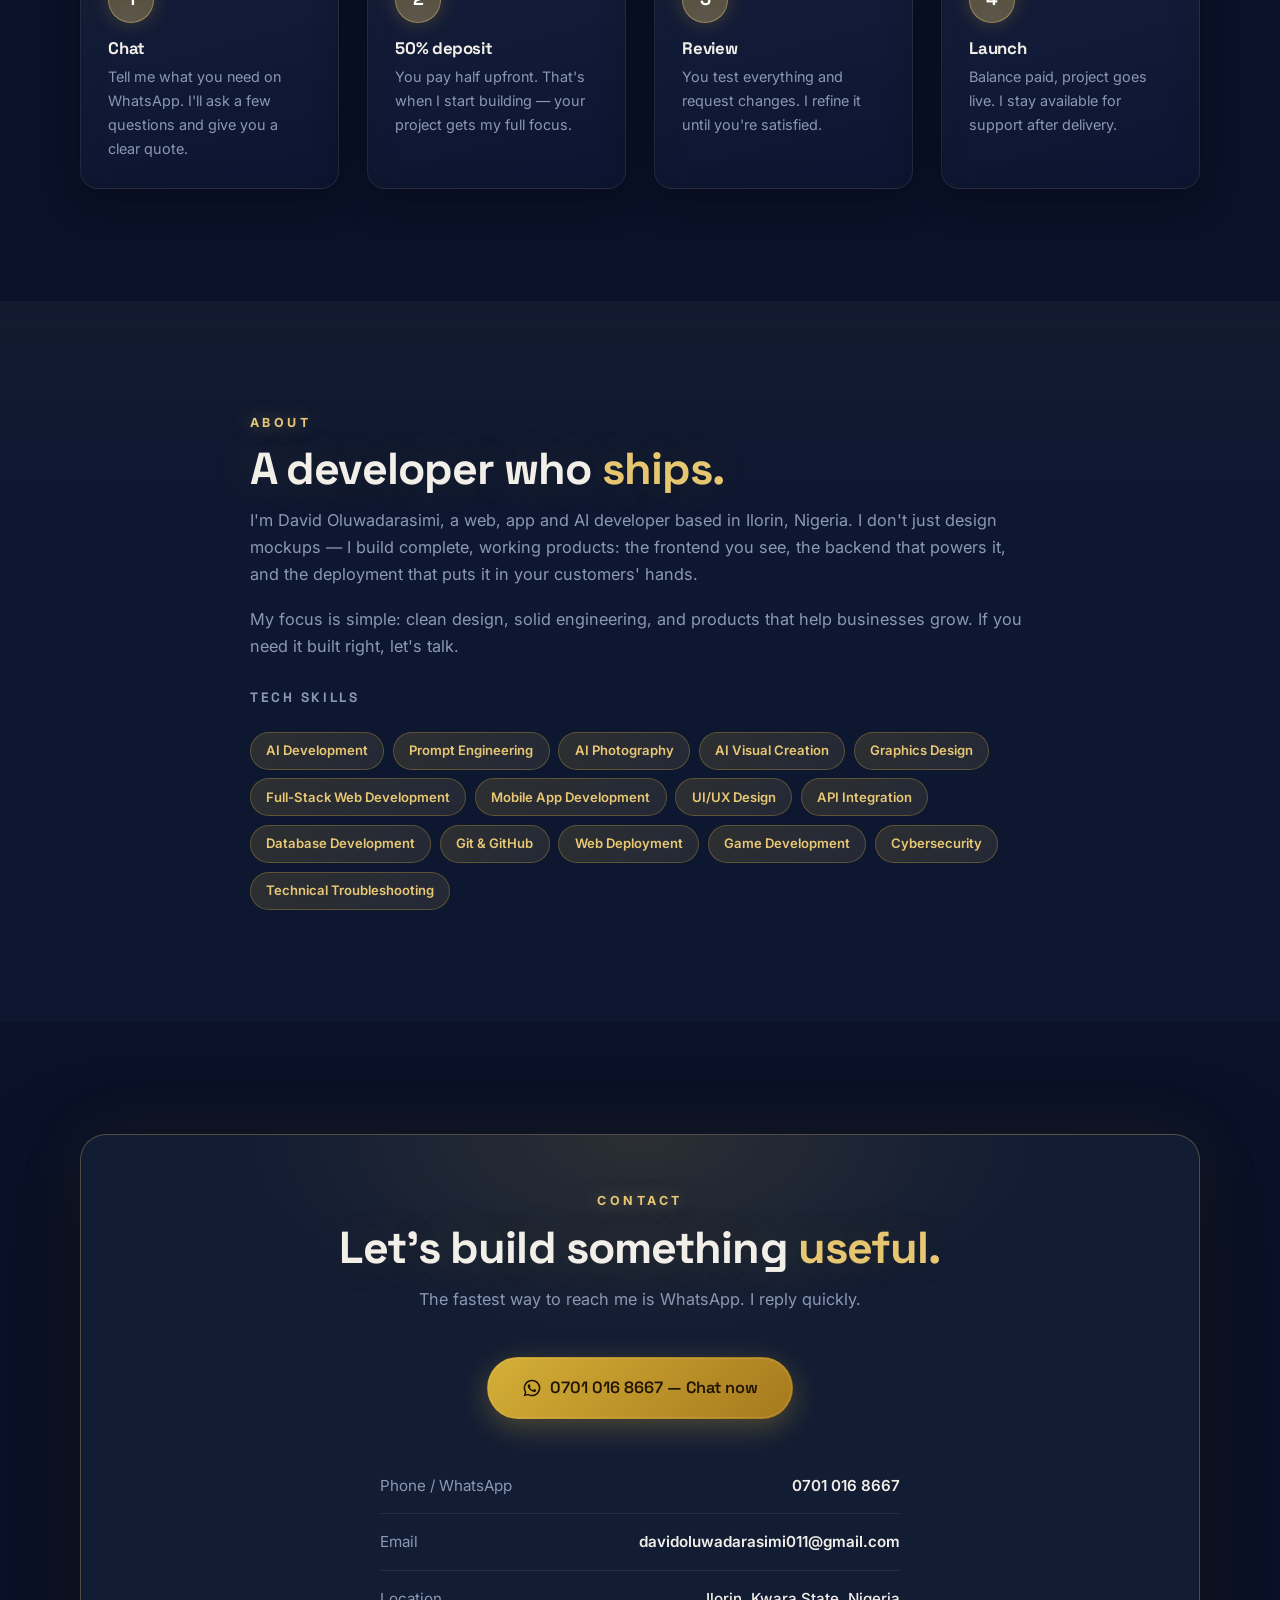
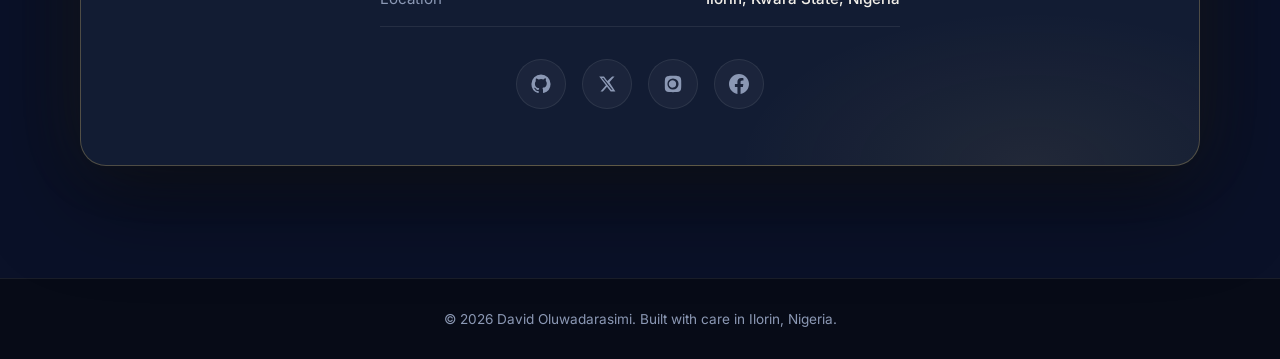
==== commit 20560013: "Add Hustly + Nexora Web Dev Academy to Selected Work; Novigram logo thumbnail; counts 33 live / 55+" ====
--- a/index.html
+++ b/index.html
@@ -150,8 +150,8 @@
         <a class="btn btn-ghost" href="#work">See My Work</a>
       </div>
       <div class="hero-stats reveal">
-        <div class="stat"><strong>53+</strong><span>Projects designed &amp; built</span></div>
-        <div class="stat"><strong>31+</strong><span>Live right now</span></div>
+        <div class="stat"><strong>55+</strong><span>Projects designed &amp; built</span></div>
+        <div class="stat"><strong>33+</strong><span>Live right now</span></div>
         <div class="stat"><strong>Worldwide</strong><span>Remote-friendly delivery</span></div>
       </div>
     </div>
@@ -195,6 +195,16 @@
         </div>
       </article>
 
+      <article class="card reveal">
+        <div class="card-visual card-shot"><img src="assets/projects/hustly.webp" width="800" height="500" loading="lazy" decoding="async" alt="Screenshot of Hustly website"></div>
+        <div class="card-body">
+          <div class="card-tags"><span class="flag new">New</span><span>Marketplace</span><span>Next.js</span><span>Supabase</span></div>
+          <h3>Hustly</h3>
+          <p>A verified campus marketplace — students confirm with their student ID, then offer or find services at their own university, chat in-app and send job requests with scope, price and deadline.</p>
+          <a class="card-link" href="https://hustlyapp.vercel.app" target="_blank" rel="noopener">View live project →</a>
+        </div>
+      </article>
+
       <article class="card featured reveal">
         <div class="card-visual card-shot"><img src="assets/projects/lfcteensconnect.webp" width="800" height="500" loading="lazy" decoding="async" alt="Screenshot of LFC Teens Connect website"></div>
         <div class="card-body">
@@ -206,6 +216,16 @@
       </article>
 
       <article class="card reveal">
+        <div class="card-visual card-shot"><img src="assets/projects/nexdevacad.webp" width="800" height="500" loading="lazy" decoding="async" alt="Screenshot of Nexora Web Dev Academy website"></div>
+        <div class="card-body">
+          <div class="card-tags"><span class="flag new">New</span><span>EdTech</span><span>Next.js</span><span>Certificates</span></div>
+          <h3>Nexora Web Dev Academy</h3>
+          <p>A web development academy I co-run — 73 lessons and 730 quiz questions across three levels, each ending in an exam and a certificate anyone can verify by its ID.</p>
+          <a class="card-link" href="https://nexdevacad.vercel.app" target="_blank" rel="noopener">View live project →</a>
+        </div>
+      </article>
+
+      <article class="card reveal">
         <div class="card-visual card-shot"><img src="assets/projects/nocap.webp" width="800" height="500" loading="lazy" decoding="async" alt="Screenshot of NoCap website"></div>
         <div class="card-body">
           <div class="card-tags"><span class="flag">Hacktober Entry</span><span class="flag new">New</span><span>AI</span><span>Live</span></div>
@@ -415,7 +435,7 @@
       </article>
 
       <article class="card reveal">
-        <div class="card-visual v-pink"><span>Nv</span></div>
+        <div class="card-visual card-shot card-logo"><img src="assets/projects/novigram.webp" width="480" height="400" loading="lazy" decoding="async" alt="Novigram logo"></div>
         <div class="card-body">
           <div class="card-tags"><span class="flag new">New</span><span class="flag">APK only available</span><span>Social</span><span>Android</span><span>AI</span></div>
           <h3>Novigram</h3>
@@ -517,11 +537,11 @@
 <section class="lab-band">
   <div class="container">
     <div class="lab-inner reveal">
-      <div class="lab-num">53+</div>
+      <div class="lab-num">55+</div>
       <div class="lab-copy">
         <p class="eyebrow">Beyond the showcase</p>
         <h3>The live highlights are just the surface.</h3>
-        <p>Behind these 31 live projects: <strong>53+ projects</strong> designed and built — undeployed experiments, refurbished client builds, and works-in-progress still in the lab. If you need it built, chances are I've built something like it before.</p>
+        <p>Behind these 33 live projects: <strong>55+ projects</strong> designed and built — undeployed experiments, refurbished client builds, and works-in-progress still in the lab. If you need it built, chances are I've built something like it before.</p>
       </div>
       <a class="btn btn-ghost" href="https://wa.me/2347010168667?text=Hello%20David%2C%20I%20saw%20your%20portfolio%20and%20I%20need%20a%20website%2Fapp." target="_blank" rel="noopener">Ask about my work</a>
     </div>
--- a/styles.css
+++ b/styles.css
@@ -247,6 +247,9 @@
 .card-visual.card-shot{background:#0d0f14;padding:0}
 .card-visual.card-shot::after{display:none}
 .card-shot img{display:block;width:100%;height:100%;object-fit:cover;object-position:top center;border-bottom:1px solid var(--border)}
+/* logo thumbnails (no website): show the whole logo, centred on black */
+.card-visual.card-logo{background:#000}
+.card-logo img{object-fit:contain;object-position:center;padding:10px;box-sizing:border-box}
 .v-emerald{background:linear-gradient(135deg,#065f46,#10b981,#34d399)}
 .v-teal{background:linear-gradient(135deg,#0f766e,#2dd4bf,#5eead4)}
 .v-cyan{background:linear-gradient(135deg,#0e7490,#22d3ee,#67e8f9)}
